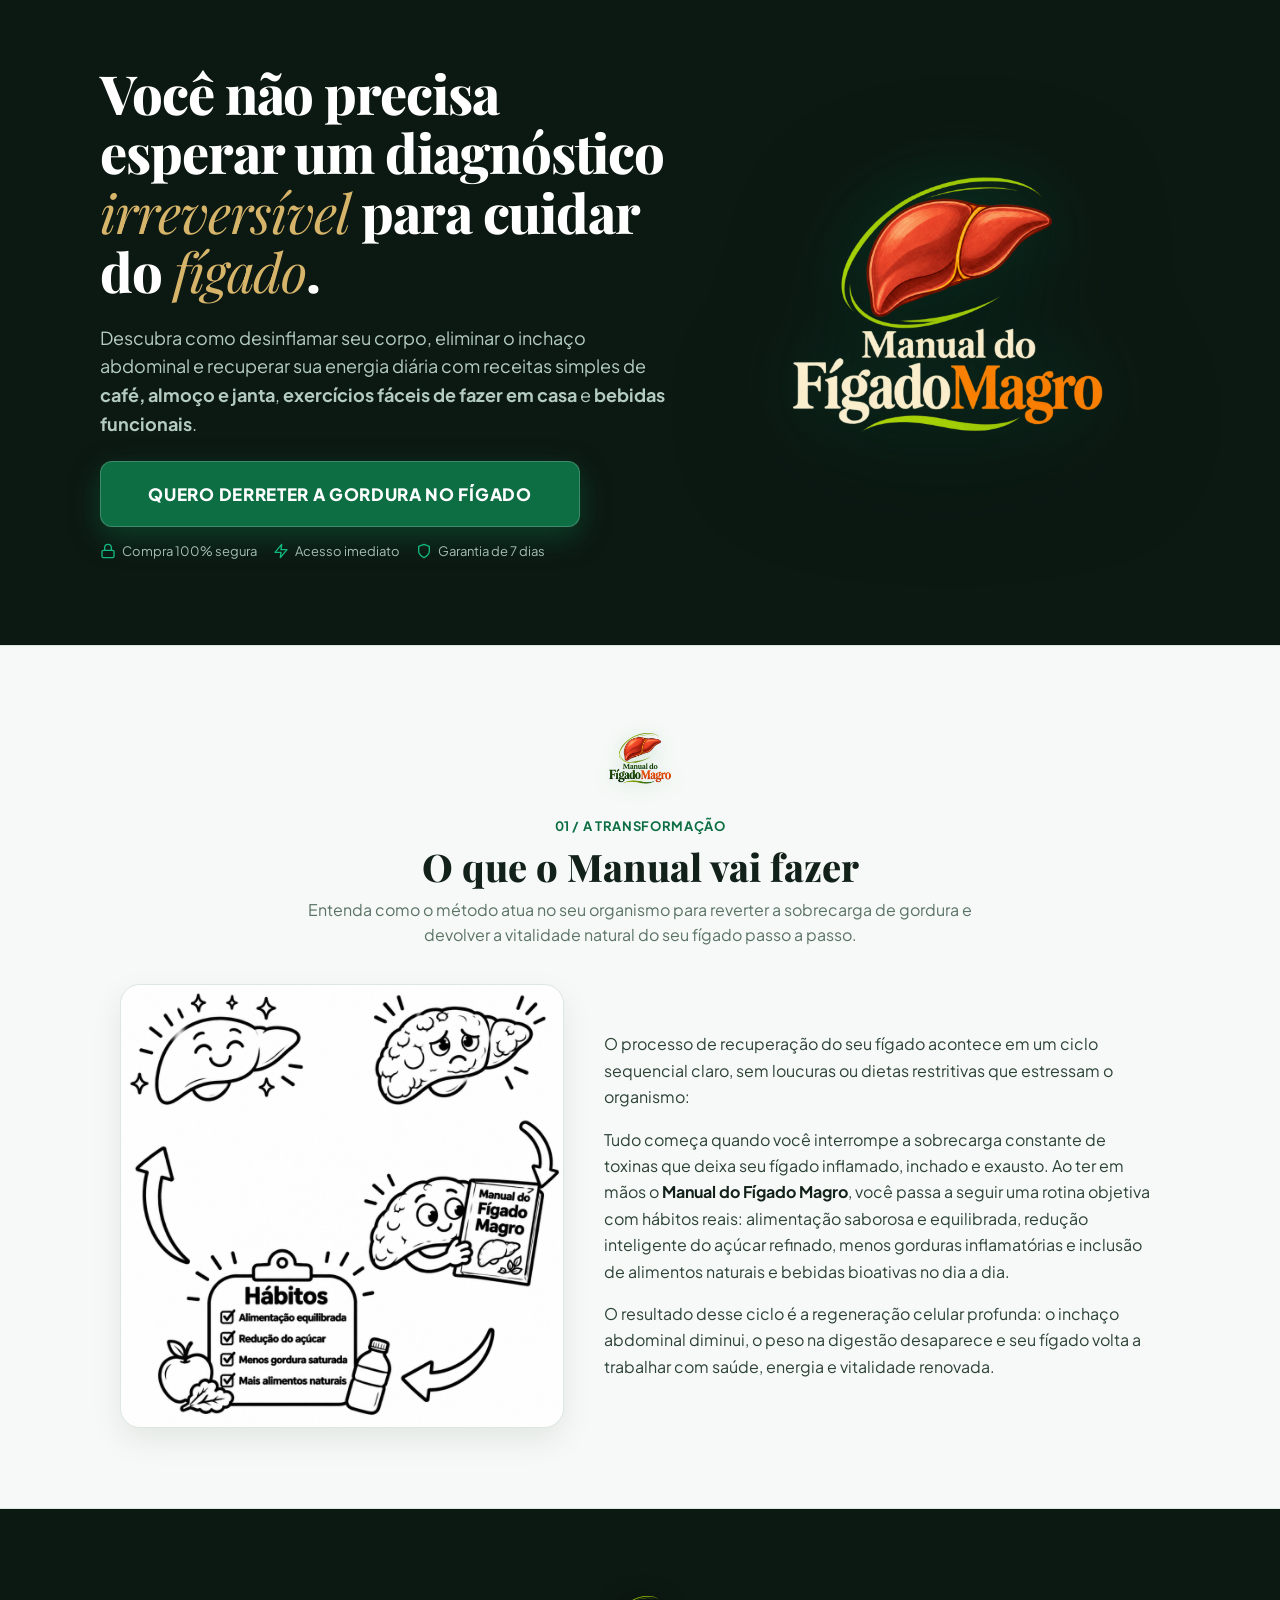
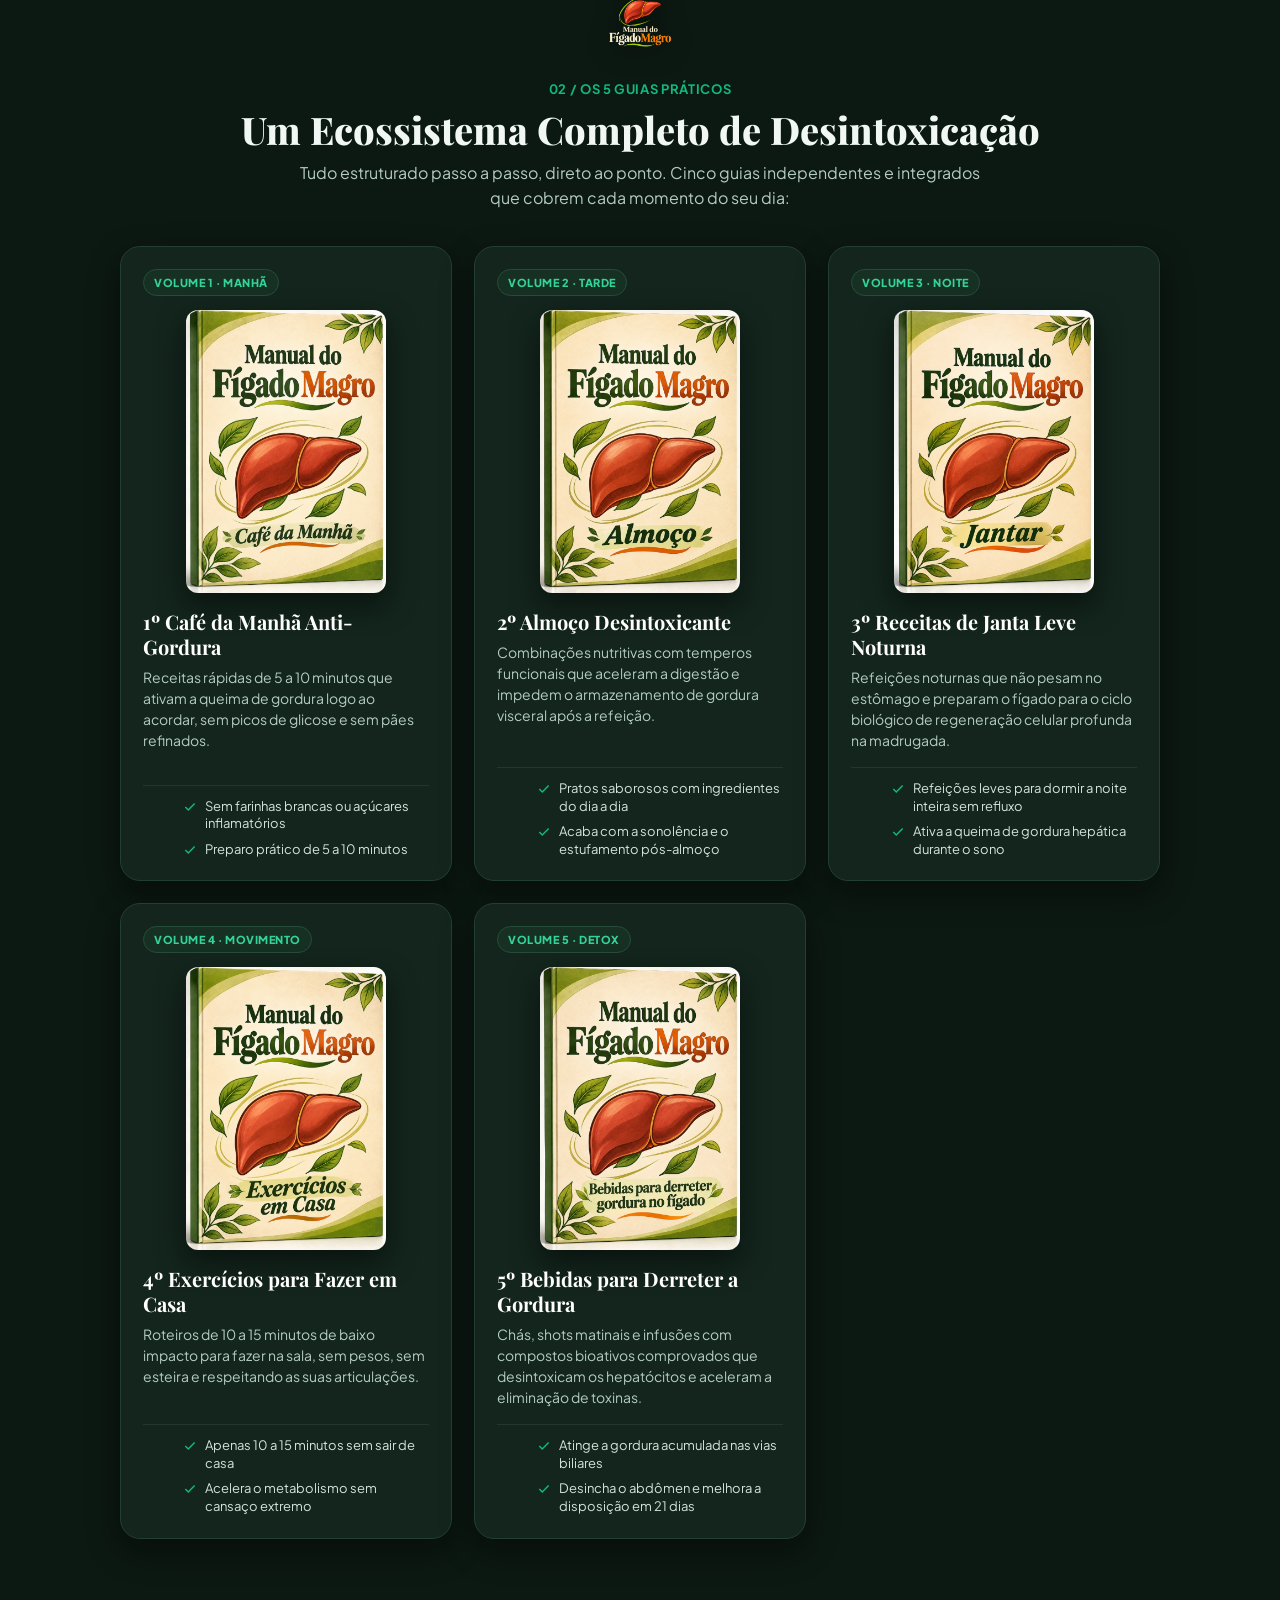
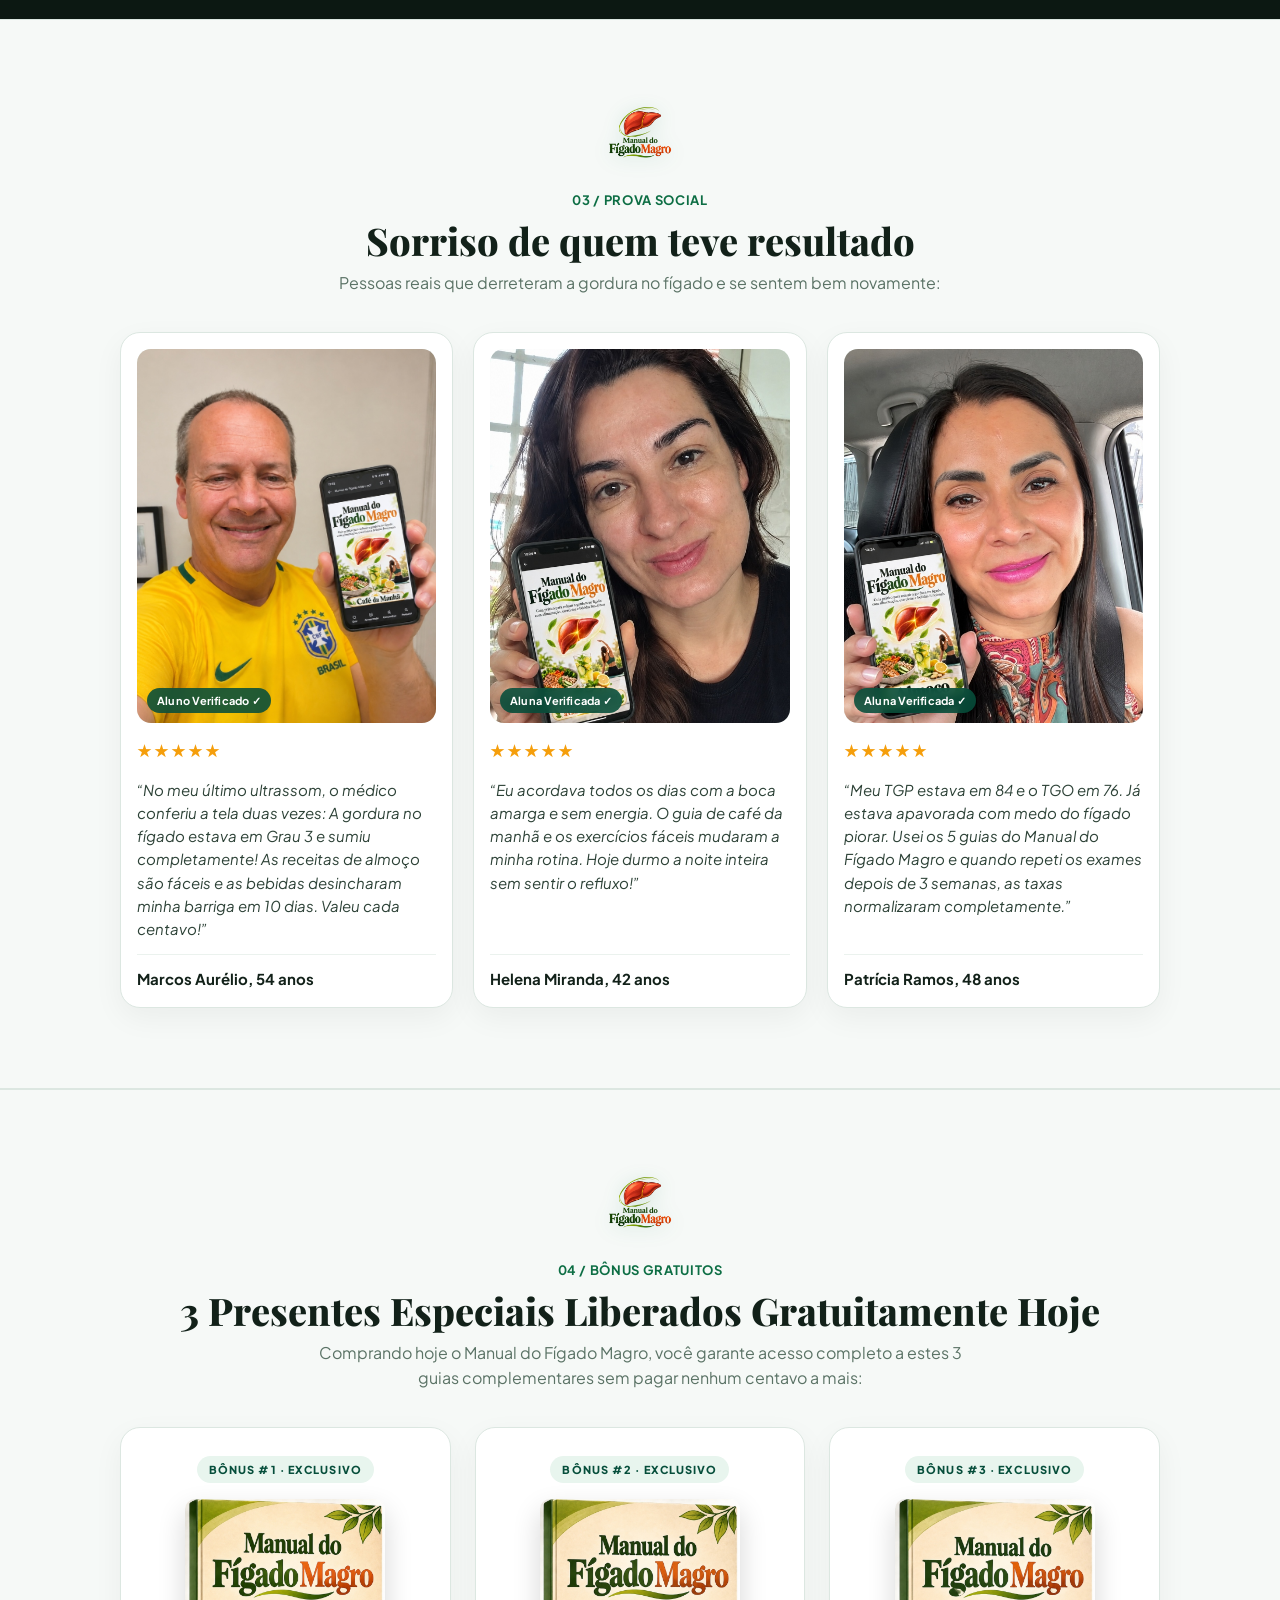
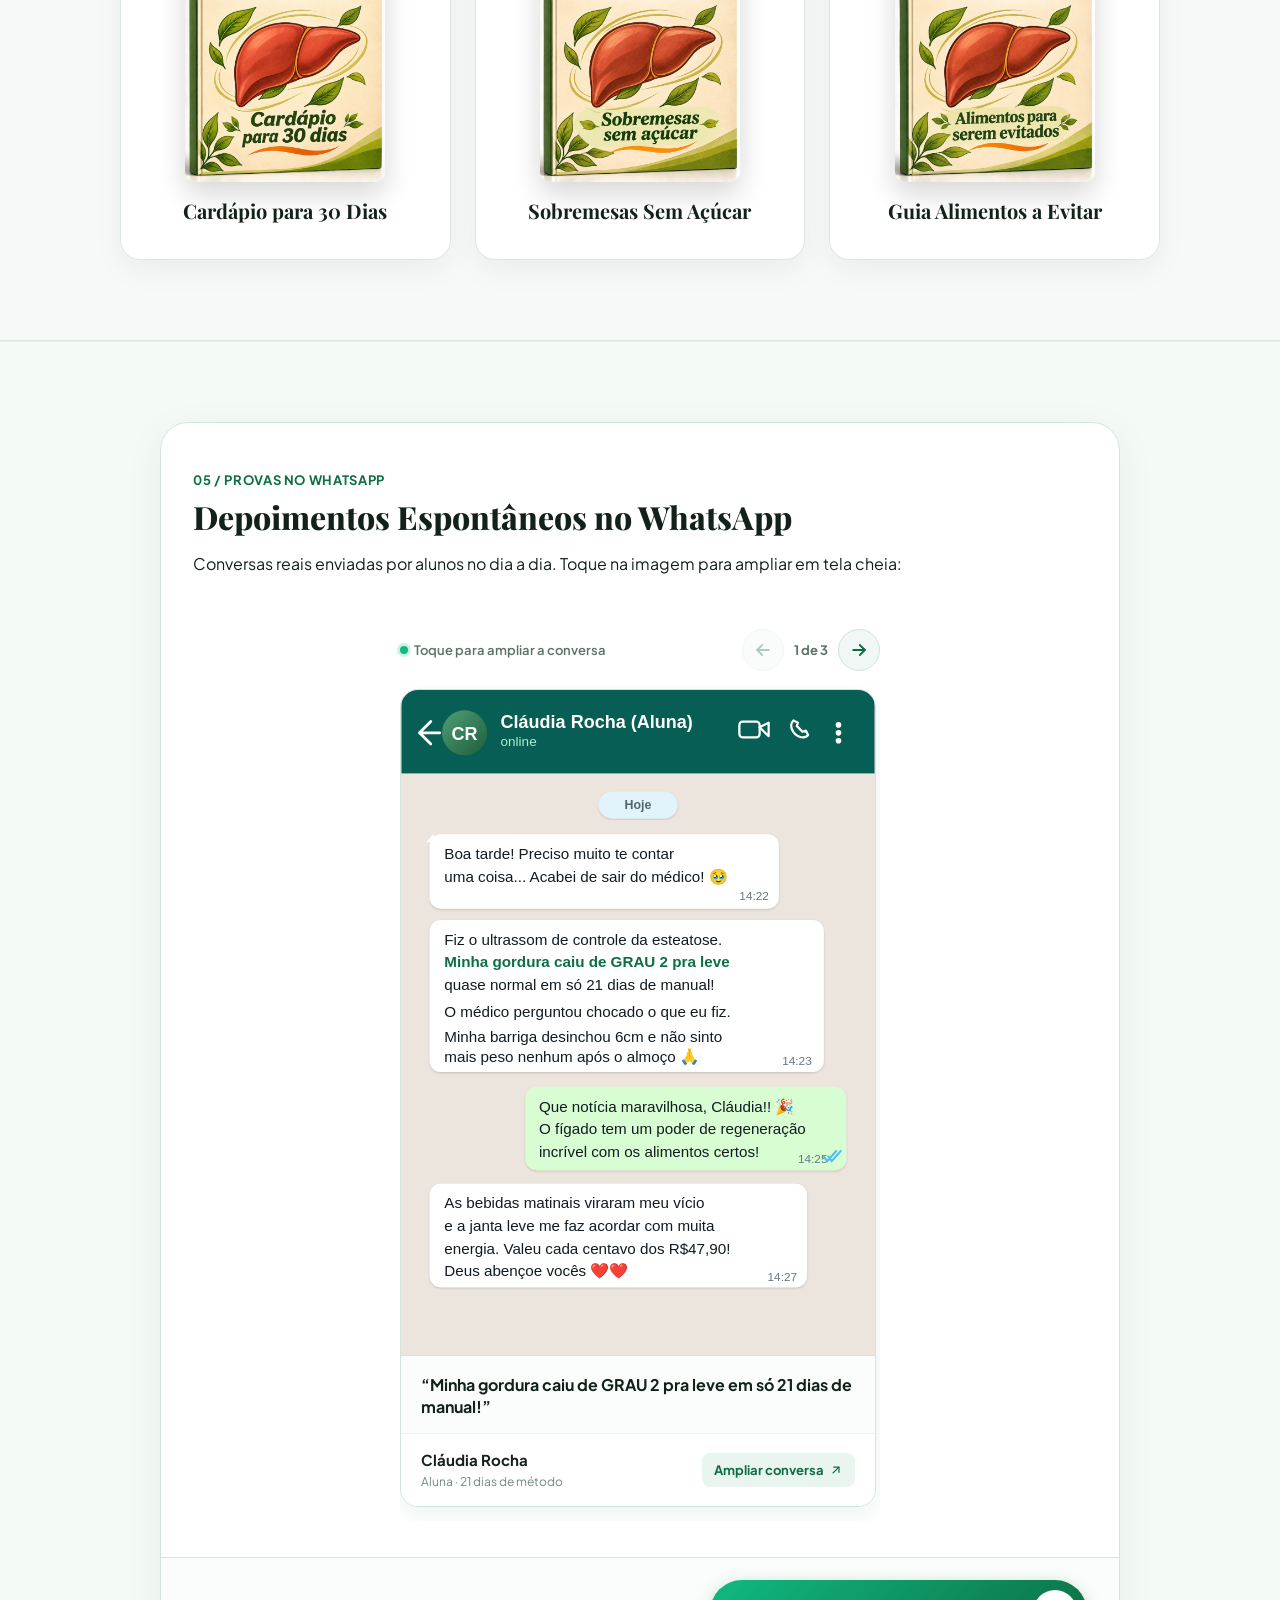
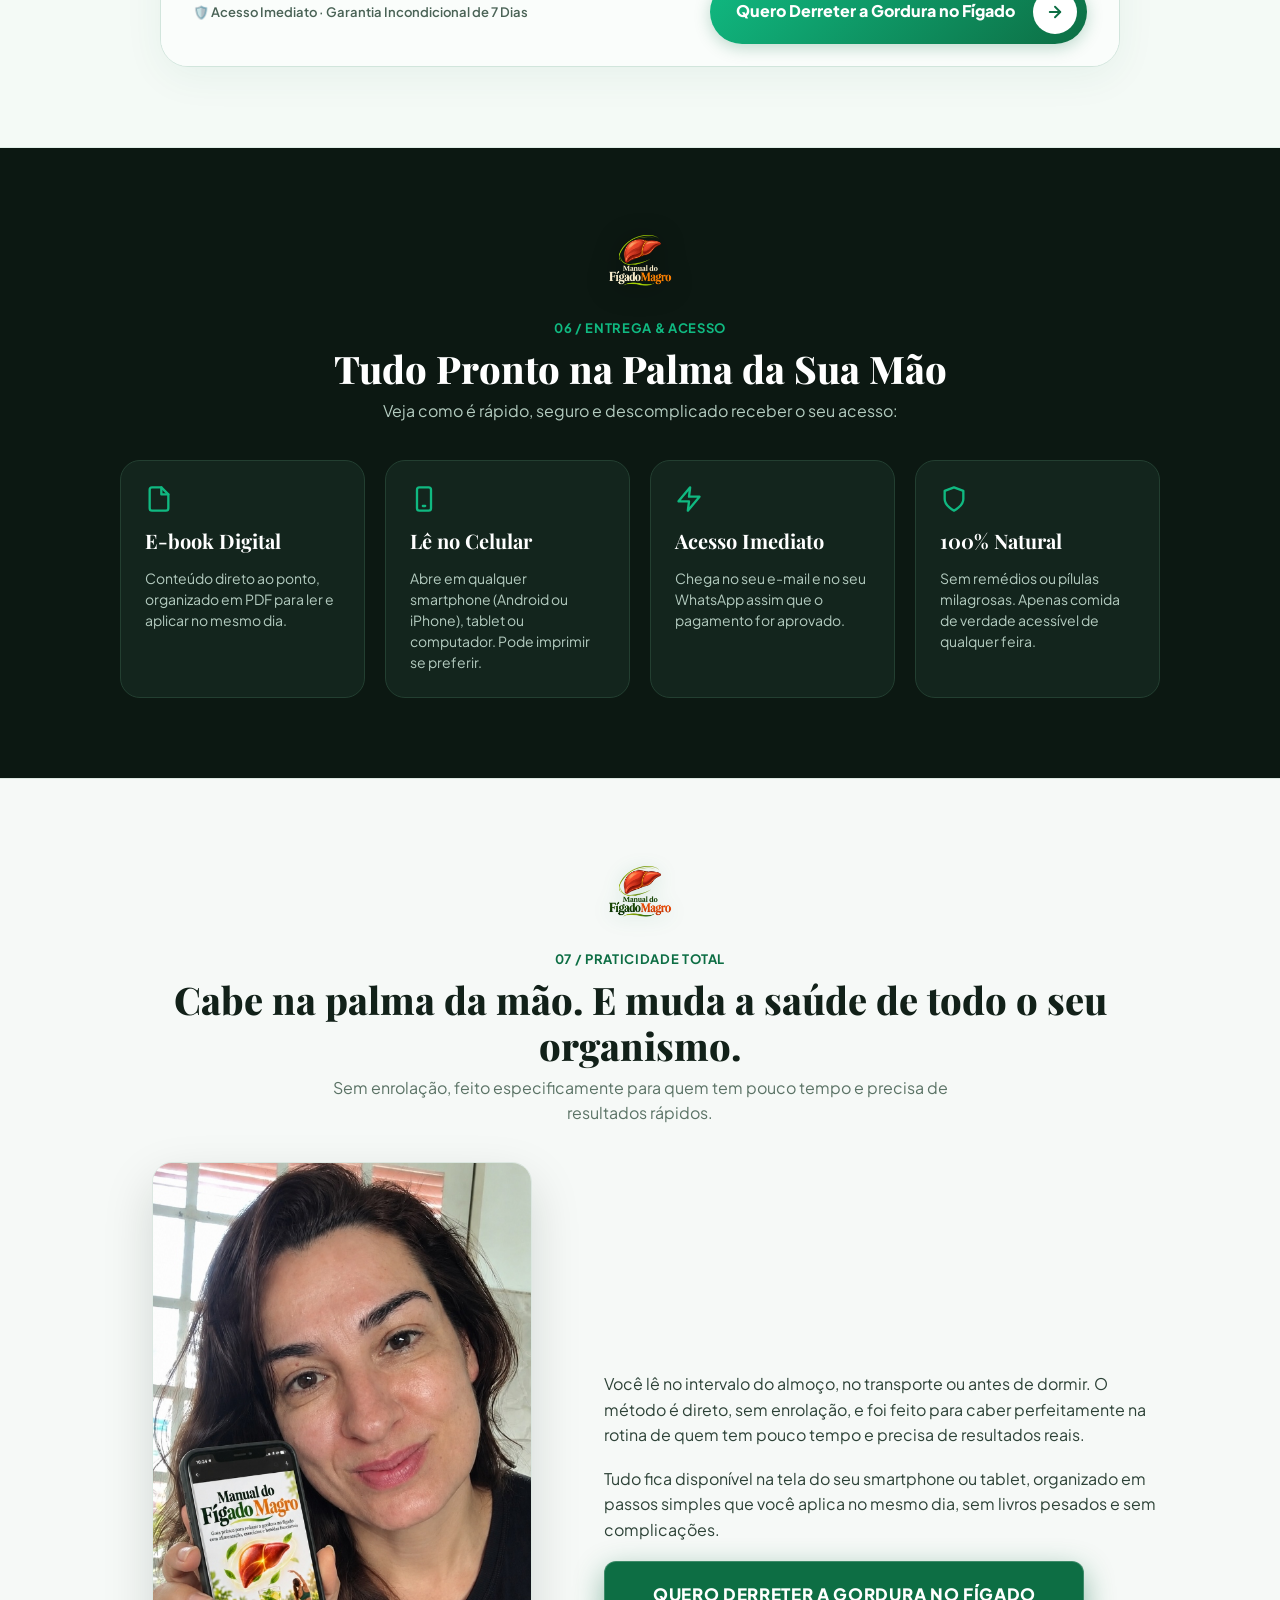
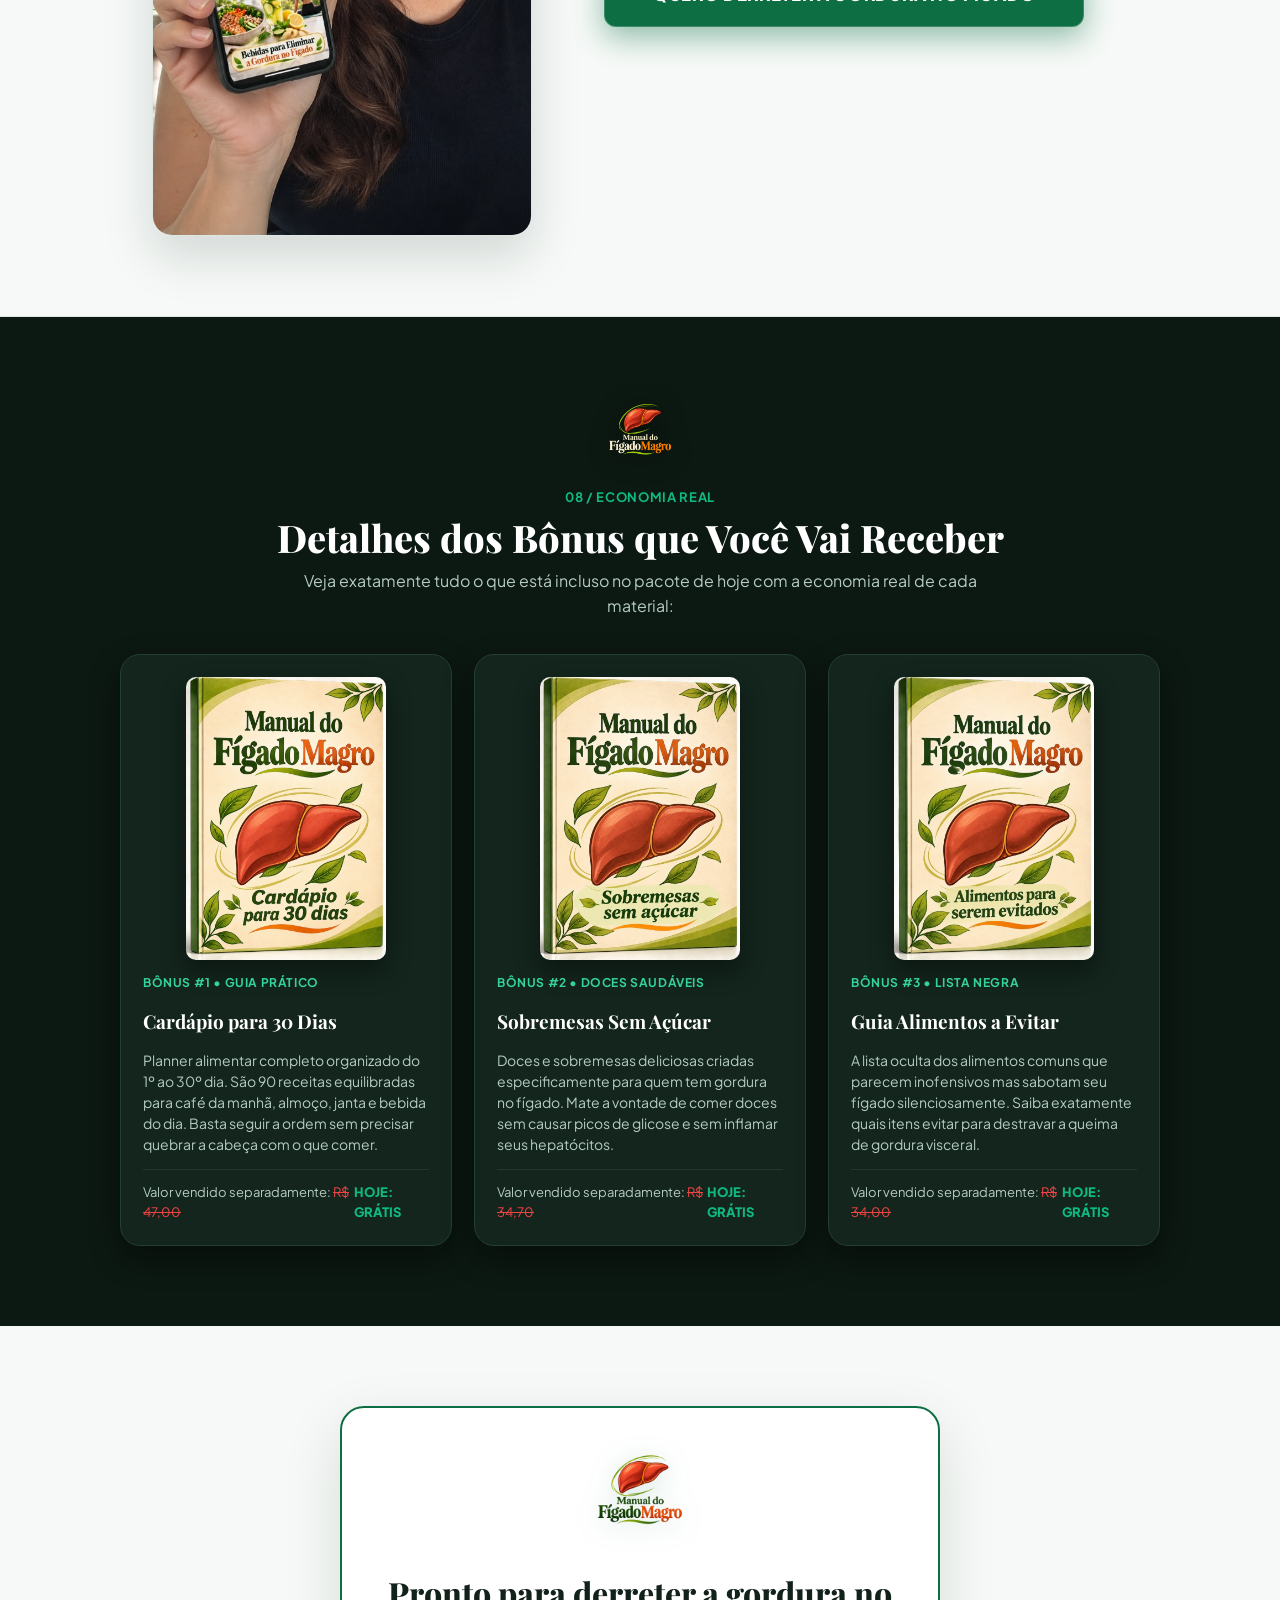
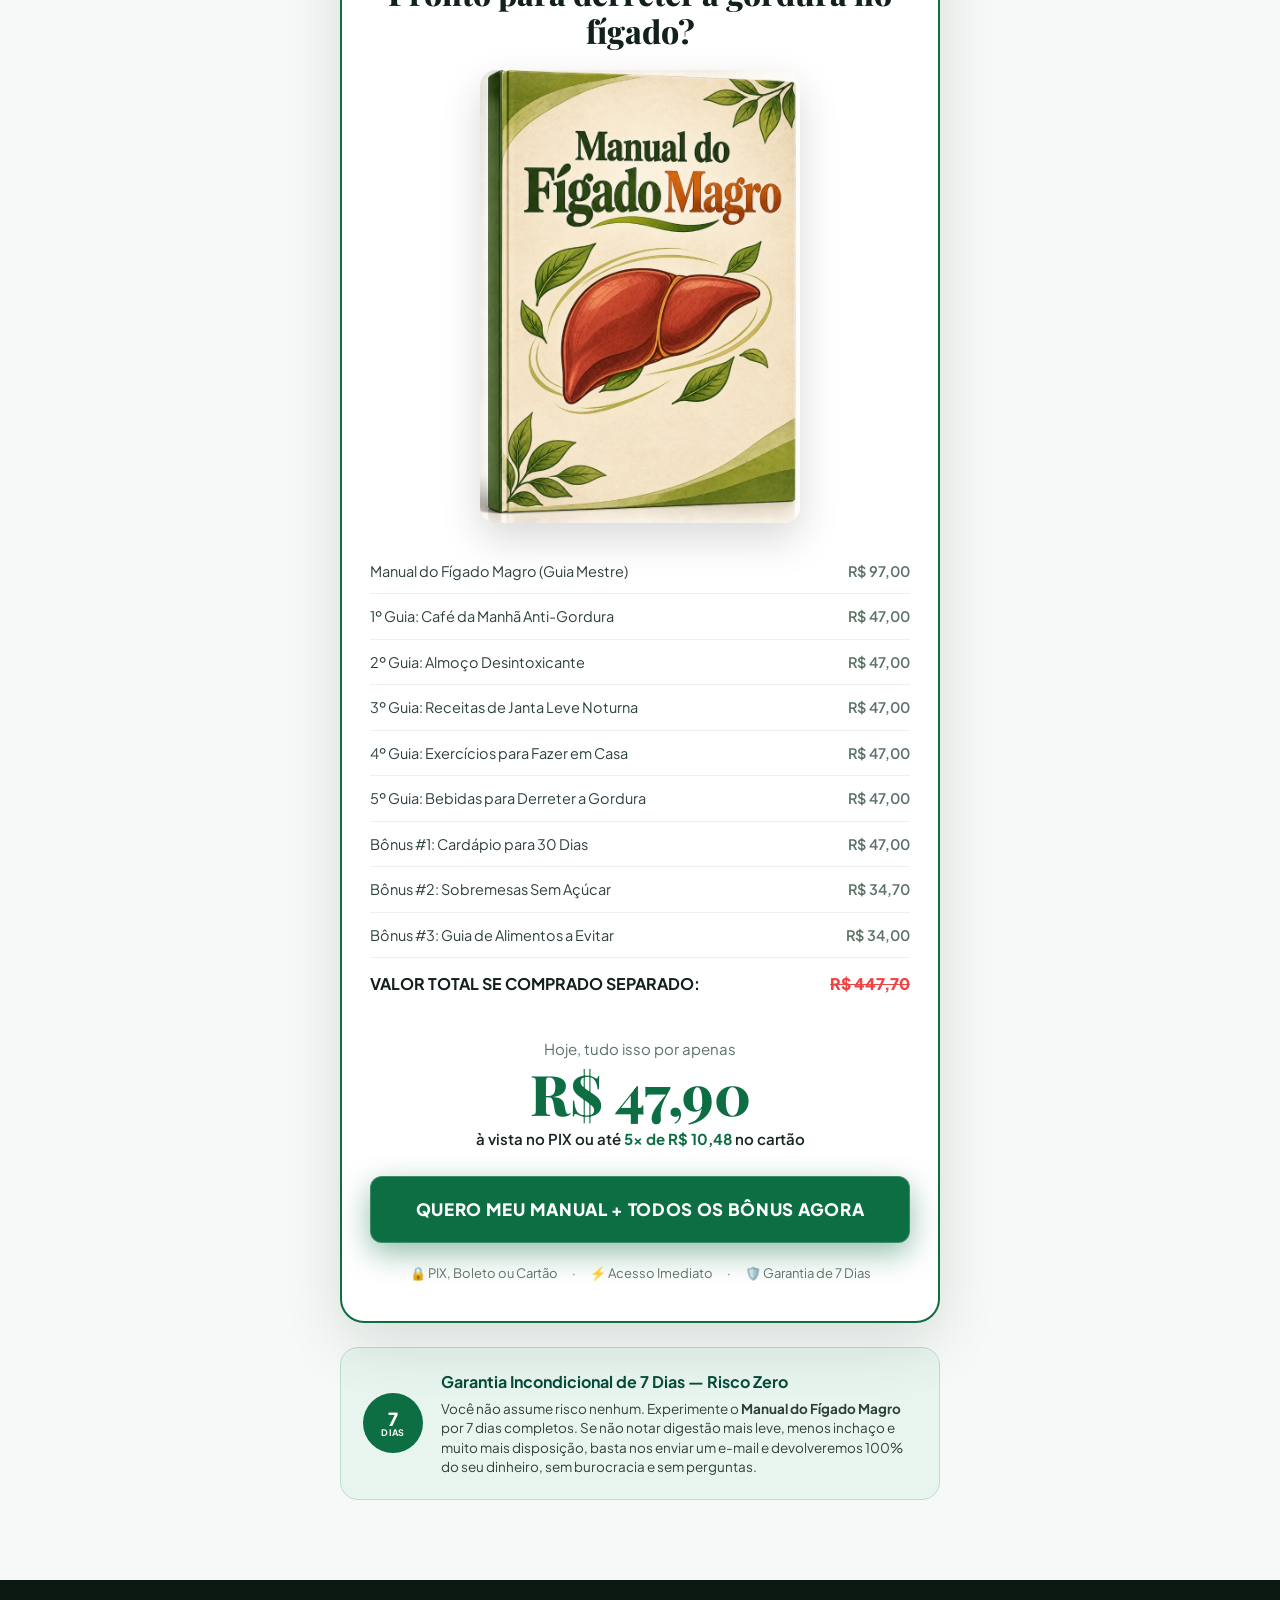
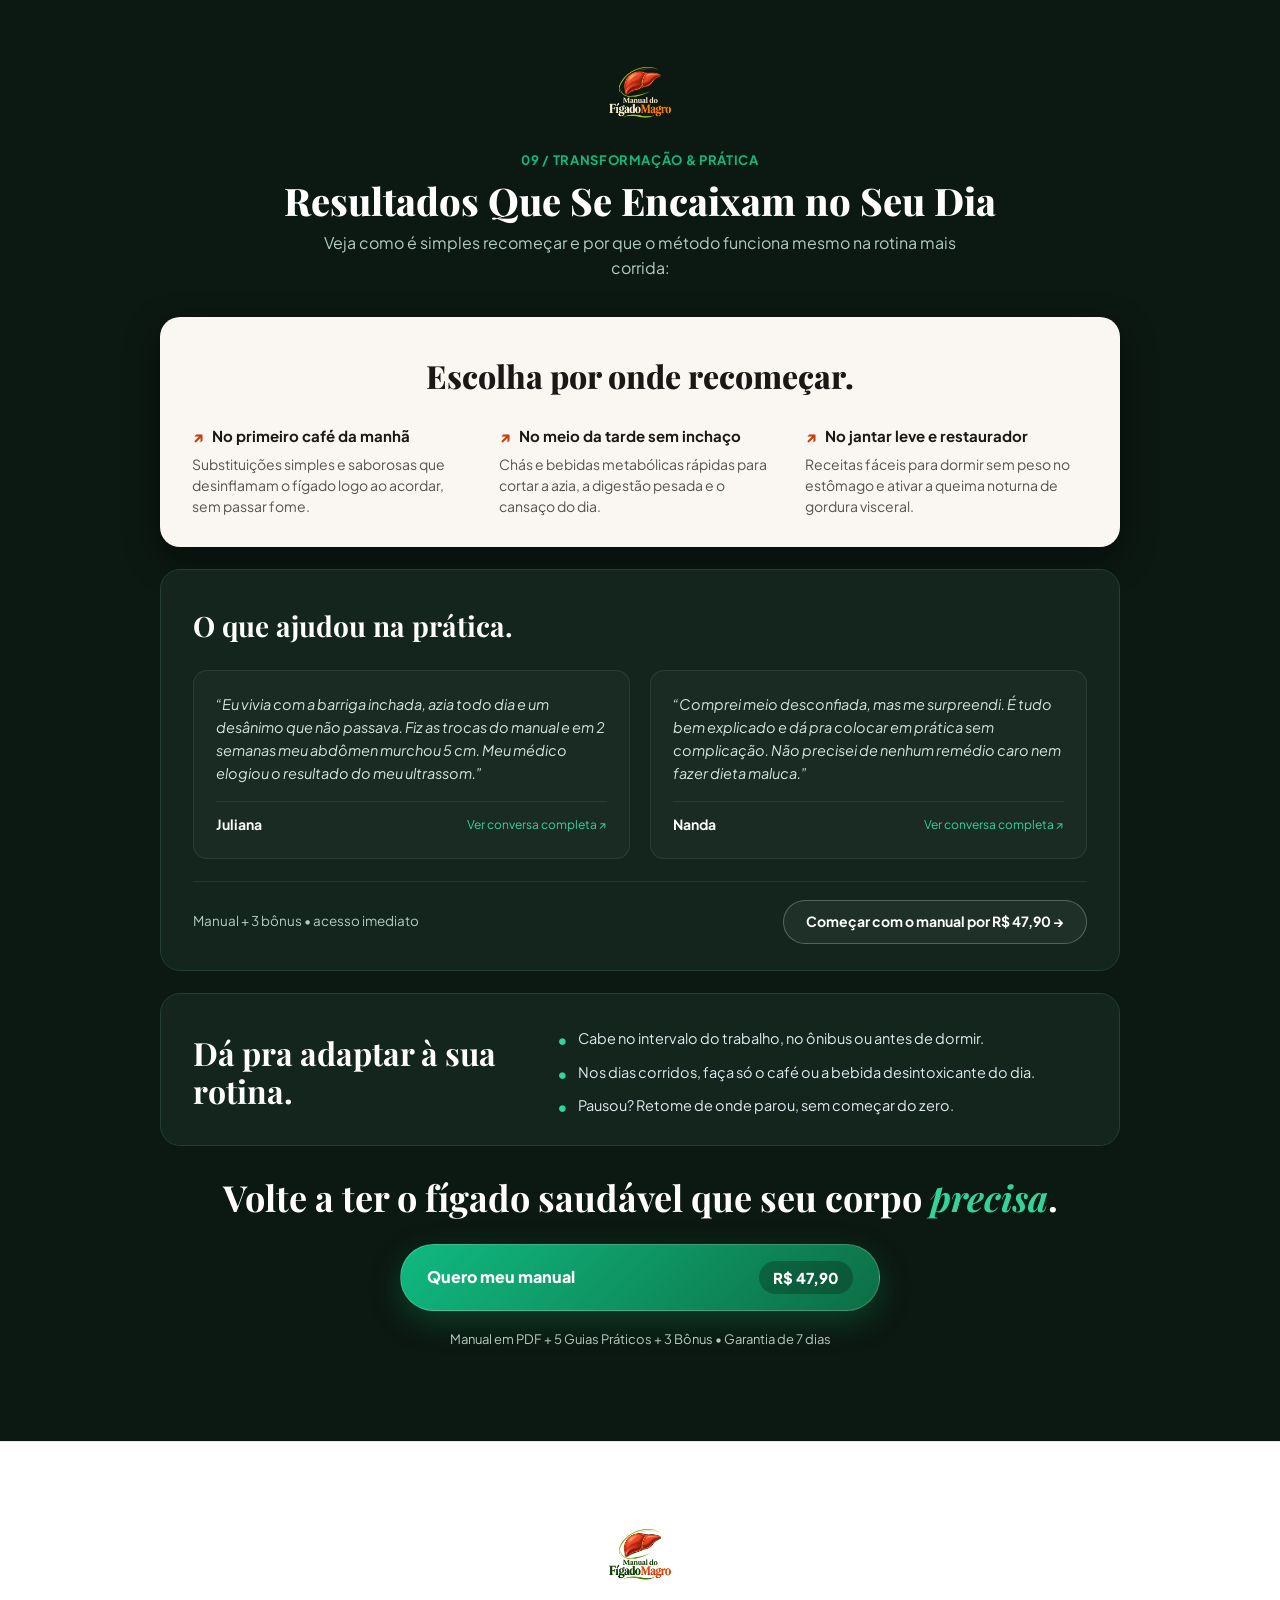
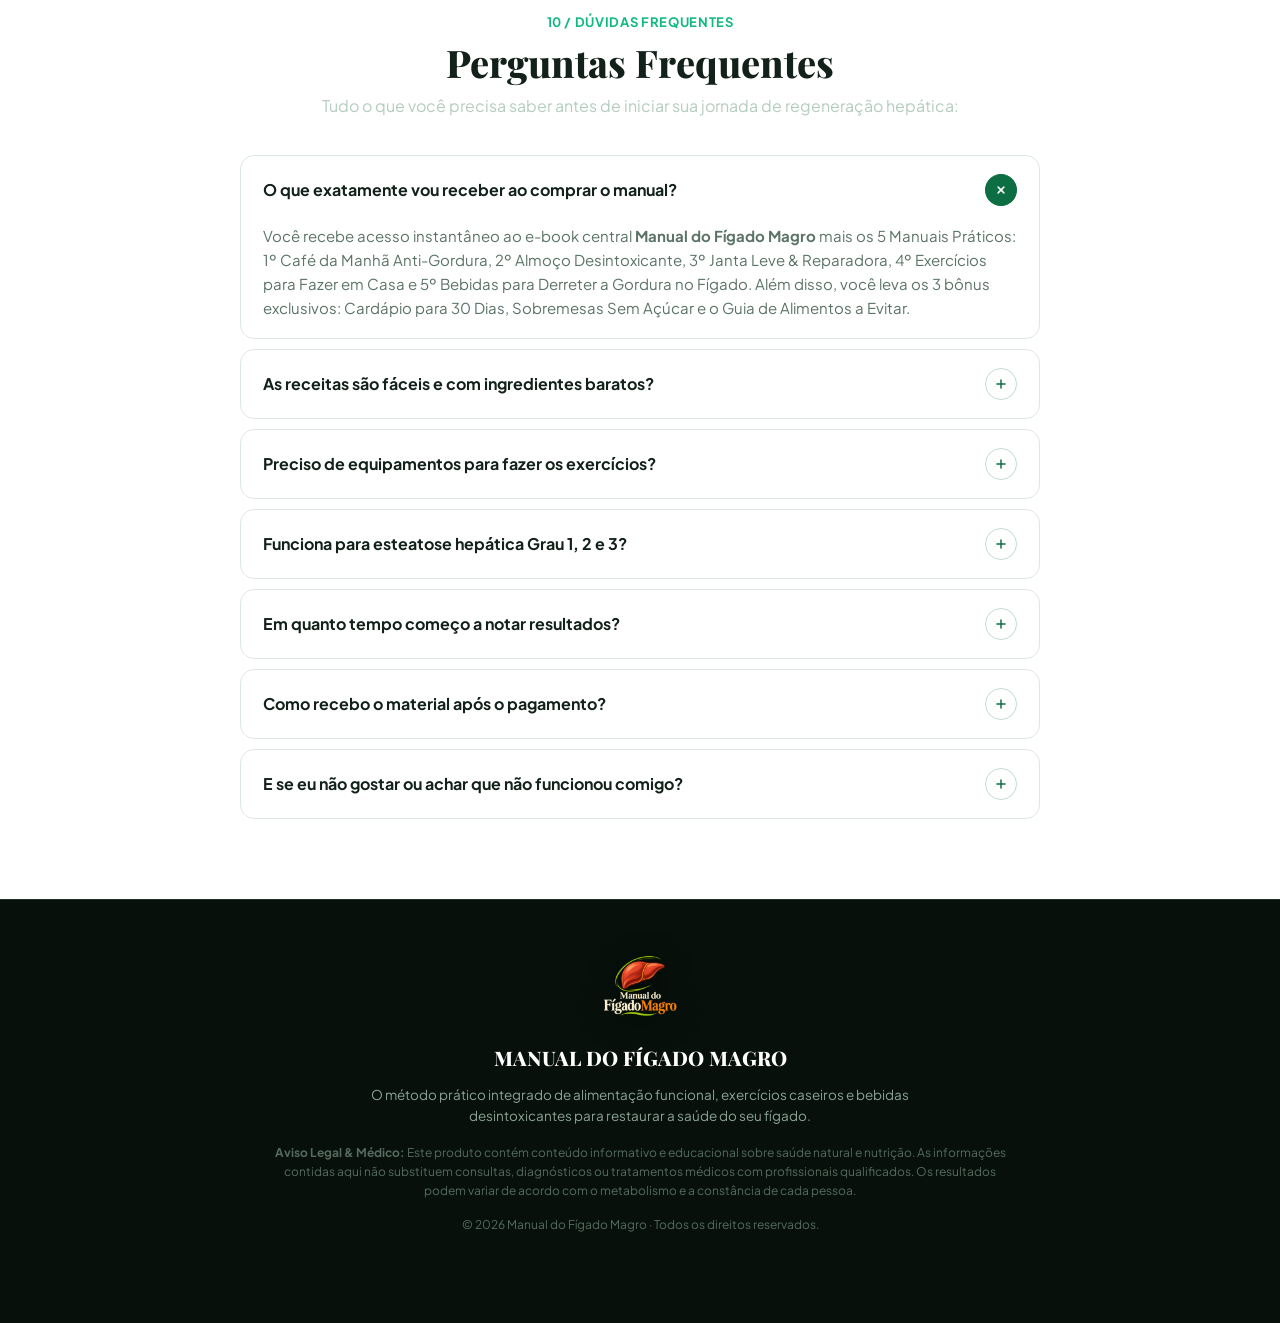
==== index.html @ 261cdf50 "Add files via upload" ====
<!DOCTYPE html>
<html lang="pt-BR">

<head>
  <meta charset="UTF-8">
  <meta name="viewport" content="width=device-width, initial-scale=1.0, maximum-scale=5.0, viewport-fit=cover">
  <meta name="theme-color" content="#0C1812">
  <meta name="apple-mobile-web-app-capable" content="yes">
  <meta name="apple-mobile-web-app-status-bar-style" content="black-translucent">
  <meta name="description"
    content="Manual do Fígado Magro: O guia prático para reduzir a gordura no fígado com alimentação saudável (café da manhã, almoço, janta), exercícios fáceis para fazer em casa e bebidas funcionais.">
  <title>Manual do Fígado Magro — O Guia Oficial para Reduzir a Gordura no Fígado</title>

  <!-- Google Fonts: Playfair Display (Títulos Suaves & Elegantes) + Plus Jakarta Sans & Nunito (Textos Arredondados & Suaves) -->
  <link rel="preconnect" href="https://fonts.googleapis.com">
  <link rel="preconnect" href="https://fonts.gstatic.com" crossorigin>
  <link
    href="https://fonts.googleapis.com/css2?family=Playfair+Display:ital,wght@0,500;0,600;0,700;0,800;1,500;1,600;1,700&family=Plus+Jakarta+Sans:ital,wght@0,400;0,500;0,600;0,700;0,800;1,400;1,600&family=Nunito:ital,wght@0,400;0,600;0,700;1,400&display=swap"
    rel="stylesheet">

  <link rel="stylesheet" href="style.css">
</head>

<body>

  <!-- ==========================================================================
       MÓDULO 1: HERO SECTION (DARK FOREST)
       ========================================================================== -->
  <header class="hero-section" id="inicio">
    <div class="hero-grid">
      <div class="hero-content">
        <h1 class="hero-title">
          Você não precisa esperar um diagnóstico <em>irreversível</em> para cuidar do <em>fígado</em>.
        </h1>

        <p class="hero-sub">
          Descubra como desinflamar seu corpo, eliminar o inchaço abdominal e recuperar sua energia diária com receitas
          simples de <strong>café, almoço e janta</strong>, <strong>exercícios fáceis de fazer em casa</strong> e
          <strong>bebidas funcionais</strong>.
        </p>

        <div class="hero-actions">
          <a href="#oferta" class="btn-cta">Quero derreter a gordura no fígado</a>
          <div class="hero-security">
            <span class="hero-sec-item">
              <svg width="16" height="16" viewBox="0 0 24 24" fill="none" stroke="#10B981" stroke-width="2"
                stroke-linecap="round" stroke-linejoin="round" aria-hidden="true">
                <rect x="3" y="11" width="18" height="11" rx="2" ry="2"></rect>
                <path d="M7 11V7a5 5 0 0 1 10 0v4"></path>
              </svg>
              Compra 100% segura
            </span>
            <span class="hero-sec-item">
              <svg width="16" height="16" viewBox="0 0 24 24" fill="none" stroke="#10B981" stroke-width="2"
                stroke-linecap="round" stroke-linejoin="round" aria-hidden="true">
                <path d="M13 2 3 14h9l-1 8 10-12h-9l1-8z"></path>
              </svg>
              Acesso imediato
            </span>
            <span class="hero-sec-item">
              <svg width="16" height="16" viewBox="0 0 24 24" fill="none" stroke="#10B981" stroke-width="2"
                stroke-linecap="round" stroke-linejoin="round" aria-hidden="true">
                <path d="M12 22s8-4 8-10V5l-8-3-8 3v7c0 6 8 10 8 10z"></path>
              </svg>
              Garantia de 7 dias
            </span>
          </div>
        </div>
      </div>

      <div class="hero-mockup-wrap">
        <img src="images/hero-topo.png" alt="Manual do Fígado Magro - Guia Completo" class="hero-mockup" fetchpriority="high">
      </div>
    </div>
  </header>

  <main>
    <!-- ========================================================================
         MÓDULO 2: O QUE O MANUAL VAI FAZER (LIGHT CREAM)
         ======================================================================== -->
    <section class="sec-light" id="protocolo" aria-labelledby="h-protocolo">
      <div class="container">
        <div class="sec-head">
          <img src="images/mockup-verde-escuro.png" alt="Selo Oficial Manual do Fígado Magro" class="sec-brand-seal" loading="lazy">
          <span class="eyebrow">01 / A Transformação</span>
          <h2 class="sec-title" id="h-protocolo">O que o Manual vai fazer</h2>
          <p class="sec-sub">Entenda como o método atua no seu organismo para reverter a sobrecarga de gordura e devolver a vitalidade natural do seu fígado passo a passo.</p>
        </div>

        <div class="protocol-grid">
          <div class="protocol-img-card">
            <img src="images/ciclo-transformacao.jpg" alt="Ciclo de transformação: do fígado inflamado à restauração completa com o Manual" class="protocol-img" loading="lazy">
          </div>

          <div class="protocol-body">
            <p>
              O processo de recuperação do seu fígado acontece em um ciclo sequencial claro, sem loucuras ou dietas restritivas que estressam o organismo:
            </p>
            <p>
              Tudo começa quando você interrompe a sobrecarga constante de toxinas que deixa seu fígado inflamado, inchado e exausto. Ao ter em mãos o <strong>Manual do Fígado Magro</strong>, você passa a seguir uma rotina objetiva com hábitos reais: alimentação saborosa e equilibrada, redução inteligente do açúcar refinado, menos gorduras inflamatórias e inclusão de alimentos naturais e bebidas bioativas no dia a dia.
            </p>
            <p>
              O resultado desse ciclo é a regeneração celular profunda: o inchaço abdominal diminui, o peso na digestão desaparece e seu fígado volta a trabalhar com saúde, energia e vitalidade renovada.
            </p>
          </div>
        </div>
      </div>
    </section>

    <!-- ========================================================================
         MÓDULO 3: OS 5 GUIAS PRÁTICOS (DARK FOREST)
         ======================================================================== -->
    <section class="sec-dark" id="volumes" aria-labelledby="h-volumes">
      <div class="container">
        <div class="sec-head">
          <img src="images/mockup-letras-claras.png" alt="Manual do Fígado Magro" class="sec-brand-seal" loading="lazy">
          <span class="eyebrow">02 / Os 5 Guias Práticos</span>
          <h2 class="sec-title" id="h-volumes">Um Ecossistema Completo de Desintoxicação</h2>
          <p class="sec-sub">Tudo estruturado passo a passo, direto ao ponto. Cinco guias independentes e integrados que cobrem cada momento do seu dia:</p>
        </div>

        <div class="guides-grid">
          <!-- 1: Café da Manhã -->
          <div class="guide-card">
            <span class="guide-badge">Volume 1 · Manhã</span>
            <div class="guide-img-wrap">
              <img src="images/cafe-da-manha.jpg" alt="1º Café da Manhã" class="guide-cover" loading="lazy">
            </div>
            <h3 class="guide-card-title">1º Café da Manhã Anti-Gordura</h3>
            <p class="guide-card-desc">Receitas rápidas de 5 a 10 minutos que ativam a queima de gordura logo ao acordar, sem picos de glicose e sem pães refinados.</p>
            <ul class="guide-highlights">
              <li>
                <svg width="14" height="14" viewBox="0 0 24 24" fill="none" stroke="currentColor" stroke-width="2.5" aria-hidden="true"><polyline points="20 6 9 17 4 12" /></svg>
                Sem farinhas brancas ou açúcares inflamatórios
              </li>
              <li>
                <svg width="14" height="14" viewBox="0 0 24 24" fill="none" stroke="currentColor" stroke-width="2.5" aria-hidden="true"><polyline points="20 6 9 17 4 12" /></svg>
                Preparo prático de 5 a 10 minutos
              </li>
            </ul>
          </div>

          <!-- 2: Almoço -->
          <div class="guide-card">
            <span class="guide-badge">Volume 2 · Tarde</span>
            <div class="guide-img-wrap">
              <img src="images/almoco.jpg" alt="2º Almoço" class="guide-cover" loading="lazy">
            </div>
            <h3 class="guide-card-title">2º Almoço Desintoxicante</h3>
            <p class="guide-card-desc">Combinações nutritivas com temperos funcionais que aceleram a digestão e impedem o armazenamento de gordura visceral após a refeição.</p>
            <ul class="guide-highlights">
              <li>
                <svg width="14" height="14" viewBox="0 0 24 24" fill="none" stroke="currentColor" stroke-width="2.5" aria-hidden="true"><polyline points="20 6 9 17 4 12" /></svg>
                Pratos saborosos com ingredientes do dia a dia
              </li>
              <li>
                <svg width="14" height="14" viewBox="0 0 24 24" fill="none" stroke="currentColor" stroke-width="2.5" aria-hidden="true"><polyline points="20 6 9 17 4 12" /></svg>
                Acaba com a sonolência e o estufamento pós-almoço
              </li>
            </ul>
          </div>

          <!-- 3: Janta -->
          <div class="guide-card">
            <span class="guide-badge">Volume 3 · Noite</span>
            <div class="guide-img-wrap">
              <img src="images/janta.jpg" alt="3º Receitas de Janta" class="guide-cover" loading="lazy">
            </div>
            <h3 class="guide-card-title">3º Receitas de Janta Leve Noturna</h3>
            <p class="guide-card-desc">Refeições noturnas que não pesam no estômago e preparam o fígado para o ciclo biológico de regeneração celular profunda na madrugada.</p>
            <ul class="guide-highlights">
              <li>
                <svg width="14" height="14" viewBox="0 0 24 24" fill="none" stroke="currentColor" stroke-width="2.5" aria-hidden="true"><polyline points="20 6 9 17 4 12" /></svg>
                Refeições leves para dormir a noite inteira sem refluxo
              </li>
              <li>
                <svg width="14" height="14" viewBox="0 0 24 24" fill="none" stroke="currentColor" stroke-width="2.5" aria-hidden="true"><polyline points="20 6 9 17 4 12" /></svg>
                Ativa a queima de gordura hepática durante o sono
              </li>
            </ul>
          </div>

          <!-- 4: Exercícios -->
          <div class="guide-card">
            <span class="guide-badge">Volume 4 · Movimento</span>
            <div class="guide-img-wrap">
              <img src="images/exercicios.jpg" alt="4º Exercícios para Fazer em Casa" class="guide-cover" loading="lazy">
            </div>
            <h3 class="guide-card-title">4º Exercícios para Fazer em Casa</h3>
            <p class="guide-card-desc">Roteiros de 10 a 15 minutos de baixo impacto para fazer na sala, sem pesos, sem esteira e respeitando as suas articulações.</p>
            <ul class="guide-highlights">
              <li>
                <svg width="14" height="14" viewBox="0 0 24 24" fill="none" stroke="currentColor" stroke-width="2.5" aria-hidden="true"><polyline points="20 6 9 17 4 12" /></svg>
                Apenas 10 a 15 minutos sem sair de casa
              </li>
              <li>
                <svg width="14" height="14" viewBox="0 0 24 24" fill="none" stroke="currentColor" stroke-width="2.5" aria-hidden="true"><polyline points="20 6 9 17 4 12" /></svg>
                Acelera o metabolismo sem cansaço extremo
              </li>
            </ul>
          </div>

          <!-- 5: Bebidas -->
          <div class="guide-card">
            <span class="guide-badge">Volume 5 · Detox</span>
            <div class="guide-img-wrap">
              <img src="images/bebidas.jpg" alt="5º Bebidas para Derreter a Gordura no Fígado" class="guide-cover" loading="lazy">
            </div>
            <h3 class="guide-card-title">5º Bebidas para Derreter a Gordura</h3>
            <p class="guide-card-desc">Chás, shots matinais e infusões com compostos bioativos comprovados que desintoxicam os hepatócitos e aceleram a eliminação de toxinas.</p>
            <ul class="guide-highlights">
              <li>
                <svg width="14" height="14" viewBox="0 0 24 24" fill="none" stroke="currentColor" stroke-width="2.5" aria-hidden="true"><polyline points="20 6 9 17 4 12" /></svg>
                Atinge a gordura acumulada nas vias biliares
              </li>
              <li>
                <svg width="14" height="14" viewBox="0 0 24 24" fill="none" stroke="currentColor" stroke-width="2.5" aria-hidden="true"><polyline points="20 6 9 17 4 12" /></svg>
                Desincha o abdômen e melhora a disposição em 21 dias
              </li>
            </ul>
          </div>
          </div>
        </div>
      </div>
    </section>

    <!-- ========================================================================
         MÓDULO 4: RESULTADOS REAIS & PROVA SOCIAL (LIGHT CREAM)
         ======================================================================== -->
    <section class="sec-light" id="depoimentos" aria-labelledby="h-depoimentos">
      <div class="container">
        <div class="sec-head">
          <img src="images/mockup-verde-escuro.png" alt="Selo Oficial Manual do Fígado Magro" class="sec-brand-seal" loading="lazy">
          <span class="eyebrow">03 / Prova Social</span>
          <h2 class="sec-title" id="h-depoimentos">Sorriso de quem teve resultado</h2>
          <p class="sec-sub">Pessoas reais que derreteram a gordura no fígado e se sentem bem novamente:</p>
        </div>

        <div class="results-grid">
          <!-- Depoimento 1: Marcos -->
          <div class="result-card">
            <div class="result-photo-wrap">
              <img src="images/depoimento-foto-1.jpg" alt="Marcos Aurélio com o Manual do Fígado Magro" class="result-photo" loading="lazy">
              <span class="result-photo-badge">Aluno Verificado ✓</span>
            </div>
            <div class="result-stars">★★★★★</div>
            <p class="result-text">
              “No meu último ultrassom, o médico conferiu a tela duas vezes: A gordura no fígado estava em Grau 3 e
              sumiu completamente! As receitas de almoço são fáceis e as bebidas desincharam minha barriga em 10 dias.
              Valeu cada centavo!”
            </p>
            <div class="result-author">
              <div class="result-info">
                <h5>Marcos Aurélio, 54 anos</h5>
              </div>
            </div>
          </div>

          <!-- Depoimento 2: Helena -->
          <div class="result-card">
            <div class="result-photo-wrap">
              <img src="images/depoimento-foto-2.jpg" alt="Helena Miranda com o Manual do Fígado Magro" class="result-photo" loading="lazy">
              <span class="result-photo-badge">Aluna Verificada ✓</span>
            </div>
            <div class="result-stars">★★★★★</div>
            <p class="result-text">
              “Eu acordava todos os dias com a boca amarga e sem energia. O guia de café da manhã e os exercícios fáceis
              mudaram a minha rotina. Hoje durmo a noite inteira sem sentir o refluxo!”
            </p>
            <div class="result-author">
              <div class="result-info">
                <h5>Helena Miranda, 42 anos</h5>
              </div>
            </div>
          </div>

          <!-- Depoimento 3: Patrícia -->
          <div class="result-card">
            <div class="result-photo-wrap">
              <img src="images/depoimento-foto-3.jpg" alt="Patrícia Ramos com o Manual do Fígado Magro" class="result-photo" loading="lazy">
              <span class="result-photo-badge">Aluna Verificada ✓</span>
            </div>
            <div class="result-stars">★★★★★</div>
            <p class="result-text">
              “Meu TGP estava em 84 e o TGO em 76. Já estava apavorada com medo do fígado piorar. Usei os 5 guias do Manual
              do Fígado Magro e quando repeti os exames depois de 3 semanas, as taxas normalizaram completamente.”
            </p>
            <div class="result-author">
              <div class="result-info">
                <h5>Patrícia Ramos, 48 anos</h5>
              </div>
            </div>
          </div>
        </div>
      </div>
    </section>

    <!-- ========================================================================
         MÓDULO 5: BÔNUS EXCLUSIVOS (LIGHT CREAM)
         ======================================================================== -->
    <section class="sec-light" id="bonus" aria-labelledby="h-bonus">
      <div class="container">
        <div class="sec-head">
          <img src="images/mockup-verde-escuro.png" alt="Selo Oficial Manual do Fígado Magro" class="sec-brand-seal" loading="lazy">
          <span class="eyebrow">04 / Bônus Gratuitos</span>
          <h2 class="sec-title" id="h-bonus">3 Presentes Especiais Liberados Gratuitamente Hoje</h2>
          <p class="sec-sub">Comprando hoje o Manual do Fígado Magro, você garante acesso completo a estes 3 guias complementares sem pagar nenhum centavo a mais:</p>
        </div>

        <div class="bonuses-grid">
          <!-- Bônus 1 -->
          <div class="bonus-card">
            <span class="bonus-badge">Bônus #1 · Exclusivo</span>
            <div class="bonus-img-wrap">
              <img src="images/bonus-cardapio-30dias.jpg" alt="1º Bônus: Cardápio para 30 Dias" class="bonus-img" loading="lazy">
            </div>
            <h4>Cardápio para 30 Dias</h4>
          </div>

          <!-- Bônus 2 -->
          <div class="bonus-card">
            <span class="bonus-badge">Bônus #2 · Exclusivo</span>
            <div class="bonus-img-wrap">
              <img src="images/bonus-sobremesas.jpg" alt="2º Bônus: Sobremesas Sem Açúcar" class="bonus-img" loading="lazy">
            </div>
            <h4>Sobremesas Sem Açúcar</h4>
          </div>

          <!-- Bônus 3 -->
          <div class="bonus-card">
            <span class="bonus-badge">Bônus #3 · Exclusivo</span>
            <div class="bonus-img-wrap">
              <img src="images/bonus-alimentos-evitar.jpg" alt="3º Bônus: Guia Alimentos a Evitar" class="bonus-img" loading="lazy">
            </div>
            <h4>Guia Alimentos a Evitar</h4>
          </div>
        </div>
      </div>
    </section>

    <!-- ========================================================================
         MÓDULO 6: PROVAS SOCIAIS NO WHATSAPP (LIGHT CREAM / CARROSSEL)
         ======================================================================== -->
    <section class="prints-section" id="whatsapp" aria-labelledby="h-whatsapp">
      <div class="s170">
        <div class="s171">
          <div>
            <span class="eyebrow" style="color:var(--primary); margin-bottom:8px; display:inline-block;">05 / Provas no WhatsApp</span>
            <h2 class="sec-title" id="h-whatsapp" style="color:var(--ink-dark); font-size: clamp(24px, 3.2vw, 32px);">Depoimentos Espontâneos no WhatsApp</h2>
            <p class="prints-sub">Conversas reais enviadas por alunos no dia a dia. Toque na imagem para ampliar em tela cheia:</p>
          </div>

          <div class="carousel car2" data-autoplay="4500" aria-roledescription="carrossel" aria-label="Depoimentos no WhatsApp">
            <div class="car-head">
              <span class="car-hint">Toque para ampliar a conversa</span>
              <div class="car-nav">
                <button type="button" class="car-btn car-prev" aria-label="Anterior">
                  <svg width="20" height="20" viewBox="0 0 24 24" fill="none" stroke="currentColor" stroke-width="2.2" stroke-linecap="round" stroke-linejoin="round" aria-hidden="true">
                    <path d="M19 12H5"></path><path d="m11 6-6 6 6 6"></path>
                  </svg>
                </button>
                <span class="car-count" aria-live="polite">1 de 3</span>
                <button type="button" class="car-btn car-next" aria-label="Próximo">
                  <svg width="20" height="20" viewBox="0 0 24 24" fill="none" stroke="currentColor" stroke-width="2.2" stroke-linecap="round" stroke-linejoin="round" aria-hidden="true">
                    <path d="M5 12h14"></path><path d="m13 6 6 6-6 6"></path>
                  </svg>
                </button>
              </div>
            </div>

            <div class="car-track">
              <!-- Print 1: Cláudia Rocha -->
              <div class="s174">
                <img loading="lazy" src="images/print-whatsapp-1.svg" alt="Conversa com Cláudia Rocha relatando regressão de esteatose grau 2" class="s175 lightbox-trigger">
                <p class="s176">“Minha gordura caiu de GRAU 2 pra leve em só 21 dias de manual!”</p>
                <div class="s177">
                  <div class="s178">
                    <strong class="s179">Cláudia Rocha</strong>
                    <span class="s180">Aluna · 21 dias de método</span>
                  </div>
                  <a href="images/print-whatsapp-1.svg" class="s181" aria-label="Ampliar conversa de Cláudia Rocha">
                    Ampliar conversa
                    <svg width="14" height="14" viewBox="0 0 24 24" fill="none" stroke="currentColor" stroke-width="2.2" stroke-linecap="round" stroke-linejoin="round" aria-hidden="true">
                      <path d="M7 17 17 7"></path><path d="M8 7h9v9"></path>
                    </svg>
                  </a>
                </div>
              </div>

              <!-- Print 2: Marcos Vinícius -->
              <div class="s174">
                <img loading="lazy" src="images/print-whatsapp-2.svg" alt="Conversa com Marcos Vinícius mostrando exames TGO e TGP normalizados" class="s175 lightbox-trigger">
                <p class="s176">“TGO caiu de 84 pra 26 e TGP de 92 pra 29... Tudo dentro do normal!”</p>
                <div class="s177">
                  <div class="s178">
                    <strong class="s179">Marcos Vinícius</strong>
                    <span class="s180">Aluno · Exames normalizados</span>
                  </div>
                  <a href="images/print-whatsapp-2.svg" class="s181" aria-label="Ampliar conversa de Marcos Vinícius">
                    Ampliar conversa
                    <svg width="14" height="14" viewBox="0 0 24 24" fill="none" stroke="currentColor" stroke-width="2.2" stroke-linecap="round" stroke-linejoin="round" aria-hidden="true">
                      <path d="M7 17 17 7"></path><path d="M8 7h9v9"></path>
                    </svg>
                  </a>
                </div>
              </div>

              <!-- Print 3: Dona Neide -->
              <div class="s174">
                <img loading="lazy" src="images/print-whatsapp-3.svg" alt="Conversa com Dona Neide relatando digestão leve e 5kg a menos" class="s175 lightbox-trigger">
                <p class="s176">“Com 3 semanas minha digestão mudou 100% e desinchei 5kg!”</p>
                <div class="s177">
                  <div class="s178">
                    <strong class="s179">Dona Neide Silveira</strong>
                    <span class="s180">58 anos · Adeus estufamento</span>
                  </div>
                  <a href="images/print-whatsapp-3.svg" class="s181" aria-label="Ampliar conversa de Dona Neide">
                    Ampliar conversa
                    <svg width="14" height="14" viewBox="0 0 24 24" fill="none" stroke="currentColor" stroke-width="2.2" stroke-linecap="round" stroke-linejoin="round" aria-hidden="true">
                      <path d="M7 17 17 7"></path><path d="M8 7h9v9"></path>
                    </svg>
                  </a>
                </div>
              </div>
            </div>
          </div>
        </div>

        <!-- Barra de Ação inferior -->
        <div class="s182">
          <span class="s183">🛡️ Acesso Imediato · Garantia Incondicional de 7 Dias</span>
          <a href="#oferta" class="s184">
            <span>Quero Derreter a Gordura no Fígado</span>
            <span class="s185">
              <svg width="18" height="18" viewBox="0 0 24 24" fill="none" stroke="currentColor" stroke-width="2.5" stroke-linecap="round" stroke-linejoin="round" aria-hidden="true">
                <line x1="5" y1="12" x2="19" y2="12"></line>
                <polyline points="12 5 19 12 12 19"></polyline>
              </svg>
            </span>
          </a>
        </div>
      </div>
    </section>

    <!-- ========================================================================
         MÓDULO 7: COMO VOCÊ RECEBE / ENTREGA DIGITAL (DARK FOREST)
         ======================================================================== -->
    <section class="sec-dark" id="entrega" aria-labelledby="h-entrega">
      <div class="container">
        <div class="sec-head">
          <img src="images/mockup-letras-claras.png" alt="Selo Oficial Manual do Fígado Magro" class="sec-brand-seal" loading="lazy">
          <span class="eyebrow">06 / Entrega & Acesso</span>
          <h2 class="sec-title" id="h-entrega" style="color:#FFFFFF;">Tudo Pronto na Palma da Sua Mão</h2>
          <p class="sec-sub">Veja como é rápido, seguro e descomplicado receber o seu acesso:</p>
        </div>

        <div class="delivery-grid">
          <div class="delivery-card">
            <svg width="28" height="28" viewBox="0 0 24 24" fill="none" stroke="currentColor" stroke-width="2" stroke-linecap="round" stroke-linejoin="round" aria-hidden="true">
              <path d="M14 2H6a2 2 0 0 0-2 2v16a2 2 0 0 0 2 2h12a2 2 0 0 0 2-2V8z"></path>
              <path d="M14 2v6h6"></path>
            </svg>
            <h3>E-book Digital</h3>
            <p>Conteúdo direto ao ponto, organizado em PDF para ler e aplicar no mesmo dia.</p>
          </div>

          <div class="delivery-card">
            <svg width="28" height="28" viewBox="0 0 24 24" fill="none" stroke="currentColor" stroke-width="2" stroke-linecap="round" stroke-linejoin="round" aria-hidden="true">
              <rect x="6" y="2" width="12" height="20" rx="2"></rect>
              <path d="M11 18h2"></path>
            </svg>
            <h3>Lê no Celular</h3>
            <p>Abre em qualquer smartphone (Android ou iPhone), tablet ou computador. Pode imprimir se preferir.</p>
          </div>

          <div class="delivery-card">
            <svg width="28" height="28" viewBox="0 0 24 24" fill="none" stroke="currentColor" stroke-width="2" stroke-linecap="round" stroke-linejoin="round" aria-hidden="true">
              <path d="M13 2 3 14h9l-1 8 10-12h-9l1-8z"></path>
            </svg>
            <h3>Acesso Imediato</h3>
            <p>Chega no seu e-mail e no seu WhatsApp assim que o pagamento for aprovado.</p>
          </div>

          <div class="delivery-card">
            <svg width="28" height="28" viewBox="0 0 24 24" fill="none" stroke="currentColor" stroke-width="2" stroke-linecap="round" stroke-linejoin="round" aria-hidden="true">
              <path d="M12 22s8-4 8-10V5l-8-3-8 3v7c0 6 8 10 8 10z"></path>
            </svg>
            <h3>100% Natural</h3>
            <p>Sem remédios ou pílulas milagrosas. Apenas comida de verdade acessível de qualquer feira.</p>
          </div>
        </div>
      </div>
    </section>

    <!-- ========================================================================
         MÓDULO 8: CABE NA PALMA DA MÃO (LIGHT CREAM)
         ======================================================================== -->
    <section class="sec-light" id="praticidade" aria-labelledby="h-praticidade">
      <div class="container">
        <div class="sec-head">
          <img src="images/mockup-verde-escuro.png" alt="Selo Oficial Manual do Fígado Magro" class="sec-brand-seal" loading="lazy">
          <span class="eyebrow">07 / Praticidade Total</span>
          <h2 class="sec-title" id="h-praticidade">Cabe na palma da mão. E muda a saúde de todo o seu organismo.</h2>
          <p class="sec-sub">Sem enrolação, feito especificamente para quem tem pouco tempo e precisa de resultados rápidos.</p>
        </div>

        <div class="palma-grid">
          <div class="palma-photo-wrap">
            <img src="images/mulher-celular.jpg" alt="Aluna segurando o celular com o Manual do Fígado Magro" class="palma-photo" loading="lazy">
          </div>

          <div class="palma-content">
            <p>
              Você lê no intervalo do almoço, no transporte ou antes de dormir. O método é direto, sem enrolação, e foi feito para caber perfeitamente na rotina de quem tem pouco tempo e precisa de resultados reais.
            </p>
            <p>
              Tudo fica disponível na tela do seu smartphone ou tablet, organizado em passos simples que você aplica no mesmo dia, sem livros pesados e sem complicações.
            </p>

            <a href="#oferta" class="btn-cta">Quero derreter a gordura no fígado</a>
          </div>
        </div>
      </div>
    </section>

    <!-- ========================================================================
         MÓDULO 9: DETALHES DOS BÔNUS & ANCORAGEM DE PREÇO (DARK FOREST)
         ======================================================================== -->
    <section class="sec-dark" id="detalhes-bonus" aria-labelledby="h-detalhes-bonus">
      <div class="container">
        <div class="sec-head">
          <img src="images/mockup-letras-claras.png" alt="Selo Oficial Manual do Fígado Magro" class="sec-brand-seal" loading="lazy">
          <span class="eyebrow">08 / Economia Real</span>
          <h2 class="sec-title" id="h-detalhes-bonus" style="color:#FFFFFF;">Detalhes dos Bônus que Você Vai Receber</h2>
          <p class="sec-sub">Veja exatamente tudo o que está incluso no pacote de hoje com a economia real de cada material:</p>
        </div>

        <div class="bonus-detail-grid">
          <!-- Bônus 1 -->
          <div class="bd-card">
            <img src="images/bonus-cardapio-30dias.jpg" class="bd-cover" alt="Bônus 1: Cardápio para 30 Dias" loading="lazy">
            <span class="bd-tag">Bônus #1 • Guia Prático</span>
            <h4>Cardápio para 30 Dias</h4>
            <p>Planner alimentar completo organizado do 1º ao 30º dia. São 90 receitas equilibradas para café da manhã, almoço, janta e bebida do dia. Basta seguir a ordem sem precisar quebrar a cabeça com o que comer.</p>
            <div class="bd-anchor">
              <span>Valor vendido separadamente: <del>R$ 47,00</del></span>
              <strong>HOJE: GRÁTIS</strong>
            </div>
          </div>

          <!-- Bônus 2 -->
          <div class="bd-card">
            <img src="images/bonus-sobremesas.jpg" class="bd-cover" alt="Bônus 2: Sobremesas Sem Açúcar" loading="lazy">
            <span class="bd-tag">Bônus #2 • Doces Saudáveis</span>
            <h4>Sobremesas Sem Açúcar</h4>
            <p>Doces e sobremesas deliciosas criadas especificamente para quem tem gordura no fígado. Mate a vontade de comer doces sem causar picos de glicose e sem inflamar seus hepatócitos.</p>
            <div class="bd-anchor">
              <span>Valor vendido separadamente: <del>R$ 34,70</del></span>
              <strong>HOJE: GRÁTIS</strong>
            </div>
          </div>

          <!-- Bônus 3 -->
          <div class="bd-card">
            <img src="images/bonus-alimentos-evitar.jpg" class="bd-cover" alt="Bônus 3: Guia Alimentos a Evitar" loading="lazy">
            <span class="bd-tag">Bônus #3 • Lista Negra</span>
            <h4>Guia Alimentos a Evitar</h4>
            <p>A lista oculta dos alimentos comuns que parecem inofensivos mas sabotam seu fígado silenciosamente. Saiba exatamente quais itens evitar para destravar a queima de gordura visceral.</p>
            <div class="bd-anchor">
              <span>Valor vendido separadamente: <del>R$ 34,00</del></span>
              <strong>HOJE: GRÁTIS</strong>
            </div>
          </div>
        </div>
      </div>
    </section>

    <!-- ========================================================================
         MÓDULO 10: OFERTA PRINCIPAL (CARD BRANCO DE ALTA CONVERSÃO)
         ======================================================================== -->
    <section class="offer-section" id="oferta" aria-labelledby="h-oferta">
      <div class="offer-master-card">
        <img src="images/mockup-verde-escuro.png" alt="Manual do Fígado Magro" class="offer-mockup-seal" loading="lazy">
        <h2 class="offer-title" id="h-oferta">Pronto para derreter a gordura no fígado?</h2>

        <img loading="lazy" src="images/capa-oferta.jpg" alt="Manual do Fígado Magro - Livro Oficial" class="offer-cover">

        <div class="offer-table" aria-label="Discriminação de valores inclusos">
          <div class="offer-row"><span>Manual do Fígado Magro (Guia Mestre)</span><span class="offer-val">R$ 97,00</span></div>
          <div class="offer-row"><span>1º Guia: Café da Manhã Anti-Gordura</span><span class="offer-val">R$ 47,00</span></div>
          <div class="offer-row"><span>2º Guia: Almoço Desintoxicante</span><span class="offer-val">R$ 47,00</span></div>
          <div class="offer-row"><span>3º Guia: Receitas de Janta Leve Noturna</span><span class="offer-val">R$ 47,00</span></div>
          <div class="offer-row"><span>4º Guia: Exercícios para Fazer em Casa</span><span class="offer-val">R$ 47,00</span></div>
          <div class="offer-row"><span>5º Guia: Bebidas para Derreter a Gordura</span><span class="offer-val">R$ 47,00</span></div>
          <div class="offer-row"><span>Bônus #1: Cardápio para 30 Dias</span><span class="offer-val">R$ 47,00</span></div>
          <div class="offer-row"><span>Bônus #2: Sobremesas Sem Açúcar</span><span class="offer-val">R$ 34,70</span></div>
          <div class="offer-row"><span>Bônus #3: Guia de Alimentos a Evitar</span><span class="offer-val">R$ 34,00</span></div>
          <div class="offer-row-total"><span>VALOR TOTAL SE COMPRADO SEPARADO:</span><span class="offer-total-strike">R$ 447,70</span></div>
        </div>

        <div class="offer-price-box">
          <span class="offer-price-label">Hoje, tudo isso por apenas</span>
          <span class="offer-price-main">R$ 47,90</span>
          <span class="offer-price-inst">à vista no PIX ou até <b>5x de R$ 10,48</b> no cartão</span>
        </div>

        <a href="#checkout" class="btn-cta" style="width:100%; max-width:100%;">QUERO MEU MANUAL + TODOS OS BÔNUS AGORA</a>

        <div class="offer-security-strip">
          <span>🔒 PIX, Boleto ou Cartão</span>
          <span>·</span>
          <span>⚡ Acesso Imediato</span>
          <span>·</span>
          <span>🛡️ Garantia de 7 Dias</span>
        </div>
      </div>

      <!-- Garantia Blindada -->
      <div class="guarantee-wrap">
        <div class="guarantee-badge">
          7
          <small>DIAS</small>
        </div>
        <div class="guarantee-text">
          <h4>Garantia Incondicional de 7 Dias — Risco Zero</h4>
          <p>
            Você não assume risco nenhum. Experimente o <strong>Manual do Fígado Magro</strong> por 7 dias completos. Se não notar digestão mais leve, menos inchaço e muito mais disposição, basta nos enviar um e-mail e devolveremos 100% do seu dinheiro, sem burocracia e sem perguntas.
          </p>
        </div>
      </div>
    </section>

    <!-- ========================================================================
         MÓDULO 11: RESULTADOS, DEPOIMENTOS & ROTINA REAL (PÓS-OFERTA) (DARK FOREST)
         ======================================================================== -->
    <section class="po-section" id="rotina-resultados" aria-labelledby="h-rotina-resultados">
      <div class="container">
        <div class="sec-head">
          <img src="images/mockup-letras-claras.png" alt="Selo Oficial Manual do Fígado Magro" class="sec-brand-seal" loading="lazy">
          <span class="eyebrow">09 / Transformação & Prática</span>
          <h2 class="sec-title" id="h-rotina-resultados" style="color:#FFFFFF;">Resultados Que Se Encaixam no Seu Dia</h2>
          <p class="sec-sub">Veja como é simples recomeçar e por que o método funciona mesmo na rotina mais corrida:</p>
        </div>

        <div class="po-stack">
          <!-- 7.1 RESULTADOS: Escolha por onde recomeçar -->
          <div class="po-recomecar">
            <h3 class="po-title-serif">Escolha por onde recomeçar.</h3>
            <div class="po-tri-grid">
              <div class="po-tri-item">
                <div class="po-tri-head"><span class="po-arrow">↗</span> No primeiro café da manhã</div>
                <p class="po-tri-desc">Substituições simples e saborosas que desinflamam o fígado logo ao acordar, sem passar fome.</p>
              </div>
              <div class="po-tri-item">
                <div class="po-tri-head"><span class="po-arrow">↗</span> No meio da tarde sem inchaço</div>
                <p class="po-tri-desc">Chás e bebidas metabólicas rápidas para cortar a azia, a digestão pesada e o cansaço do dia.</p>
              </div>
              <div class="po-tri-item">
                <div class="po-tri-head"><span class="po-arrow">↗</span> No jantar leve e restaurador</div>
                <p class="po-tri-desc">Receitas fáceis para dormir sem peso no estômago e ativar a queima noturna de gordura visceral.</p>
              </div>
            </div>
          </div>

          <!-- 7.2 DEPOIMENTOS + 7.3 BOTAO DE COMPRA: O que ajudou na prática -->
          <div class="po-depoimentos">
            <h3 class="po-box-title">O que ajudou na prática.</h3>
            <div class="po-dep-grid">
              <div class="po-dep-card">
                <p class="po-dep-text">“Eu vivia com a barriga inchada, azia todo dia e um desânimo que não passava. Fiz as trocas do manual e em 2 semanas meu abdômen murchou 5 cm. Meu médico elogiou o resultado do meu ultrassom.”</p>
                <div class="po-dep-foot">
                  <span class="po-dep-author">Juliana</span>
                  <a href="#whatsapp" class="po-dep-link">Ver conversa completa ↗</a>
                </div>
              </div>
              <div class="po-dep-card">
                <p class="po-dep-text">“Comprei meio desconfiada, mas me surpreendi. É tudo bem explicado e dá pra colocar em prática sem complicação. Não precisei de nenhum remédio caro nem fazer dieta maluca.”</p>
                <div class="po-dep-foot">
                  <span class="po-dep-author">Nanda</span>
                  <a href="#whatsapp" class="po-dep-link">Ver conversa completa ↗</a>
                </div>
              </div>
            </div>

            <!-- 7.3 BOTAO DE COMPRA -->
            <div class="po-dep-bar">
              <span class="po-dep-summary">Manual + 3 bônus • acesso imediato</span>
              <a href="#checkout" class="po-btn-outline">Começar com o manual por R$ 47,90 →</a>
            </div>
          </div>

          <!-- 7.4 COISAS BOAS DE TER COMPRADO O PRODUTO: Dá pra adaptar à sua rotina -->
          <div class="po-rotina">
            <div class="po-rotina-flex">
              <div class="po-rotina-col-left">
                <h3 class="po-rotina-title">Dá pra adaptar à sua rotina.</h3>
              </div>
              <div class="po-rotina-col-right">
                <ul class="po-bullets">
                  <li><span class="po-bullet-dot">•</span> <span>Cabe no intervalo do trabalho, no ônibus ou antes de dormir.</span></li>
                  <li><span class="po-bullet-dot">•</span> <span>Nos dias corridos, faça só o café ou a bebida desintoxicante do dia.</span></li>
                  <li><span class="po-bullet-dot">•</span> <span>Pausou? Retome de onde parou, sem começar do zero.</span></li>
                </ul>
              </div>
            </div>
          </div>
          </div>

          <!-- 7.5 BOTAO DE COMPRA: Volte a ter o fígado saudável que seu corpo precisa -->
          <div class="po-final-block">
            <h3 class="po-final-heading">Volte a ter o fígado saudável que seu corpo <em>precisa</em>.</h3>
            <a href="#checkout" class="po-final-btn">
              <span class="po-final-text">Quero meu manual</span>
              <span class="po-final-price">R$ 47,90</span>
            </a>
            <p class="po-final-micro">Manual em PDF + 5 Guias Práticos + 3 Bônus • Garantia de 7 dias</p>
          </div>
        </div>
      </div>
    </section>

    <!-- ========================================================================
         MÓDULO 12: PERGUNTAS FREQUENTES (FAQ COM ÍCONE ROTATIVO) (WHITE)
         ======================================================================== -->
    <section class="faq-section" id="faq" aria-labelledby="h-faq">
      <div class="container-narrow">
        <div class="sec-head">
          <img src="images/mockup-verde-escuro.png" alt="Selo Oficial Manual do Fígado Magro" class="sec-brand-seal" loading="lazy">
          <span class="eyebrow">10 / Dúvidas Frequentes</span>
          <h2 class="sec-title" id="h-faq">Perguntas Frequentes</h2>
          <p class="sec-sub">Tudo o que você precisa saber antes de iniciar sua jornada de regeneração hepática:</p>
        </div>

        <div class="faq-list">
          <!-- FAQ 1 -->
          <div class="faq-item">
            <button type="button" class="faq-q" aria-expanded="true">
              <span>O que exatamente vou receber ao comprar o manual?</span>
              <span class="faq-icon" aria-hidden="true">
                <svg width="14" height="14" viewBox="0 0 24 24" fill="none" stroke="currentColor" stroke-width="2.5" stroke-linecap="round">
                  <path d="M12 5v14"></path>
                  <path d="M5 12h14"></path>
                </svg>
              </span>
            </button>
            <div class="faq-a">
              <p>Você recebe acesso instantâneo ao e-book central <strong>Manual do Fígado Magro</strong> mais os 5 Manuais Práticos: 1º Café da Manhã Anti-Gordura, 2º Almoço Desintoxicante, 3º Janta Leve & Reparadora, 4º Exercícios para Fazer em Casa e 5º Bebidas para Derreter a Gordura no Fígado. Além disso, você leva os 3 bônus exclusivos: Cardápio para 30 Dias, Sobremesas Sem Açúcar e o Guia de Alimentos a Evitar.</p>
            </div>
          </div>

          <!-- FAQ 2 -->
          <div class="faq-item">
            <button type="button" class="faq-q" aria-expanded="false">
              <span>As receitas são fáceis e com ingredientes baratos?</span>
              <span class="faq-icon" aria-hidden="true">
                <svg width="14" height="14" viewBox="0 0 24 24" fill="none" stroke="currentColor" stroke-width="2.5" stroke-linecap="round">
                  <path d="M12 5v14"></path>
                  <path d="M5 12h14"></path>
                </svg>
              </span>
            </button>
            <div class="faq-a" hidden>
              <p>Sim! Não usamos nenhum ingrediente caro, importado ou difícil de achar. São receitas pensadas para o bolso comum, com alimentos simples encontrados em qualquer feira livre ou supermercado de bairro.</p>
            </div>
          </div>

          <!-- FAQ 3 -->
          <div class="faq-item">
            <button type="button" class="faq-q" aria-expanded="false">
              <span>Preciso de equipamentos para fazer os exercícios?</span>
              <span class="faq-icon" aria-hidden="true">
                <svg width="14" height="14" viewBox="0 0 24 24" fill="none" stroke="currentColor" stroke-width="2.5" stroke-linecap="round">
                  <path d="M12 5v14"></path>
                  <path d="M5 12h14"></path>
                </svg>
              </span>
            </button>
            <div class="faq-a" hidden>
              <p>Não! Os exercícios foram elaborados especificamente para serem feitos no chão da sala, sem pesos, sem esteira e sem mensalidade de academia. São sequências fáceis de 10 a 15 minutos que respeitam as suas articulações.</p>
            </div>
          </div>

          <!-- FAQ 4 -->
          <div class="faq-item">
            <button type="button" class="faq-q" aria-expanded="false">
              <span>Funciona para esteatose hepática Grau 1, 2 e 3?</span>
              <span class="faq-icon" aria-hidden="true">
                <svg width="14" height="14" viewBox="0 0 24 24" fill="none" stroke="currentColor" stroke-width="2.5" stroke-linecap="round">
                  <path d="M12 5v14"></path>
                  <path d="M5 12h14"></path>
                </svg>
              </span>
            </button>
            <div class="faq-a" hidden>
              <p>Sim! O método atua diretamente na raiz do acúmulo de gordura nos hepatócitos. Nos graus 1 e 2, os resultados costumam ser muito rápidos. No grau 3, o protocolo atua freando o avanço inflamatório e auxiliando na regeneração celular profunda.</p>
            </div>
          </div>

          <!-- FAQ 5 -->
          <div class="faq-item">
            <button type="button" class="faq-q" aria-expanded="false">
              <span>Em quanto tempo começo a notar resultados?</span>
              <span class="faq-icon" aria-hidden="true">
                <svg width="14" height="14" viewBox="0 0 24 24" fill="none" stroke="currentColor" stroke-width="2.5" stroke-linecap="round">
                  <path d="M12 5v14"></path>
                  <path d="M5 12h14"></path>
                </svg>
              </span>
            </button>
            <div class="faq-a" hidden>
              <p>A maioria dos alunos relata alívio imediato no inchaço da barriga, na azia e no cansaço logo na primeira semana de aplicação. Entre 21 e 30 dias, as taxas de exames como TGO e TGP e a redução de medidas na cintura costumam ser expressivas.</p>
            </div>
          </div>

          <!-- FAQ 6 -->
          <div class="faq-item">
            <button type="button" class="faq-q" aria-expanded="false">
              <span>Como recebo o material após o pagamento?</span>
              <span class="faq-icon" aria-hidden="true">
                <svg width="14" height="14" viewBox="0 0 24 24" fill="none" stroke="currentColor" stroke-width="2.5" stroke-linecap="round">
                  <path d="M12 5v14"></path>
                  <path d="M5 12h14"></path>
                </svg>
              </span>
            </button>
            <div class="faq-a" hidden>
              <p>O acesso é imediato! Assim que o seu pagamento for confirmado (no PIX ou Cartão em menos de 1 minuto), você receberá um e-mail e uma mensagem no WhatsApp com o link para baixar todos os materiais em formato digital (PDF).</p>
            </div>
          </div>

          <!-- FAQ 7 -->
          <div class="faq-item">
            <button type="button" class="faq-q" aria-expanded="false">
              <span>E se eu não gostar ou achar que não funcionou comigo?</span>
              <span class="faq-icon" aria-hidden="true">
                <svg width="14" height="14" viewBox="0 0 24 24" fill="none" stroke="currentColor" stroke-width="2.5" stroke-linecap="round">
                  <path d="M12 5v14"></path>
                  <path d="M5 12h14"></path>
                </svg>
              </span>
            </button>
            <div class="faq-a" hidden>
              <p>Você tem 7 dias completos de garantia incondicional de risco zero. Se dentro de 7 dias você achar que o conteúdo não é para você, basta nos enviar um e-mail e devolveremos 100% do seu dinheiro, sem questionamentos.</p>
            </div>
          </div>
        </div>
      </div>
    </section>
  </main>

  <!-- ========================================================================
       MÓDULO 13: RODAPÉ INSTITUCIONAL (DARK FOREST)
       ======================================================================== -->
  <footer class="footer">
    <img src="images/mockup-letras-claras.png" alt="Manual do Fígado Magro" class="footer-mockup-logo" loading="lazy">
    <div class="footer-brand">MANUAL DO FÍGADO MAGRO</div>
    <p class="footer-desc">
      O método prático integrado de alimentação funcional, exercícios caseiros e bebidas desintoxicantes para restaurar
      a saúde do seu fígado.
    </p>

    <div class="footer-disclaimer">
      <strong>Aviso Legal & Médico:</strong> Este produto contém conteúdo informativo e educacional sobre saúde natural
      e nutrição. As informações contidas aqui não substituem consultas, diagnósticos ou tratamentos médicos com
      profissionais qualificados. Os resultados podem variar de acordo com o metabolismo e a constância de cada pessoa.
    </div>

    <div class="footer-copy">
      © 2026 Manual do Fígado Magro · Todos os direitos reservados.
    </div>
  </footer>

  <script src="script.js"></script>
</body>

</html>
---- style.css ----
/* ==========================================================================
   MANUAL DO FÍGADO MAGRO — DESIGN SYSTEM EDITORIAL OFICIAL
   Tipografia: Libre Caslon Text + Source Sans 3 | Paleta: Deep Forest + Gold
   Inspirado no design editorial de alta conversão
   ========================================================================== */

*, *::before, *::after {
  box-sizing: border-box;
}

:root {
  --bg-dark: #0C1812;
  --bg-dark-card: #13251D;
  --bg-dark-border: #233F31;
  --bg-light: #F6F9F7;
  --bg-light-card: #FFFFFF;
  --bg-light-border: #DCE7E1;
  --primary: #0D6E44;
  --primary-hover: #0F7F4F;
  --emerald-bright: #10B981;
  --mint-light: #34D399;
  --gold: #D6B46A;
  --gold-hi: #F0DCA6;
  --amber: #F59E0B;
  --ink-dark: #122119;
  --ink-light: #F0F7F4;
  --muted-dark: #5B7366;
  --muted-light: #B4CCC0;
  --font-serif: "Playfair Display", "Lora", Georgia, serif;
  --font-sans: "Plus Jakarta Sans", "Nunito", -apple-system, BlinkMacSystemFont, "Segoe UI", Roboto, sans-serif;
}

html {
  scroll-behavior: smooth;
  font-size: 16px;
  -webkit-text-size-adjust: 100%;
  text-size-adjust: 100%;
}

body {
  margin: 0;
  background: var(--bg-dark);
  color: var(--ink-dark);
  font-family: var(--font-sans);
  line-height: 1.55;
  -webkit-font-smoothing: antialiased;
  -moz-osx-font-smoothing: grayscale;
  overflow-x: hidden;
  padding-bottom: 0;
}

img {
  max-width: 100%;
  height: auto;
  display: block;
}

a {
  color: var(--emerald-bright);
  text-decoration: none;
  transition: color 0.2s ease;
}

a:hover {
  color: var(--mint-light);
}

button {
  font-family: inherit;
  cursor: pointer;
}

/* --------------------------------------------------------------------------
   UTILITÁRIOS & SEÇÕES DE FUNDO
   -------------------------------------------------------------------------- */
.sec-dark {
  background: var(--bg-dark);
  color: var(--ink-light);
  padding: 80px 20px;
  position: relative;
}

.sec-light {
  background: var(--bg-light);
  color: var(--ink-dark);
  padding: 80px 20px;
  border-top: 1px solid var(--bg-light-border);
  border-bottom: 1px solid var(--bg-light-border);
  position: relative;
}

.container {
  max-width: 1040px;
  margin: 0 auto;
}

.container-narrow {
  max-width: 800px;
  margin: 0 auto;
}

.sec-head {
  text-align: center;
  margin-bottom: 36px;
  display: flex;
  flex-direction: column;
  gap: 8px;
}

.eyebrow {
  font-size: 13px;
  font-weight: 700;
  letter-spacing: 0.05em;
  text-transform: uppercase;
  color: var(--emerald-bright);
}

.sec-light .eyebrow {
  color: var(--primary);
}

.sec-title {
  margin: 0;
  font-family: var(--font-serif);
  font-size: clamp(26px, 3.8vw, 38px);
  line-height: 1.2;
  font-weight: 800;
  color: inherit;
}

.sec-sub {
  margin: 0 auto;
  max-width: 680px;
  font-size: 16px;
  line-height: 1.55;
  color: var(--muted-light);
}

.sec-light .sec-sub {
  color: var(--muted-dark);
}

/* ==========================================================================
   SELOS & MOCKUPS OFICIAIS DE MARCA (CONVENCIONAIS, NÍTIDOS & SEM SOBREPOSIÇÃO)
   ========================================================================== */
.card-watermark {
  display: none !important; /* Desativa marcas d'água absolutas para nunca sobrepor textos dos cards */
}

/* Selo de Cabeçalho de Seção (Centralizado, Nítido e Convencional) */
.sec-brand-seal {
  width: 68px;
  height: 68px;
  object-fit: contain;
  display: block;
  margin: 0 auto 14px;
}

.sec-dark .sec-brand-seal {
  filter: drop-shadow(0 4px 14px rgba(0, 0, 0, 0.45));
}

.sec-light .sec-brand-seal {
  filter: drop-shadow(0 3px 10px rgba(13, 110, 68, 0.16));
}

/* Header & Hero Brand Logo */
.site-brand-header {
  background: var(--bg-dark);
  padding: 24px 20px 0;
  text-align: center;
  position: relative;
  z-index: 10;
}

.brand-header-logo,
.hero-mockup-logo {
  width: 82px;
  height: 82px;
  object-fit: contain;
  display: inline-block;
  flex-shrink: 0;
  filter: drop-shadow(0 4px 16px rgba(0, 0, 0, 0.45));
}

.hero-brand {
  display: flex;
  align-items: center;
  gap: 16px;
  margin-bottom: 8px;
}

.hero-brand-badge {
  display: inline-flex;
  flex-direction: column;
  gap: 4px;
}

.hero-badge-tag {
  align-self: flex-start;
  background: rgba(16, 185, 129, 0.15);
  border: 1px solid var(--emerald-bright);
  color: var(--mint-light);
  font-size: 11px;
  font-weight: 800;
  text-transform: uppercase;
  letter-spacing: 0.06em;
  padding: 4px 10px;
  border-radius: 9999px;
}

.hero-badge-sub {
  font-size: 13px;
  color: #B4CCC0;
  font-weight: 500;
}

/* Offer Master Card Mockup Seal */
.offer-mockup-seal {
  width: 92px;
  height: 92px;
  object-fit: contain;
  margin: 0 auto 16px;
  display: block;
  filter: drop-shadow(0 4px 14px rgba(13, 110, 68, 0.18));
}

/* Footer Mockup */
.footer-mockup-logo {
  width: 80px;
  height: 80px;
  object-fit: contain;
  margin: 0 auto 14px;
  display: block;
  filter: drop-shadow(0 4px 14px rgba(0, 0, 0, 0.55));
}

@media (max-width: 600px) {
  .site-brand-header {
    padding-top: 18px;
  }

  .brand-header-logo,
  .hero-mockup-logo {
    width: 68px;
    height: 68px;
  }

  .sec-brand-seal {
    width: 56px;
    height: 56px;
    margin-bottom: 12px;
  }

  .offer-mockup-seal {
    width: 76px;
    height: 76px;
  }

  .footer-mockup-logo {
    width: 68px;
    height: 68px;
  }
}

/* Botões Universais */
.btn-cta {
  display: inline-flex;
  align-items: center;
  justify-content: center;
  gap: 10px;
  background: var(--primary);
  color: #FFFFFF !important;
  text-decoration: none;
  font-weight: 800;
  font-size: 17px;
  letter-spacing: 0.04em;
  text-transform: uppercase;
  padding: 19px 34px;
  border-radius: 12px;
  box-shadow: 0 10px 30px rgba(13, 110, 68, 0.45);
  transition: all 0.25s ease;
  width: 100%;
  max-width: 480px;
  text-align: center;
  border: 1px solid rgba(255, 255, 255, 0.2);
}

.btn-cta:hover {
  background: var(--primary-hover);
  transform: translateY(-2px);
  box-shadow: 0 14px 38px rgba(13, 110, 68, 0.6);
}

/* --------------------------------------------------------------------------
   BARRA SUPERIOR DE URGÊNCIA
   -------------------------------------------------------------------------- */
.top-bar {
  display: none !important;
}

/* --------------------------------------------------------------------------
   MÓDULO 1: HERO SECTION (DARK FOREST)
   -------------------------------------------------------------------------- */
.hero-section {
  background: var(--bg-dark);
  color: var(--ink-light);
  padding: 64px 20px 84px;
  position: relative;
  overflow: hidden;
}

.hero-grid {
  max-width: 1080px;
  margin: 0 auto;
  display: flex;
  flex-wrap: wrap;
  gap: 48px;
  align-items: center;
}

.hero-content {
  flex: 1 1 440px;
  min-width: 0;
  display: flex;
  flex-direction: column;
  gap: 22px;
  max-width: 720px;
}

.hero-title {
  margin: 0;
  font-family: var(--font-serif);
  font-size: clamp(32px, 4.8vw, 54px);
  line-height: 1.1;
  font-weight: 800;
  letter-spacing: -0.02em;
  color: #FFFFFF;
}

.hero-title em {
  color: var(--gold);
  font-style: italic;
  font-family: var(--font-serif);
  font-weight: 400;
}

.hero-sub {
  margin: 0;
  font-size: 18px;
  line-height: 1.6;
  color: var(--muted-light);
  max-width: 580px;
}

.hero-actions {
  display: flex;
  flex-direction: column;
  gap: 14px;
  align-items: flex-start;
}

.hero-security {
  display: flex;
  flex-wrap: wrap;
  gap: 16px;
  font-size: 13px;
  color: #A3BFB2;
}

.hero-sec-item {
  display: inline-flex;
  align-items: center;
  gap: 6px;
}

.hero-mockup-wrap {
  flex: 1 1 340px;
  min-width: 0;
  display: flex;
  justify-content: center;
  align-items: center;
  position: relative;
}

.hero-mockup {
  display: block;
  width: min(340px, 100%);
  height: auto;
  border-radius: 16px;
  filter: drop-shadow(0 24px 60px rgba(0, 0, 0, 0.7)) drop-shadow(0 0 35px rgba(16, 185, 129, 0.25));
  transition: transform 0.3s ease;
}

.hero-mockup:hover {
  transform: translateY(-4px) scale(1.02);
}

/* --------------------------------------------------------------------------
   MÓDULO 2: O QUE O MANUAL VAI FAZER (LIGHT CREAM)
   -------------------------------------------------------------------------- */
.protocol-grid {
  display: grid;
  grid-template-columns: minmax(0, 1fr) minmax(0, 1.25fr);
  gap: 40px;
  align-items: center;
  margin-top: 20px;
}

.protocol-img-card {
  background: #FFFFFF;
  border: 1px solid #DCE7E1;
  border-radius: 20px;
  padding: 0;
  overflow: hidden;
  display: flex;
  justify-content: center;
  align-items: center;
  box-shadow: 0 12px 32px rgba(12, 24, 18, 0.08);
  position: relative;
}

.protocol-img {
  width: 100%;
  max-width: 100%;
  height: auto;
  aspect-ratio: 1;
  object-fit: cover;
  display: block;
  border-radius: 20px;
  background: #FFFFFF;
}

.protocol-body {
  display: flex;
  flex-direction: column;
  gap: 16px;
}

.protocol-body p {
  margin: 0;
  font-size: 16px;
  line-height: 1.65;
  color: #2D4237;
}

.protocol-body strong {
  color: #122119;
}

.specs-list {
  display: none !important;
}

/* --------------------------------------------------------------------------
   MÓDULO 3: OS 5 GUIAS PRÁTICOS (DARK FOREST)
   -------------------------------------------------------------------------- */
.guides-grid {
  display: grid;
  grid-template-columns: repeat(auto-fit, minmax(280px, 1fr));
  gap: 22px;
  margin-top: 28px;
}

.guide-card {
  background: var(--bg-dark-card);
  border: 1px solid var(--bg-dark-border);
  border-radius: 20px;
  padding: 22px;
  display: flex;
  flex-direction: column;
  box-shadow: 0 12px 32px rgba(0, 0, 0, 0.4);
  transition: transform 0.25s ease, border-color 0.25s ease, box-shadow 0.25s ease;
  position: relative;
}

.guide-card:hover {
  transform: translateY(-4px);
  border-color: var(--emerald-bright);
  box-shadow: 0 16px 40px rgba(16, 185, 129, 0.15);
}

.guide-badge {
  display: inline-block;
  align-self: flex-start;
  background: #173024;
  color: var(--mint-light);
  border: 1px solid #284C3A;
  font-size: 11px;
  font-weight: 800;
  text-transform: uppercase;
  padding: 4px 10px;
  border-radius: 9999px;
  margin-bottom: 14px;
  letter-spacing: 0.05em;
}

.guide-img-wrap {
  display: flex;
  justify-content: center;
  align-items: center;
  margin-bottom: 16px;
}

.guide-cover {
  width: 100%;
  max-width: 200px;
  aspect-ratio: 724 / 1024;
  object-fit: cover;
  border-radius: 12px;
  box-shadow: 0 12px 28px rgba(0, 0, 0, 0.5);
  transition: transform 0.3s ease;
}

.guide-card:hover .guide-cover {
  transform: scale(1.03);
}

.guide-card-title {
  margin: 0 0 8px;
  font-family: var(--font-serif);
  font-size: 20px;
  font-weight: 700;
  color: #FFFFFF;
  line-height: 1.25;
}

.guide-card-desc {
  margin: 0 0 16px;
  font-size: 14px;
  color: var(--muted-light);
  line-height: 1.5;
  flex-grow: 1;
}

.guide-highlights {
  list-style: none;
  border-top: 1px solid rgba(255, 255, 255, 0.08);
  padding-top: 12px;
  margin: auto 0 0;
  display: flex;
  flex-direction: column;
  gap: 8px;
}

.guide-highlights li {
  font-size: 13px;
  color: #D1E5DC;
  display: flex;
  align-items: flex-start;
  gap: 8px;
  line-height: 1.35;
}

.guide-highlights li svg {
  color: var(--emerald-bright);
  flex-shrink: 0;
  margin-top: 2px;
}

/* --------------------------------------------------------------------------
   MÓDULO 4: RESULTADOS REAIS & PROVA SOCIAL (LIGHT CREAM)
   -------------------------------------------------------------------------- */
.results-grid {
  display: grid;
  grid-template-columns: repeat(auto-fit, minmax(290px, 1fr));
  gap: 20px;
}

.result-card {
  background: #FFFFFF;
  border: 1px solid var(--bg-light-border);
  border-radius: 20px;
  padding: 16px;
  box-shadow: 0 10px 30px rgba(12, 24, 18, 0.05);
  display: flex;
  flex-direction: column;
  justify-content: space-between;
  gap: 14px;
  transition: transform 0.2s ease, box-shadow 0.2s ease;
  position: relative;
}

.result-card:hover {
  transform: translateY(-3px);
  box-shadow: 0 16px 36px rgba(12, 24, 18, 0.09);
}

.result-photo-wrap {
  position: relative;
  width: 100%;
  aspect-ratio: 4 / 5;
  border-radius: 14px;
  overflow: hidden;
  background: #E8F5EE;
}

.result-photo {
  width: 100%;
  height: 100%;
  object-fit: cover;
  object-position: center 20%;
  display: block;
}

.result-photo-badge {
  position: absolute;
  bottom: 10px;
  left: 10px;
  background: rgba(6, 78, 59, 0.88);
  backdrop-filter: blur(4px);
  color: #FFFFFF;
  font-size: 11px;
  font-weight: 700;
  padding: 4px 10px;
  border-radius: 999px;
  letter-spacing: 0.02em;
}

.result-stars {
  color: var(--amber);
  font-size: 17px;
  letter-spacing: 2px;
}

.result-text {
  margin: 0;
  font-size: 15px;
  line-height: 1.55;
  color: #2D4237;
  font-style: italic;
  flex: 1;
}

.result-author {
  display: flex;
  align-items: center;
  gap: 12px;
  border-top: 1px solid #EBF2EE;
  padding-top: 12px;
}

.result-info h5 {
  margin: 0;
  font-size: 15px;
  font-weight: 700;
  color: #122119;
}

/* --------------------------------------------------------------------------
   MÓDULO 5: SLIDER INTERATIVO ANTES & DEPOIS (DARK FOREST)
   -------------------------------------------------------------------------- */
.compare-section {
  padding: 80px 20px;
  background: var(--bg-dark);
  color: var(--ink-light);
}

.slider-container {
  width: 100%;
  max-width: 620px;
  margin: 0 auto 20px;
  position: relative;
  user-select: none;
  -webkit-user-select: none;
  border-radius: 20px;
  overflow: hidden;
  border: 2px solid var(--bg-dark-border);
  box-shadow: 0 20px 60px rgba(0, 0, 0, 0.7);
  background: #000;
  height: clamp(280px, 48vw, 360px);
  touch-action: none;
}

.slider-img {
  position: absolute;
  top: 0;
  left: 0;
  width: 100%;
  height: 100%;
  display: flex;
  flex-direction: column;
  justify-content: center;
  align-items: center;
  padding: 18px;
  text-align: center;
}

.slider-img.before {
  background: linear-gradient(135deg, #2A1510 0%, #150906 100%);
  color: #FFB4A2;
}

.slider-img.after {
  background: linear-gradient(135deg, #093822 0%, #03170E 100%);
  color: #A7F3D0;
  clip-path: polygon(50% 0, 100% 0, 100% 100%, 50% 100%);
}

.slider-svg {
  width: clamp(120px, 24vw, 170px);
  height: auto;
  max-height: clamp(80px, 16vw, 115px);
  display: block;
}

.slider-img h3 {
  font-family: var(--font-serif);
  font-size: clamp(17px, 2.8vw, 21px);
  font-weight: 700;
  margin: 10px 0 4px;
}

.slider-img p {
  font-size: clamp(12px, 2vw, 14px);
  max-width: 320px;
  margin: 0;
  line-height: 1.35;
}

.slider-tag {
  position: absolute;
  top: 12px;
  padding: 4px 10px;
  border-radius: 9999px;
  font-size: 11px;
  font-weight: 800;
  text-transform: uppercase;
  letter-spacing: 0.5px;
  z-index: 5;
}

.slider-tag.before-tag {
  left: 12px;
  background: rgba(220, 38, 38, 0.9);
  color: #FFFFFF;
}

.slider-tag.after-tag {
  right: 12px;
  background: rgba(16, 185, 129, 0.92);
  color: #FFFFFF;
}

.slider-handle {
  position: absolute;
  top: 0;
  bottom: 0;
  left: 50%;
  width: 4px;
  background: var(--gold);
  cursor: ew-resize;
  z-index: 20;
  box-shadow: 0 0 12px var(--gold);
}

.slider-handle-btn {
  position: absolute;
  top: 50%;
  left: 50%;
  transform: translate(-50%, -50%);
  width: 40px;
  height: 40px;
  background: var(--gold);
  border-radius: 50%;
  display: flex;
  align-items: center;
  justify-content: center;
  color: #07100B;
  box-shadow: 0 0 15px rgba(212, 175, 55, 0.8);
  font-weight: bold;
}

/* --------------------------------------------------------------------------
   MÓDULO 6: BÔNUS EXCLUSIVOS (LIGHT CREAM)
   -------------------------------------------------------------------------- */
.bonuses-grid {
  display: grid;
  grid-template-columns: repeat(auto-fit, minmax(280px, 1fr));
  gap: 24px;
  margin-top: 36px;
}

.bonus-card {
  background: #FFFFFF;
  border: 1px solid var(--bg-light-border);
  border-radius: 20px;
  padding: 28px 22px;
  display: flex;
  flex-direction: column;
  align-items: center;
  text-align: center;
  box-shadow: 0 10px 30px rgba(12, 24, 18, 0.05);
  position: relative;
  transition: transform 0.25s ease, box-shadow 0.25s ease;
}

.bonus-card:hover {
  transform: translateY(-4px);
  box-shadow: 0 16px 40px rgba(13, 110, 68, 0.1);
}

.bonus-badge {
  font-size: 11px;
  font-weight: 800;
  letter-spacing: 0.1em;
  text-transform: uppercase;
  color: #064E3B;
  background: #E8F5EE;
  padding: 5px 12px;
  border-radius: 9999px;
  margin-bottom: 12px;
}

.bonus-img-wrap {
  display: flex;
  justify-content: center;
  align-items: center;
  margin: 4px 0 16px;
  width: 100%;
}

.bonus-img {
  width: 100%;
  max-width: 200px;
  aspect-ratio: 724 / 1024;
  object-fit: cover;
  border-radius: 10px;
  box-shadow: 0 12px 28px rgba(0, 0, 0, 0.16);
  transition: transform 0.3s ease;
}

.bonus-card:hover .bonus-img {
  transform: translateY(-4px) scale(1.02);
}

.bonus-card h4 {
  margin: 0 0 8px;
  font-family: var(--font-serif);
  font-size: 20px;
  font-weight: 700;
  color: #122119;
  line-height: 1.25;
}

.bonus-card p {
  margin: 0 0 16px;
  font-size: 14px;
  color: var(--muted-dark);
  line-height: 1.5;
  flex-grow: 1;
}

.bonus-price {
  font-size: 14px;
  color: #71887C;
  font-weight: 600;
}

.bonus-price .strike {
  text-decoration: line-through;
  margin-right: 6px;
  color: #DC2626;
}

.bonus-price .free {
  color: var(--primary);
  font-weight: 800;
  font-size: 15px;
}

/* --------------------------------------------------------------------------
   MÓDULO 7: PROVAS SOCIAIS NO WHATSAPP (LIGHT CREAM / CARROSSEL)
   -------------------------------------------------------------------------- */
.prints-section {
  padding: 80px 20px;
  background: #F4FAF6;
  border-top: 1px solid #E1EFE8;
  border-bottom: 1px solid #E1EFE8;
}

.s170 {
  max-width: 960px;
  margin: 0 auto;
  background: #FFFFFF;
  border: 1px solid #D1E5DC;
  border-radius: 28px;
  overflow: hidden;
  box-shadow: 0 10px 40px rgba(13, 110, 68, 0.06);
  position: relative;
}

.s171 {
  padding: 44px 32px 36px;
  display: flex;
  flex-direction: column;
  gap: 24px;
}

.car2 {
  max-width: 480px;
  width: 100%;
  margin: 12px auto 0;
  position: relative;
}

.car2 .car-head {
  display: flex;
  justify-content: space-between;
  align-items: center;
  gap: 12px;
  margin-bottom: 14px;
}

.car2 .car-hint {
  font-size: 13px;
  color: var(--muted-dark);
  font-weight: 600;
  display: inline-flex;
  align-items: center;
  gap: 6px;
}

.car2 .car-hint::before {
  content: '';
  display: inline-block;
  width: 8px;
  height: 8px;
  border-radius: 50%;
  background: var(--emerald-bright);
  box-shadow: 0 0 0 3px rgba(16, 185, 129, 0.2);
}

.car2 .car-nav {
  display: flex;
  align-items: center;
  gap: 10px;
  font-size: 13px;
  font-weight: 700;
  color: var(--muted-dark);
  white-space: nowrap;
}

.car2 .car-btn {
  width: 42px;
  height: 42px;
  border-radius: 50%;
  background: #F0F7F4;
  border: 1px solid #D1E5DC;
  color: var(--primary);
  display: flex;
  align-items: center;
  justify-content: center;
  cursor: pointer;
  transition: all 0.2s ease;
}

.car2 .car-btn:hover:not(:disabled) {
  background: var(--primary);
  color: #FFFFFF;
  border-color: var(--primary);
}

.car2 .car-btn:disabled {
  opacity: 0.35;
  cursor: default;
}

.car2 .car-track {
  overflow-x: auto;
  scroll-snap-type: x mandatory;
  scroll-behavior: smooth;
  scrollbar-width: none;
  -webkit-overflow-scrolling: touch;
  display: flex;
  gap: 20px;
  padding: 4px 2px 14px;
}

.car2 .car-track::-webkit-scrollbar {
  display: none;
}

.car2 .s174 {
  flex: 0 0 100%;
  scroll-snap-align: start;
  scroll-snap-stop: always;
  background: #FFFFFF;
  border: 1px solid #D1E5DC;
  border-radius: 18px;
  overflow: hidden;
  display: flex;
  flex-direction: column;
  box-shadow: 0 8px 24px rgba(13, 110, 68, 0.08);
  transition: transform 0.2s ease, box-shadow 0.2s ease;
}

.car2 .s175 {
  width: 100%;
  height: auto;
  aspect-ratio: 420 / 590;
  object-fit: cover;
  background: #ECE5DD;
  display: block;
  border-bottom: 1px solid #D1E5DC;
  cursor: pointer;
}

.car2 .s176 {
  margin: 0;
  padding: 18px 20px 14px;
  font-size: 16px;
  font-weight: 700;
  line-height: 1.4;
  color: #122119;
  background: #FAFDFB;
  flex: 1;
}

.s177 {
  border-top: 1px solid #EBF5F0;
  padding: 14px 20px;
  display: flex;
  justify-content: space-between;
  align-items: center;
  gap: 12px;
  background: #FFFFFF;
}

.s178 {
  display: flex;
  flex-direction: column;
  gap: 2px;
}

.s179 {
  font-size: 15px;
  font-weight: 700;
  color: #122119;
}

.s180 {
  font-size: 12px;
  color: #71887C;
}

.s181 {
  display: inline-flex;
  align-items: center;
  gap: 5px;
  font-size: 13px;
  font-weight: 700;
  color: var(--primary);
  text-decoration: none;
  padding: 7px 12px;
  border-radius: 8px;
  background: #EBF5F0;
  transition: all 0.2s ease;
}

.s181:hover {
  background: var(--primary);
  color: #FFFFFF;
}

.s182 {
  background: #FAFDFB;
  border-top: 1px solid #D1E5DC;
  padding: 22px 32px;
  display: flex;
  flex-wrap: wrap;
  justify-content: space-between;
  align-items: center;
  gap: 16px;
}

.s183 {
  font-size: 13px;
  font-weight: 600;
  color: #4A6356;
  background: transparent;
  padding: 0;
  border: none;
}

.s184 {
  display: inline-flex;
  align-items: center;
  justify-content: space-between;
  gap: 18px;
  background: linear-gradient(135deg, #10B981, #0D6E44);
  color: #FFFFFF !important;
  text-decoration: none;
  font-size: 16px;
  font-weight: 800;
  padding: 10px 10px 10px 26px;
  border-radius: 999px;
  min-width: 290px;
  box-shadow: 0 4px 16px rgba(13, 110, 68, 0.25);
  transition: transform 0.2s ease, box-shadow 0.2s ease;
}

.s184:hover {
  transform: translateY(-2px);
  box-shadow: 0 8px 24px rgba(13, 110, 68, 0.35);
}

.s185 {
  width: 44px;
  height: 44px;
  border-radius: 50%;
  background: #FFFFFF;
  color: #0D6E44;
  display: flex;
  align-items: center;
  justify-content: center;
  flex: none;
}

/* --------------------------------------------------------------------------
   MÓDULO 8: COMO VOCÊ RECEBE / ENTREGA DIGITAL (DARK FOREST)
   -------------------------------------------------------------------------- */
.delivery-grid {
  display: grid;
  grid-template-columns: repeat(auto-fit, minmax(220px, 1fr));
  gap: 20px;
  margin-top: 36px;
}

.delivery-card {
  background: var(--bg-dark-card);
  border: 1px solid var(--bg-dark-border);
  border-radius: 20px;
  padding: 24px;
  display: flex;
  flex-direction: column;
  gap: 12px;
  position: relative;
}

.delivery-card svg {
  color: var(--emerald-bright);
}

.delivery-card h3 {
  margin: 0;
  font-family: var(--font-serif);
  font-size: 20px;
  font-weight: 700;
  color: #FFFFFF;
}

.delivery-card p {
  margin: 0;
  font-size: 14px;
  line-height: 1.5;
  color: var(--muted-light);
}

/* --------------------------------------------------------------------------
   MÓDULO 9: CABE NA PALMA DA MÃO (LIGHT CREAM)
   -------------------------------------------------------------------------- */
.palma-grid {
  display: grid;
  grid-template-columns: minmax(0, 1fr) minmax(0, 1.25fr);
  gap: 40px;
  align-items: center;
  margin-top: 24px;
}

.palma-photo-wrap {
  display: flex;
  justify-content: center;
  align-items: center;
}

.palma-photo {
  width: 100%;
  max-width: 380px;
  height: auto;
  border-radius: 20px;
  box-shadow: 0 20px 50px rgba(12, 24, 18, 0.15);
  border: 1px solid var(--bg-light-border);
}

.palma-content {
  display: flex;
  flex-direction: column;
  gap: 18px;
}

.palma-content p {
  margin: 0;
  font-size: 16px;
  line-height: 1.6;
  color: #2D4237;
}

/* --------------------------------------------------------------------------
   MÓDULO 10: DETALHES DOS BÔNUS & ANCORAGEM DE PREÇO (DARK FOREST)
   -------------------------------------------------------------------------- */
.bonus-detail-grid {
  display: grid;
  grid-template-columns: repeat(auto-fit, minmax(280px, 1fr));
  gap: 22px;
  margin-top: 36px;
}

.bd-card {
  background: var(--bg-dark-card);
  border: 1px solid var(--bg-dark-border);
  border-radius: 20px;
  padding: 22px;
  display: flex;
  flex-direction: column;
  gap: 14px;
  box-shadow: 0 12px 30px rgba(0, 0, 0, 0.4);
  position: relative;
  transition: transform 0.25s ease, border-color 0.25s ease;
}

.bd-card:hover {
  transform: translateY(-4px);
  border-color: var(--emerald-bright);
}

.bd-cover {
  width: 100%;
  max-width: 200px;
  margin: 0 auto;
  aspect-ratio: 724 / 1024;
  object-fit: cover;
  border-radius: 10px;
  box-shadow: 0 10px 25px rgba(0, 0, 0, 0.4);
}

.bd-tag {
  font-size: 12px;
  font-weight: 700;
  letter-spacing: .05em;
  text-transform: uppercase;
  color: var(--mint-light);
}

.bd-card h4 {
  margin: 0;
  font-family: var(--font-serif);
  font-size: 19px;
  font-weight: 700;
  color: #FFFFFF;
}

.bd-card p {
  margin: 0;
  font-size: 14px;
  color: var(--muted-light);
  line-height: 1.5;
  flex-grow: 1;
}

.bd-anchor {
  padding-top: 12px;
  border-top: 1px solid rgba(255, 255, 255, 0.08);
  font-size: 13px;
  color: var(--muted-light);
  display: flex;
  align-items: center;
  justify-content: space-between;
}

.bd-anchor del {
  color: #EF4444;
}

.bd-anchor strong {
  color: var(--emerald-bright);
  font-weight: 800;
}

/* --------------------------------------------------------------------------
   MÓDULO 11: OFERTA PRINCIPAL (CARD BRANCO DE ALTA CONVERSÃO)
   -------------------------------------------------------------------------- */
.offer-section {
  padding: 80px 20px;
  background: var(--bg-light);
}

.offer-master-card {
  max-width: 600px;
  margin: 0 auto;
  background: #FFFFFF;
  border-radius: 24px;
  padding: 38px 28px;
  box-shadow: 0 20px 60px rgba(12, 24, 18, 0.12);
  border: 2px solid var(--primary);
  display: flex;
  flex-direction: column;
  gap: 20px;
  color: #16261E;
  position: relative;
}

.offer-title {
  margin: 0;
  text-align: center;
  font-family: var(--font-serif);
  font-size: clamp(24px, 3.4vw, 32px);
  line-height: 1.2;
  color: #122119;
  font-weight: 800;
}

.offer-cover {
  display: block;
  width: 100%;
  max-width: 320px;
  height: auto;
  margin: 0 auto;
  border-radius: 16px;
  box-shadow: 0 16px 40px rgba(0, 0, 0, 0.15);
}

.offer-table {
  display: flex;
  flex-direction: column;
  gap: 0;
  margin-top: 6px;
}

.offer-row {
  display: flex;
  justify-content: space-between;
  gap: 12px;
  padding: 11px 0;
  border-bottom: 1px solid #EBF2EE;
  font-size: 14.5px;
  color: #2D4237;
}

.offer-val {
  color: var(--muted-dark);
  white-space: nowrap;
  font-weight: 600;
}

.offer-row-total {
  display: flex;
  justify-content: space-between;
  gap: 12px;
  padding: 14px 0;
  font-size: 16px;
  font-weight: 700;
  color: #122119;
  border-bottom: none;
}

.offer-total-strike {
  text-decoration: line-through;
  color: #EF4444;
  white-space: nowrap;
  font-weight: 800;
}

.offer-price-box {
  text-align: center;
  display: flex;
  flex-direction: column;
  gap: 4px;
  margin: 6px 0;
}

.offer-price-label {
  font-size: 15px;
  color: var(--muted-dark);
}

.offer-price-main {
  font-family: var(--font-serif);
  font-size: clamp(44px, 8vw, 56px);
  font-weight: 800;
  color: var(--primary);
  line-height: 1.05;
}

.offer-price-inst {
  font-size: 15px;
  font-weight: 600;
  color: #16261E;
}

.offer-price-inst b {
  color: var(--primary);
}

.offer-security-strip {
  display: flex;
  flex-wrap: wrap;
  justify-content: center;
  gap: 14px;
  font-size: 13px;
  color: var(--muted-dark);
}

/* Box de Garantia Blindada */
.guarantee-wrap {
  max-width: 600px;
  margin: 24px auto 0;
  background: #E8F5EE;
  border: 1px solid #B8E0CC;
  border-radius: 18px;
  padding: 22px;
  display: flex;
  align-items: center;
  gap: 18px;
}

.guarantee-badge {
  width: 60px;
  height: 60px;
  border-radius: 50%;
  background: var(--primary);
  color: #FFFFFF;
  display: flex;
  flex-direction: column;
  align-items: center;
  justify-content: center;
  font-weight: 900;
  flex-shrink: 0;
  font-size: 18px;
  line-height: 1;
}

.guarantee-badge small {
  font-size: 9px;
  font-weight: 700;
  letter-spacing: 0.05em;
}

.guarantee-text h4 {
  margin: 0 0 4px;
  font-size: 16px;
  font-weight: 700;
  color: #064E3B;
}

.guarantee-text p {
  margin: 0;
  font-size: 13.5px;
  color: #2D4237;
  line-height: 1.45;
}

/* --------------------------------------------------------------------------
   MÓDULO 12: RESULTADOS, DEPOIMENTOS & ROTINA REAL (PÓS-OFERTA) (DARK FOREST)
   -------------------------------------------------------------------------- */
.po-section {
  padding: 80px 20px;
  background: var(--bg-dark);
  color: var(--ink-light);
}

.po-stack {
  max-width: 960px;
  margin: 0 auto;
  display: flex;
  flex-direction: column;
  gap: 22px;
}

/* 7.1 RESULTADOS: Escolha por onde recomeçar */
.po-recomecar {
  background: #FAF7F2;
  color: #1A1816;
  padding: 34px 32px 30px;
  border-radius: 20px;
  box-shadow: 0 12px 35px rgba(0, 0, 0, 0.4);
  position: relative;
}

.po-title-serif {
  font-family: var(--font-serif);
  font-size: clamp(24px, 3.5vw, 32px);
  font-weight: 800;
  color: #1A1816;
  text-align: center;
  margin: 0 0 24px 0;
}

.po-tri-grid {
  display: grid;
  grid-template-columns: repeat(3, 1fr);
  gap: 24px;
}

.po-tri-item {
  display: flex;
  flex-direction: column;
  gap: 8px;
}

.po-tri-head {
  font-size: 15px;
  font-weight: 700;
  color: #1A1816;
  display: flex;
  align-items: baseline;
  gap: 8px;
  line-height: 1.35;
}

.po-arrow {
  color: #C2410C;
  font-weight: 800;
  font-size: 16px;
}

.po-tri-desc {
  font-size: 14px;
  color: #57534E;
  line-height: 1.5;
  margin: 0;
}

/* 7.2 DEPOIMENTOS: O que ajudou na prática */
.po-depoimentos {
  background: var(--bg-dark-card);
  border: 1px solid var(--bg-dark-border);
  border-radius: 20px;
  padding: 34px 32px 26px;
  position: relative;
}

.po-box-title {
  font-family: var(--font-serif);
  font-size: clamp(22px, 3vw, 28px);
  font-weight: 700;
  color: #FFFFFF;
  margin: 0 0 22px 0;
}

.po-dep-grid {
  display: grid;
  grid-template-columns: repeat(2, 1fr);
  gap: 20px;
  margin-bottom: 22px;
}

.po-dep-card {
  background: rgba(255, 255, 255, 0.03);
  border: 1px solid rgba(255, 255, 255, 0.08);
  border-radius: 14px;
  padding: 22px;
  display: flex;
  flex-direction: column;
  justify-content: space-between;
  gap: 16px;
}

.po-dep-text {
  font-size: 14.5px;
  color: #D1E5DC;
  line-height: 1.6;
  margin: 0;
  font-style: italic;
}

.po-dep-foot {
  display: flex;
  align-items: center;
  justify-content: space-between;
  border-top: 1px solid rgba(255, 255, 255, 0.06);
  padding-top: 12px;
}

.po-dep-author {
  font-size: 14px;
  font-weight: 700;
  color: #FFFFFF;
}

.po-dep-link {
  font-size: 12px;
  color: var(--mint-light);
  text-decoration: none;
}

.po-dep-link:hover {
  text-decoration: underline;
}

/* 7.3 BOTÃO DE COMPRA */
.po-dep-bar {
  display: flex;
  align-items: center;
  justify-content: space-between;
  flex-wrap: wrap;
  gap: 16px;
  padding-top: 18px;
  border-top: 1px solid rgba(255, 255, 255, 0.08);
}

.po-dep-summary {
  font-size: 13.5px;
  color: var(--muted-light);
}

.po-btn-outline {
  display: inline-flex;
  align-items: center;
  justify-content: center;
  gap: 8px;
  font-size: 14px;
  font-weight: 700;
  color: #FFFFFF;
  background: rgba(255, 255, 255, 0.05);
  border: 1.5px solid rgba(255, 255, 255, 0.25);
  border-radius: 9999px;
  padding: 10px 22px;
  text-decoration: none;
  transition: all 0.2s ease;
}

.po-btn-outline:hover {
  background: rgba(255, 255, 255, 0.15);
  border-color: #FFFFFF;
}

/* 7.4 COISAS BOAS: Dá pra adaptar à sua rotina */
.po-rotina {
  background: var(--bg-dark-card);
  border: 1px solid var(--bg-dark-border);
  border-radius: 20px;
  padding: 34px 32px 28px;
  position: relative;
}

.po-rotina-flex {
  display: grid;
  grid-template-columns: 1fr 1.6fr;
  gap: 32px;
  align-items: center;
}

.po-rotina-title {
  font-family: var(--font-serif);
  font-size: clamp(24px, 3.2vw, 32px);
  font-weight: 700;
  color: #FFFFFF;
  margin: 0;
  line-height: 1.2;
}

.po-bullets {
  list-style: none;
  padding: 0;
  margin: 0;
  display: flex;
  flex-direction: column;
  gap: 12px;
}

.po-bullets li {
  display: flex;
  align-items: flex-start;
  gap: 10px;
  font-size: 14.5px;
  color: #E2E8F0;
  line-height: 1.5;
}

.po-bullet-dot {
  color: var(--mint-light);
  font-size: 20px;
  line-height: 1;
  flex-shrink: 0;
  margin-top: 1px;
}

/* 7.5 BOTÃO DE COMPRA: Bloco Final Centrado */
.po-final-block {
  text-align: center;
  padding: 24px 16px 12px;
  display: flex;
  flex-direction: column;
  align-items: center;
  gap: 18px;
}

.po-final-heading {
  font-family: var(--font-serif);
  font-size: clamp(26px, 4vw, 36px);
  font-weight: 700;
  color: #FFFFFF;
  margin: 0;
}

.po-final-heading em {
  font-style: italic;
  color: var(--mint-light);
}

.po-final-btn {
  display: inline-flex;
  align-items: center;
  justify-content: space-between;
  gap: 36px;
  width: 100%;
  max-width: 480px;
  background: var(--primary);
  background: linear-gradient(135deg, #10B981 0%, #0D6E44 100%);
  color: #FFFFFF !important;
  text-decoration: none;
  padding: 16px 26px;
  border-radius: 9999px;
  font-weight: 800;
  box-shadow: 0 10px 30px rgba(13, 110, 68, 0.45);
  transition: all 0.25s ease;
  border: 1px solid rgba(255, 255, 255, 0.2);
}

.po-final-btn:hover {
  transform: translateY(-2px);
  box-shadow: 0 14px 38px rgba(13, 110, 68, 0.6);
}

.po-final-text {
  font-size: 16px;
}

.po-final-price {
  font-size: 15px;
  background: rgba(0, 0, 0, 0.25);
  padding: 5px 14px;
  border-radius: 9999px;
}

.po-final-micro {
  font-size: 13px;
  color: var(--muted-light);
  margin: 0;
}

/* --------------------------------------------------------------------------
   MÓDULO 13: PERGUNTAS FREQUENTES (FAQ COM ÍCONE ROTATIVO)
   -------------------------------------------------------------------------- */
.faq-section {
  padding: 80px 20px;
  background: #FFFFFF;
  border-top: 1px solid var(--bg-light-border);
}

.faq-list {
  display: flex;
  flex-direction: column;
  gap: 10px;
}

.faq-item {
  background: #FFFFFF;
  border: 1px solid var(--bg-light-border);
  border-radius: 14px;
  overflow: hidden;
  transition: border-color 0.2s ease;
}

.faq-item:hover {
  border-color: var(--emerald-bright);
}

.faq-q {
  width: 100%;
  padding: 18px 22px;
  text-align: left;
  background: transparent;
  border: none;
  font-size: 16px;
  font-weight: 700;
  color: #122119;
  display: flex;
  justify-content: space-between;
  align-items: center;
  gap: 14px;
}

.faq-icon {
  width: 32px;
  height: 32px;
  border-radius: 50%;
  border: 1.5px solid #C4DAD0;
  color: var(--primary);
  display: flex;
  align-items: center;
  justify-content: center;
  flex: none;
  transition: transform 0.25s, background 0.25s, color 0.25s, border-color 0.25s;
}

.faq-q[aria-expanded="true"] .faq-icon {
  transform: rotate(45deg);
  background: var(--primary);
  color: #FFFFFF;
  border-color: var(--primary);
}

.faq-a {
  padding: 0 22px 18px;
}

.faq-a p {
  margin: 0;
  font-size: 15px;
  line-height: 1.6;
  color: var(--muted-dark);
}

/* --------------------------------------------------------------------------
   MÓDULO 14: RODAPÉ (DARK FOREST)
   -------------------------------------------------------------------------- */
.footer {
  background: #07100B;
  color: #71887C;
  padding: 48px 20px 88px;
  text-align: center;
  border-top: 1px solid #1C3328;
}

.footer-brand {
  font-family: var(--font-serif);
  font-size: 20px;
  font-weight: 800;
  color: #FFFFFF;
  margin-bottom: 12px;
}

.footer-desc {
  max-width: 600px;
  margin: 0 auto 16px;
  font-size: 13.5px;
  color: #8CA397;
  line-height: 1.55;
}

.footer-disclaimer {
  max-width: 740px;
  margin: 16px auto;
  font-size: 12px;
  color: #556B60;
  line-height: 1.6;
}

.footer-copy {
  margin-top: 16px;
  font-size: 12px;
  color: #556B60;
}

/* --------------------------------------------------------------------------
   BARRA FIXA MOBILE FLUTUANTE (STICKY BAR) - REMOVIDO
   -------------------------------------------------------------------------- */
.sticky-bar {
  display: none !important;
}

.sticky-info {
  display: flex;
  flex-direction: column;
  min-width: 0;
}

.sticky-title {
  font-size: 13px;
  font-weight: 700;
  color: #FFFFFF;
  white-space: nowrap;
  overflow: hidden;
  text-overflow: ellipsis;
}

.sticky-price {
  font-size: 17px;
  font-weight: 900;
  color: var(--emerald-bright);
}

.sticky-btn {
  background: var(--primary);
  color: #FFFFFF !important;
  font-size: 13.5px;
  font-weight: 800;
  padding: 11px 20px;
  border-radius: 10px;
  text-decoration: none;
  text-transform: uppercase;
  letter-spacing: 0.03em;
  box-shadow: 0 4px 15px rgba(13, 110, 68, 0.4);
  white-space: nowrap;
  flex-shrink: 0;
}

.sticky-btn:hover {
  background: var(--primary-hover);
}

/* --------------------------------------------------------------------------
   LIGHTBOX DIALOG
   -------------------------------------------------------------------------- */
.lightbox {
  border: 0;
  padding: 0;
  background: transparent;
  max-width: 100vw;
  max-height: 100vh;
  width: 100%;
  height: 100%;
  margin: 0;
  overflow: auto;
}

.lightbox::backdrop {
  background: rgba(7, 24, 18, 0.88);
  backdrop-filter: blur(4px);
}

.lb-card {
  position: relative;
  min-height: 100%;
  display: flex;
  align-items: center;
  justify-content: center;
  padding: 60px 16px 30px;
  box-sizing: border-box;
}

.lb-img {
  display: block;
  width: auto;
  max-width: min(480px, 94vw);
  max-height: calc(100vh - 100px);
  border-radius: 18px;
  background: #ECE5DD;
  box-shadow: 0 20px 60px rgba(0, 0, 0, 0.6);
}

.lb-close {
  position: fixed;
  top: 14px;
  right: 16px;
  width: 46px;
  height: 46px;
  border-radius: 50%;
  border: 0;
  background: #FFFFFF;
  color: #122119;
  font-size: 30px;
  line-height: 1;
  display: flex;
  align-items: center;
  justify-content: center;
  cursor: pointer;
  z-index: 10;
  box-shadow: 0 4px 16px rgba(0, 0, 0, 0.35);
  transition: transform 0.2s ease, background 0.2s ease;
}

.lb-close:hover {
  transform: scale(1.08);
  background: #F4FAF6;
}

/* --------------------------------------------------------------------------
   RESPONSIVIDADE (MEDIA QUERIES)
   -------------------------------------------------------------------------- */
@media (max-width: 860px) {
  .protocol-grid, .palma-grid {
    grid-template-columns: 1fr;
    gap: 28px;
  }
  .protocol-img, .palma-photo {
    max-width: 320px;
  }
}

@media (max-width: 768px) {
  .hero-section {
    padding: 48px 16px 64px;
  }
  .hero-grid {
    gap: 36px;
  }
  .po-tri-grid, .po-dep-grid, .po-rotina-flex {
    grid-template-columns: 1fr;
    gap: 18px;
  }
  .po-dep-bar {
    flex-direction: column;
    align-items: stretch;
    text-align: center;
  }
  .po-btn-outline {
    width: 100%;
  }
  .po-recomecar, .po-depoimentos, .po-rotina {
    padding: 24px 20px;
  }
  .po-final-btn {
    padding: 14px 20px;
    gap: 18px;
  }
  .guarantee-wrap {
    flex-direction: column;
    text-align: center;
  }
  .prints-section {
    padding: 56px 16px;
  }
  .s171 {
    padding: 32px 18px 24px;
  }
  .s182 {
    padding: 18px;
    flex-direction: column;
    align-items: stretch;
    text-align: center;
  }
  .s184 {
    min-width: unset;
    width: 100%;
  }
}
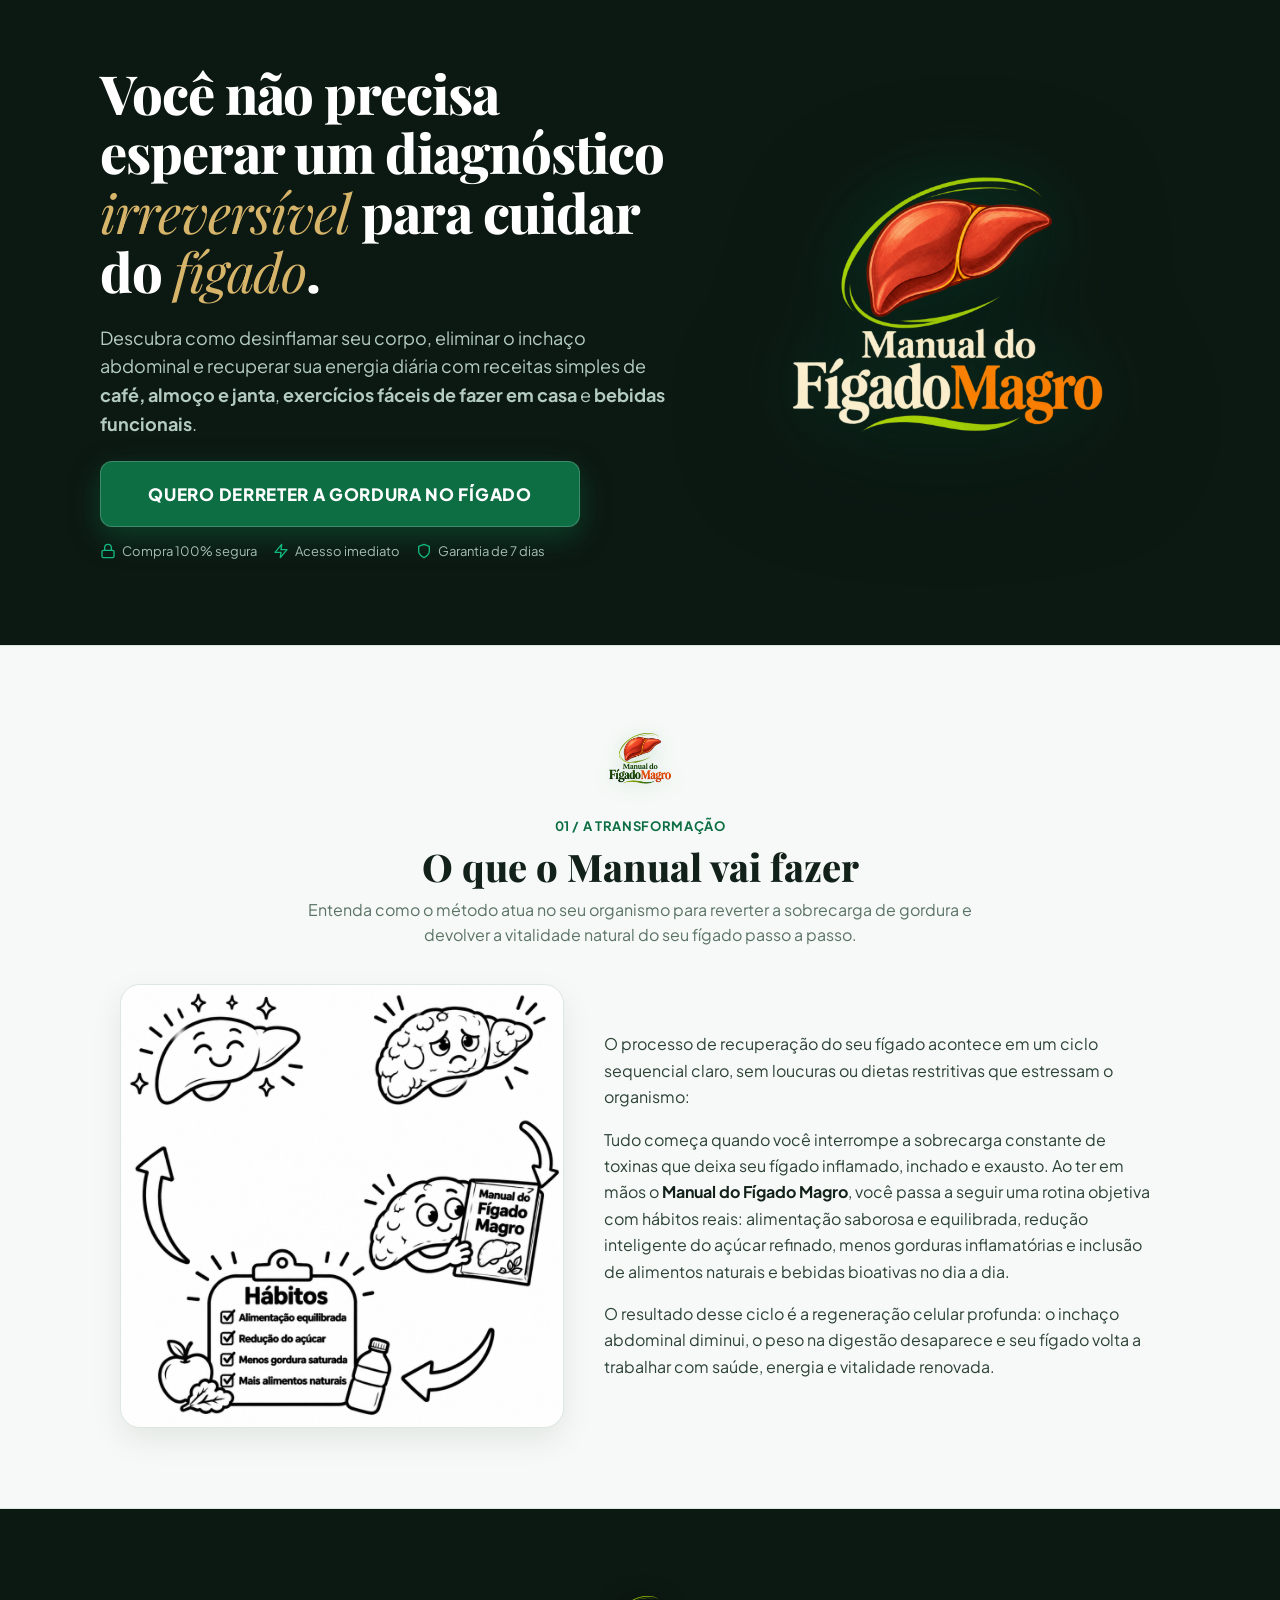
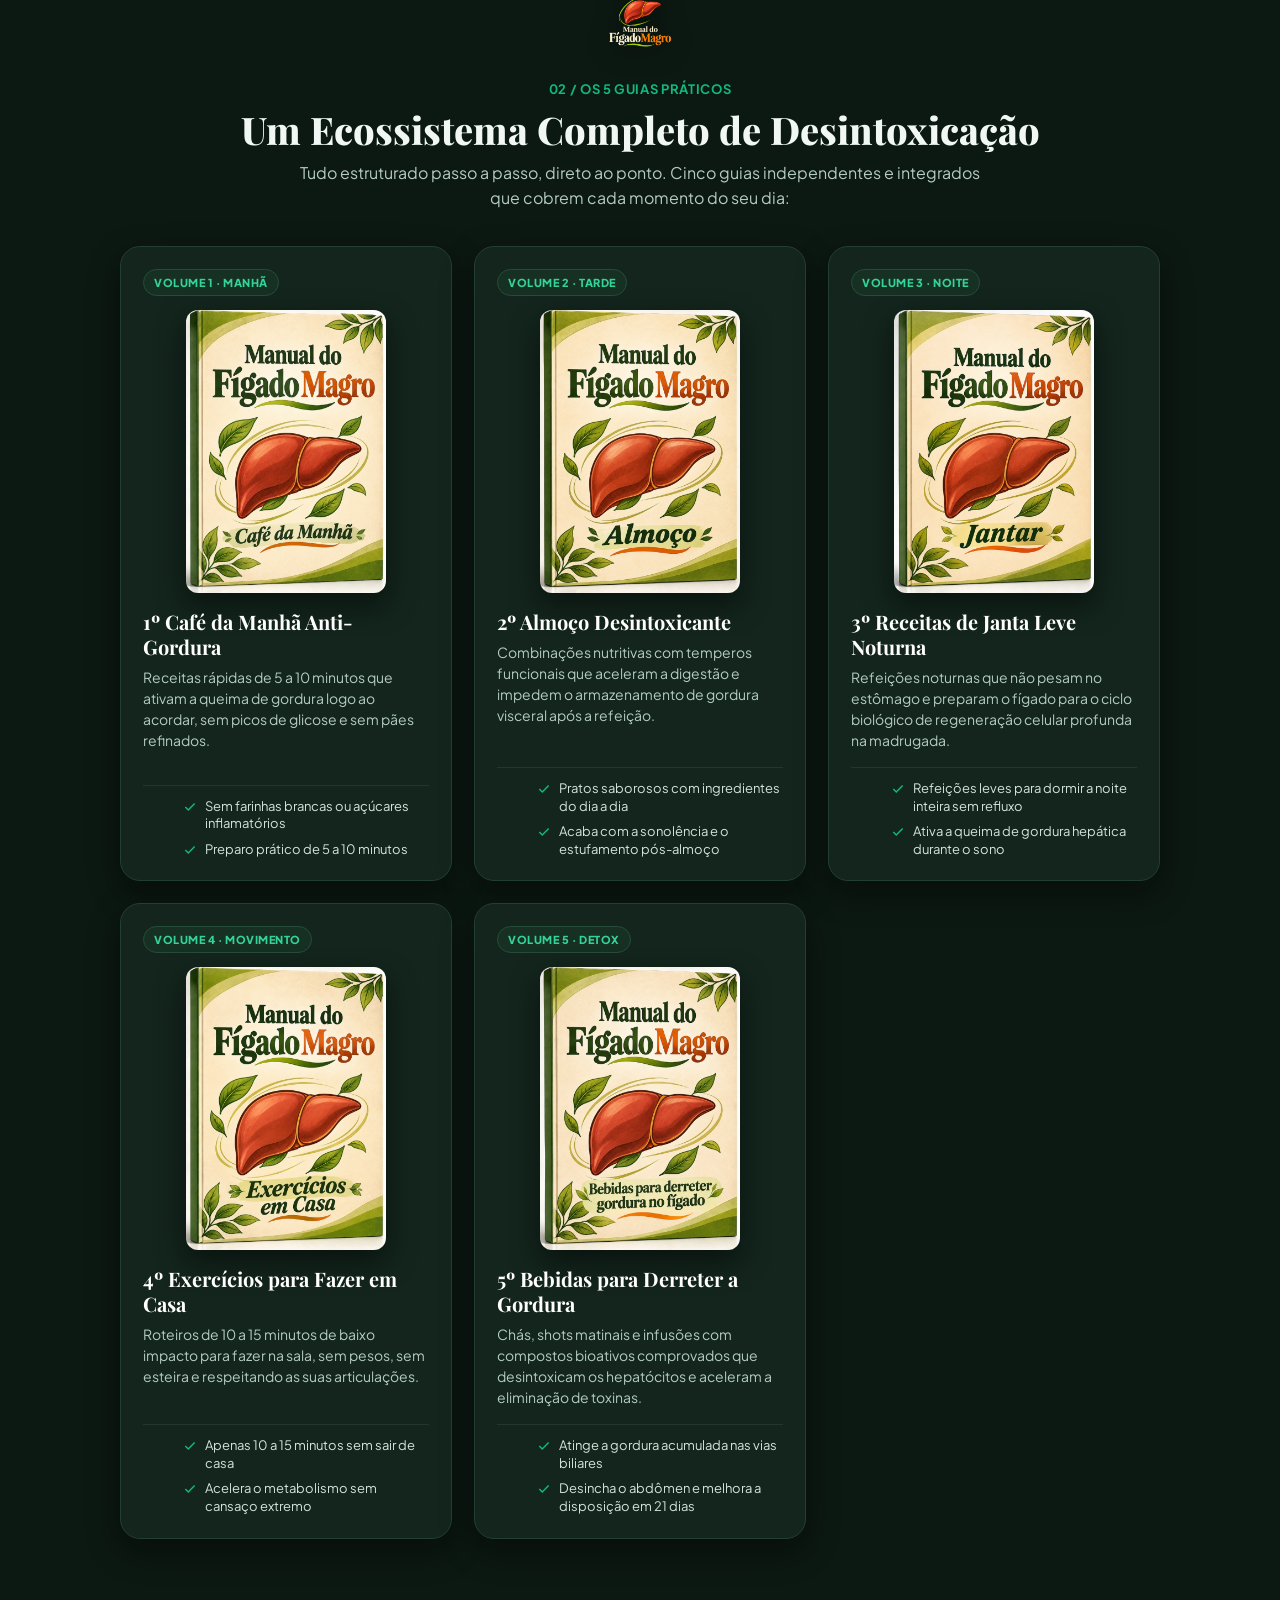
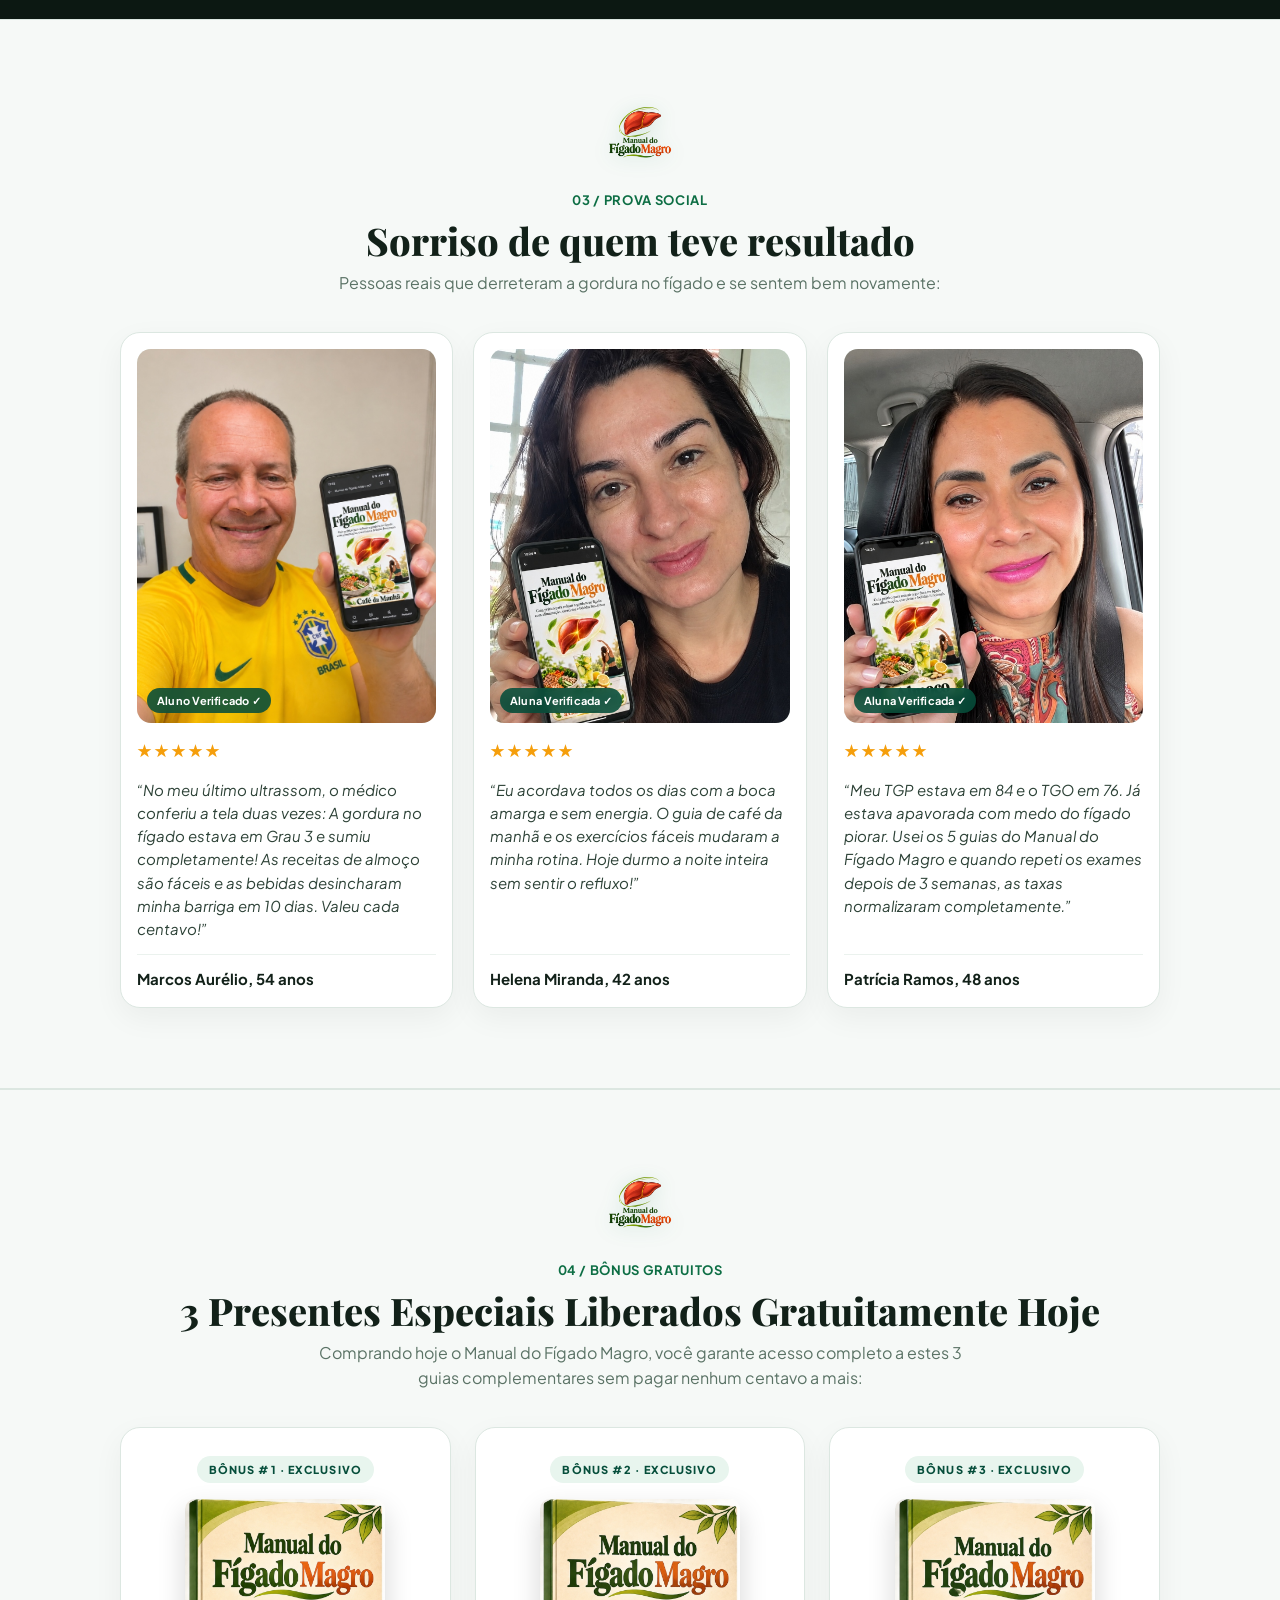
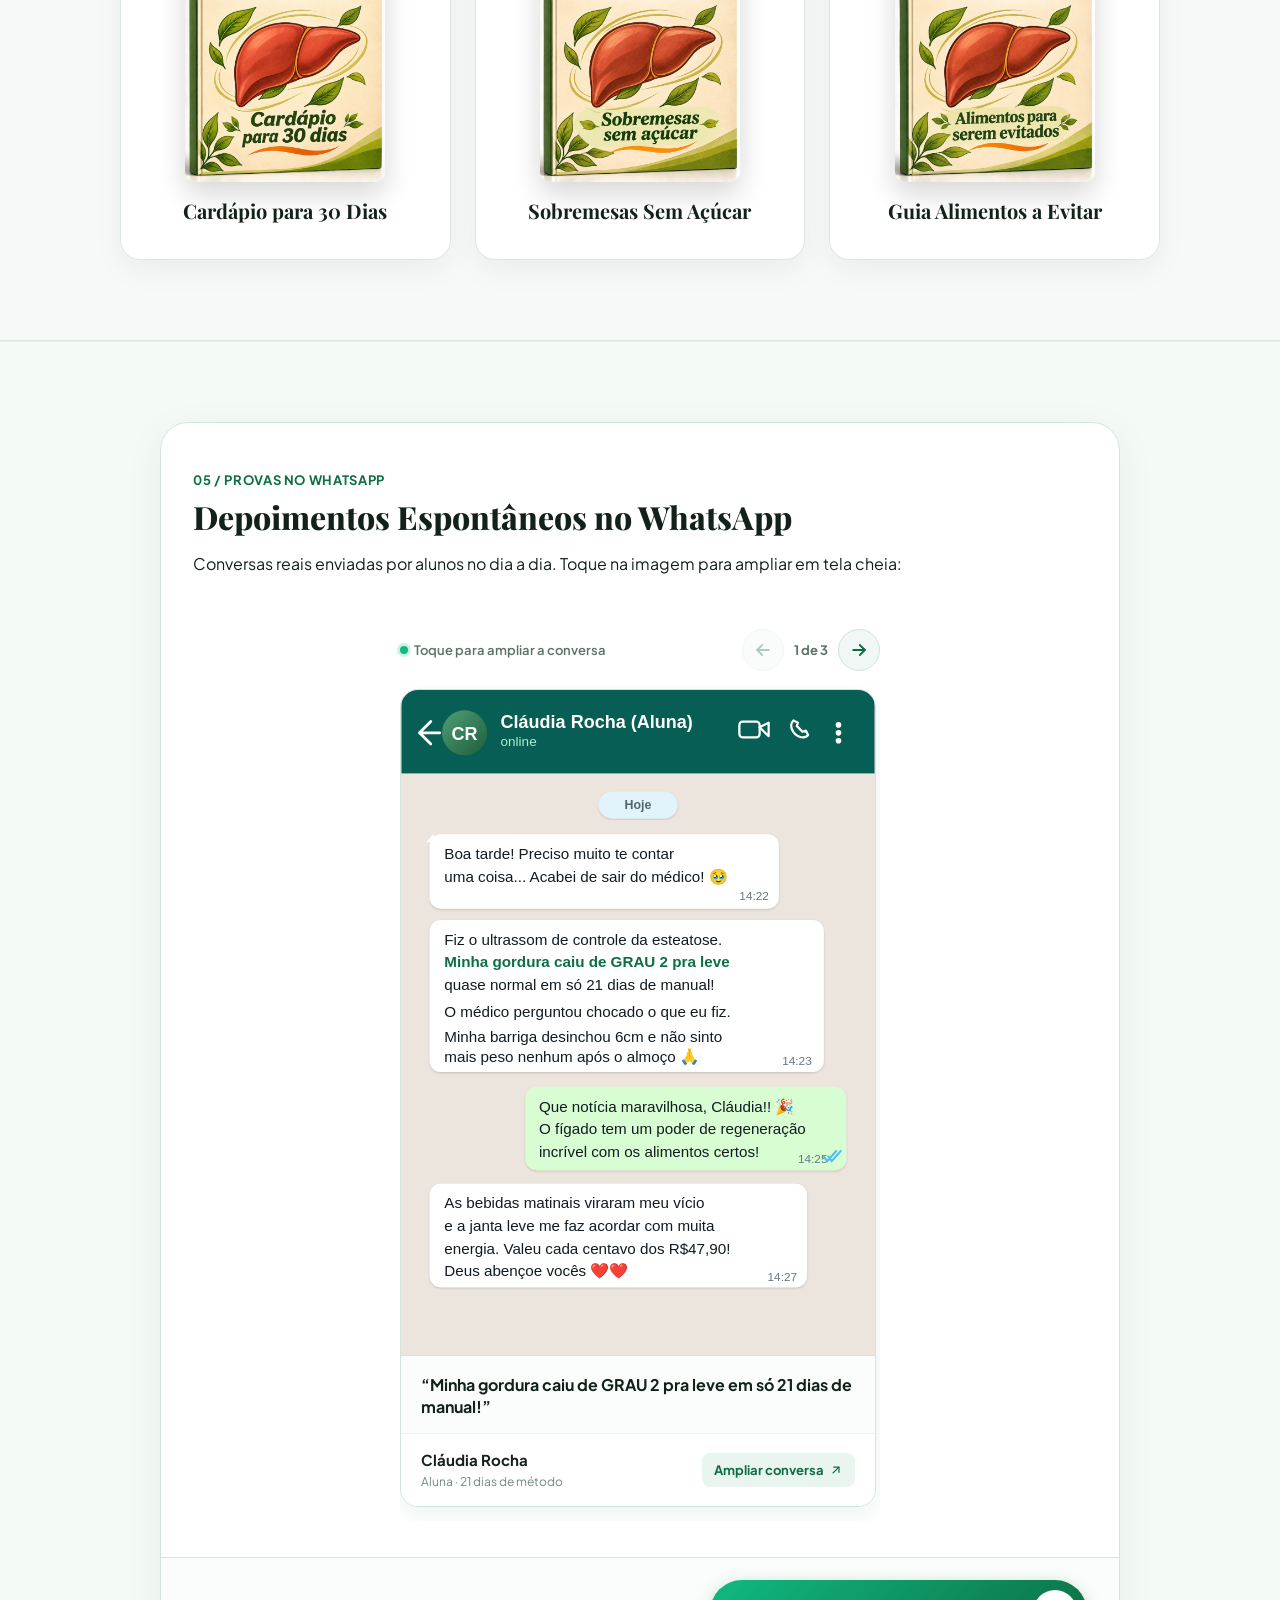
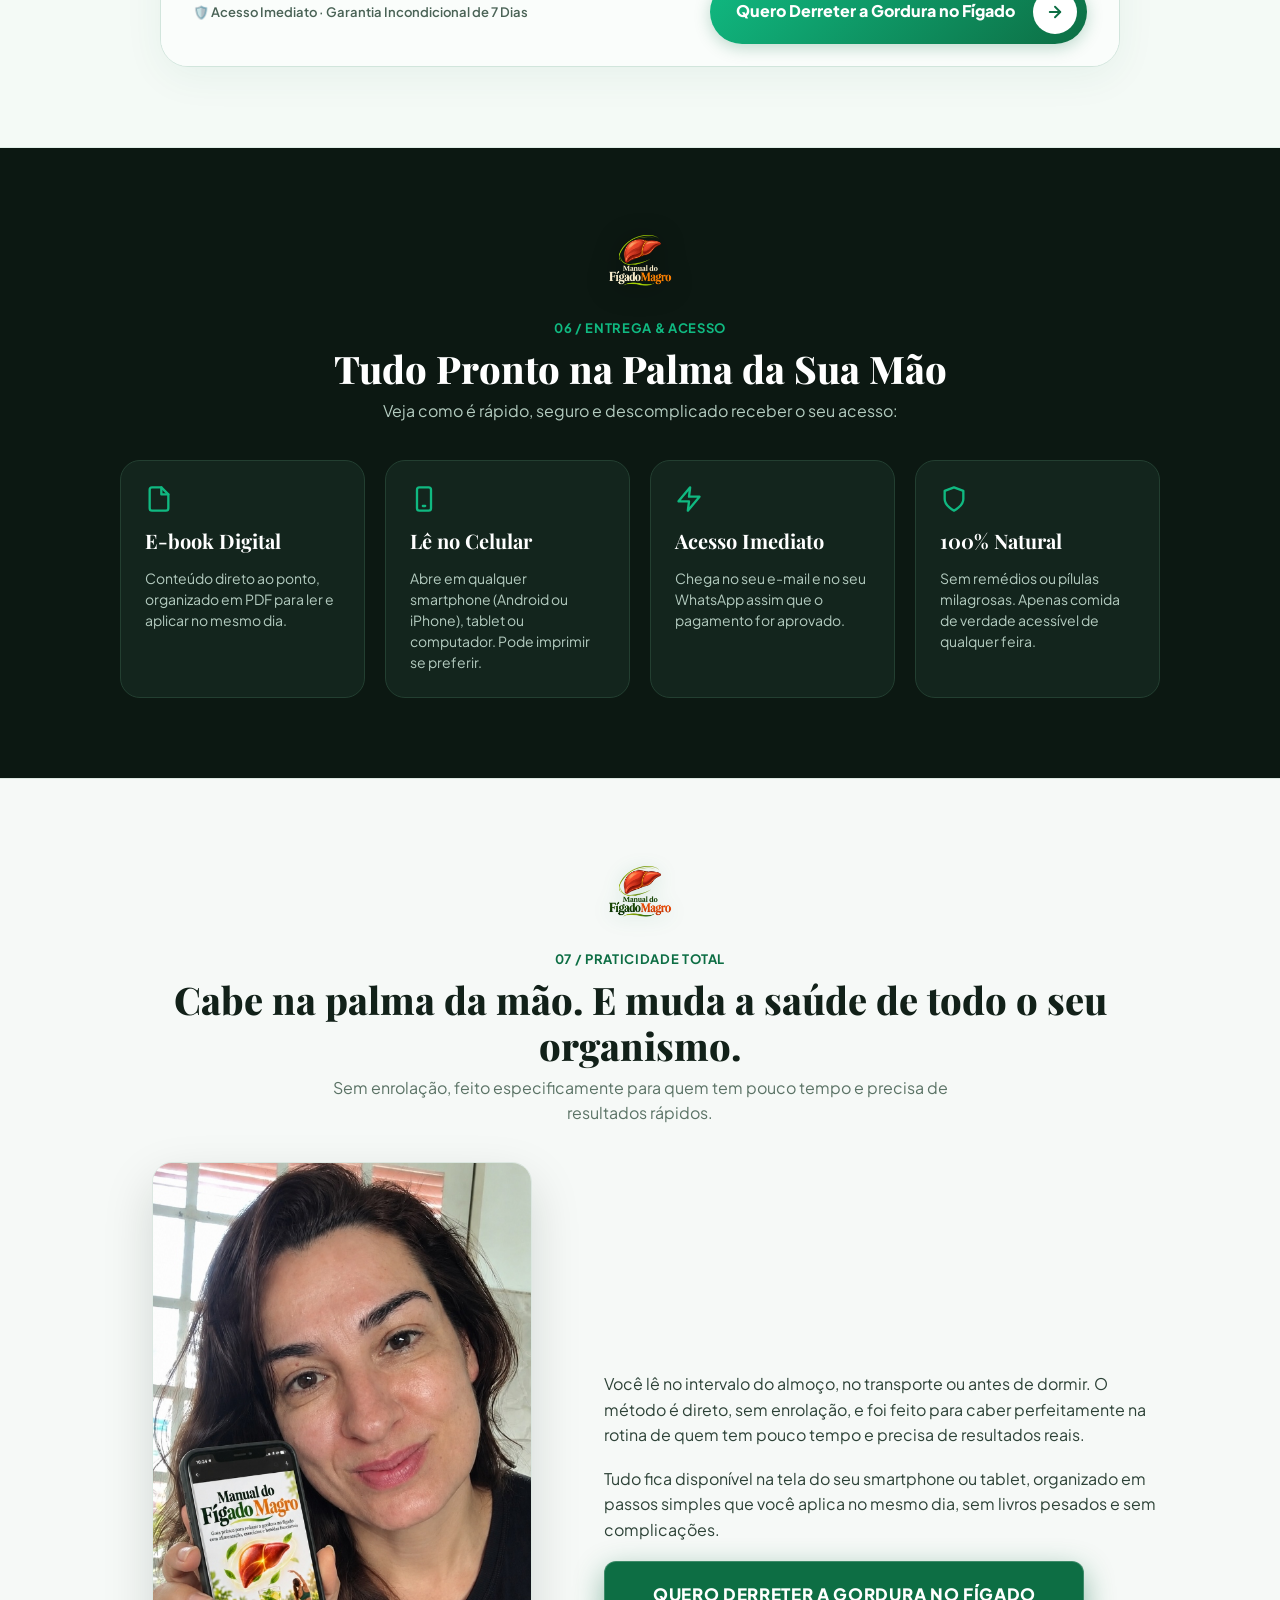
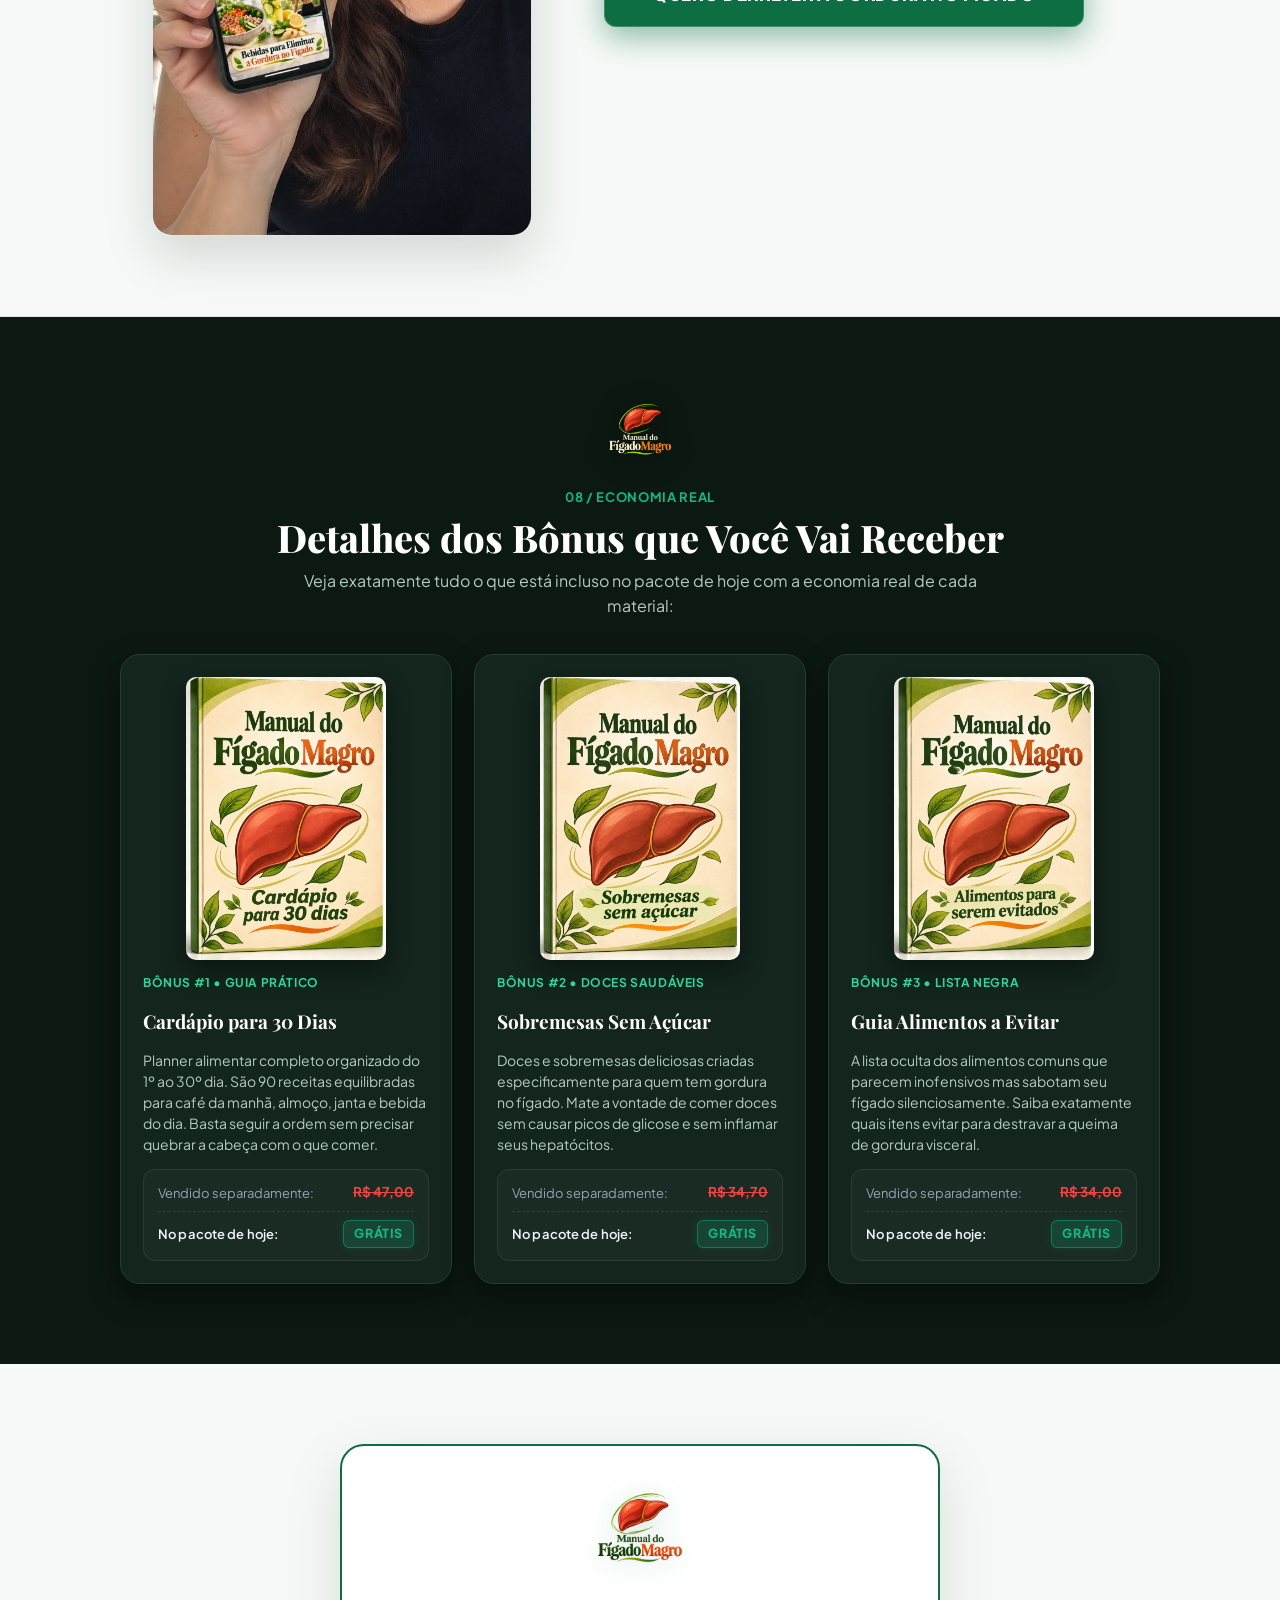
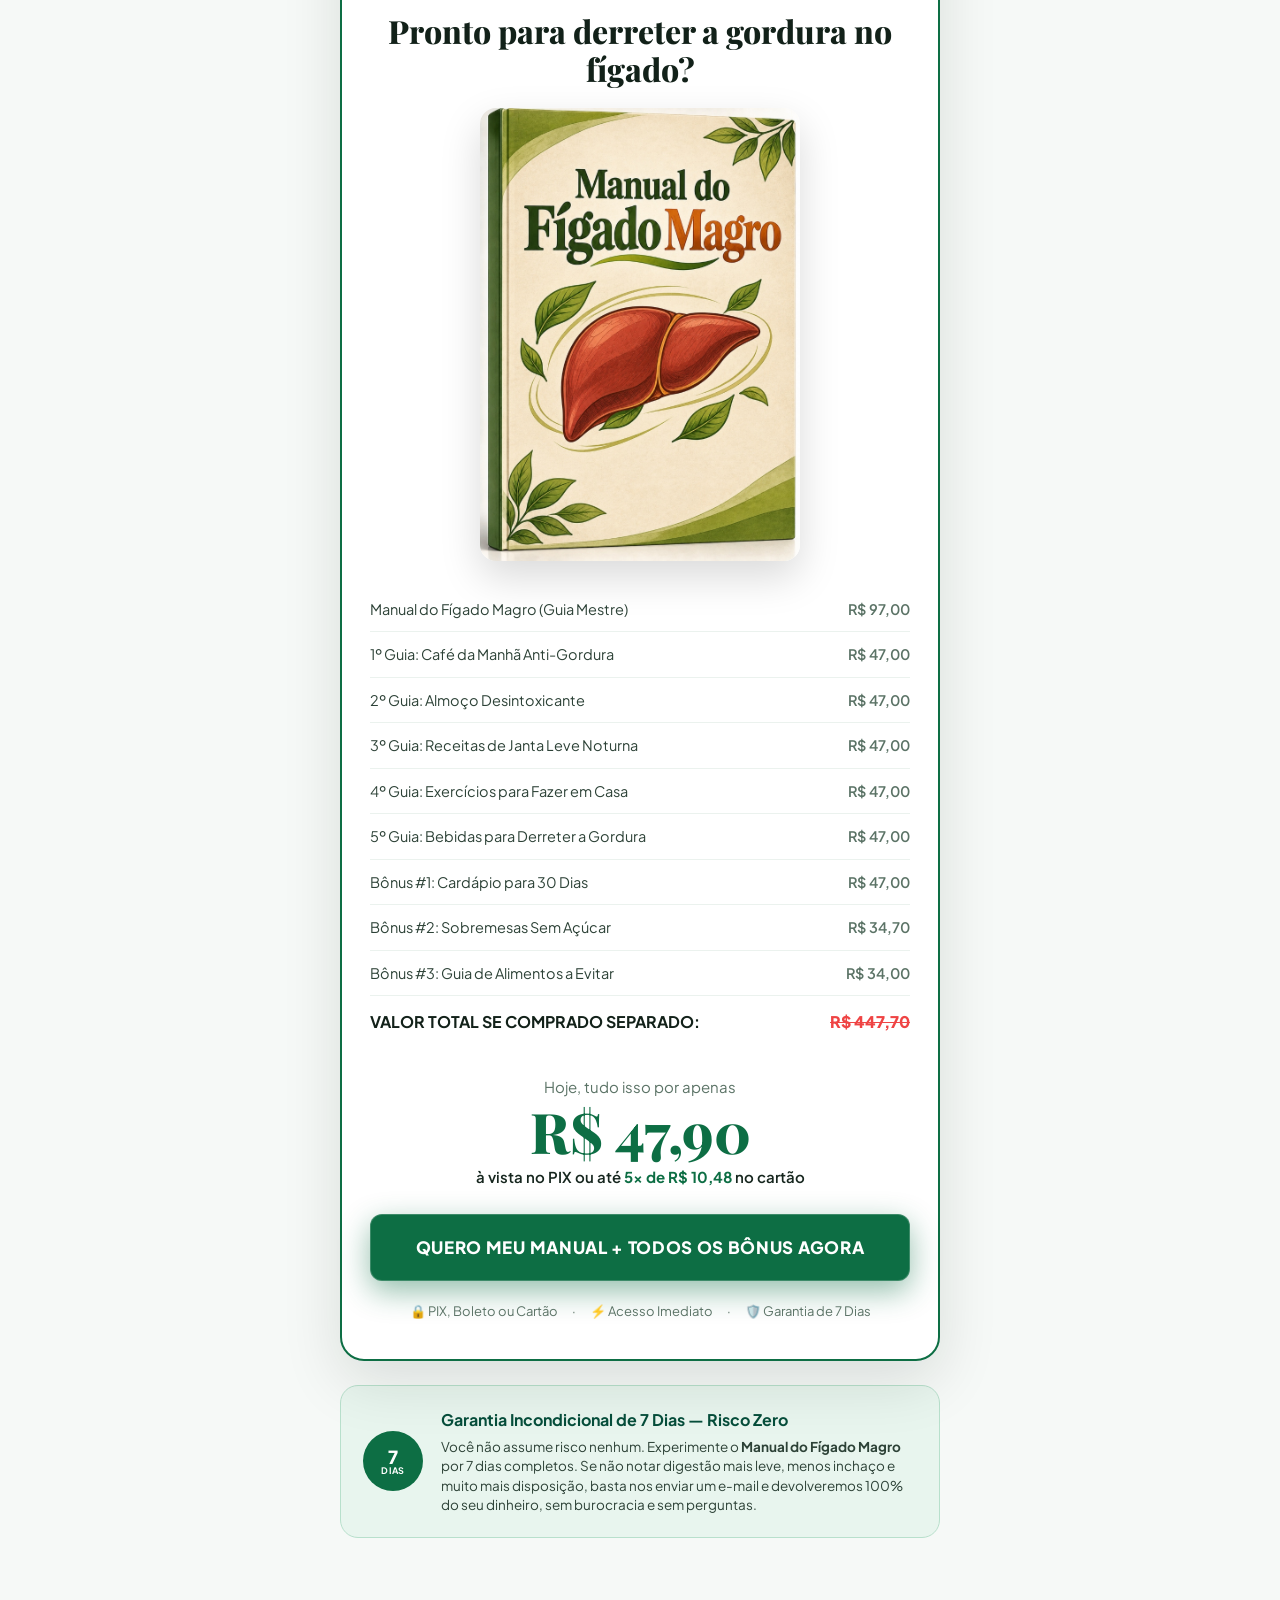
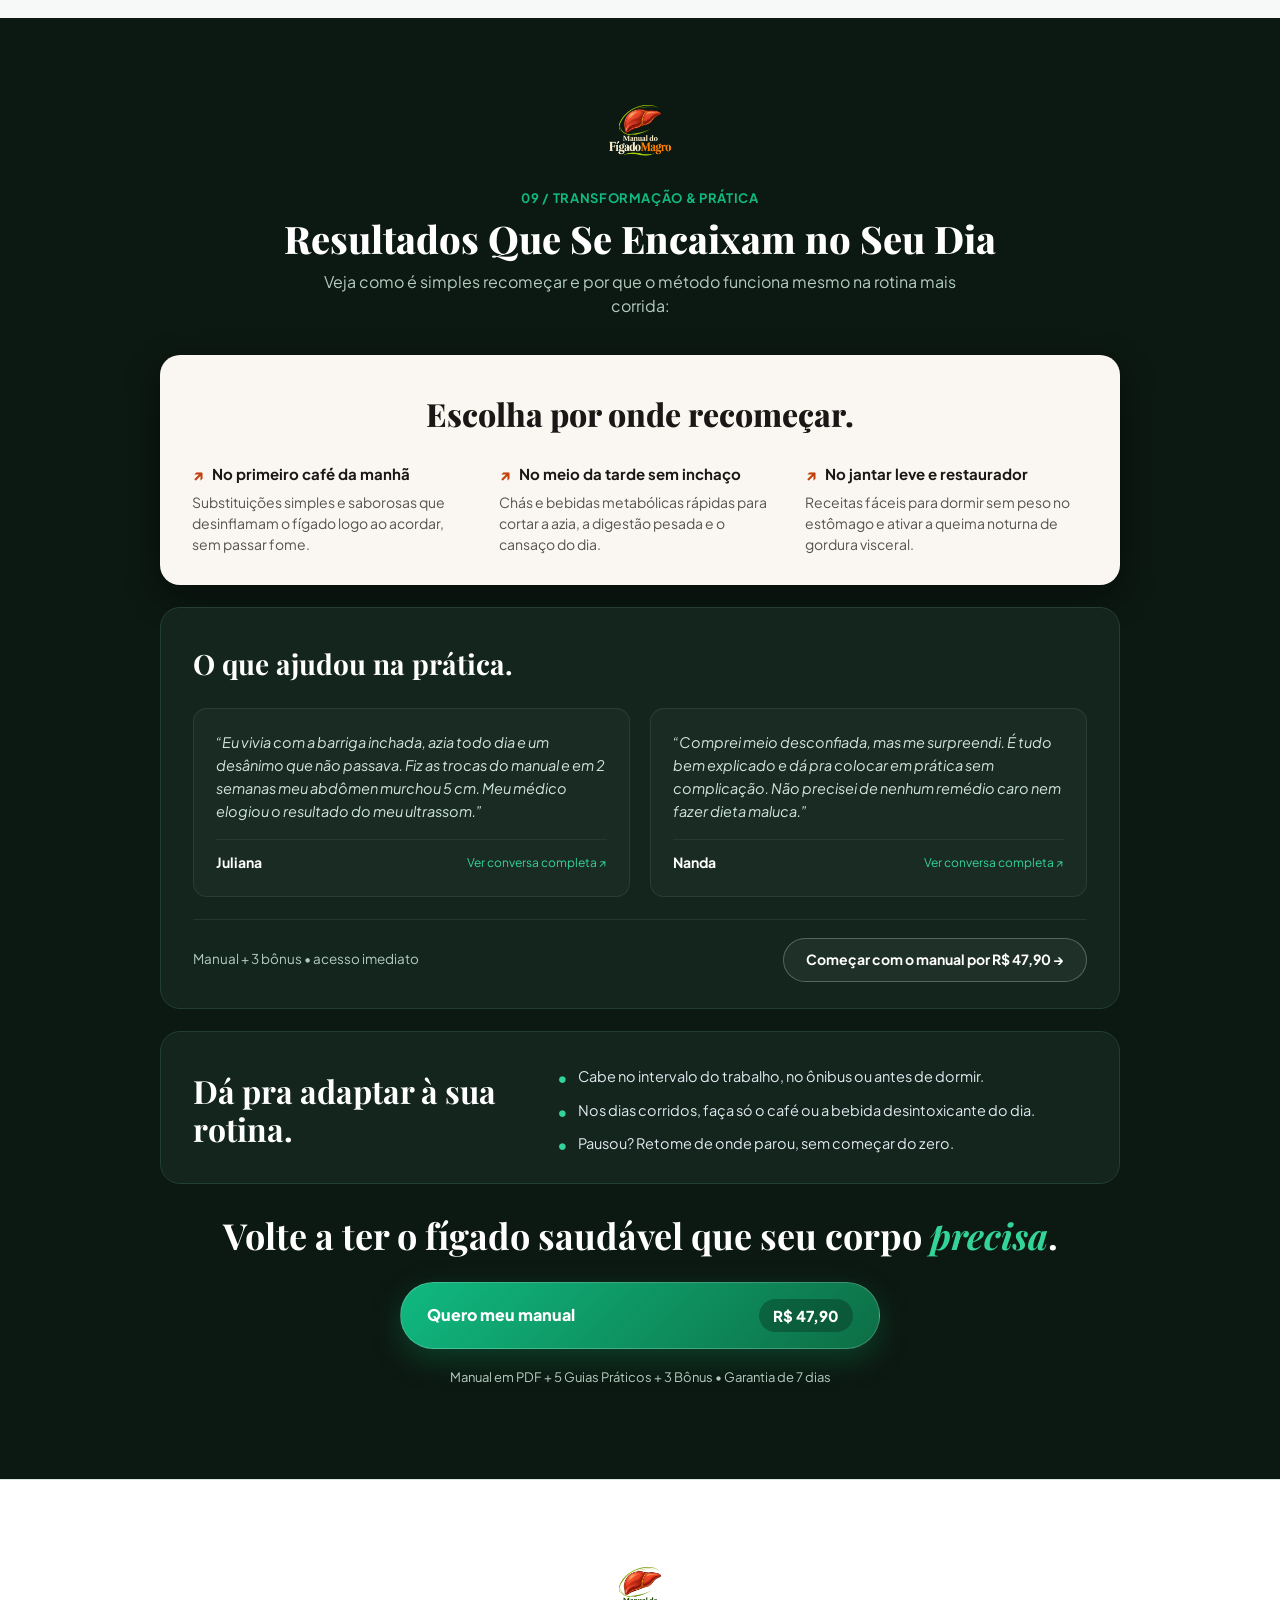
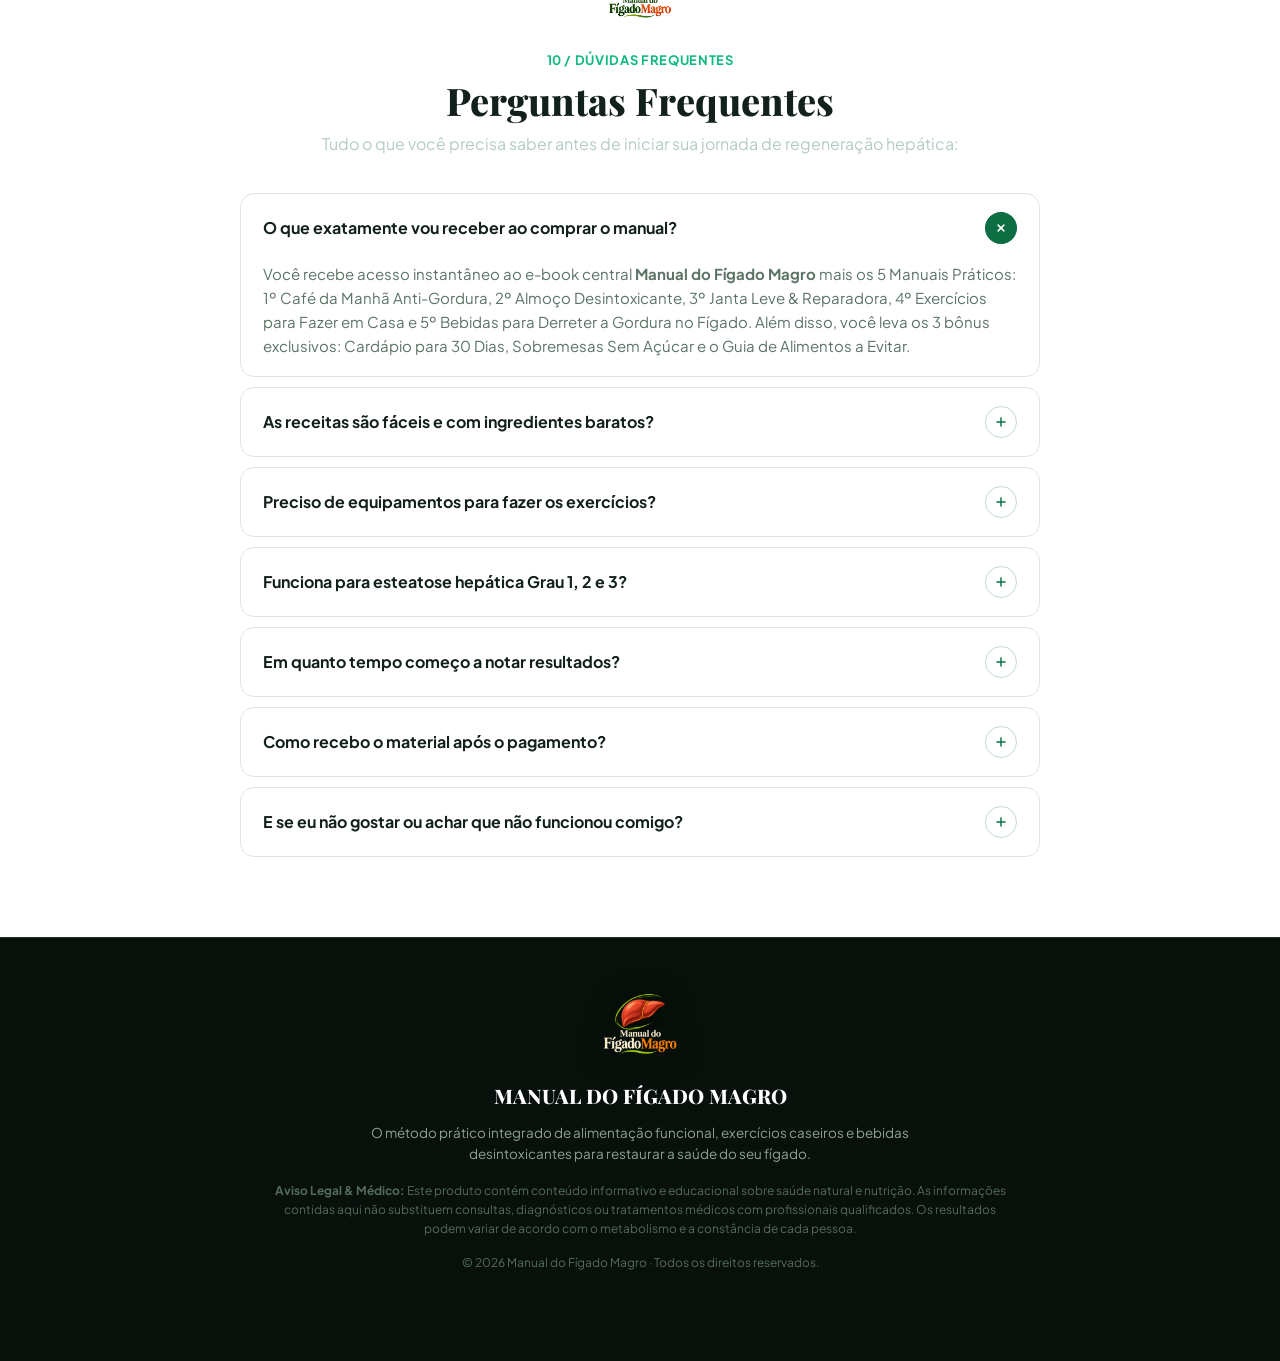
==== commit 61cd8941: "Add files via upload" ====
--- a/index.html
+++ b/index.html
@@ -543,8 +543,14 @@
             <h4>Cardápio para 30 Dias</h4>
             <p>Planner alimentar completo organizado do 1º ao 30º dia. São 90 receitas equilibradas para café da manhã, almoço, janta e bebida do dia. Basta seguir a ordem sem precisar quebrar a cabeça com o que comer.</p>
             <div class="bd-anchor">
-              <span>Valor vendido separadamente: <del>R$ 47,00</del></span>
-              <strong>HOJE: GRÁTIS</strong>
+              <div class="bd-anchor-line bd-anchor-original">
+                <span class="bd-anchor-text">Vendido separadamente:</span>
+                <del class="bd-anchor-price">R$ 47,00</del>
+              </div>
+              <div class="bd-anchor-line bd-anchor-promo">
+                <span class="bd-anchor-today">No pacote de hoje:</span>
+                <strong class="bd-anchor-badge">GRÁTIS</strong>
+              </div>
             </div>
           </div>
 
@@ -555,8 +561,14 @@
             <h4>Sobremesas Sem Açúcar</h4>
             <p>Doces e sobremesas deliciosas criadas especificamente para quem tem gordura no fígado. Mate a vontade de comer doces sem causar picos de glicose e sem inflamar seus hepatócitos.</p>
             <div class="bd-anchor">
-              <span>Valor vendido separadamente: <del>R$ 34,70</del></span>
-              <strong>HOJE: GRÁTIS</strong>
+              <div class="bd-anchor-line bd-anchor-original">
+                <span class="bd-anchor-text">Vendido separadamente:</span>
+                <del class="bd-anchor-price">R$ 34,70</del>
+              </div>
+              <div class="bd-anchor-line bd-anchor-promo">
+                <span class="bd-anchor-today">No pacote de hoje:</span>
+                <strong class="bd-anchor-badge">GRÁTIS</strong>
+              </div>
             </div>
           </div>
 
@@ -567,8 +579,14 @@
             <h4>Guia Alimentos a Evitar</h4>
             <p>A lista oculta dos alimentos comuns que parecem inofensivos mas sabotam seu fígado silenciosamente. Saiba exatamente quais itens evitar para destravar a queima de gordura visceral.</p>
             <div class="bd-anchor">
-              <span>Valor vendido separadamente: <del>R$ 34,00</del></span>
-              <strong>HOJE: GRÁTIS</strong>
+              <div class="bd-anchor-line bd-anchor-original">
+                <span class="bd-anchor-text">Vendido separadamente:</span>
+                <del class="bd-anchor-price">R$ 34,00</del>
+              </div>
+              <div class="bd-anchor-line bd-anchor-promo">
+                <span class="bd-anchor-today">No pacote de hoje:</span>
+                <strong class="bd-anchor-badge">GRÁTIS</strong>
+              </div>
             </div>
           </div>
         </div>
--- a/style.css
+++ b/style.css
@@ -1259,22 +1259,71 @@
 }
 
 .bd-anchor {
-  padding-top: 12px;
-  border-top: 1px solid rgba(255, 255, 255, 0.08);
+  margin-top: auto;
+  padding: 12px 14px;
+  background: rgba(255, 255, 255, 0.03);
+  border: 1px solid rgba(255, 255, 255, 0.08);
+  border-radius: 12px;
+  display: flex;
+  flex-direction: column;
+  gap: 8px;
+}
+
+.bd-anchor-line {
+  display: flex;
+  align-items: center;
+  justify-content: space-between;
+  gap: 10px;
+}
+
+.bd-anchor-original {
   font-size: 13px;
-  color: var(--muted-light);
-  display: flex;
-  align-items: center;
-  justify-content: space-between;
-}
-
+  color: #94A3B8;
+}
+
+.bd-anchor-text {
+  font-size: 13px;
+  color: #94A3B8;
+  white-space: nowrap;
+}
+
+.bd-anchor-price,
 .bd-anchor del {
   color: #EF4444;
-}
-
+  font-weight: 700;
+  font-size: 13.5px;
+  white-space: nowrap;
+  text-decoration: line-through;
+}
+
+.bd-anchor-promo {
+  padding-top: 8px;
+  border-top: 1px dashed rgba(255, 255, 255, 0.1);
+}
+
+.bd-anchor-today {
+  font-size: 13px;
+  font-weight: 600;
+  color: #F1F5F9;
+  letter-spacing: 0.01em;
+}
+
+.bd-anchor-badge,
 .bd-anchor strong {
+  display: inline-flex;
+  align-items: center;
+  justify-content: center;
+  padding: 3px 10px;
+  background: rgba(16, 185, 129, 0.18);
+  border: 1px solid rgba(16, 185, 129, 0.45);
+  border-radius: 6px;
   color: var(--emerald-bright);
+  font-size: 12.5px;
   font-weight: 800;
+  letter-spacing: 0.05em;
+  text-transform: uppercase;
+  white-space: nowrap;
+  box-shadow: 0 0 10px rgba(16, 185, 129, 0.15);
 }
 
 /* --------------------------------------------------------------------------
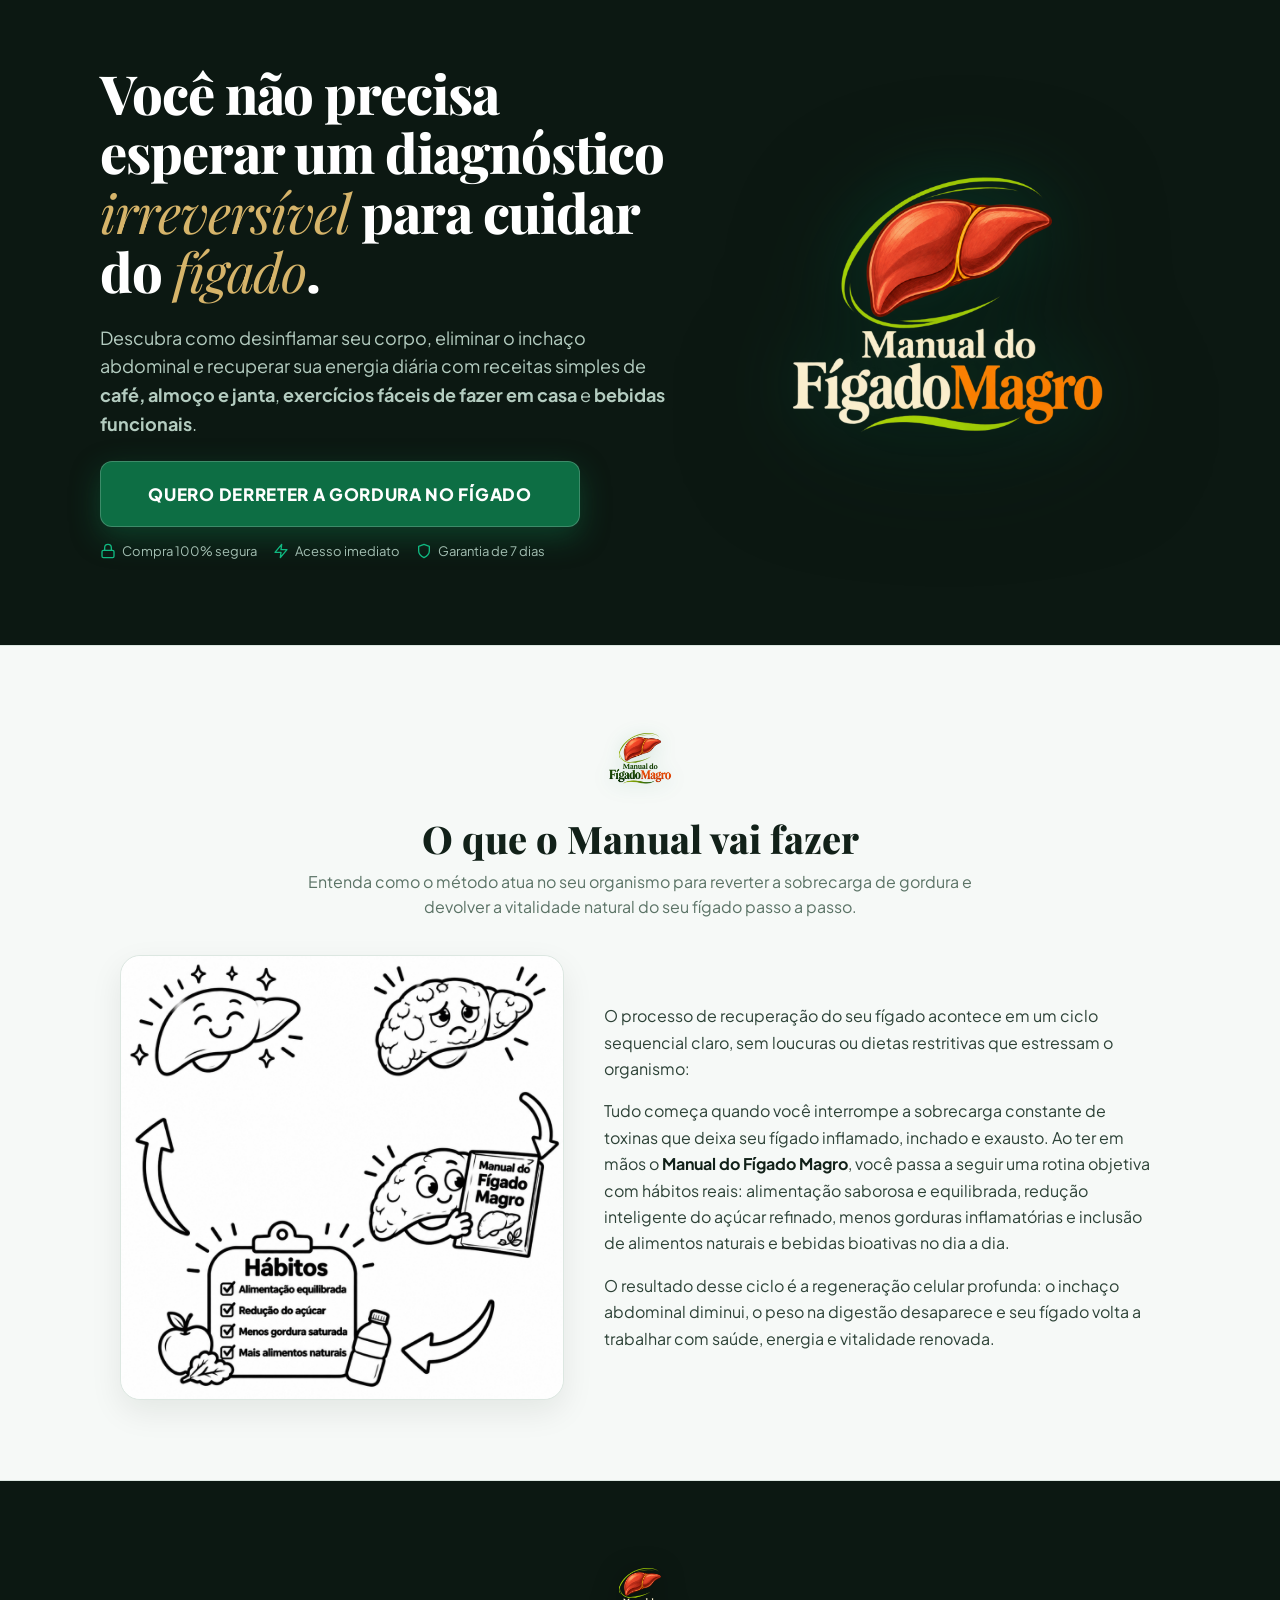
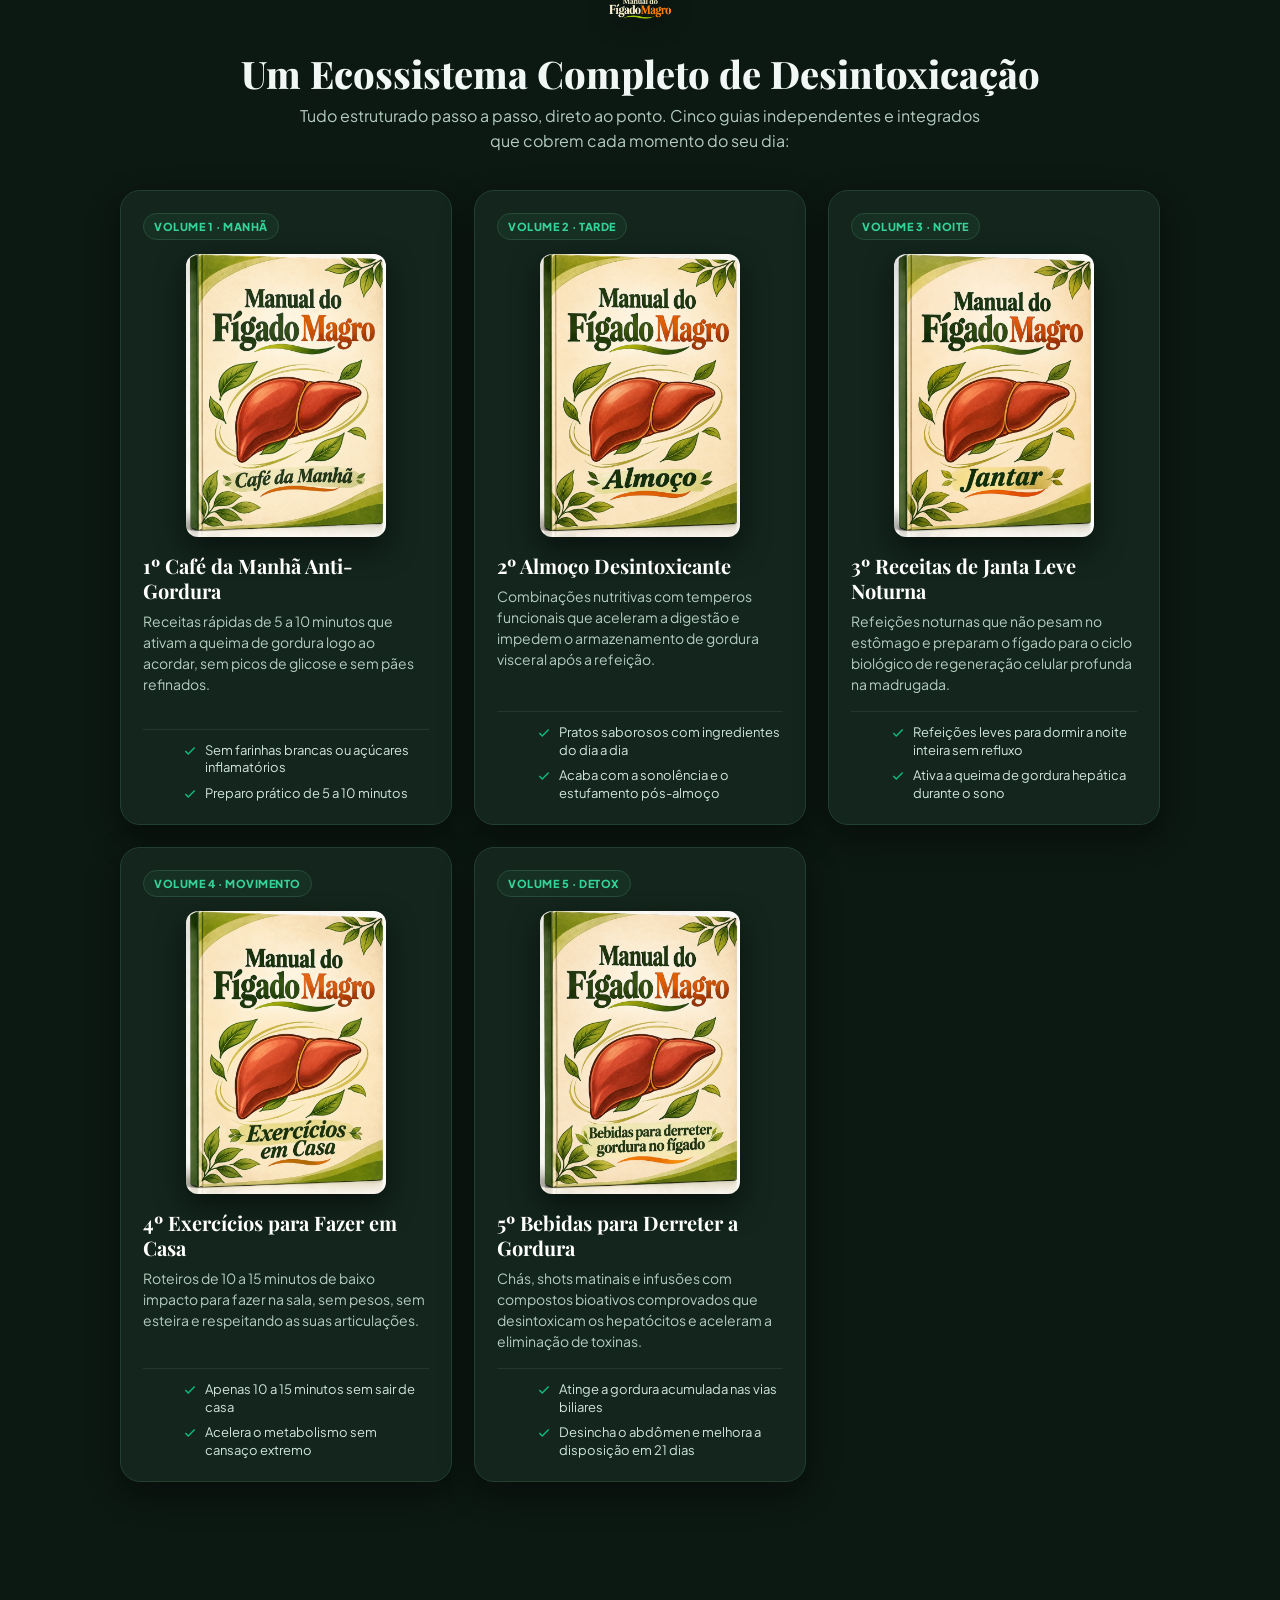
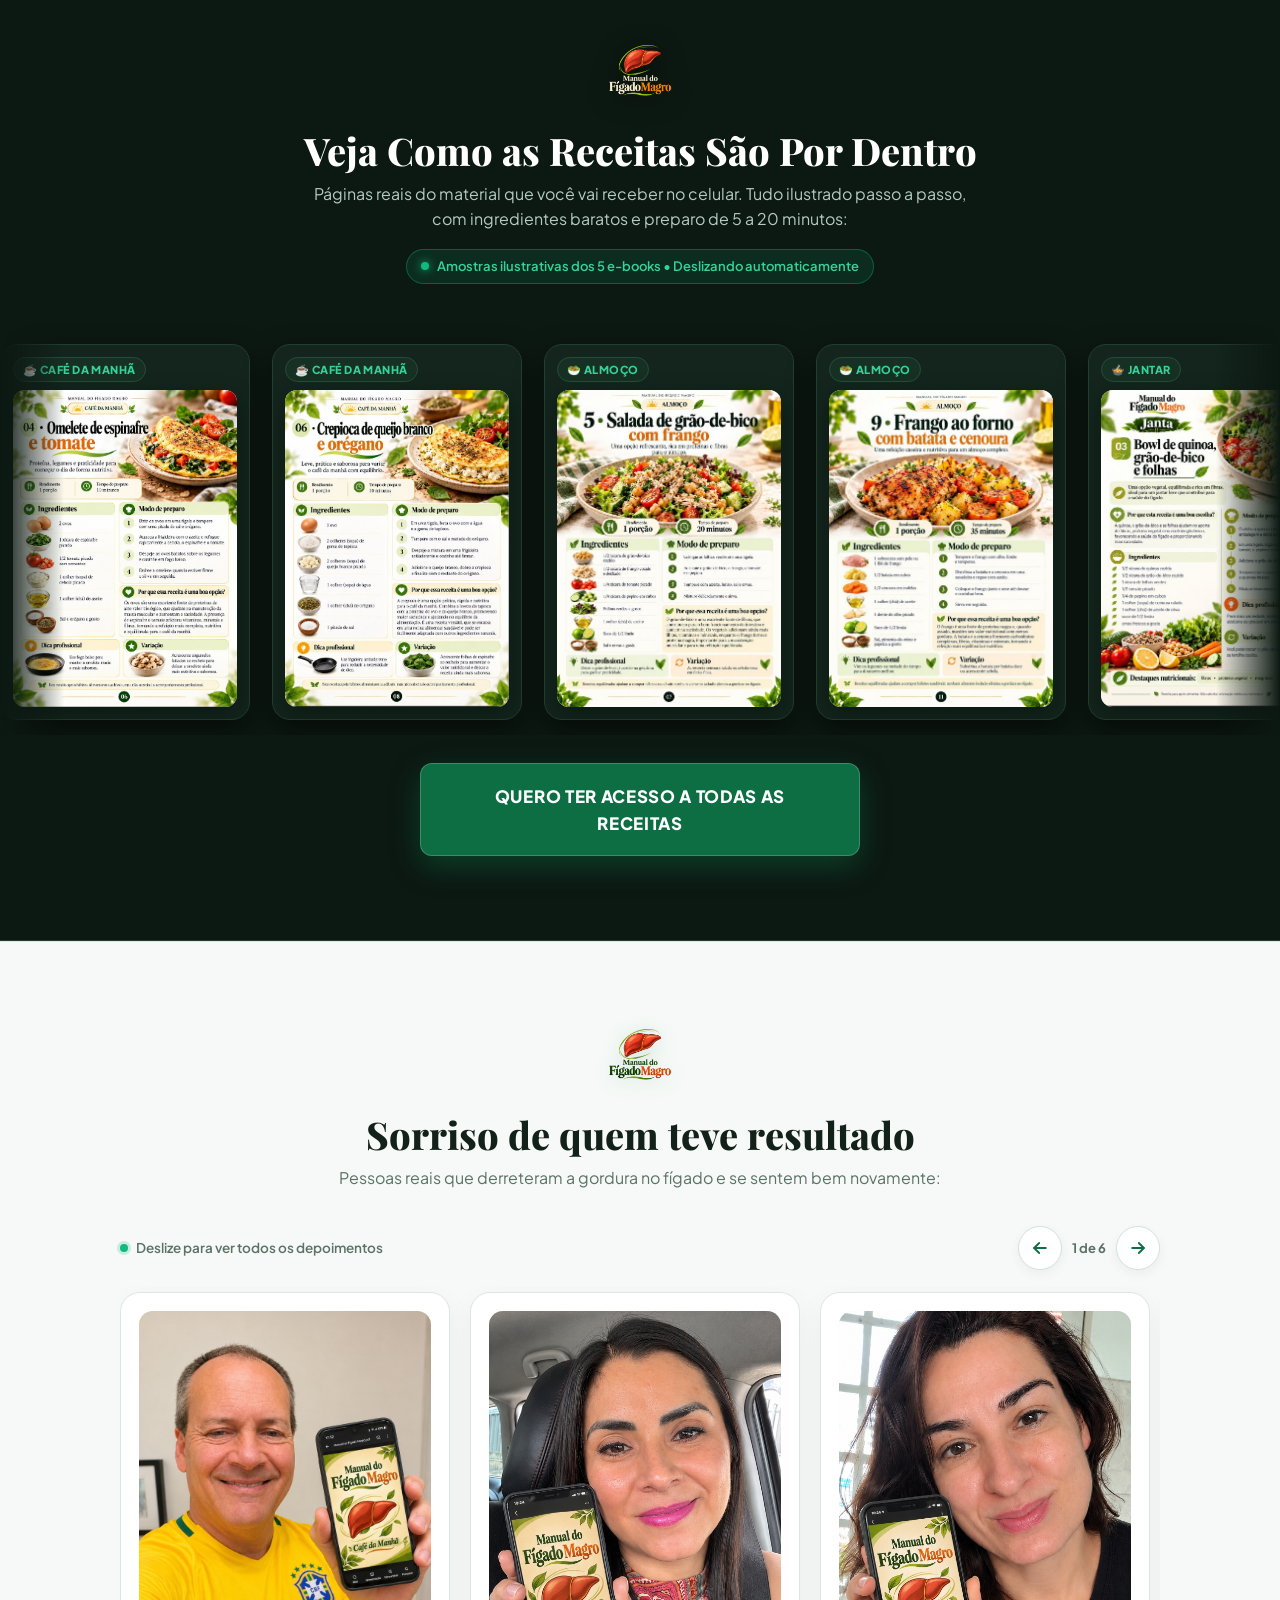
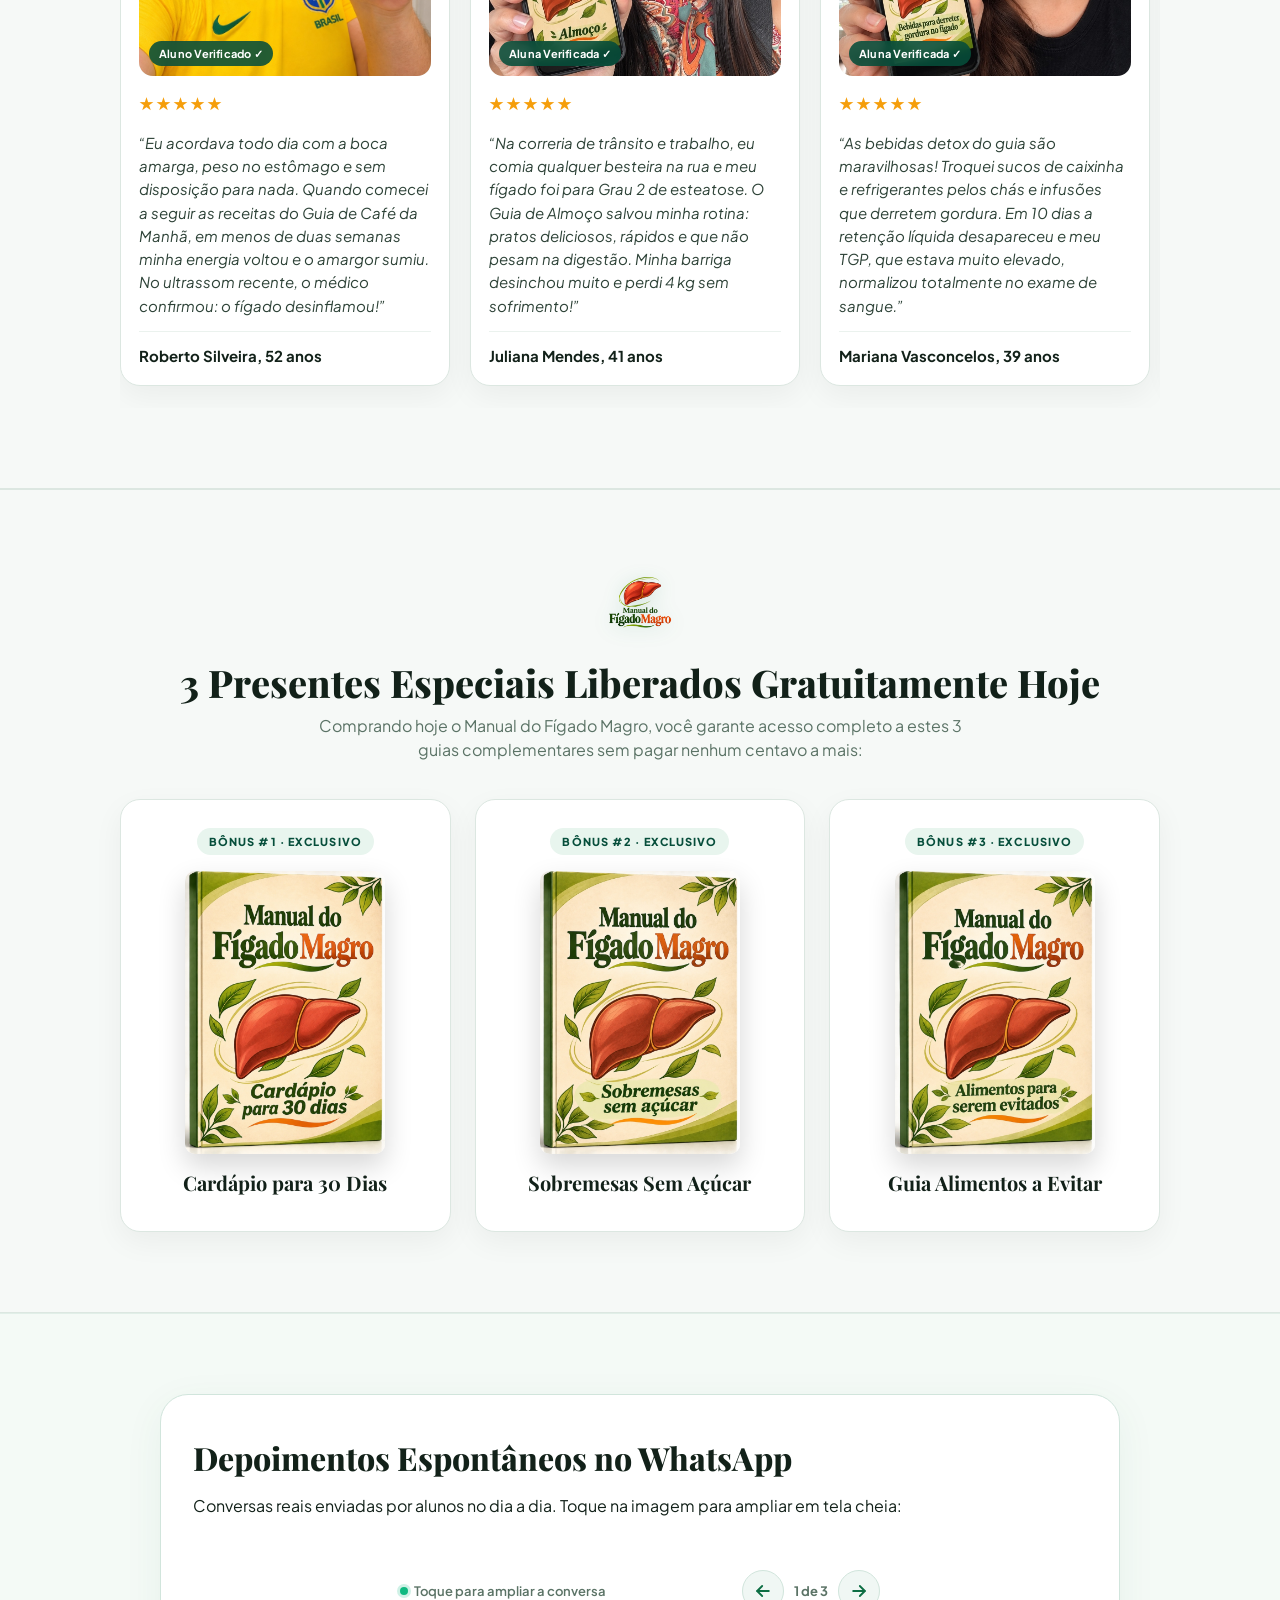
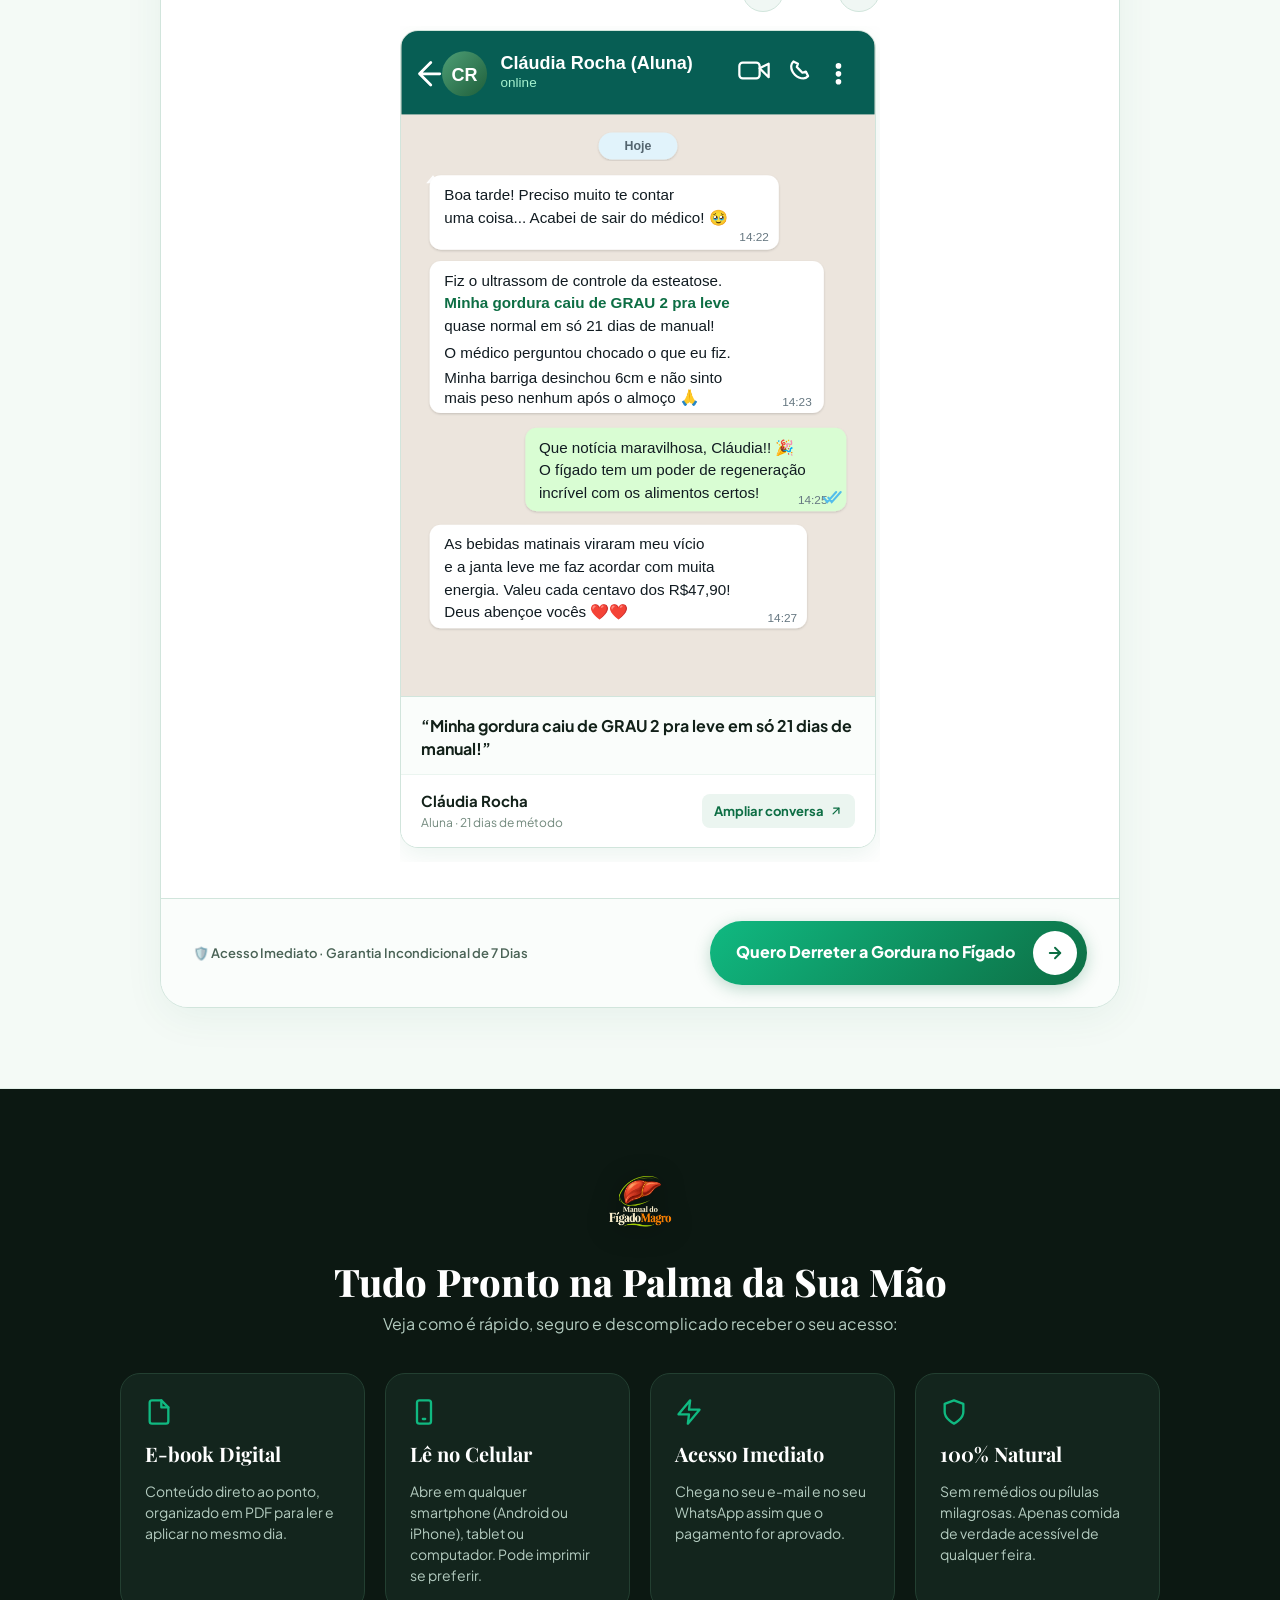
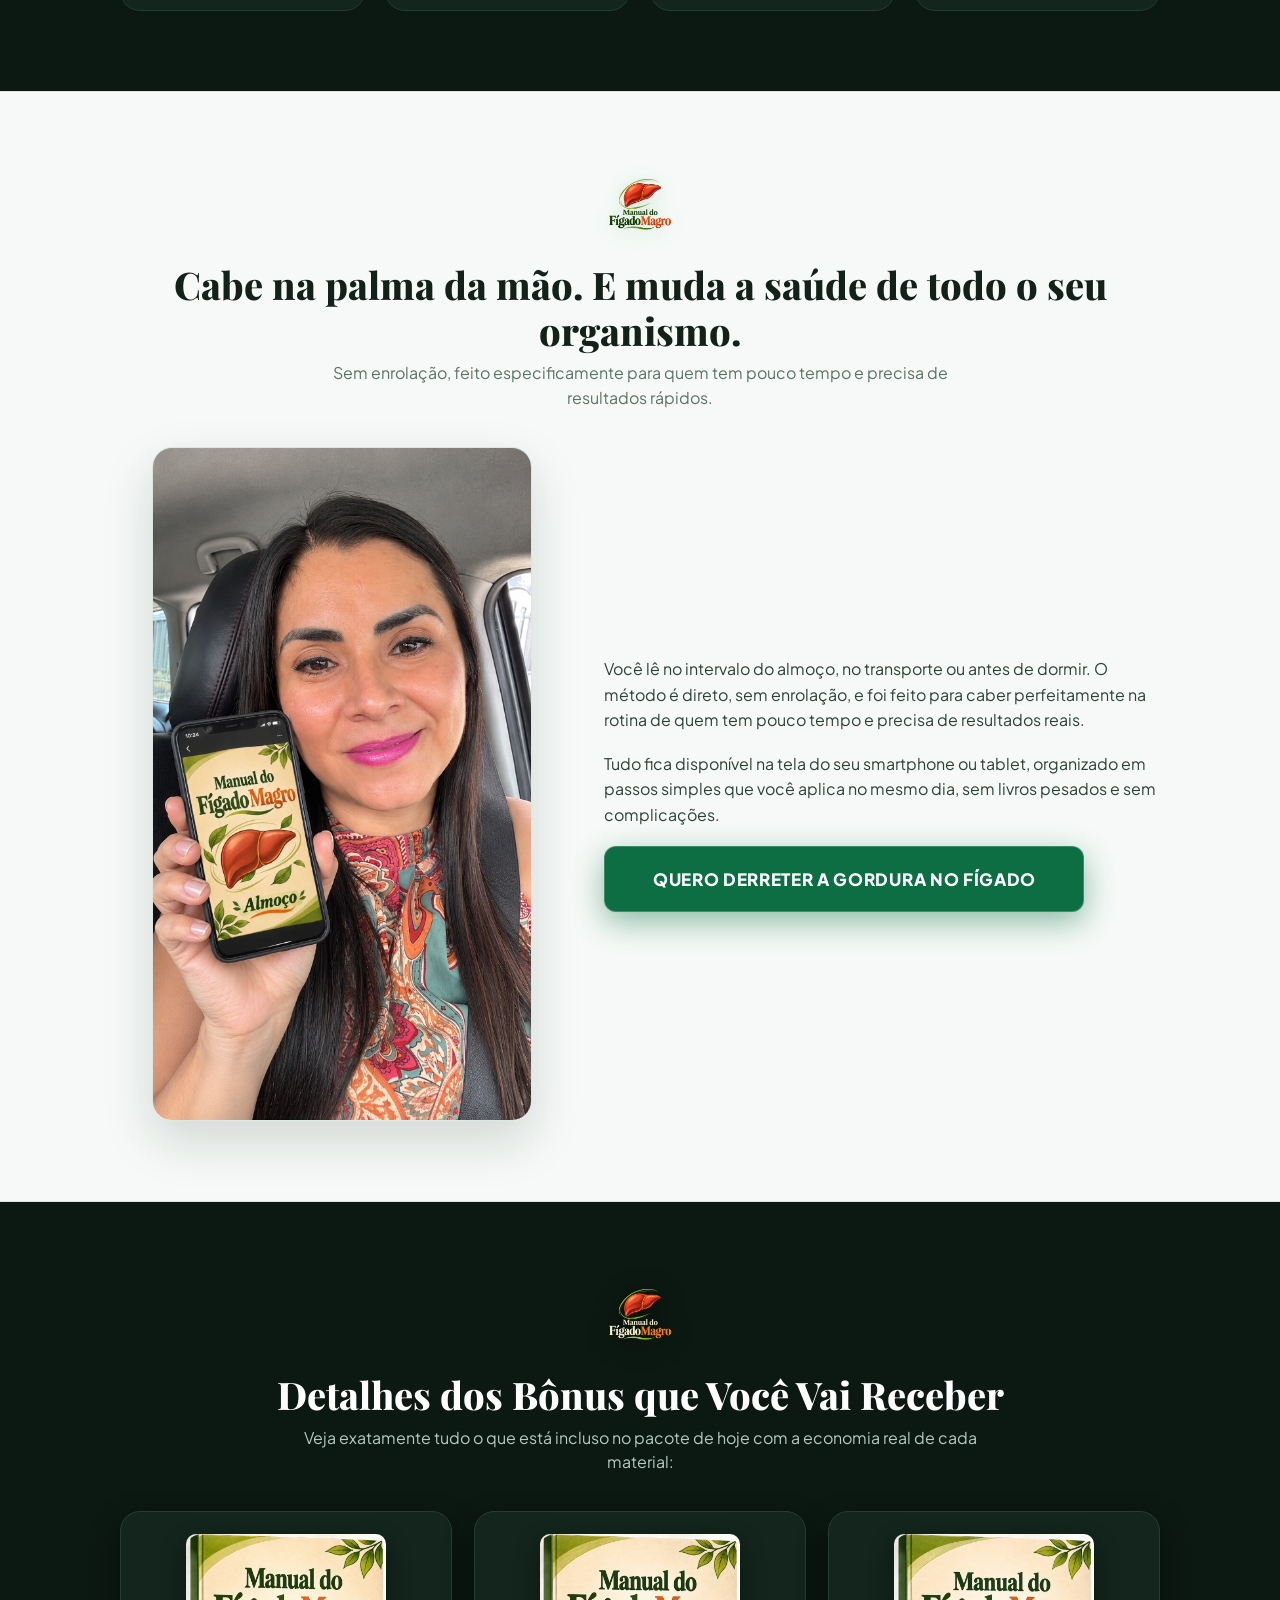
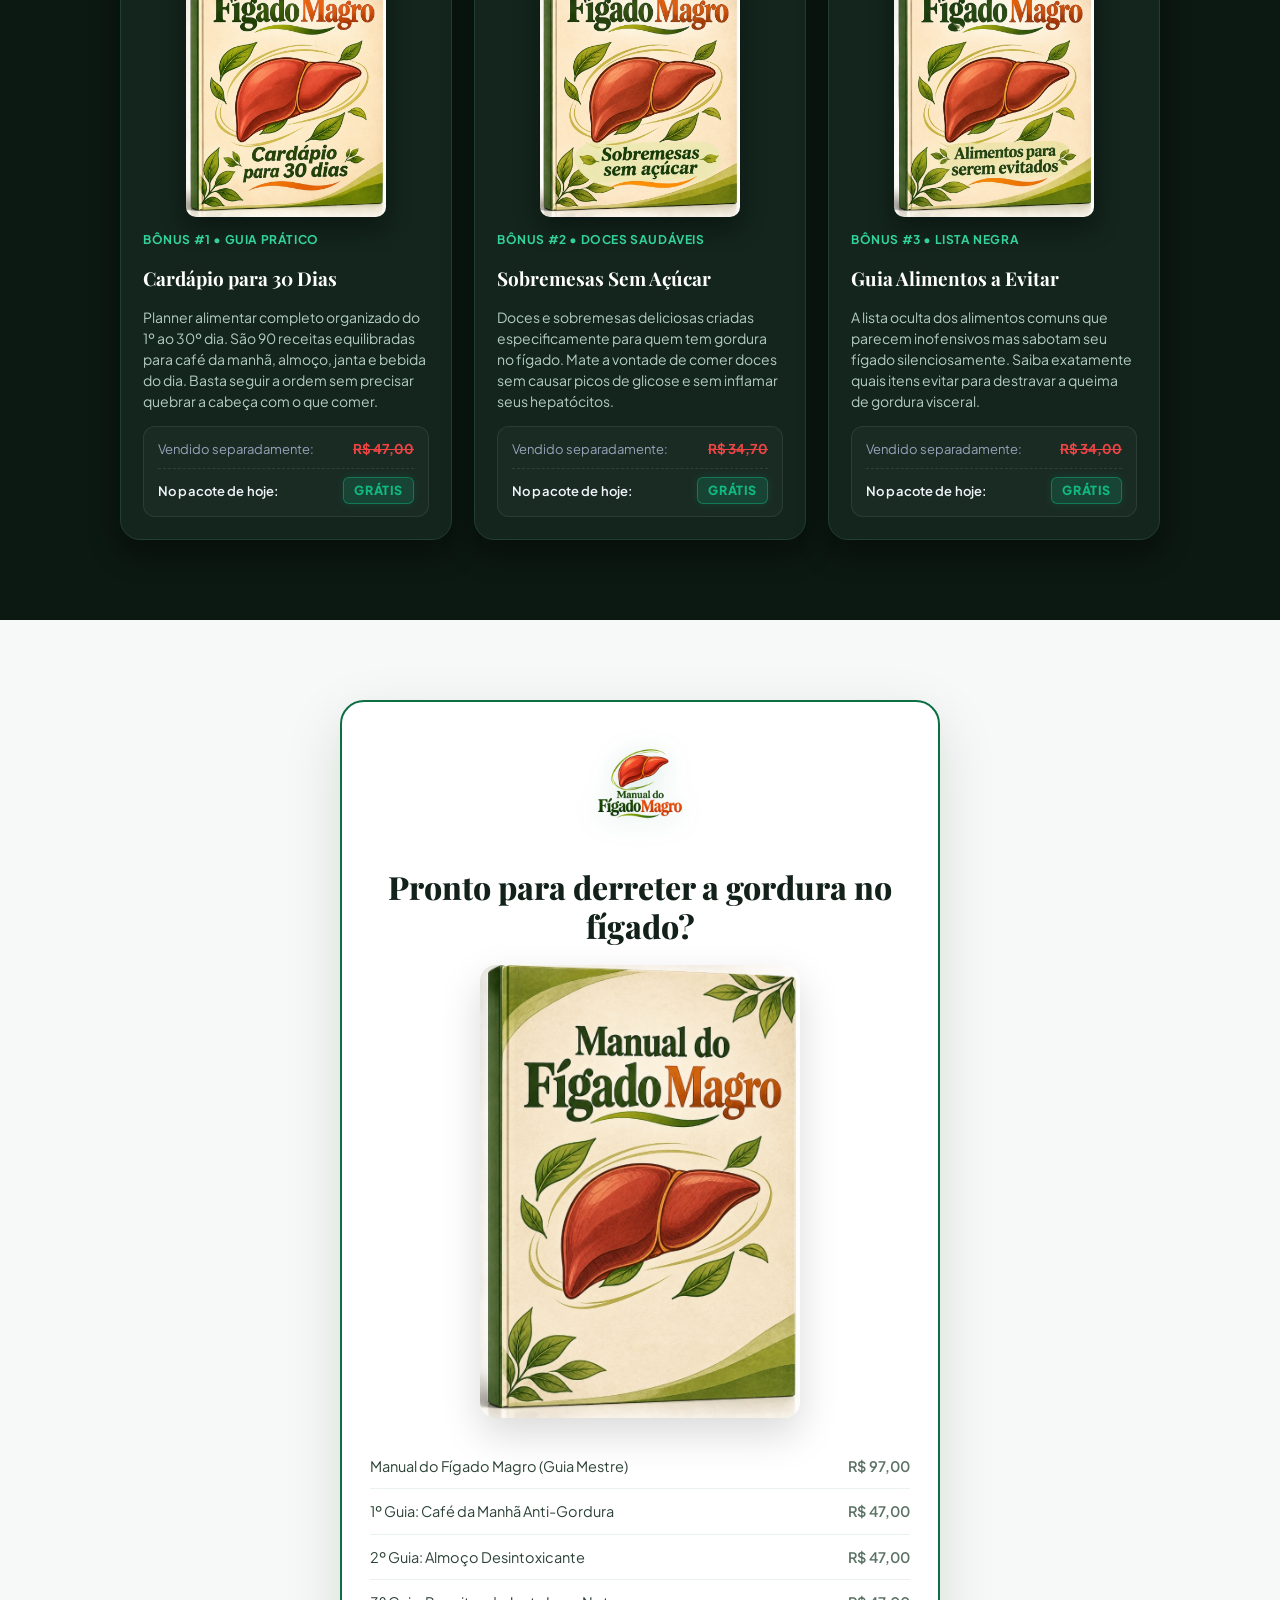
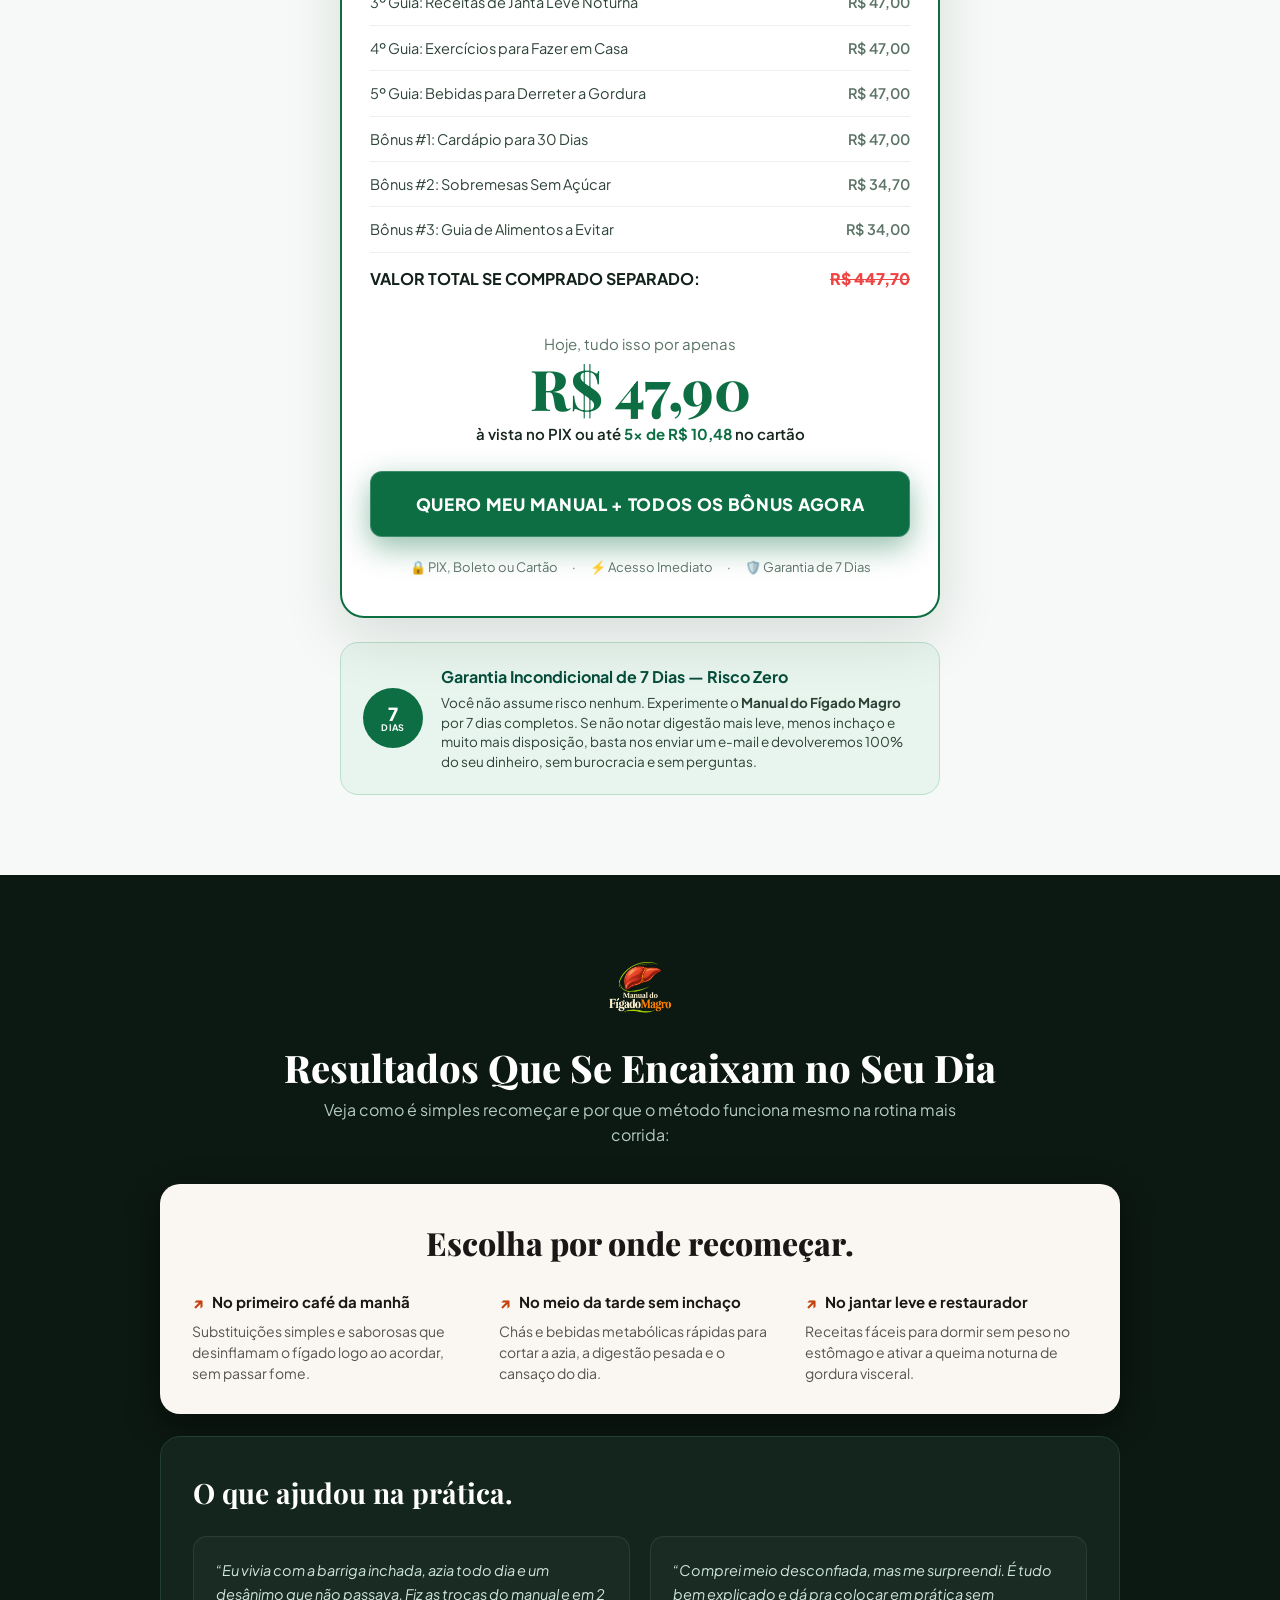
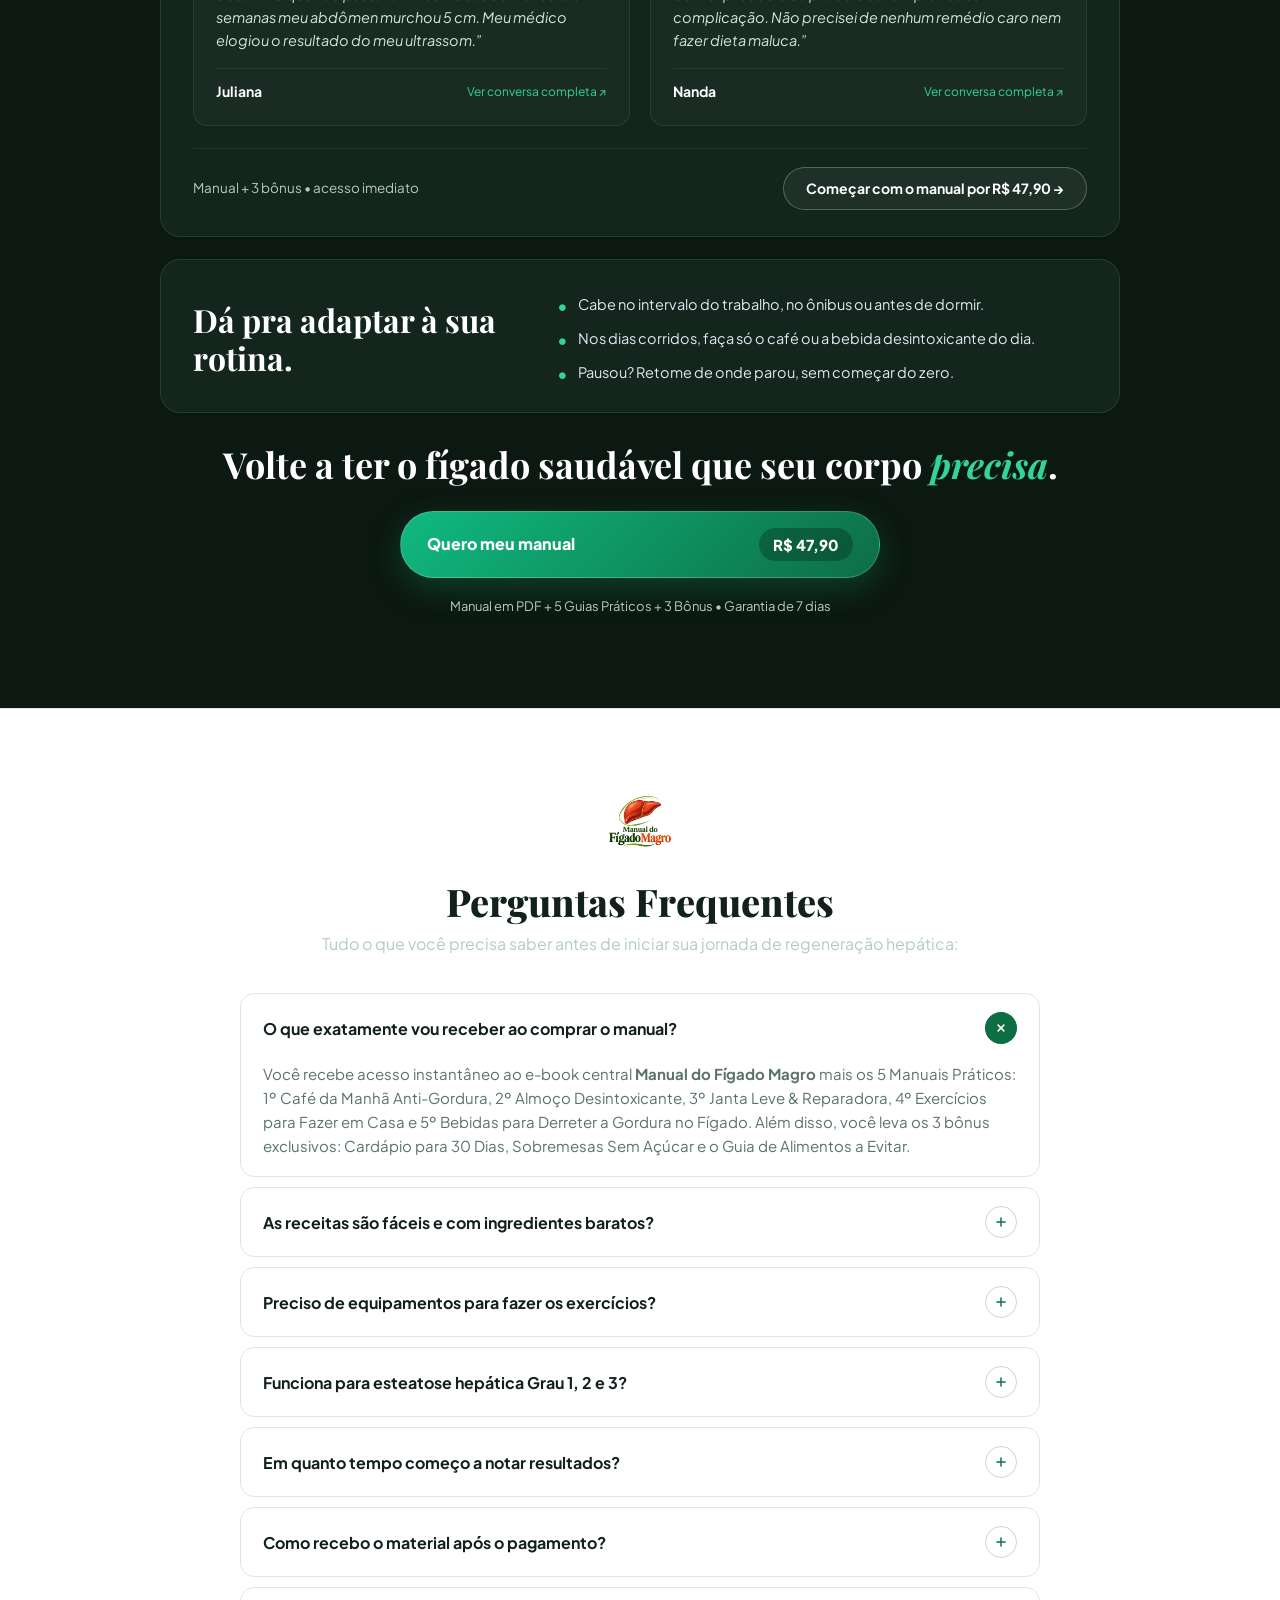
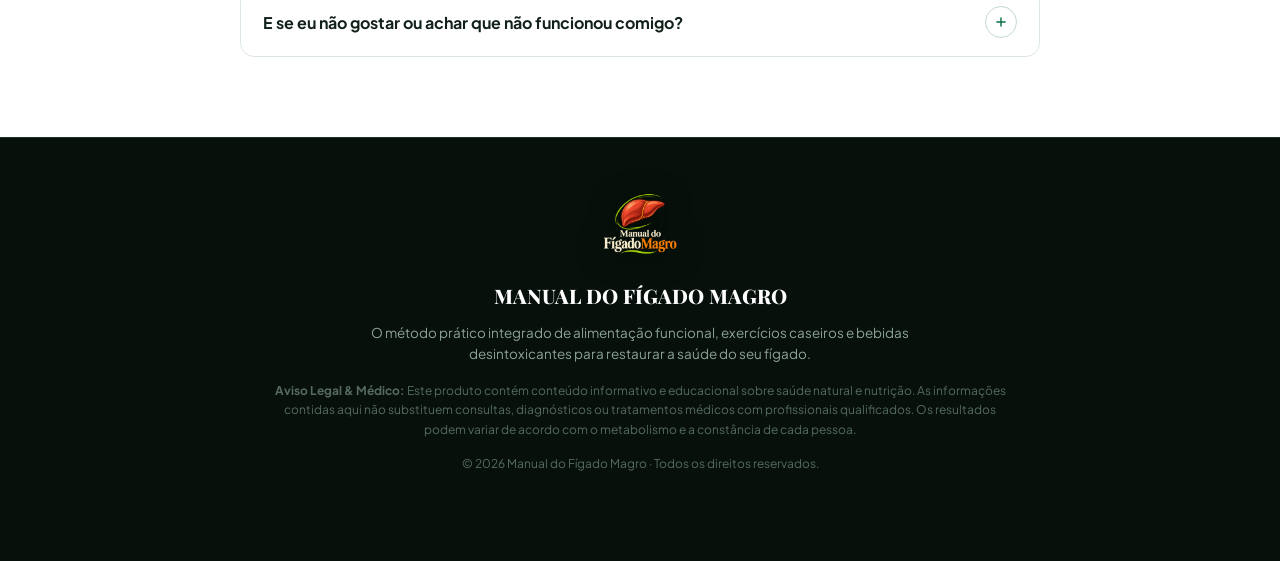
==== commit d79b68b8: "Add files via upload" ====
--- a/index.html
+++ b/index.html
@@ -1,4 +1,4 @@
-<!DOCTYPE html>
+﻿<!DOCTYPE html>
 <html lang="pt-BR">
 
 <head>
@@ -82,7 +82,6 @@
       <div class="container">
         <div class="sec-head">
           <img src="images/mockup-verde-escuro.png" alt="Selo Oficial Manual do Fígado Magro" class="sec-brand-seal" loading="lazy">
-          <span class="eyebrow">01 / A Transformação</span>
           <h2 class="sec-title" id="h-protocolo">O que o Manual vai fazer</h2>
           <p class="sec-sub">Entenda como o método atua no seu organismo para reverter a sobrecarga de gordura e devolver a vitalidade natural do seu fígado passo a passo.</p>
         </div>
@@ -114,7 +113,6 @@
       <div class="container">
         <div class="sec-head">
           <img src="images/mockup-letras-claras.png" alt="Manual do Fígado Magro" class="sec-brand-seal" loading="lazy">
-          <span class="eyebrow">02 / Os 5 Guias Práticos</span>
           <h2 class="sec-title" id="h-volumes">Um Ecossistema Completo de Desintoxicação</h2>
           <p class="sec-sub">Tudo estruturado passo a passo, direto ao ponto. Cinco guias independentes e integrados que cobrem cada momento do seu dia:</p>
         </div>
@@ -225,69 +223,309 @@
     </section>
 
     <!-- ========================================================================
+         NOVO MÓDULO: AMOSTRA DAS RECEITAS / CARROSSEL CONTÍNUO IMPARÁVEL (DARK FOREST)
+         ======================================================================== -->
+    <section class="sec-dark recipes-preview-section" id="amostra-receitas" aria-labelledby="h-amostra-receitas">
+      <div class="container">
+        <div class="sec-head">
+          <img src="images/mockup-letras-claras.png" alt="Selo Oficial Manual do Fígado Magro" class="sec-brand-seal" loading="lazy">
+          <h2 class="sec-title" id="h-amostra-receitas" style="color:#FFFFFF;">Veja Como as Receitas São Por Dentro</h2>
+          <p class="sec-sub">Páginas reais do material que você vai receber no celular. Tudo ilustrado passo a passo, com ingredientes baratos e preparo de 5 a 20 minutos:</p>
+          <div class="marquee-hint-badge">
+            <span class="pulse-dot"></span>
+            <span>Amostras ilustrativas dos 5 e-books • Deslizando automaticamente</span>
+          </div>
+        </div>
+      </div>
+
+      <!-- Marquee Infinito Imparável (Passa automaticamente da direita para a esquerda) -->
+      <div class="recipes-marquee-wrap" aria-roledescription="carrossel contínuo de receitas" aria-label="Amostra de páginas das receitas do Manual">
+        <!-- Grupo 1 -->
+        <div class="recipes-marquee-group">
+          <!-- 1: Café - Omelete -->
+          <div class="recipe-card">
+            <span class="recipe-card-badge">☕ Café da Manhã</span>
+            <div class="recipe-card-img-wrap">
+              <img src="images/receita-cafe-omelete.jpg" alt="Receita de Café da Manhã: Omelete de espinafre e tomate" class="recipe-page-img" loading="lazy">
+            </div>
+          </div>
+
+          <!-- 2: Café - Crepioca -->
+          <div class="recipe-card">
+            <span class="recipe-card-badge">☕ Café da Manhã</span>
+            <div class="recipe-card-img-wrap">
+              <img src="images/receita-cafe-crepioca.jpg" alt="Receita de Café da Manhã: Crepioca de queijo branco e orégano" class="recipe-page-img" loading="lazy">
+            </div>
+          </div>
+
+          <!-- 3: Almoço - Salada -->
+          <div class="recipe-card">
+            <span class="recipe-card-badge">🥗 Almoço</span>
+            <div class="recipe-card-img-wrap">
+              <img src="images/receita-almoco-salada.jpg" alt="Receita de Almoço: Salada de grão-de-bico com frango" class="recipe-page-img" loading="lazy">
+            </div>
+          </div>
+
+          <!-- 4: Almoço - Frango ao Forno -->
+          <div class="recipe-card">
+            <span class="recipe-card-badge">🥗 Almoço</span>
+            <div class="recipe-card-img-wrap">
+              <img src="images/receita-almoco-frango.jpg" alt="Receita de Almoço: Frango ao forno com batata e cenoura" class="recipe-page-img" loading="lazy">
+            </div>
+          </div>
+
+          <!-- 5: Jantar - Bowl de Quinoa -->
+          <div class="recipe-card">
+            <span class="recipe-card-badge">🍲 Jantar</span>
+            <div class="recipe-card-img-wrap">
+              <img src="images/receita-janta-quinoa.jpg" alt="Receita de Jantar: Bowl de quinoa, grão-de-bico e folhas" class="recipe-page-img" loading="lazy">
+            </div>
+          </div>
+
+          <!-- 6: Jantar - Abobrinha Recheada -->
+          <div class="recipe-card">
+            <span class="recipe-card-badge">🍲 Jantar</span>
+            <div class="recipe-card-img-wrap">
+              <img src="images/receita-janta-abobrinha.jpg" alt="Receita de Jantar: Abobrinha recheada com frango" class="recipe-page-img" loading="lazy">
+            </div>
+          </div>
+
+          <!-- 7: Jantar - Peixe Ensopado -->
+          <div class="recipe-card">
+            <span class="recipe-card-badge">🍲 Jantar</span>
+            <div class="recipe-card-img-wrap">
+              <img src="images/receita-janta-peixe.jpg" alt="Receita de Jantar: Peixe ensopado com legumes" class="recipe-page-img" loading="lazy">
+            </div>
+          </div>
+
+          <!-- 8: Bebidas - Suco Cenoura Laranja -->
+          <div class="recipe-card">
+            <span class="recipe-card-badge">🍹 Bebidas</span>
+            <div class="recipe-card-img-wrap">
+              <img src="images/receita-bebida-cenoura.jpg" alt="Receita de Bebidas: Bebida de Cenoura com Laranja" class="recipe-page-img" loading="lazy">
+            </div>
+          </div>
+
+          <!-- 9: Bebidas - Chá Gelado de Limão -->
+          <div class="recipe-card">
+            <span class="recipe-card-badge">🍹 Bebidas</span>
+            <div class="recipe-card-img-wrap">
+              <img src="images/receita-bebida-cha.jpg" alt="Receita de Bebidas: Chá Gelado de Limão sem Açúcar" class="recipe-page-img" loading="lazy">
+            </div>
+          </div>
+        </div>
+
+        <!-- Grupo 2 (Duplicado para loop infinito sem interrupções) -->
+        <div class="recipes-marquee-group" aria-hidden="true">
+          <!-- 1: Café - Omelete -->
+          <div class="recipe-card">
+            <span class="recipe-card-badge">☕ Café da Manhã</span>
+            <div class="recipe-card-img-wrap">
+              <img src="images/receita-cafe-omelete.jpg" alt="Receita de Café da Manhã: Omelete de espinafre e tomate" class="recipe-page-img" loading="lazy">
+            </div>
+          </div>
+
+          <!-- 2: Café - Crepioca -->
+          <div class="recipe-card">
+            <span class="recipe-card-badge">☕ Café da Manhã</span>
+            <div class="recipe-card-img-wrap">
+              <img src="images/receita-cafe-crepioca.jpg" alt="Receita de Café da Manhã: Crepioca de queijo branco e orégano" class="recipe-page-img" loading="lazy">
+            </div>
+          </div>
+
+          <!-- 3: Almoço - Salada -->
+          <div class="recipe-card">
+            <span class="recipe-card-badge">🥗 Almoço</span>
+            <div class="recipe-card-img-wrap">
+              <img src="images/receita-almoco-salada.jpg" alt="Receita de Almoço: Salada de grão-de-bico com frango" class="recipe-page-img" loading="lazy">
+            </div>
+          </div>
+
+          <!-- 4: Almoço - Frango ao Forno -->
+          <div class="recipe-card">
+            <span class="recipe-card-badge">🥗 Almoço</span>
+            <div class="recipe-card-img-wrap">
+              <img src="images/receita-almoco-frango.jpg" alt="Receita de Almoço: Frango ao forno com batata e cenoura" class="recipe-page-img" loading="lazy">
+            </div>
+          </div>
+
+          <!-- 5: Jantar - Bowl de Quinoa -->
+          <div class="recipe-card">
+            <span class="recipe-card-badge">🍲 Jantar</span>
+            <div class="recipe-card-img-wrap">
+              <img src="images/receita-janta-quinoa.jpg" alt="Receita de Jantar: Bowl de quinoa, grão-de-bico e folhas" class="recipe-page-img" loading="lazy">
+            </div>
+          </div>
+
+          <!-- 6: Jantar - Abobrinha Recheada -->
+          <div class="recipe-card">
+            <span class="recipe-card-badge">🍲 Jantar</span>
+            <div class="recipe-card-img-wrap">
+              <img src="images/receita-janta-abobrinha.jpg" alt="Receita de Jantar: Abobrinha recheada com frango" class="recipe-page-img" loading="lazy">
+            </div>
+          </div>
+
+          <!-- 7: Jantar - Peixe Ensopado -->
+          <div class="recipe-card">
+            <span class="recipe-card-badge">🍲 Jantar</span>
+            <div class="recipe-card-img-wrap">
+              <img src="images/receita-janta-peixe.jpg" alt="Receita de Jantar: Peixe ensopado com legumes" class="recipe-page-img" loading="lazy">
+            </div>
+          </div>
+
+          <!-- 8: Bebidas - Suco Cenoura Laranja -->
+          <div class="recipe-card">
+            <span class="recipe-card-badge">🍹 Bebidas</span>
+            <div class="recipe-card-img-wrap">
+              <img src="images/receita-bebida-cenoura.jpg" alt="Receita de Bebidas: Bebida de Cenoura com Laranja" class="recipe-page-img" loading="lazy">
+            </div>
+          </div>
+
+          <!-- 9: Bebidas - Chá Gelado de Limão -->
+          <div class="recipe-card">
+            <span class="recipe-card-badge">🍹 Bebidas</span>
+            <div class="recipe-card-img-wrap">
+              <img src="images/receita-bebida-cha.jpg" alt="Receita de Bebidas: Chá Gelado de Limão sem Açúcar" class="recipe-page-img" loading="lazy">
+            </div>
+          </div>
+        </div>
+      </div>
+
+      <!-- Botão de Ação -->
+      <div class="container" style="margin-top: 28px; text-align: center; padding: 0 16px;">
+        <a href="#oferta" class="btn-cta" style="max-width: 440px; margin: 0 auto;">Quero ter acesso a todas as receitas</a>
+      </div>
+    </section>
+
+    <!-- ========================================================================
          MÓDULO 4: RESULTADOS REAIS & PROVA SOCIAL (LIGHT CREAM)
          ======================================================================== -->
     <section class="sec-light" id="depoimentos" aria-labelledby="h-depoimentos">
       <div class="container">
         <div class="sec-head">
           <img src="images/mockup-verde-escuro.png" alt="Selo Oficial Manual do Fígado Magro" class="sec-brand-seal" loading="lazy">
-          <span class="eyebrow">03 / Prova Social</span>
           <h2 class="sec-title" id="h-depoimentos">Sorriso de quem teve resultado</h2>
           <p class="sec-sub">Pessoas reais que derreteram a gordura no fígado e se sentem bem novamente:</p>
         </div>
 
-        <div class="results-grid">
-          <!-- Depoimento 1: Marcos -->
-          <div class="result-card">
-            <div class="result-photo-wrap">
-              <img src="images/depoimento-foto-1.jpg" alt="Marcos Aurélio com o Manual do Fígado Magro" class="result-photo" loading="lazy">
-              <span class="result-photo-badge">Aluno Verificado ✓</span>
-            </div>
-            <div class="result-stars">★★★★★</div>
-            <p class="result-text">
-              “No meu último ultrassom, o médico conferiu a tela duas vezes: A gordura no fígado estava em Grau 3 e
-              sumiu completamente! As receitas de almoço são fáceis e as bebidas desincharam minha barriga em 10 dias.
-              Valeu cada centavo!”
-            </p>
-            <div class="result-author">
-              <div class="result-info">
-                <h5>Marcos Aurélio, 54 anos</h5>
-              </div>
-            </div>
-          </div>
-
-          <!-- Depoimento 2: Helena -->
-          <div class="result-card">
-            <div class="result-photo-wrap">
-              <img src="images/depoimento-foto-2.jpg" alt="Helena Miranda com o Manual do Fígado Magro" class="result-photo" loading="lazy">
-              <span class="result-photo-badge">Aluna Verificada ✓</span>
-            </div>
-            <div class="result-stars">★★★★★</div>
-            <p class="result-text">
-              “Eu acordava todos os dias com a boca amarga e sem energia. O guia de café da manhã e os exercícios fáceis
-              mudaram a minha rotina. Hoje durmo a noite inteira sem sentir o refluxo!”
-            </p>
-            <div class="result-author">
-              <div class="result-info">
-                <h5>Helena Miranda, 42 anos</h5>
-              </div>
-            </div>
-          </div>
-
-          <!-- Depoimento 3: Patrícia -->
-          <div class="result-card">
-            <div class="result-photo-wrap">
-              <img src="images/depoimento-foto-3.jpg" alt="Patrícia Ramos com o Manual do Fígado Magro" class="result-photo" loading="lazy">
-              <span class="result-photo-badge">Aluna Verificada ✓</span>
-            </div>
-            <div class="result-stars">★★★★★</div>
-            <p class="result-text">
-              “Meu TGP estava em 84 e o TGO em 76. Já estava apavorada com medo do fígado piorar. Usei os 5 guias do Manual
-              do Fígado Magro e quando repeti os exames depois de 3 semanas, as taxas normalizaram completamente.”
-            </p>
-            <div class="result-author">
-              <div class="result-info">
-                <h5>Patrícia Ramos, 48 anos</h5>
+        <div class="carousel testimonials-carousel" aria-roledescription="carrossel" aria-label="Depoimentos de Alunos com Foto">
+          <div class="car-head">
+            <span class="car-hint">Deslize para ver todos os depoimentos</span>
+            <div class="car-nav">
+              <button type="button" class="car-btn car-prev" aria-label="Depoimento anterior">
+                <svg width="20" height="20" viewBox="0 0 24 24" fill="none" stroke="currentColor" stroke-width="2.2" stroke-linecap="round" stroke-linejoin="round" aria-hidden="true">
+                  <path d="M19 12H5"></path><path d="m11 6-6 6 6 6"></path>
+                </svg>
+              </button>
+              <span class="car-count" aria-live="polite">1 de 6</span>
+              <button type="button" class="car-btn car-next" aria-label="Próximo depoimento">
+                <svg width="20" height="20" viewBox="0 0 24 24" fill="none" stroke="currentColor" stroke-width="2.2" stroke-linecap="round" stroke-linejoin="round" aria-hidden="true">
+                  <path d="M5 12h14"></path><path d="m13 6 6 6-6 6"></path>
+                </svg>
+              </button>
+            </div>
+          </div>
+
+          <div class="car-track results-track">
+            <!-- Depoimento 1: Roberto -->
+            <div class="result-card" id="depoimento-1">
+              <div class="result-photo-wrap">
+                <img src="images/depoimento-foto-1.jpg" alt="Roberto Silveira com o Guia Café da Manhã do Manual do Fígado Magro" class="result-photo" loading="lazy">
+                <span class="result-photo-badge">Aluno Verificado ✓</span>
+              </div>
+              <div class="result-stars">★★★★★</div>
+              <p class="result-text">
+                “Eu acordava todo dia com a boca amarga, peso no estômago e sem disposição para nada. Quando comecei a seguir as receitas do Guia de Café da Manhã, em menos de duas semanas minha energia voltou e o amargor sumiu. No ultrassom recente, o médico confirmou: o fígado desinflamou!”
+              </p>
+              <div class="result-author">
+                <div class="result-info">
+                  <h5>Roberto Silveira, 52 anos</h5>
+                </div>
+              </div>
+            </div>
+
+            <!-- Depoimento 2: Juliana -->
+            <div class="result-card" id="depoimento-2">
+              <div class="result-photo-wrap">
+                <img src="images/depoimento-foto-2.jpg" alt="Juliana Mendes com o Guia de Almoço do Manual do Fígado Magro" class="result-photo" loading="lazy">
+                <span class="result-photo-badge">Aluna Verificada ✓</span>
+              </div>
+              <div class="result-stars">★★★★★</div>
+              <p class="result-text">
+                “Na correria de trânsito e trabalho, eu comia qualquer besteira na rua e meu fígado foi para Grau 2 de esteatose. O Guia de Almoço salvou minha rotina: pratos deliciosos, rápidos e que não pesam na digestão. Minha barriga desinchou muito e perdi 4 kg sem sofrimento!”
+              </p>
+              <div class="result-author">
+                <div class="result-info">
+                  <h5>Juliana Mendes, 41 anos</h5>
+                </div>
+              </div>
+            </div>
+
+            <!-- Depoimento 3: Mariana -->
+            <div class="result-card" id="depoimento-3">
+              <div class="result-photo-wrap">
+                <img src="images/depoimento-foto-3.jpg" alt="Mariana Vasconcelos com o Guia de Bebidas do Manual do Fígado Magro" class="result-photo" loading="lazy">
+                <span class="result-photo-badge">Aluna Verificada ✓</span>
+              </div>
+              <div class="result-stars">★★★★★</div>
+              <p class="result-text">
+                “As bebidas detox do guia são maravilhosas! Troquei sucos de caixinha e refrigerantes pelos chás e infusões que derretem gordura. Em 10 dias a retenção líquida desapareceu e meu TGP, que estava muito elevado, normalizou totalmente no exame de sangue.”
+              </p>
+              <div class="result-author">
+                <div class="result-info">
+                  <h5>Mariana Vasconcelos, 39 anos</h5>
+                </div>
+              </div>
+            </div>
+
+            <!-- Depoimento 4: Patrícia -->
+            <div class="result-card" id="depoimento-4">
+              <div class="result-photo-wrap">
+                <img src="images/depoimento-foto-4.jpg" alt="Patrícia Ramos com o Guia de Almoço do Manual do Fígado Magro" class="result-photo" loading="lazy">
+                <span class="result-photo-badge">Aluna Verificada ✓</span>
+              </div>
+              <div class="result-stars">★★★★★</div>
+              <p class="result-text">
+                “Meu TGP estava em 84 e o TGO em 76. Já estava apavorada com medo do fígado piorar. Usei os 5 guias do Manual do Fígado Magro e quando repeti os exames depois de 3 semanas, as taxas normalizaram completamente. Valeu cada centavo investido!”
+              </p>
+              <div class="result-author">
+                <div class="result-info">
+                  <h5>Patrícia Ramos, 47 anos</h5>
+                </div>
+              </div>
+            </div>
+
+            <!-- Depoimento 5: Carlos Eduardo -->
+            <div class="result-card" id="depoimento-5">
+              <div class="result-photo-wrap">
+                <img src="images/depoimento-foto-5.jpg" alt="Carlos Eduardo com o Guia de Jantar do Manual do Fígado Magro" class="result-photo" loading="lazy">
+                <span class="result-photo-badge">Aluno Verificado ✓</span>
+              </div>
+              <div class="result-stars">★★★★★</div>
+              <p class="result-text">
+                “Eu não conseguia dormir direito por causa do refluxo e daquela queimação após o jantar. As receitas do Guia de Jantar foram perfeitas: pratos leves, saborosos e que desinflamam o organismo à noite. Hoje durmo a noite toda com tranquilidade e sem azia!”
+              </p>
+              <div class="result-author">
+                <div class="result-info">
+                  <h5>Carlos Eduardo, 56 anos</h5>
+                </div>
+              </div>
+            </div>
+
+            <!-- Depoimento 6: Sandra -->
+            <div class="result-card" id="depoimento-6">
+              <div class="result-photo-wrap">
+                <img src="images/depoimento-foto-6.jpg" alt="Sandra Albuquerque com o Guia de Exercícios em Casa do Manual do Fígado Magro" class="result-photo" loading="lazy">
+                <span class="result-photo-badge">Aluna Verificada ✓</span>
+              </div>
+              <div class="result-stars">★★★★★</div>
+              <p class="result-text">
+                “Sempre tive pavor de academia, mas os exercícios de 15 minutos em casa são extremamente práticos. Fazendo na sala e comendo as receitas do manual, a gordura visceral reduziu rápido e me sinto outra pessoa, com muito mais vitalidade e ânimo!”
+              </p>
+              <div class="result-author">
+                <div class="result-info">
+                  <h5>Sandra Albuquerque, 49 anos</h5>
+                </div>
               </div>
             </div>
           </div>
@@ -302,7 +540,6 @@
       <div class="container">
         <div class="sec-head">
           <img src="images/mockup-verde-escuro.png" alt="Selo Oficial Manual do Fígado Magro" class="sec-brand-seal" loading="lazy">
-          <span class="eyebrow">04 / Bônus Gratuitos</span>
           <h2 class="sec-title" id="h-bonus">3 Presentes Especiais Liberados Gratuitamente Hoje</h2>
           <p class="sec-sub">Comprando hoje o Manual do Fígado Magro, você garante acesso completo a estes 3 guias complementares sem pagar nenhum centavo a mais:</p>
         </div>
@@ -345,7 +582,6 @@
       <div class="s170">
         <div class="s171">
           <div>
-            <span class="eyebrow" style="color:var(--primary); margin-bottom:8px; display:inline-block;">05 / Provas no WhatsApp</span>
             <h2 class="sec-title" id="h-whatsapp" style="color:var(--ink-dark); font-size: clamp(24px, 3.2vw, 32px);">Depoimentos Espontâneos no WhatsApp</h2>
             <p class="prints-sub">Conversas reais enviadas por alunos no dia a dia. Toque na imagem para ampliar em tela cheia:</p>
           </div>
@@ -449,7 +685,6 @@
       <div class="container">
         <div class="sec-head">
           <img src="images/mockup-letras-claras.png" alt="Selo Oficial Manual do Fígado Magro" class="sec-brand-seal" loading="lazy">
-          <span class="eyebrow">06 / Entrega & Acesso</span>
           <h2 class="sec-title" id="h-entrega" style="color:#FFFFFF;">Tudo Pronto na Palma da Sua Mão</h2>
           <p class="sec-sub">Veja como é rápido, seguro e descomplicado receber o seu acesso:</p>
         </div>
@@ -499,7 +734,6 @@
       <div class="container">
         <div class="sec-head">
           <img src="images/mockup-verde-escuro.png" alt="Selo Oficial Manual do Fígado Magro" class="sec-brand-seal" loading="lazy">
-          <span class="eyebrow">07 / Praticidade Total</span>
           <h2 class="sec-title" id="h-praticidade">Cabe na palma da mão. E muda a saúde de todo o seu organismo.</h2>
           <p class="sec-sub">Sem enrolação, feito especificamente para quem tem pouco tempo e precisa de resultados rápidos.</p>
         </div>
@@ -530,7 +764,6 @@
       <div class="container">
         <div class="sec-head">
           <img src="images/mockup-letras-claras.png" alt="Selo Oficial Manual do Fígado Magro" class="sec-brand-seal" loading="lazy">
-          <span class="eyebrow">08 / Economia Real</span>
           <h2 class="sec-title" id="h-detalhes-bonus" style="color:#FFFFFF;">Detalhes dos Bônus que Você Vai Receber</h2>
           <p class="sec-sub">Veja exatamente tudo o que está incluso no pacote de hoje com a economia real de cada material:</p>
         </div>
@@ -655,7 +888,6 @@
       <div class="container">
         <div class="sec-head">
           <img src="images/mockup-letras-claras.png" alt="Selo Oficial Manual do Fígado Magro" class="sec-brand-seal" loading="lazy">
-          <span class="eyebrow">09 / Transformação & Prática</span>
           <h2 class="sec-title" id="h-rotina-resultados" style="color:#FFFFFF;">Resultados Que Se Encaixam no Seu Dia</h2>
           <p class="sec-sub">Veja como é simples recomeçar e por que o método funciona mesmo na rotina mais corrida:</p>
         </div>
@@ -744,7 +976,6 @@
       <div class="container-narrow">
         <div class="sec-head">
           <img src="images/mockup-verde-escuro.png" alt="Selo Oficial Manual do Fígado Magro" class="sec-brand-seal" loading="lazy">
-          <span class="eyebrow">10 / Dúvidas Frequentes</span>
           <h2 class="sec-title" id="h-faq">Perguntas Frequentes</h2>
           <p class="sec-sub">Tudo o que você precisa saber antes de iniciar sua jornada de regeneração hepática:</p>
         </div>
--- a/style.css
+++ b/style.css
@@ -35,6 +35,8 @@
   font-size: 16px;
   -webkit-text-size-adjust: 100%;
   text-size-adjust: 100%;
+  overflow-x: hidden;
+  width: 100%;
 }
 
 body {
@@ -46,7 +48,13 @@
   -webkit-font-smoothing: antialiased;
   -moz-osx-font-smoothing: grayscale;
   overflow-x: hidden;
+  width: 100%;
   padding-bottom: 0;
+}
+
+button, a, input, select, summary {
+  touch-action: manipulation;
+  -webkit-tap-highlight-color: transparent;
 }
 
 img {
@@ -108,15 +116,7 @@
 }
 
 .eyebrow {
-  font-size: 13px;
-  font-weight: 700;
-  letter-spacing: 0.05em;
-  text-transform: uppercase;
-  color: var(--emerald-bright);
-}
-
-.sec-light .eyebrow {
-  color: var(--primary);
+  display: none !important;
 }
 
 .sec-title {
@@ -559,8 +559,212 @@
 }
 
 /* --------------------------------------------------------------------------
-   MÓDULO 4: RESULTADOS REAIS & PROVA SOCIAL (LIGHT CREAM)
+   NOVO MÓDULO: AMOSTRA DAS RECEITAS (CARROSSEL MARQUEE IMPARÁVEL)
    -------------------------------------------------------------------------- */
+.recipes-preview-section {
+  padding: 76px 0 84px;
+  background: var(--bg-dark);
+  color: var(--ink-light);
+  overflow: hidden;
+  position: relative;
+  border-bottom: 1px solid var(--bg-dark-border);
+}
+
+.marquee-hint-badge {
+  display: inline-flex;
+  align-items: center;
+  gap: 8px;
+  background: rgba(16, 185, 129, 0.12);
+  border: 1px solid rgba(16, 185, 129, 0.35);
+  color: var(--mint-light);
+  font-size: 13px;
+  font-weight: 600;
+  padding: 6px 14px;
+  border-radius: 9999px;
+  margin: 10px auto 0;
+  max-width: 90%;
+}
+
+.pulse-dot {
+  width: 8px;
+  height: 8px;
+  border-radius: 50%;
+  background: var(--emerald-bright);
+  box-shadow: 0 0 10px var(--emerald-bright);
+  flex-shrink: 0;
+  animation: pulse-dot-anim 2s infinite;
+}
+
+@keyframes pulse-dot-anim {
+  0%, 100% { transform: scale(1); opacity: 1; }
+  50% { transform: scale(1.4); opacity: 0.6; }
+}
+
+.recipes-marquee-wrap {
+  width: 100%;
+  overflow: hidden;
+  display: flex;
+  gap: 22px;
+  padding: 24px 0 16px;
+  user-select: none;
+  pointer-events: none; /* Imagens ilustrativas não interativas */
+  mask-image: linear-gradient(to right, transparent 0%, black 5%, black 95%, transparent 100%);
+  -webkit-mask-image: linear-gradient(to right, transparent 0%, black 5%, black 95%, transparent 100%);
+}
+
+.recipes-marquee-group {
+  flex-shrink: 0;
+  display: flex;
+  align-items: stretch;
+  gap: 22px;
+  min-width: 100%;
+  animation: marquee-scroll-left 46s linear infinite;
+  will-change: transform;
+}
+
+@keyframes marquee-scroll-left {
+  from {
+    transform: translateX(0);
+  }
+  to {
+    transform: translateX(calc(-100% - 22px));
+  }
+}
+
+.recipe-card {
+  width: 250px;
+  flex-shrink: 0;
+  background: var(--bg-dark-card);
+  border: 1px solid var(--bg-dark-border);
+  border-radius: 18px;
+  padding: 12px;
+  display: flex;
+  flex-direction: column;
+  gap: 8px;
+  box-shadow: 0 12px 30px rgba(0, 0, 0, 0.45);
+}
+
+.recipe-card-badge {
+  display: inline-block;
+  align-self: flex-start;
+  background: #173024;
+  color: var(--mint-light);
+  border: 1px solid #284C3A;
+  font-size: 11px;
+  font-weight: 800;
+  text-transform: uppercase;
+  padding: 3px 9px;
+  border-radius: 9999px;
+  letter-spacing: 0.04em;
+}
+
+.recipe-card-img-wrap {
+  position: relative;
+  width: 100%;
+  aspect-ratio: 420 / 594;
+  border-radius: 12px;
+  overflow: hidden;
+  background: #FFFFFF;
+  box-shadow: 0 8px 22px rgba(0, 0, 0, 0.35);
+}
+
+.recipe-page-img {
+  width: 100%;
+  height: 100%;
+  object-fit: cover;
+  object-position: top center;
+  display: block;
+}
+
+/* --------------------------------------------------------------------------
+   MÓDULO 4: RESULTADOS REAIS & PROVA SOCIAL (CARROSSEL HORIZONTAL)
+   -------------------------------------------------------------------------- */
+.testimonials-carousel {
+  position: relative;
+  width: 100%;
+}
+
+.testimonials-carousel .car-head {
+  display: flex;
+  justify-content: space-between;
+  align-items: center;
+  gap: 12px;
+  margin-bottom: 16px;
+}
+
+.testimonials-carousel .car-hint {
+  font-size: 13.5px;
+  color: var(--muted-dark);
+  font-weight: 600;
+  display: inline-flex;
+  align-items: center;
+  gap: 8px;
+}
+
+.testimonials-carousel .car-hint::before {
+  content: '';
+  display: inline-block;
+  width: 8px;
+  height: 8px;
+  border-radius: 50%;
+  background: var(--emerald-bright);
+  box-shadow: 0 0 0 3px rgba(16, 185, 129, 0.2);
+}
+
+.testimonials-carousel .car-nav {
+  display: flex;
+  align-items: center;
+  gap: 10px;
+  font-size: 13px;
+  font-weight: 700;
+  color: var(--muted-dark);
+  white-space: nowrap;
+}
+
+.testimonials-carousel .car-btn {
+  width: 44px;
+  height: 44px;
+  border-radius: 50%;
+  background: #FFFFFF;
+  border: 1.5px solid #D1E5DC;
+  color: var(--primary);
+  display: flex;
+  align-items: center;
+  justify-content: center;
+  cursor: pointer;
+  transition: all 0.2s ease;
+  box-shadow: 0 4px 12px rgba(12, 24, 18, 0.05);
+}
+
+.testimonials-carousel .car-btn:hover:not(:disabled) {
+  background: var(--primary);
+  color: #FFFFFF;
+  border-color: var(--primary);
+  transform: translateY(-2px);
+  box-shadow: 0 8px 18px rgba(6, 78, 59, 0.2);
+}
+
+.testimonials-carousel .car-btn:disabled {
+  opacity: 0.35;
+  cursor: default;
+  transform: none;
+}
+
+.testimonials-carousel .results-track {
+  overflow-x: auto;
+  scroll-snap-type: x mandatory;
+  scroll-behavior: smooth;
+  scrollbar-width: none;
+  -webkit-overflow-scrolling: touch;
+  display: flex;
+  gap: 20px;
+  padding: 6px 4px 22px;
+}
+
+.testimonials-carousel .results-track::-webkit-scrollbar {
+  display: none;
+}
+
 .results-grid {
   display: grid;
   grid-template-columns: repeat(auto-fit, minmax(290px, 1fr));
@@ -571,7 +775,7 @@
   background: #FFFFFF;
   border: 1px solid var(--bg-light-border);
   border-radius: 20px;
-  padding: 16px;
+  padding: 18px;
   box-shadow: 0 10px 30px rgba(12, 24, 18, 0.05);
   display: flex;
   flex-direction: column;
@@ -579,6 +783,10 @@
   gap: 14px;
   transition: transform 0.2s ease, box-shadow 0.2s ease;
   position: relative;
+  flex: 0 0 calc(33.333% - 14px);
+  min-width: 310px;
+  max-width: 360px;
+  scroll-snap-align: start;
 }
 
 .result-card:hover {
@@ -2017,62 +2225,747 @@
 }
 
 /* --------------------------------------------------------------------------
-   RESPONSIVIDADE (MEDIA QUERIES)
+   RESPONSIVIDADE (MEDIA QUERIES - 100% MOBILE-FIRST UX)
    -------------------------------------------------------------------------- */
 @media (max-width: 860px) {
-  .protocol-grid, .palma-grid {
+  .protocol-grid, 
+  .palma-grid {
     grid-template-columns: 1fr;
     gap: 28px;
   }
-  .protocol-img, .palma-photo {
+  .protocol-img-card,
+  .protocol-img, 
+  .palma-photo {
     max-width: 320px;
+    margin: 0 auto;
+  }
+  .protocol-body,
+  .palma-content {
+    text-align: left;
+  }
+  .result-card {
+    flex: 0 0 calc(50% - 10px);
+    min-width: 280px;
   }
 }
 
 @media (max-width: 768px) {
+  /* Seções e Espaçamentos Verticais mais Confortáveis no Mobile */
+  .sec-dark,
+  .sec-light,
+  .compare-section,
+  .prints-section,
+  .offer-section,
+  .po-section,
+  .faq-section {
+    padding: 48px 16px;
+  }
+
+  .container,
+  .container-narrow {
+    padding-left: 0;
+    padding-right: 0;
+    width: 100%;
+  }
+
+  /* Cabeçalhos de Seção */
+  .sec-head {
+    margin-bottom: 24px;
+    gap: 6px;
+  }
+
+  .sec-brand-seal {
+    width: 52px;
+    height: 52px;
+    margin-bottom: 10px;
+  }
+
+  .eyebrow {
+    font-size: 11.5px;
+    letter-spacing: 0.04em;
+  }
+
+  .sec-title {
+    font-size: clamp(23px, 6vw, 29px);
+    line-height: 1.22;
+  }
+
+  .sec-sub {
+    font-size: 15px;
+    line-height: 1.5;
+  }
+
+  /* ---------------- Módulo 1: Hero Section ---------------- */
   .hero-section {
-    padding: 48px 16px 64px;
-  }
+    padding: 38px 16px 46px;
+  }
+
   .hero-grid {
-    gap: 36px;
-  }
-  .po-tri-grid, .po-dep-grid, .po-rotina-flex {
+    flex-direction: column;
+    gap: 26px;
+    align-items: center;
+  }
+
+  .hero-content {
+    flex: 1 1 100%;
+    width: 100%;
+    gap: 18px;
+    text-align: center;
+  }
+
+  .hero-title {
+    font-size: clamp(26px, 7.5vw, 36px);
+    line-height: 1.18;
+    text-align: center;
+  }
+
+  .hero-sub {
+    font-size: 15.5px;
+    line-height: 1.55;
+    text-align: center;
+    max-width: 100%;
+  }
+
+  .hero-actions {
+    width: 100%;
+    align-items: stretch;
+    gap: 14px;
+  }
+
+  .hero-actions .btn-cta {
+    width: 100%;
+    max-width: 100%;
+  }
+
+  .hero-security {
+    justify-content: center;
+    gap: 8px 14px;
+    font-size: 12px;
+  }
+
+  .hero-mockup-wrap {
+    flex: 1 1 100%;
+    width: 100%;
+    max-width: 300px;
+    margin: 4px auto 0;
+  }
+
+  .hero-mockup {
+    width: 100%;
+    max-width: 280px;
+    border-radius: 14px;
+  }
+
+  /* ---------------- Módulo 2: O que o Manual vai fazer ---------------- */
+  .protocol-img-card {
+    max-width: 300px;
+    border-radius: 16px;
+  }
+
+  .protocol-body p {
+    font-size: 15px;
+    line-height: 1.6;
+  }
+
+  /* ---------------- Módulo 3: Os 5 Guias Práticos ---------------- */
+  .guides-grid {
     grid-template-columns: 1fr;
     gap: 18px;
-  }
+    margin-top: 20px;
+  }
+
+  .guide-card {
+    padding: 22px 18px;
+    border-radius: 18px;
+    align-items: center;
+    text-align: center;
+  }
+
+  .guide-badge {
+    align-self: center;
+  }
+
+  .guide-cover {
+    max-width: 180px;
+  }
+
+  .guide-card-title {
+    font-size: 18px;
+  }
+
+  .guide-card-desc {
+    font-size: 14px;
+    line-height: 1.5;
+  }
+
+  /* ---------------- NOVO MÓDULO: Amostra das Receitas (Marquee Mobile) ---------------- */
+  .recipes-preview-section {
+    padding: 48px 0 52px;
+  }
+
+  .recipes-marquee-wrap {
+    gap: 16px;
+    padding: 18px 0 14px;
+    mask-image: linear-gradient(to right, transparent 0%, black 6%, black 94%, transparent 100%);
+    -webkit-mask-image: linear-gradient(to right, transparent 0%, black 6%, black 94%, transparent 100%);
+  }
+
+  .recipes-marquee-group {
+    gap: 16px;
+    animation: marquee-scroll-left-mobile 36s linear infinite;
+  }
+
+  @keyframes marquee-scroll-left-mobile {
+    from {
+      transform: translateX(0);
+    }
+    to {
+      transform: translateX(calc(-100% - 16px));
+    }
+  }
+
+  .recipe-card {
+    width: 210px;
+    padding: 12px;
+    border-radius: 16px;
+    gap: 8px;
+  }
+
+  .recipe-card-badge {
+    font-size: 10px;
+    padding: 2px 7px;
+  }
+
+  .marquee-hint-badge {
+    font-size: 11.5px;
+    padding: 5px 12px;
+  }
+
+  /* ---------------- Módulo 4: Resultados Reais (Carrossel Mobile) ---------------- */
+  .testimonials-carousel .car-head {
+    margin-bottom: 12px;
+  }
+
+  .testimonials-carousel .car-hint {
+    font-size: 12px;
+  }
+
+  .testimonials-carousel .car-btn {
+    width: 38px;
+    height: 38px;
+  }
+
+  .testimonials-carousel .results-track {
+    gap: 14px;
+    padding: 4px 2px 18px;
+  }
+
+  .result-card {
+    flex: 0 0 85%;
+    max-width: 310px;
+    scroll-snap-align: center;
+    padding: 16px;
+    border-radius: 18px;
+  }
+
+  .result-photo-wrap {
+    aspect-ratio: 4 / 5;
+    max-height: 380px;
+  }
+
+  .result-text {
+    font-size: 14px;
+    line-height: 1.55;
+  }
+
+  /* ---------------- Módulo 5: Bônus Exclusivos ---------------- */
+  .bonuses-grid {
+    grid-template-columns: 1fr;
+    gap: 18px;
+    margin-top: 22px;
+  }
+
+  .bonus-card {
+    padding: 22px 18px;
+    border-radius: 18px;
+    align-items: center;
+    text-align: center;
+  }
+
+  .bonus-badge {
+    align-self: center;
+  }
+
+  .bonus-img {
+    max-width: 180px;
+  }
+
+  .bonus-card h4 {
+    font-size: 18px;
+  }
+
+  /* ---------------- Módulo 6: Prints WhatsApp (Carrossel) ---------------- */
+  .prints-section {
+    padding: 44px 14px;
+  }
+
+  .s170 {
+    border-radius: 20px;
+  }
+
+  .s171 {
+    padding: 26px 16px 20px;
+    gap: 18px;
+  }
+
+  .car2 .car-head {
+    margin-bottom: 10px;
+  }
+
+  .car2 .s174 {
+    border-radius: 14px;
+  }
+
+  .car2 .s175 {
+    aspect-ratio: unset;
+    max-height: 460px;
+    object-fit: contain;
+    background: #EFEAE2;
+  }
+
+  .car2 .s176 {
+    font-size: 15px;
+    padding: 14px 16px 10px;
+  }
+
+  .s177 {
+    padding: 12px 16px;
+    flex-wrap: wrap;
+    gap: 10px;
+  }
+
+  .s181 {
+    width: 100%;
+    justify-content: center;
+    padding: 9px 14px;
+  }
+
+  .s182 {
+    padding: 16px 14px;
+    flex-direction: column;
+    align-items: stretch;
+    text-align: center;
+    gap: 12px;
+  }
+
+  .s183 {
+    font-size: 12.5px;
+  }
+
+  .s184 {
+    min-width: unset;
+    width: 100%;
+    padding: 14px 18px;
+    font-size: 15px;
+  }
+
+  /* ---------------- Módulo 7: Entrega Digital ---------------- */
+  .delivery-grid {
+    grid-template-columns: 1fr;
+    gap: 14px;
+    margin-top: 22px;
+  }
+
+  .delivery-card {
+    padding: 18px 16px;
+    border-radius: 16px;
+    gap: 8px;
+  }
+
+  .delivery-card h3 {
+    font-size: 18px;
+  }
+
+  .delivery-card p {
+    font-size: 13.5px;
+  }
+
+  /* ---------------- Módulo 8: Cabe na Palma da Mão ---------------- */
+  .palma-grid {
+    grid-template-columns: 1fr;
+    gap: 22px;
+  }
+
+  .palma-photo {
+    max-width: 280px;
+    margin: 0 auto;
+    border-radius: 16px;
+  }
+
+  .palma-content {
+    display: flex;
+    flex-direction: column;
+    gap: 14px;
+  }
+
+  .palma-content p {
+    font-size: 15px;
+    line-height: 1.6;
+    margin: 0;
+  }
+
+  .palma-content .btn-cta {
+    width: 100%;
+    max-width: 100%;
+    margin-top: 8px;
+  }
+
+  /* ---------------- Módulo 9: Detalhes dos Bônus ---------------- */
+  .bonus-detail-grid {
+    grid-template-columns: 1fr;
+    gap: 18px;
+    margin-top: 22px;
+  }
+
+  .bd-card {
+    padding: 22px 18px;
+    border-radius: 18px;
+  }
+
+  .bd-cover {
+    max-width: 180px;
+  }
+
+  .bd-card h4 {
+    font-size: 18px;
+  }
+
+  .bd-card p {
+    font-size: 14px;
+    line-height: 1.5;
+  }
+
+  /* ---------------- Módulo 10: Oferta Principal ---------------- */
+  .offer-section {
+    padding: 44px 14px;
+  }
+
+  .offer-master-card {
+    padding: 26px 16px;
+    border-radius: 20px;
+    gap: 16px;
+  }
+
+  .offer-title {
+    font-size: 22px;
+    line-height: 1.22;
+  }
+
+  .offer-cover {
+    max-width: 240px;
+    border-radius: 14px;
+  }
+
+  .offer-table {
+    margin-top: 4px;
+  }
+
+  .offer-row {
+    font-size: 13.5px;
+    padding: 8px 0;
+    gap: 10px;
+  }
+
+  .offer-row-total {
+    font-size: 14px;
+    padding: 12px 0;
+    flex-wrap: wrap;
+    gap: 4px 8px;
+  }
+
+  .offer-price-box {
+    margin: 2px 0;
+  }
+
+  .offer-price-label {
+    font-size: 14px;
+  }
+
+  .offer-price-main {
+    font-size: clamp(38px, 11vw, 50px);
+    line-height: 1.05;
+  }
+
+  .offer-price-inst {
+    font-size: 13.5px;
+  }
+
+  .offer-security-strip {
+    font-size: 12px;
+    gap: 6px 10px;
+  }
+
+  .guarantee-wrap {
+    flex-direction: column;
+    text-align: center;
+    padding: 20px 16px;
+    border-radius: 16px;
+    gap: 12px;
+  }
+
+  .guarantee-badge {
+    width: 56px;
+    height: 56px;
+    font-size: 17px;
+  }
+
+  .guarantee-text h4 {
+    font-size: 15px;
+  }
+
+  .guarantee-text p {
+    font-size: 13px;
+    line-height: 1.45;
+  }
+
+  /* ---------------- Módulo 11: Resultados / Pós-Oferta ---------------- */
+  .po-section {
+    padding: 44px 16px;
+  }
+
+  .po-recomecar,
+  .po-depoimentos,
+  .po-rotina {
+    padding: 22px 16px;
+    border-radius: 18px;
+  }
+
+  .po-title-serif {
+    font-size: 22px;
+    margin-bottom: 18px;
+  }
+
+  .po-tri-grid,
+  .po-dep-grid,
+  .po-rotina-flex {
+    grid-template-columns: 1fr;
+    gap: 16px;
+  }
+
+  .po-box-title {
+    font-size: 20px;
+    margin-bottom: 16px;
+  }
+
+  .po-dep-card {
+    padding: 16px 14px;
+    border-radius: 12px;
+  }
+
+  .po-dep-text {
+    font-size: 14px;
+  }
+
   .po-dep-bar {
     flex-direction: column;
     align-items: stretch;
     text-align: center;
-  }
+    gap: 10px;
+    padding-top: 14px;
+  }
+
+  .po-dep-summary {
+    font-size: 13px;
+  }
+
   .po-btn-outline {
     width: 100%;
-  }
-  .po-recomecar, .po-depoimentos, .po-rotina {
-    padding: 24px 20px;
-  }
+    text-align: center;
+    padding: 12px 16px;
+    font-size: 13.5px;
+  }
+
+  .po-rotina-title {
+    font-size: 20px;
+  }
+
+  .po-bullets li {
+    font-size: 14px;
+  }
+
+  .po-final-block {
+    padding: 18px 8px 8px;
+    gap: 14px;
+  }
+
+  .po-final-heading {
+    font-size: 22px;
+    line-height: 1.25;
+  }
+
   .po-final-btn {
-    padding: 14px 20px;
-    gap: 18px;
-  }
-  .guarantee-wrap {
-    flex-direction: column;
+    width: 100%;
+    max-width: 100%;
+    justify-content: center;
+    gap: 14px;
+    padding: 14px 16px;
+    font-size: 15px;
+  }
+
+  .po-final-text {
+    font-size: 15px;
+  }
+
+  .po-final-price {
+    font-size: 13.5px;
+    padding: 4px 10px;
+  }
+
+  .po-final-micro {
+    font-size: 12px;
+  }
+
+  /* ---------------- Módulo 12: FAQ ---------------- */
+  .faq-section {
+    padding: 44px 16px;
+  }
+
+  .faq-item {
+    border-radius: 12px;
+  }
+
+  .faq-q {
+    padding: 14px 16px;
+    font-size: 14.5px;
+    gap: 10px;
+  }
+
+  .faq-icon {
+    width: 28px;
+    height: 28px;
+  }
+
+  .faq-a {
+    padding: 0 16px 14px;
+  }
+
+  .faq-a p {
+    font-size: 13.5px;
+    line-height: 1.55;
+  }
+
+  /* ---------------- Módulo 13: Rodapé ---------------- */
+  .footer {
+    padding: 38px 16px 48px;
+  }
+
+  .footer-mockup-logo {
+    max-width: 56px;
+    margin-bottom: 10px;
+  }
+
+  .footer-brand {
+    font-size: 17px;
+  }
+
+  .footer-desc {
+    font-size: 13px;
+    line-height: 1.5;
+  }
+
+  .footer-disclaimer {
+    font-size: 11px;
+    line-height: 1.55;
+  }
+
+  .footer-copy {
+    font-size: 11px;
+  }
+
+  /* ---------------- Botões Gerais (Thumb-Friendly Full Width) ---------------- */
+  .btn-cta {
+    width: 100%;
+    max-width: 100%;
+    display: flex;
+    justify-content: center;
+    align-items: center;
     text-align: center;
-  }
-  .prints-section {
-    padding: 56px 16px;
-  }
-  .s171 {
-    padding: 32px 18px 24px;
-  }
-  .s182 {
-    padding: 18px;
-    flex-direction: column;
-    align-items: stretch;
-    text-align: center;
-  }
-  .s184 {
-    min-width: unset;
-    width: 100%;
-  }
-}
+    padding: 16px 18px;
+    font-size: 15.5px;
+    min-height: 52px;
+    border-radius: 14px;
+    box-sizing: border-box;
+  }
+
+  .btn-cta:active,
+  .po-final-btn:active,
+  .s184:active,
+  .po-btn-outline:active {
+    transform: scale(0.98);
+  }
+}
+
+/* ==========================================================================
+   BREAKPOINT: SMARTPHONES COMPACTOS (<= 420px)
+   ========================================================================== */
+@media (max-width: 420px) {
+  .hero-title {
+    font-size: 25px;
+  }
+
+  .hero-sub {
+    font-size: 14.5px;
+  }
+
+  .btn-cta {
+    font-size: 14.5px;
+    padding: 15px 14px;
+  }
+
+  .offer-title {
+    font-size: 20px;
+  }
+
+  .offer-price-main {
+    font-size: 38px;
+  }
+
+  .offer-row {
+    font-size: 12.5px;
+  }
+
+  .offer-row-total {
+    font-size: 13px;
+  }
+
+  .bd-anchor-original {
+    font-size: 12px;
+  }
+
+  .bd-anchor-price {
+    font-size: 13px;
+  }
+
+  .bd-anchor-today {
+    font-size: 12px;
+  }
+
+  .bd-anchor-badge {
+    font-size: 11.5px;
+    padding: 2px 7px;
+  }
+
+  .po-final-btn {
+    font-size: 14px;
+    padding: 12px 14px;
+  }
+
+  .result-card {
+    flex: 0 0 88%;
+    max-width: 290px;
+  }
+
+  .po-final-price {
+    font-size: 12.5px;
+  }
+}
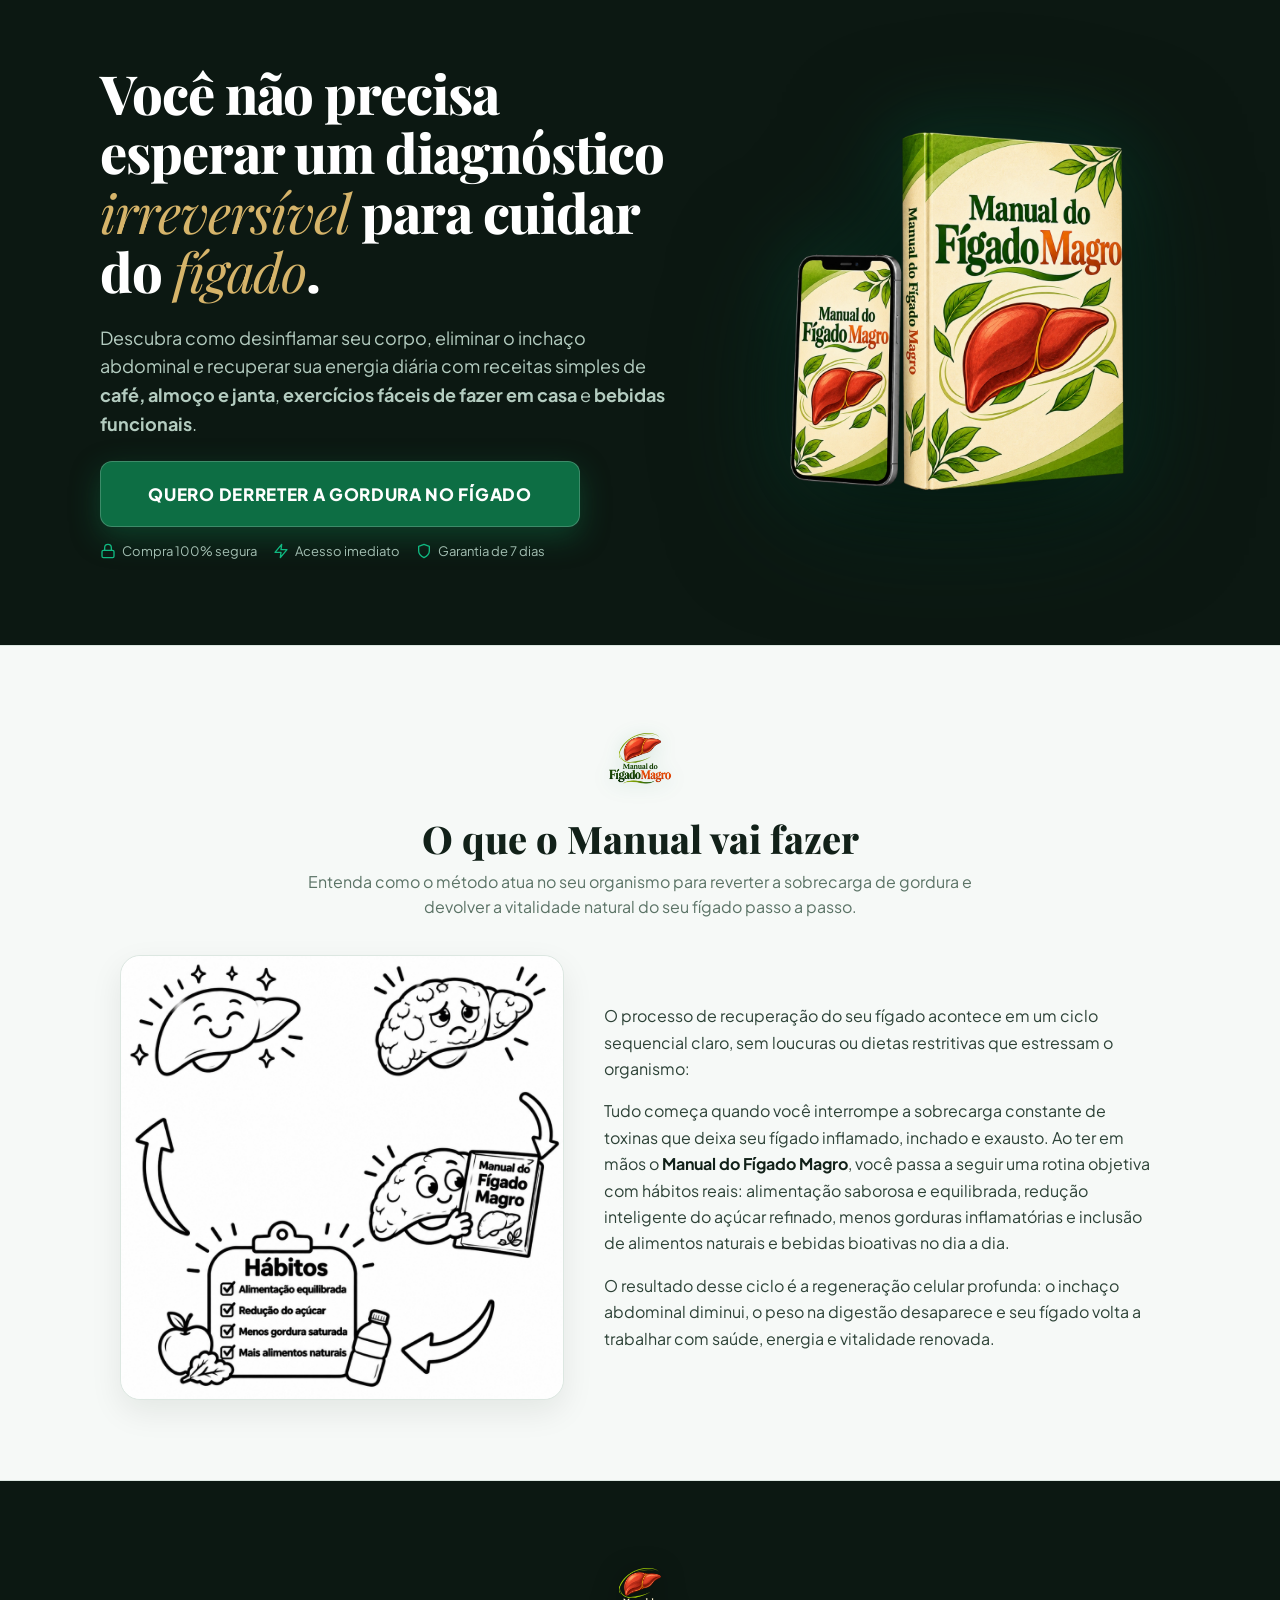
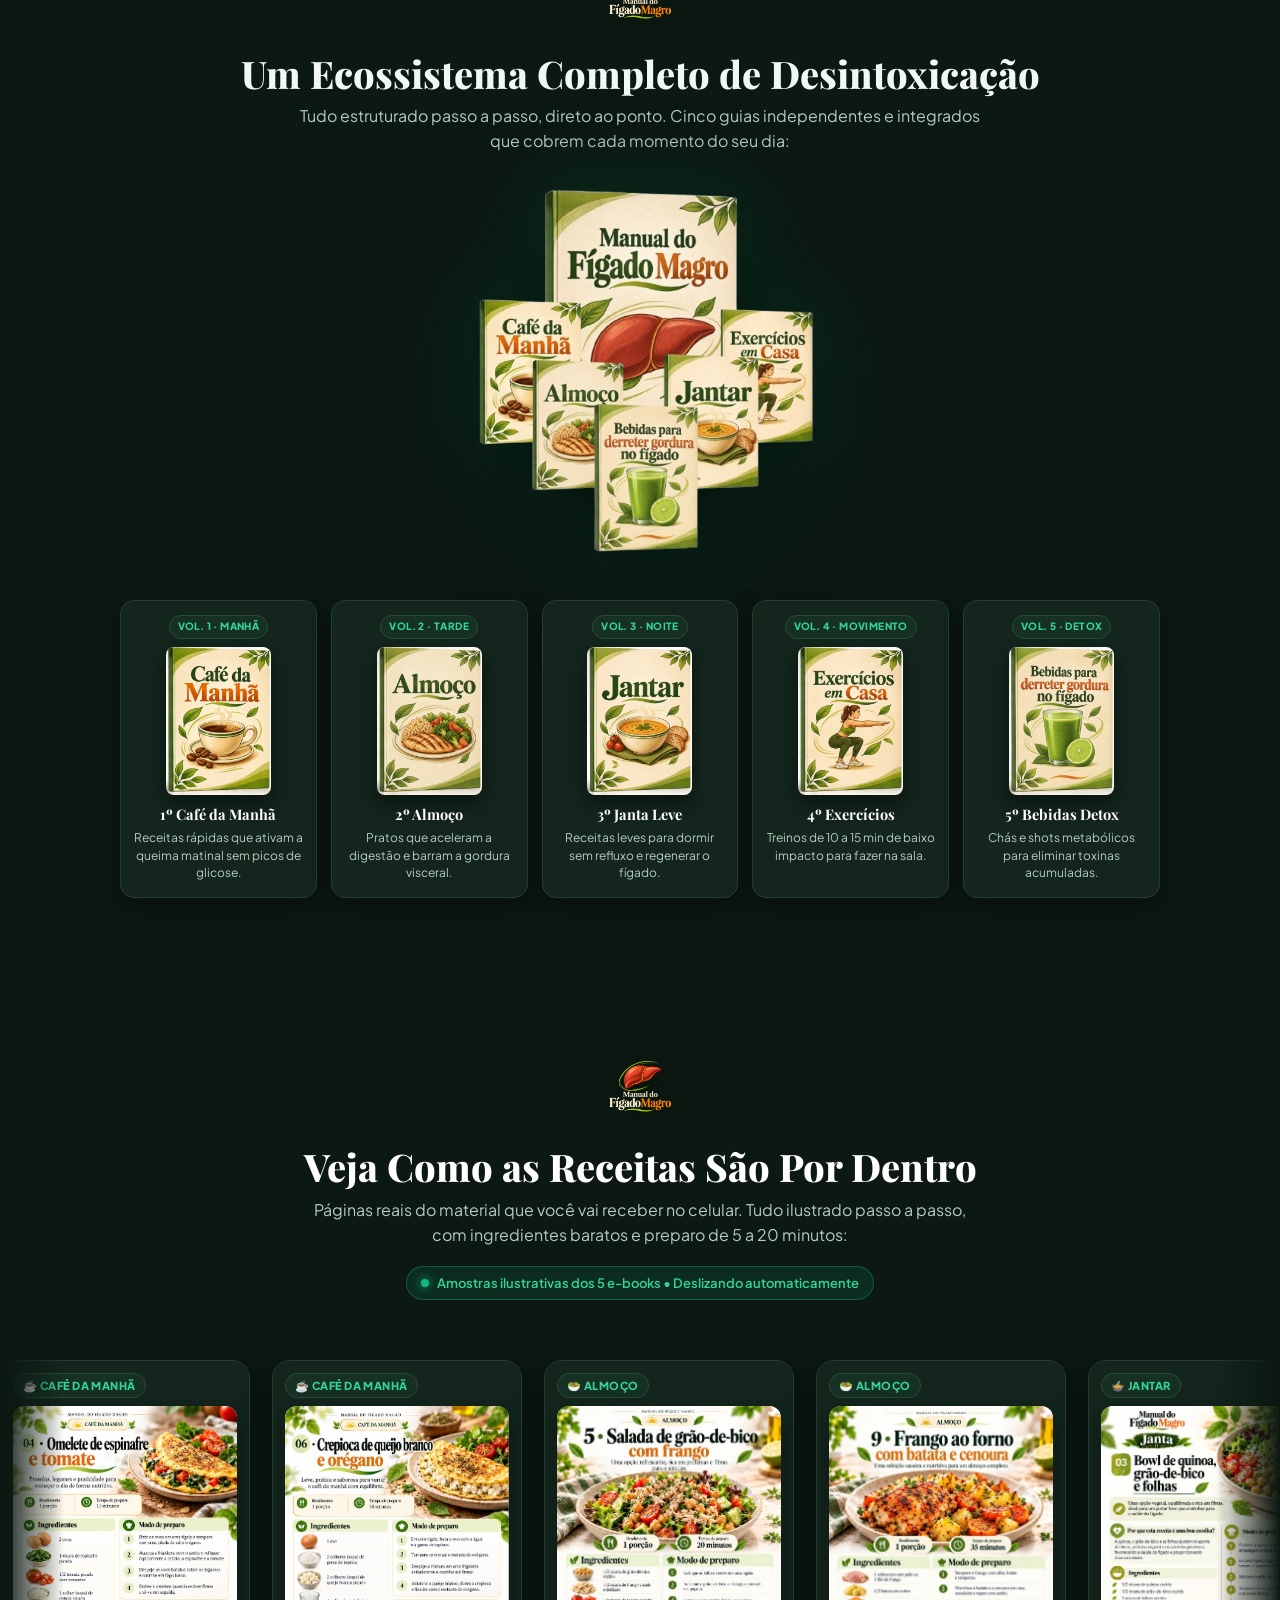
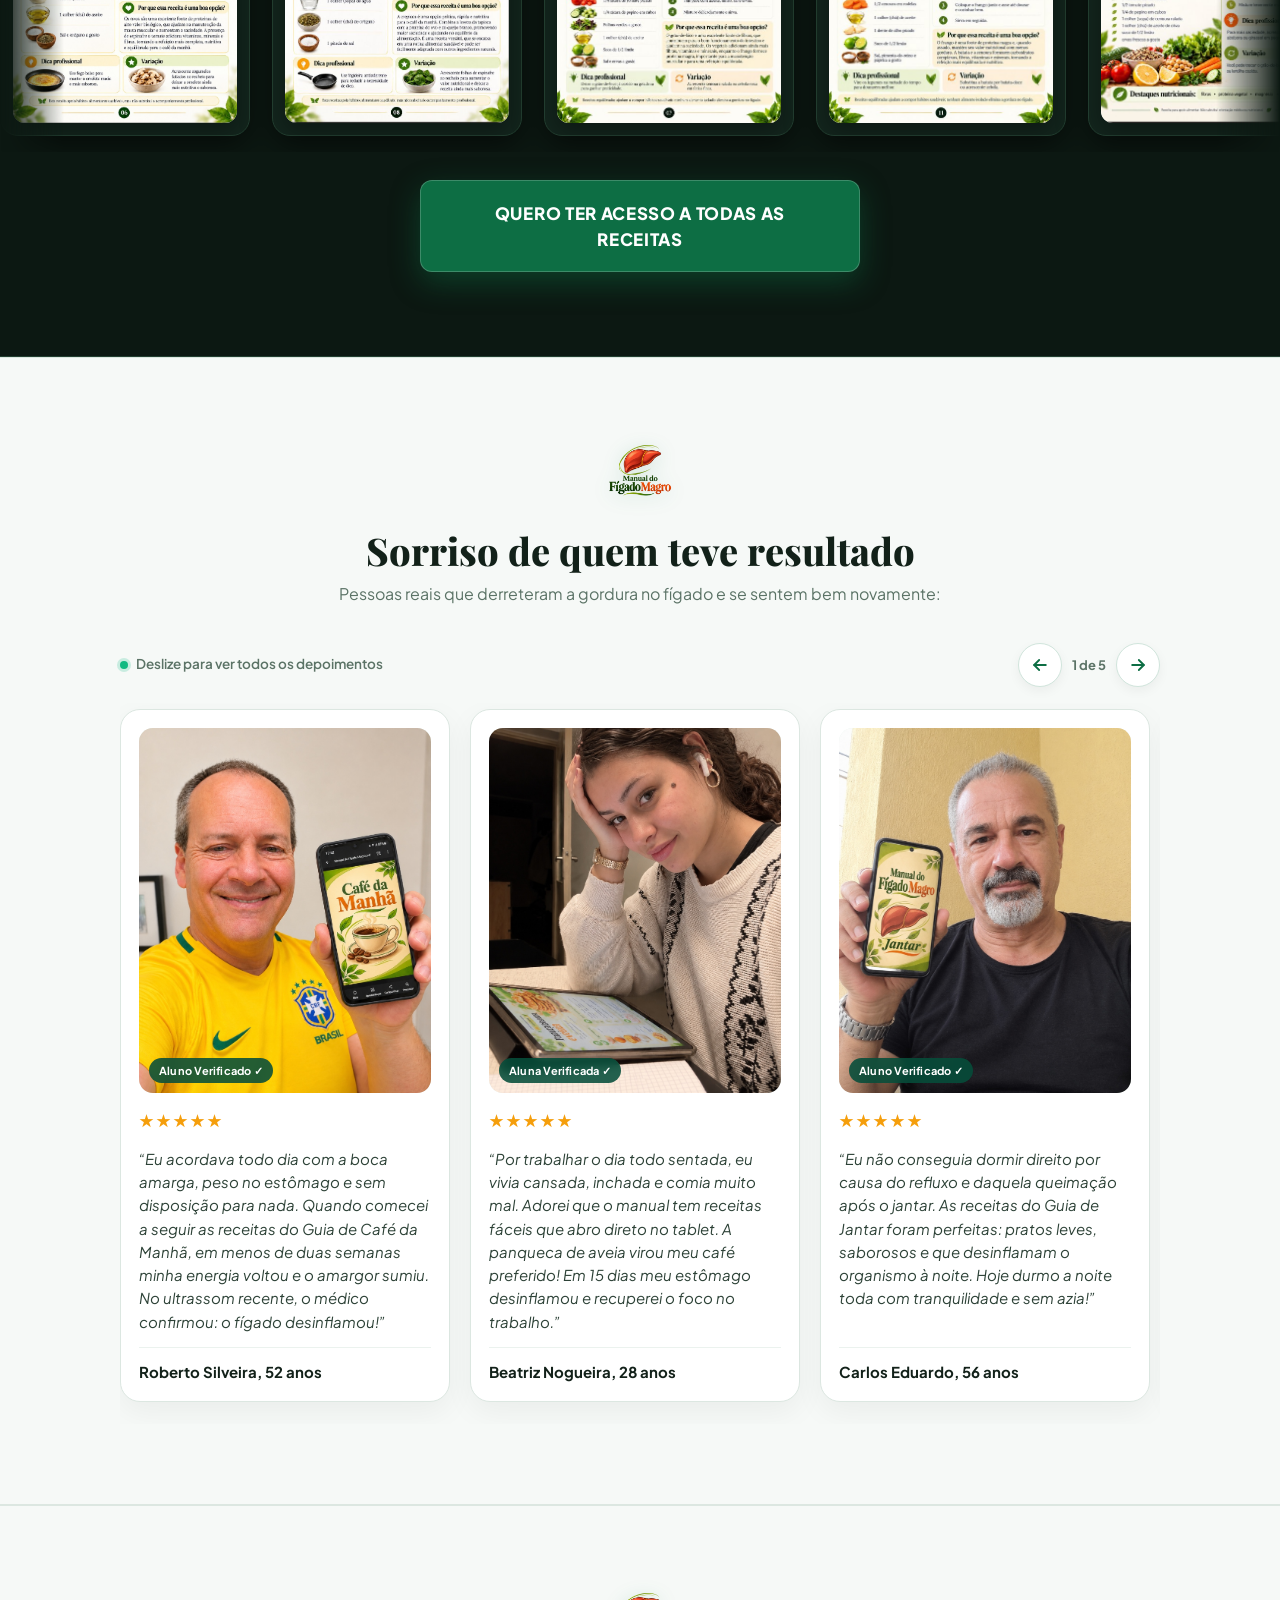
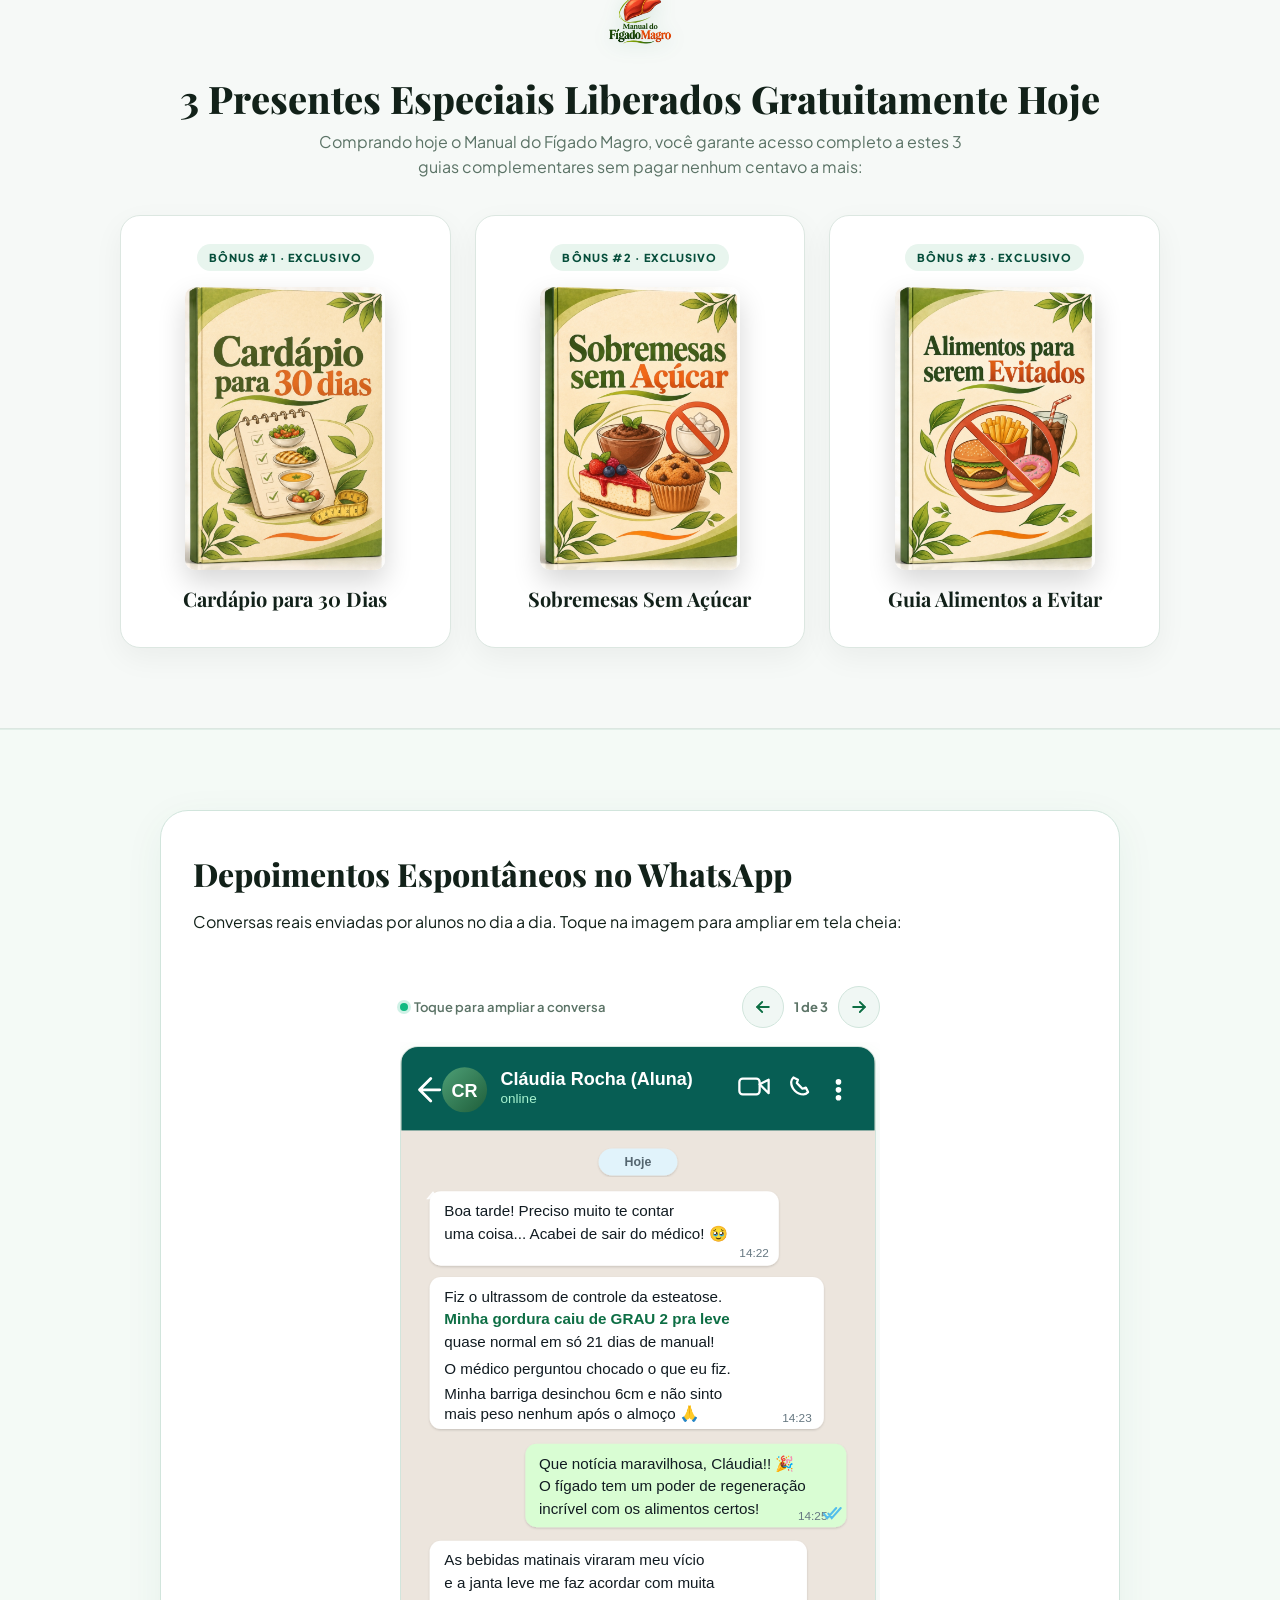
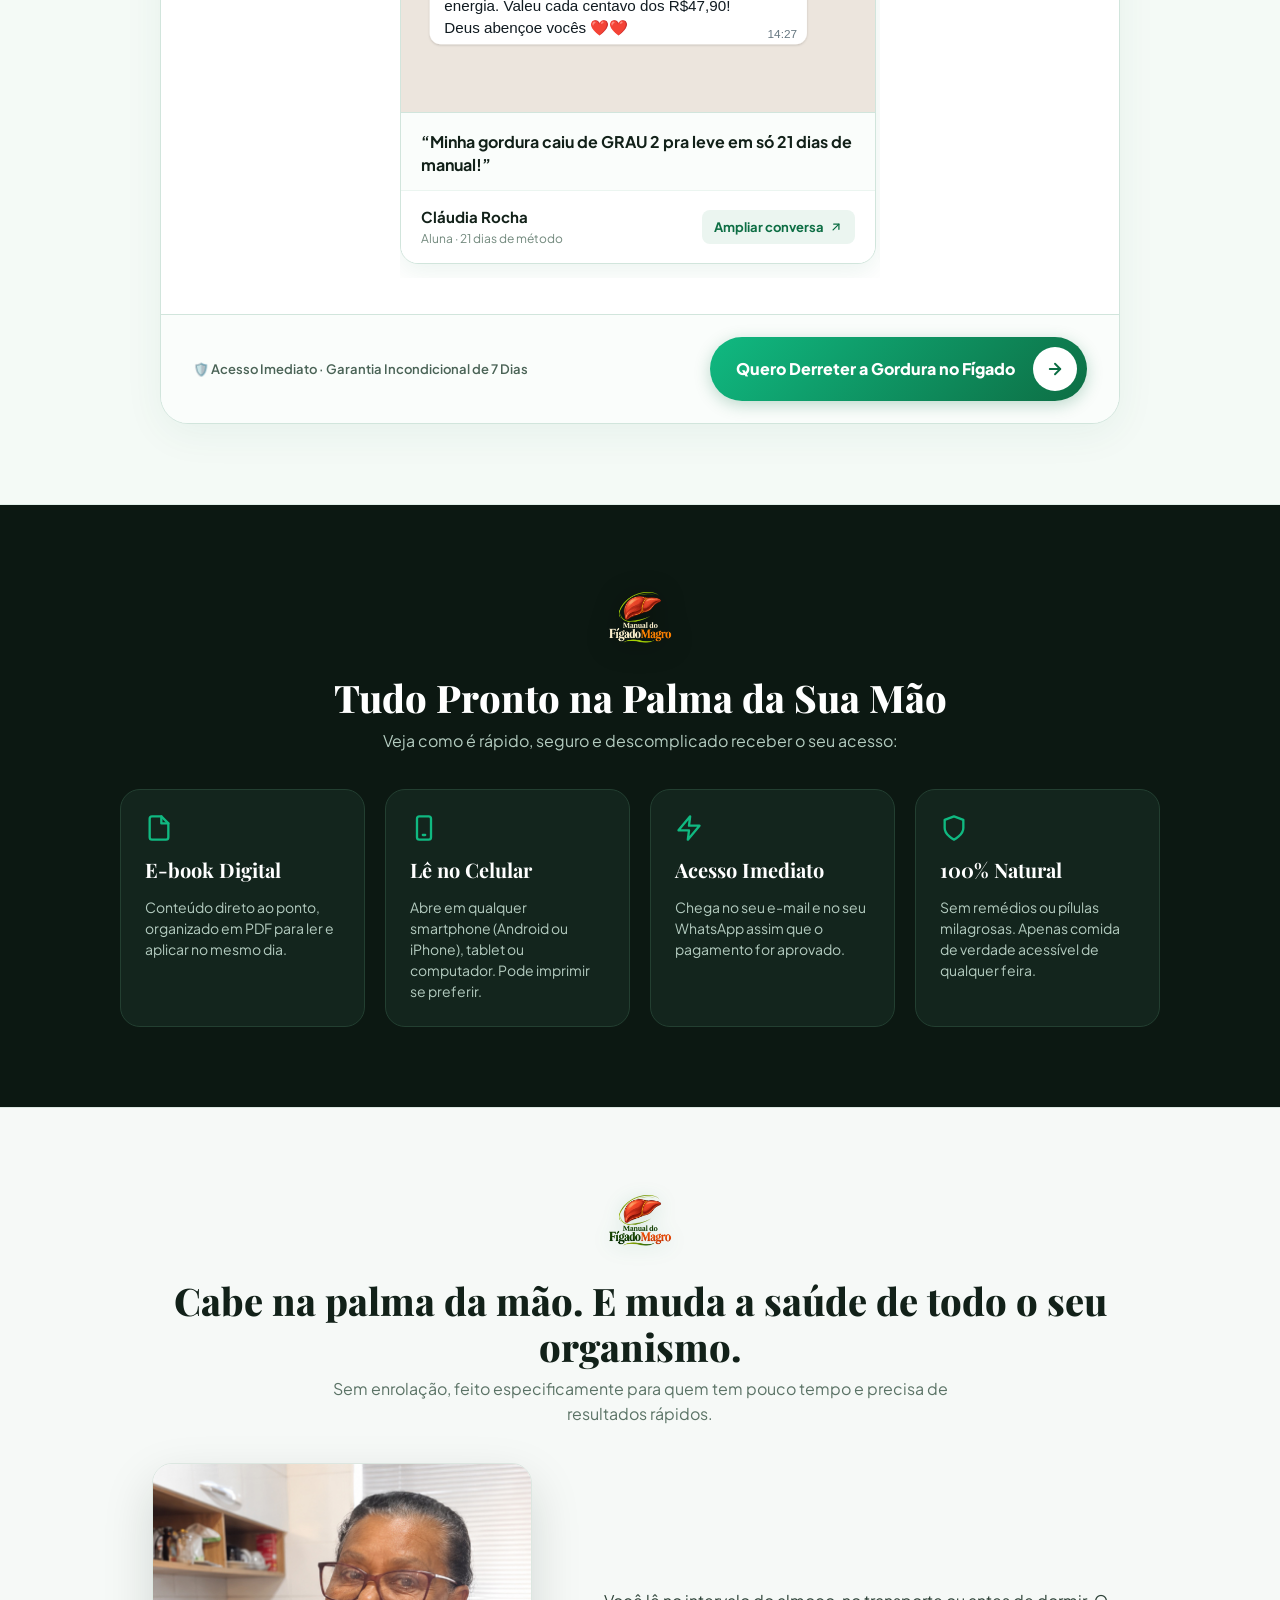
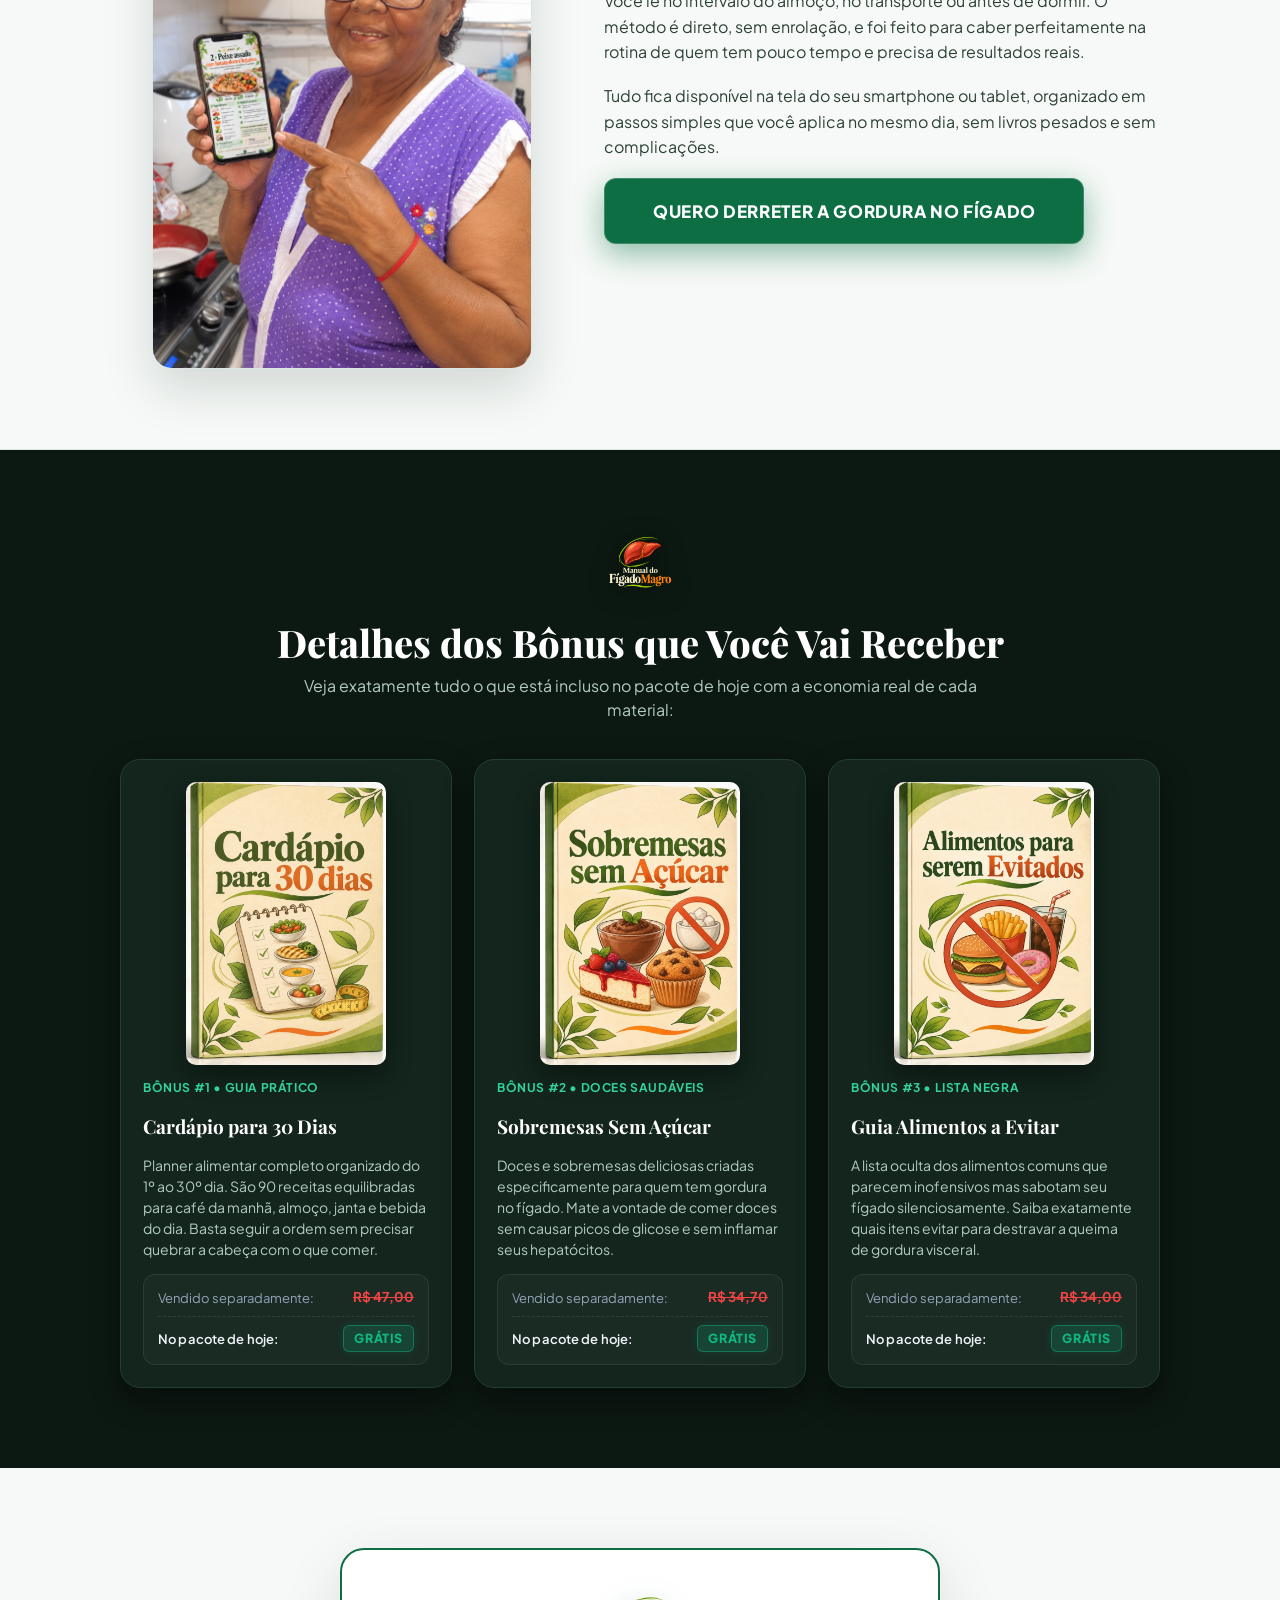
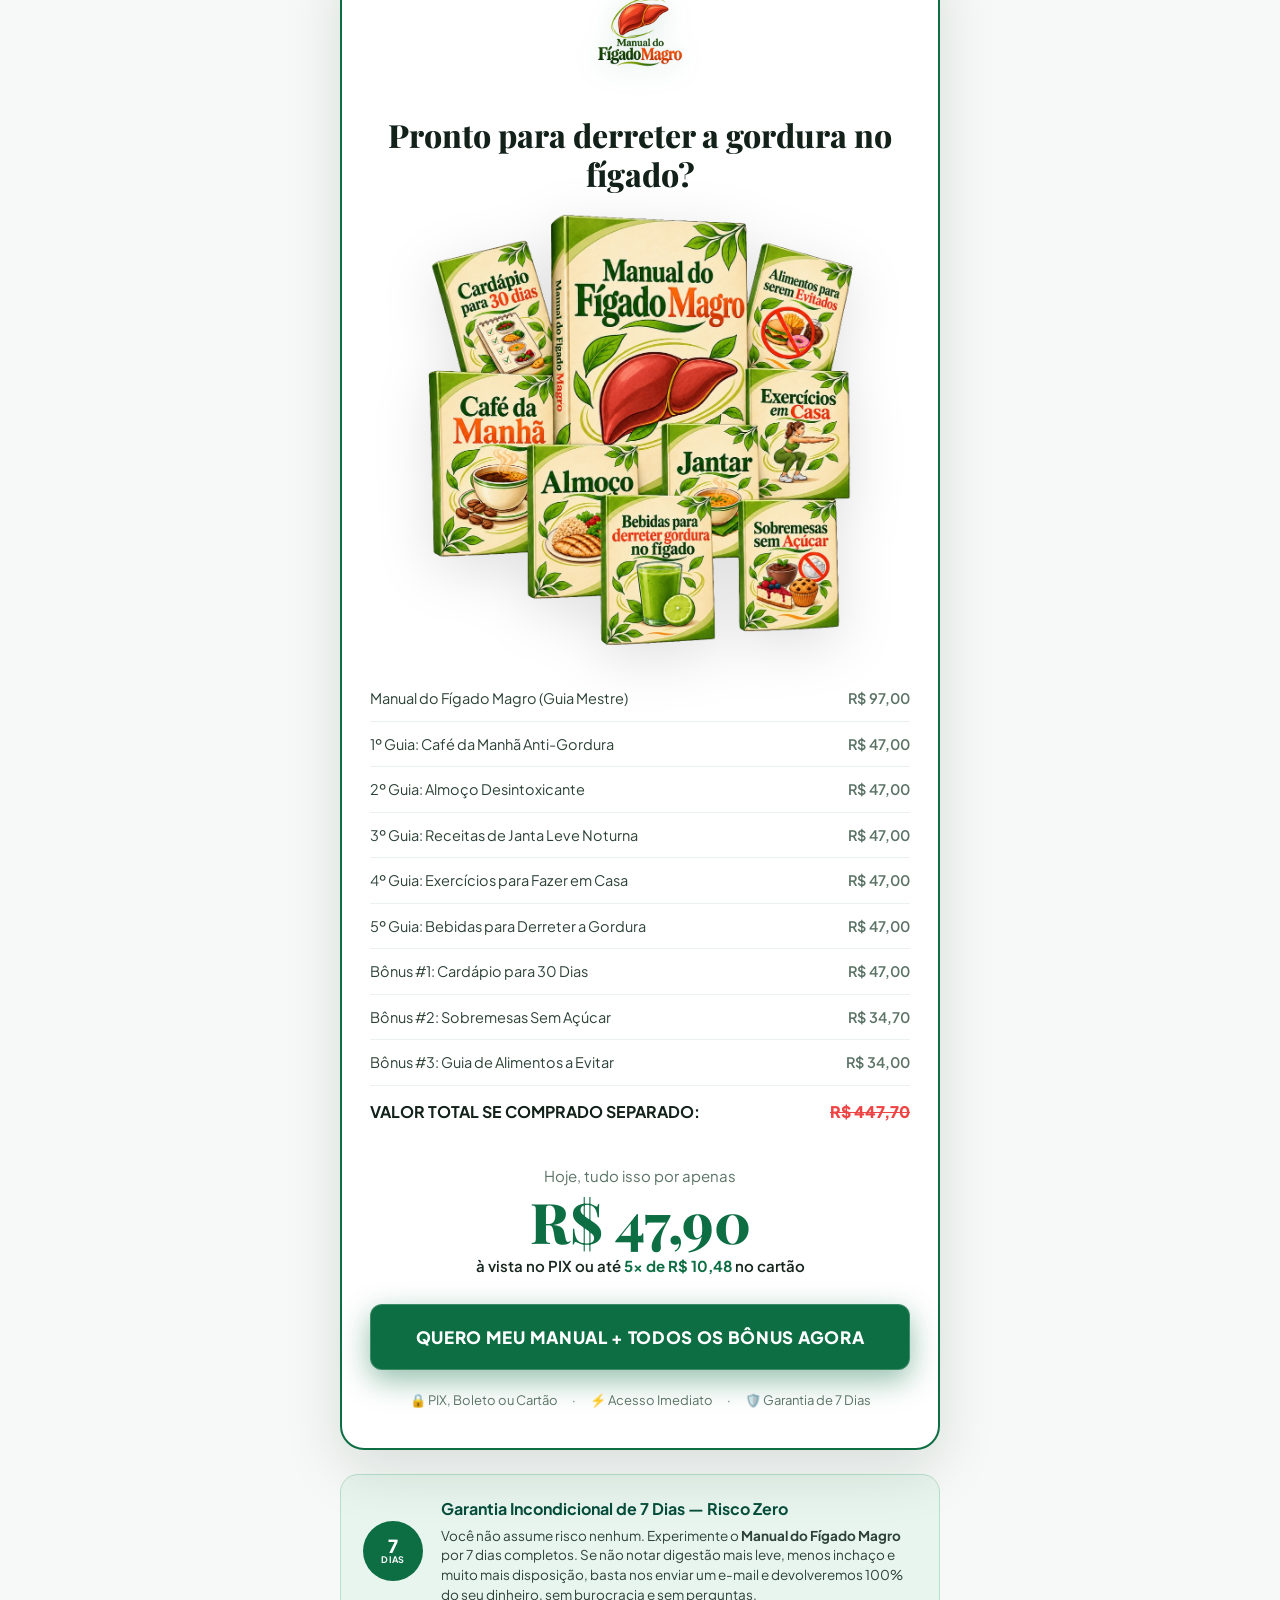
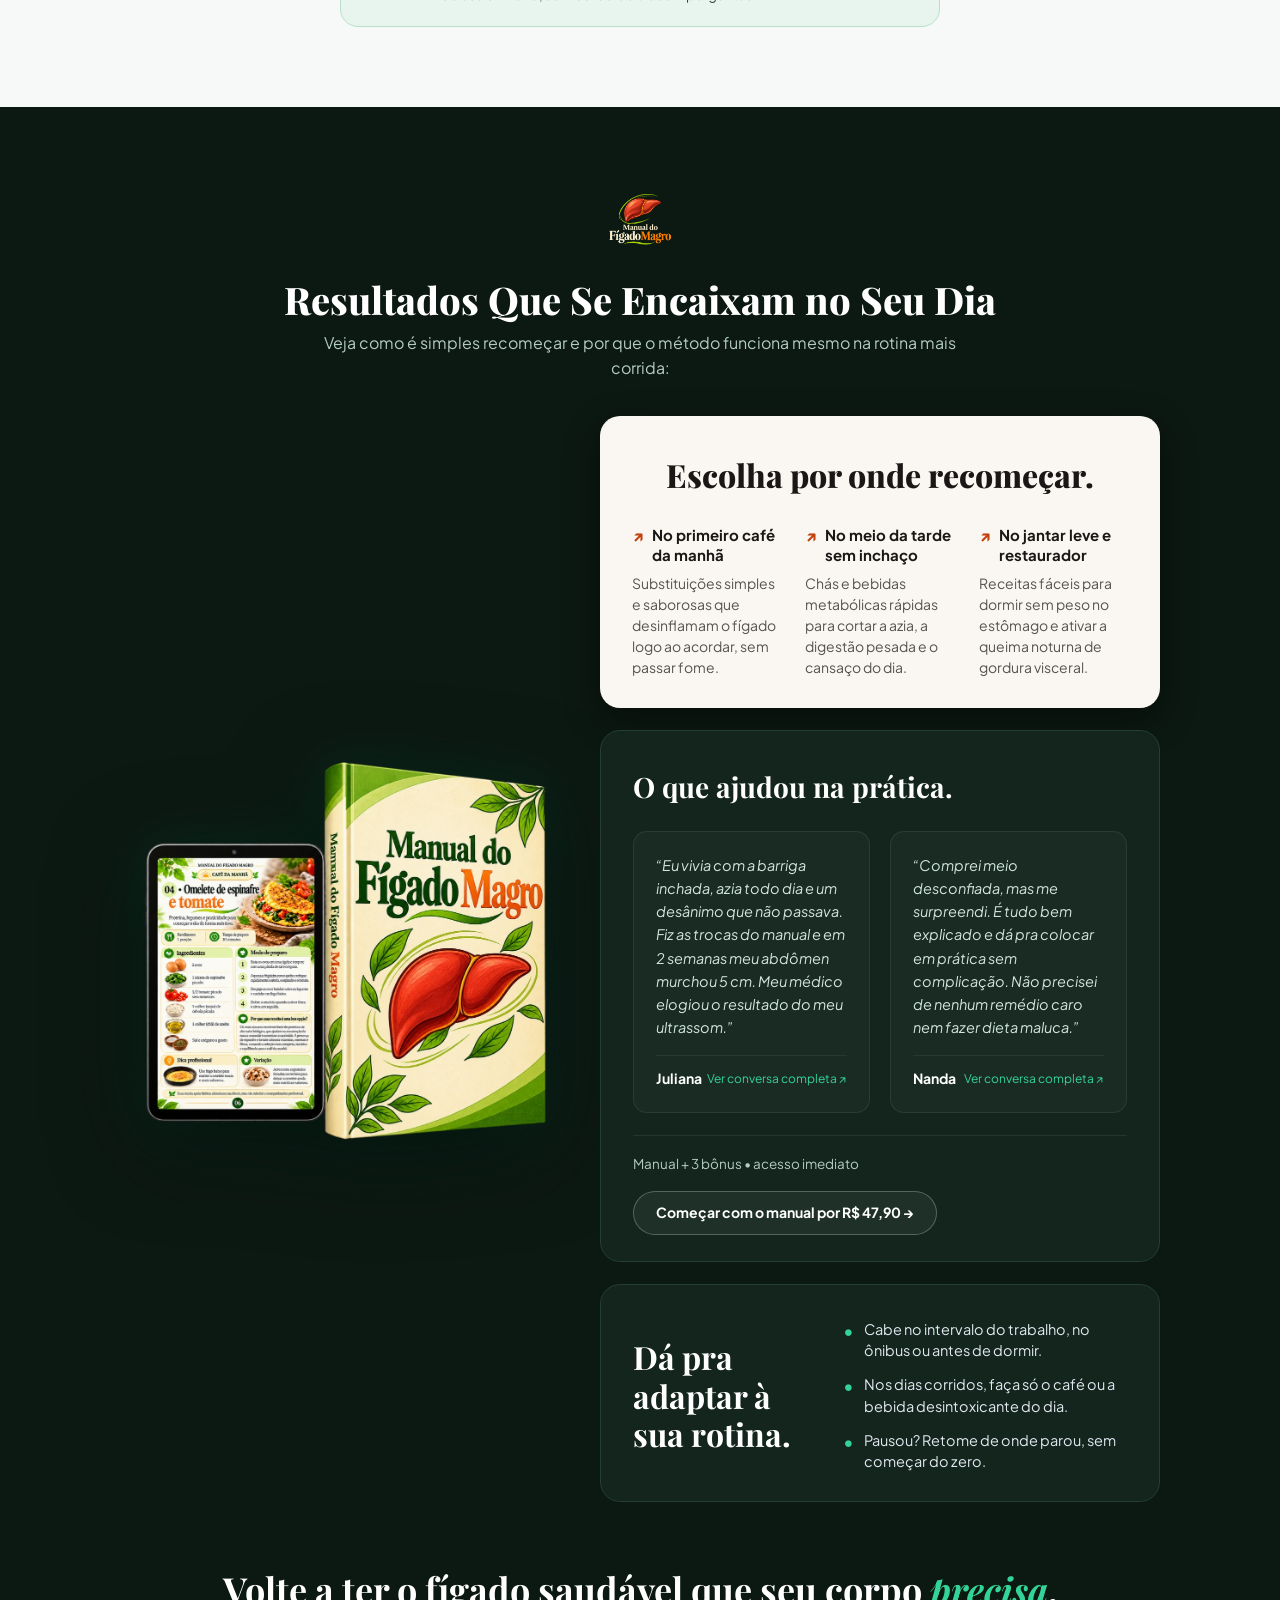
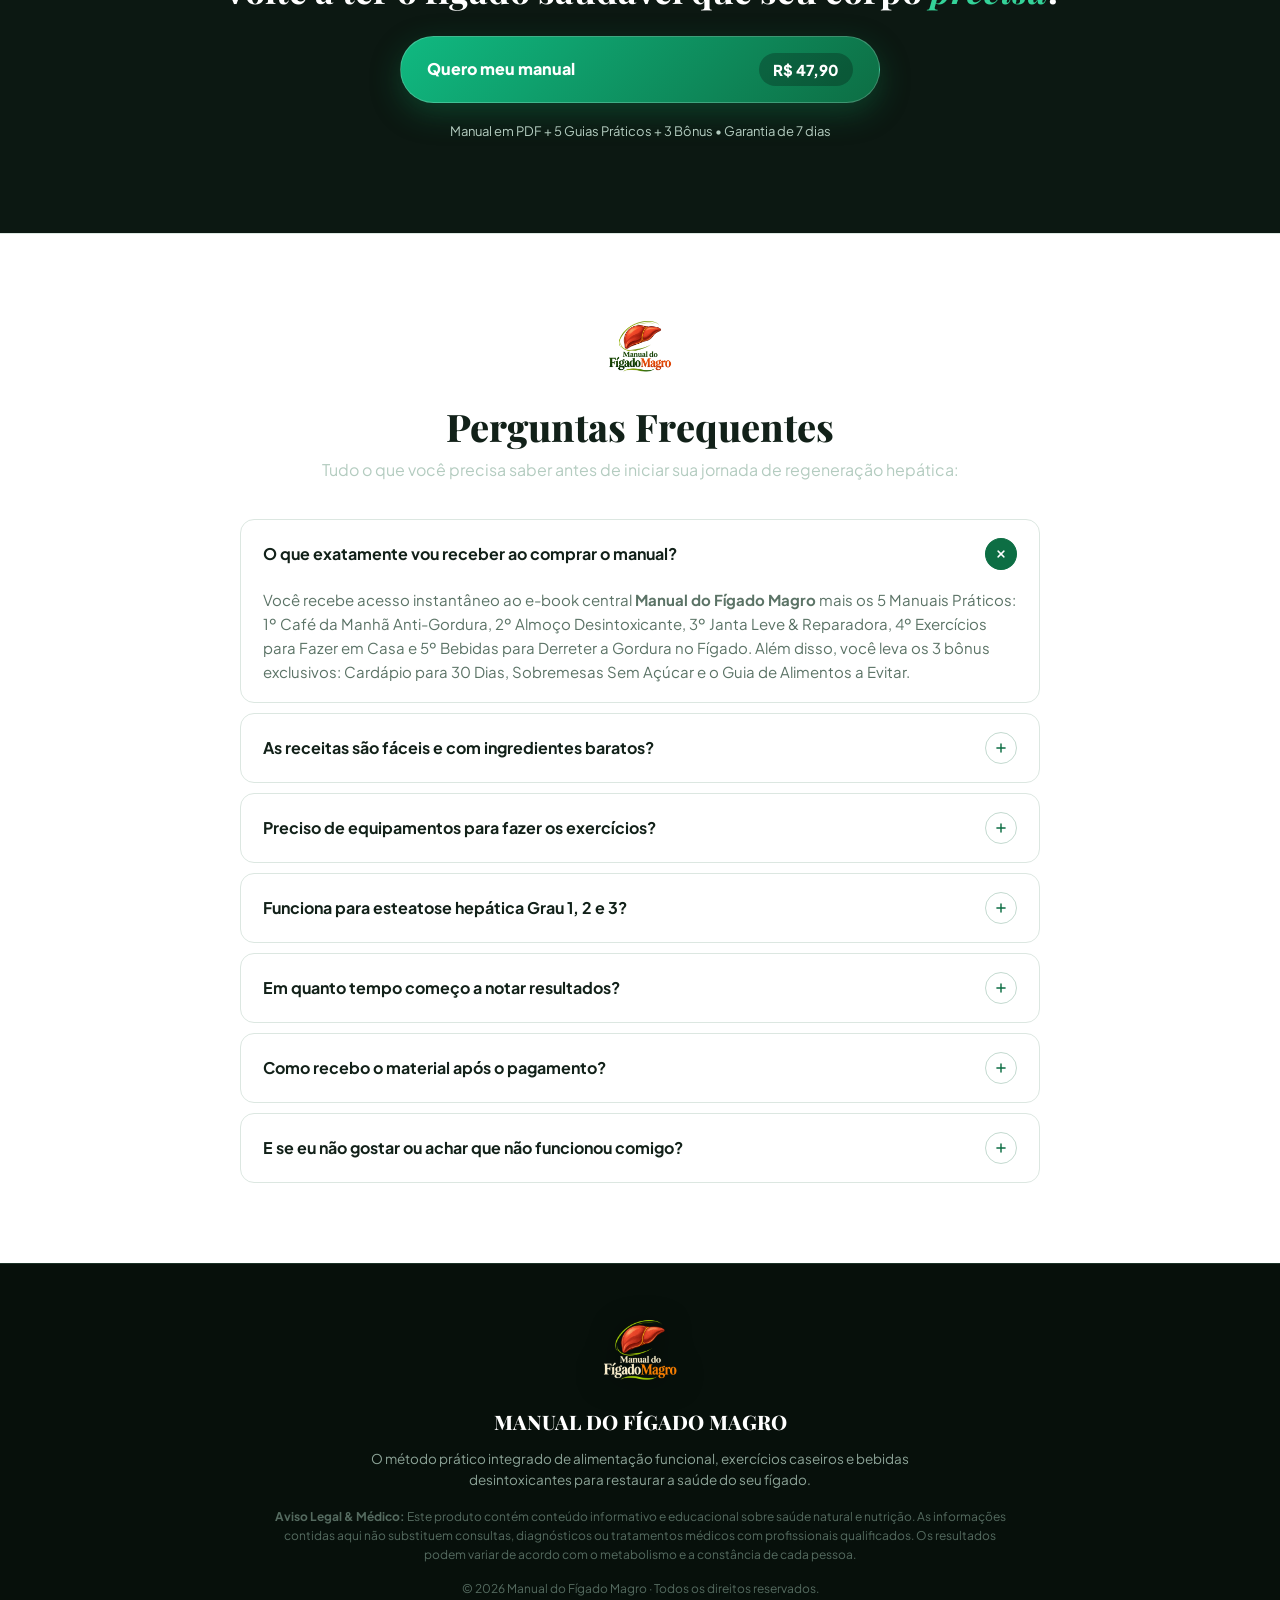
==== commit c3cb55f2: "Add files via upload" ====
--- a/index.html
+++ b/index.html
@@ -1,4 +1,4 @@
-﻿<!DOCTYPE html>
+<!DOCTYPE html>
 <html lang="pt-BR">
 
 <head>
@@ -117,106 +117,60 @@
           <p class="sec-sub">Tudo estruturado passo a passo, direto ao ponto. Cinco guias independentes e integrados que cobrem cada momento do seu dia:</p>
         </div>
 
+        <!-- Mockup Central em Destaque -->
+        <div class="guides-hero-wrap">
+          <img src="images/mockup-5guias.png" alt="Coleção Completa dos 5 Guias Práticos e Manual do Fígado Magro" class="guides-hero-mockup" loading="lazy">
+        </div>
+
         <div class="guides-grid">
           <!-- 1: Café da Manhã -->
           <div class="guide-card">
-            <span class="guide-badge">Volume 1 · Manhã</span>
+            <span class="guide-badge">Vol. 1 · Manhã</span>
             <div class="guide-img-wrap">
-              <img src="images/cafe-da-manha.jpg" alt="1º Café da Manhã" class="guide-cover" loading="lazy">
-            </div>
-            <h3 class="guide-card-title">1º Café da Manhã Anti-Gordura</h3>
-            <p class="guide-card-desc">Receitas rápidas de 5 a 10 minutos que ativam a queima de gordura logo ao acordar, sem picos de glicose e sem pães refinados.</p>
-            <ul class="guide-highlights">
-              <li>
-                <svg width="14" height="14" viewBox="0 0 24 24" fill="none" stroke="currentColor" stroke-width="2.5" aria-hidden="true"><polyline points="20 6 9 17 4 12" /></svg>
-                Sem farinhas brancas ou açúcares inflamatórios
-              </li>
-              <li>
-                <svg width="14" height="14" viewBox="0 0 24 24" fill="none" stroke="currentColor" stroke-width="2.5" aria-hidden="true"><polyline points="20 6 9 17 4 12" /></svg>
-                Preparo prático de 5 a 10 minutos
-              </li>
-            </ul>
+              <img src="images/cafe-da-manha.webp" alt="1º Café da Manhã" class="guide-cover" loading="lazy">
+            </div>
+            <h3 class="guide-card-title">1º Café da Manhã</h3>
+            <p class="guide-card-desc">Receitas rápidas que ativam a queima matinal sem picos de glicose.</p>
           </div>
 
           <!-- 2: Almoço -->
           <div class="guide-card">
-            <span class="guide-badge">Volume 2 · Tarde</span>
+            <span class="guide-badge">Vol. 2 · Tarde</span>
             <div class="guide-img-wrap">
-              <img src="images/almoco.jpg" alt="2º Almoço" class="guide-cover" loading="lazy">
-            </div>
-            <h3 class="guide-card-title">2º Almoço Desintoxicante</h3>
-            <p class="guide-card-desc">Combinações nutritivas com temperos funcionais que aceleram a digestão e impedem o armazenamento de gordura visceral após a refeição.</p>
-            <ul class="guide-highlights">
-              <li>
-                <svg width="14" height="14" viewBox="0 0 24 24" fill="none" stroke="currentColor" stroke-width="2.5" aria-hidden="true"><polyline points="20 6 9 17 4 12" /></svg>
-                Pratos saborosos com ingredientes do dia a dia
-              </li>
-              <li>
-                <svg width="14" height="14" viewBox="0 0 24 24" fill="none" stroke="currentColor" stroke-width="2.5" aria-hidden="true"><polyline points="20 6 9 17 4 12" /></svg>
-                Acaba com a sonolência e o estufamento pós-almoço
-              </li>
-            </ul>
+              <img src="images/almoco.webp" alt="2º Almoço" class="guide-cover" loading="lazy">
+            </div>
+            <h3 class="guide-card-title">2º Almoço</h3>
+            <p class="guide-card-desc">Pratos que aceleram a digestão e barram a gordura visceral.</p>
           </div>
 
           <!-- 3: Janta -->
           <div class="guide-card">
-            <span class="guide-badge">Volume 3 · Noite</span>
+            <span class="guide-badge">Vol. 3 · Noite</span>
             <div class="guide-img-wrap">
-              <img src="images/janta.jpg" alt="3º Receitas de Janta" class="guide-cover" loading="lazy">
-            </div>
-            <h3 class="guide-card-title">3º Receitas de Janta Leve Noturna</h3>
-            <p class="guide-card-desc">Refeições noturnas que não pesam no estômago e preparam o fígado para o ciclo biológico de regeneração celular profunda na madrugada.</p>
-            <ul class="guide-highlights">
-              <li>
-                <svg width="14" height="14" viewBox="0 0 24 24" fill="none" stroke="currentColor" stroke-width="2.5" aria-hidden="true"><polyline points="20 6 9 17 4 12" /></svg>
-                Refeições leves para dormir a noite inteira sem refluxo
-              </li>
-              <li>
-                <svg width="14" height="14" viewBox="0 0 24 24" fill="none" stroke="currentColor" stroke-width="2.5" aria-hidden="true"><polyline points="20 6 9 17 4 12" /></svg>
-                Ativa a queima de gordura hepática durante o sono
-              </li>
-            </ul>
+              <img src="images/janta.webp" alt="3º Receitas de Janta" class="guide-cover" loading="lazy">
+            </div>
+            <h3 class="guide-card-title">3º Janta Leve</h3>
+            <p class="guide-card-desc">Receitas leves para dormir sem refluxo e regenerar o fígado.</p>
           </div>
 
           <!-- 4: Exercícios -->
           <div class="guide-card">
-            <span class="guide-badge">Volume 4 · Movimento</span>
+            <span class="guide-badge">Vol. 4 · Movimento</span>
             <div class="guide-img-wrap">
-              <img src="images/exercicios.jpg" alt="4º Exercícios para Fazer em Casa" class="guide-cover" loading="lazy">
-            </div>
-            <h3 class="guide-card-title">4º Exercícios para Fazer em Casa</h3>
-            <p class="guide-card-desc">Roteiros de 10 a 15 minutos de baixo impacto para fazer na sala, sem pesos, sem esteira e respeitando as suas articulações.</p>
-            <ul class="guide-highlights">
-              <li>
-                <svg width="14" height="14" viewBox="0 0 24 24" fill="none" stroke="currentColor" stroke-width="2.5" aria-hidden="true"><polyline points="20 6 9 17 4 12" /></svg>
-                Apenas 10 a 15 minutos sem sair de casa
-              </li>
-              <li>
-                <svg width="14" height="14" viewBox="0 0 24 24" fill="none" stroke="currentColor" stroke-width="2.5" aria-hidden="true"><polyline points="20 6 9 17 4 12" /></svg>
-                Acelera o metabolismo sem cansaço extremo
-              </li>
-            </ul>
+              <img src="images/exercicios.webp" alt="4º Exercícios para Fazer em Casa" class="guide-cover" loading="lazy">
+            </div>
+            <h3 class="guide-card-title">4º Exercícios</h3>
+            <p class="guide-card-desc">Treinos de 10 a 15 min de baixo impacto para fazer na sala.</p>
           </div>
 
           <!-- 5: Bebidas -->
           <div class="guide-card">
-            <span class="guide-badge">Volume 5 · Detox</span>
+            <span class="guide-badge">Vol. 5 · Detox</span>
             <div class="guide-img-wrap">
               <img src="images/bebidas.jpg" alt="5º Bebidas para Derreter a Gordura no Fígado" class="guide-cover" loading="lazy">
             </div>
-            <h3 class="guide-card-title">5º Bebidas para Derreter a Gordura</h3>
-            <p class="guide-card-desc">Chás, shots matinais e infusões com compostos bioativos comprovados que desintoxicam os hepatócitos e aceleram a eliminação de toxinas.</p>
-            <ul class="guide-highlights">
-              <li>
-                <svg width="14" height="14" viewBox="0 0 24 24" fill="none" stroke="currentColor" stroke-width="2.5" aria-hidden="true"><polyline points="20 6 9 17 4 12" /></svg>
-                Atinge a gordura acumulada nas vias biliares
-              </li>
-              <li>
-                <svg width="14" height="14" viewBox="0 0 24 24" fill="none" stroke="currentColor" stroke-width="2.5" aria-hidden="true"><polyline points="20 6 9 17 4 12" /></svg>
-                Desincha o abdômen e melhora a disposição em 21 dias
-              </li>
-            </ul>
-          </div>
+            <h3 class="guide-card-title">5º Bebidas Detox</h3>
+            <p class="guide-card-desc">Chás e shots metabólicos para eliminar toxinas acumuladas.</p>
           </div>
         </div>
       </div>
@@ -417,7 +371,7 @@
                   <path d="M19 12H5"></path><path d="m11 6-6 6 6 6"></path>
                 </svg>
               </button>
-              <span class="car-count" aria-live="polite">1 de 6</span>
+              <span class="car-count" aria-live="polite">1 de 5</span>
               <button type="button" class="car-btn car-next" aria-label="Próximo depoimento">
                 <svg width="20" height="20" viewBox="0 0 24 24" fill="none" stroke="currentColor" stroke-width="2.2" stroke-linecap="round" stroke-linejoin="round" aria-hidden="true">
                   <path d="M5 12h14"></path><path d="m13 6 6 6-6 6"></path>
@@ -444,27 +398,44 @@
               </div>
             </div>
 
-            <!-- Depoimento 2: Juliana -->
+            <!-- Depoimento 2: Beatriz -->
             <div class="result-card" id="depoimento-2">
               <div class="result-photo-wrap">
-                <img src="images/depoimento-foto-2.jpg" alt="Juliana Mendes com o Guia de Almoço do Manual do Fígado Magro" class="result-photo" loading="lazy">
+                <img src="images/depoimento-foto-2.jpg" alt="Beatriz Nogueira lendo o Manual do Fígado Magro no tablet" class="result-photo" loading="lazy">
                 <span class="result-photo-badge">Aluna Verificada ✓</span>
               </div>
               <div class="result-stars">★★★★★</div>
               <p class="result-text">
-                “Na correria de trânsito e trabalho, eu comia qualquer besteira na rua e meu fígado foi para Grau 2 de esteatose. O Guia de Almoço salvou minha rotina: pratos deliciosos, rápidos e que não pesam na digestão. Minha barriga desinchou muito e perdi 4 kg sem sofrimento!”
+                “Por trabalhar o dia todo sentada, eu vivia cansada, inchada e comia muito mal. Adorei que o manual tem receitas fáceis que abro direto no tablet. A panqueca de aveia virou meu café preferido! Em 15 dias meu estômago desinflamou e recuperei o foco no trabalho.”
               </p>
               <div class="result-author">
                 <div class="result-info">
-                  <h5>Juliana Mendes, 41 anos</h5>
-                </div>
-              </div>
-            </div>
-
-            <!-- Depoimento 3: Mariana -->
+                  <h5>Beatriz Nogueira, 28 anos</h5>
+                </div>
+              </div>
+            </div>
+
+            <!-- Depoimento 3: Carlos Eduardo -->
             <div class="result-card" id="depoimento-3">
               <div class="result-photo-wrap">
-                <img src="images/depoimento-foto-3.jpg" alt="Mariana Vasconcelos com o Guia de Bebidas do Manual do Fígado Magro" class="result-photo" loading="lazy">
+                <img src="images/depoimento-foto-3.jpg" alt="Carlos Eduardo com o Guia de Jantar do Manual do Fígado Magro" class="result-photo" loading="lazy">
+                <span class="result-photo-badge">Aluno Verificado ✓</span>
+              </div>
+              <div class="result-stars">★★★★★</div>
+              <p class="result-text">
+                “Eu não conseguia dormir direito por causa do refluxo e daquela queimação após o jantar. As receitas do Guia de Jantar foram perfeitas: pratos leves, saborosos e que desinflamam o organismo à noite. Hoje durmo a noite toda com tranquilidade e sem azia!”
+              </p>
+              <div class="result-author">
+                <div class="result-info">
+                  <h5>Carlos Eduardo, 56 anos</h5>
+                </div>
+              </div>
+            </div>
+
+            <!-- Depoimento 4: Mariana -->
+            <div class="result-card" id="depoimento-4">
+              <div class="result-photo-wrap">
+                <img src="images/depoimento-foto-4.jpg" alt="Mariana Vasconcelos com o Guia de Bebidas do Manual do Fígado Magro" class="result-photo" loading="lazy">
                 <span class="result-photo-badge">Aluna Verificada ✓</span>
               </div>
               <div class="result-stars">★★★★★</div>
@@ -478,53 +449,19 @@
               </div>
             </div>
 
-            <!-- Depoimento 4: Patrícia -->
-            <div class="result-card" id="depoimento-4">
+            <!-- Depoimento 5: Patrícia -->
+            <div class="result-card" id="depoimento-5">
               <div class="result-photo-wrap">
-                <img src="images/depoimento-foto-4.jpg" alt="Patrícia Ramos com o Guia de Almoço do Manual do Fígado Magro" class="result-photo" loading="lazy">
+                <img src="images/depoimento-foto-5.jpg" alt="Patrícia Ramos com o Guia de Almoço do Manual do Fígado Magro" class="result-photo" loading="lazy">
                 <span class="result-photo-badge">Aluna Verificada ✓</span>
               </div>
               <div class="result-stars">★★★★★</div>
               <p class="result-text">
-                “Meu TGP estava em 84 e o TGO em 76. Já estava apavorada com medo do fígado piorar. Usei os 5 guias do Manual do Fígado Magro e quando repeti os exames depois de 3 semanas, as taxas normalizaram completamente. Valeu cada centavo investido!”
+                “Na correria entre filhos e trabalho, meu almoço era sempre um desastre e meu fígado foi para Grau 2 de esteatose. O Guia de Almoço salvou minha rotina: pratos deliciosos, rápidos e que não pesam na digestão. Minha barriga desinchou muito e perdi 4 kg sem sofrimento!”
               </p>
               <div class="result-author">
                 <div class="result-info">
-                  <h5>Patrícia Ramos, 47 anos</h5>
-                </div>
-              </div>
-            </div>
-
-            <!-- Depoimento 5: Carlos Eduardo -->
-            <div class="result-card" id="depoimento-5">
-              <div class="result-photo-wrap">
-                <img src="images/depoimento-foto-5.jpg" alt="Carlos Eduardo com o Guia de Jantar do Manual do Fígado Magro" class="result-photo" loading="lazy">
-                <span class="result-photo-badge">Aluno Verificado ✓</span>
-              </div>
-              <div class="result-stars">★★★★★</div>
-              <p class="result-text">
-                “Eu não conseguia dormir direito por causa do refluxo e daquela queimação após o jantar. As receitas do Guia de Jantar foram perfeitas: pratos leves, saborosos e que desinflamam o organismo à noite. Hoje durmo a noite toda com tranquilidade e sem azia!”
-              </p>
-              <div class="result-author">
-                <div class="result-info">
-                  <h5>Carlos Eduardo, 56 anos</h5>
-                </div>
-              </div>
-            </div>
-
-            <!-- Depoimento 6: Sandra -->
-            <div class="result-card" id="depoimento-6">
-              <div class="result-photo-wrap">
-                <img src="images/depoimento-foto-6.jpg" alt="Sandra Albuquerque com o Guia de Exercícios em Casa do Manual do Fígado Magro" class="result-photo" loading="lazy">
-                <span class="result-photo-badge">Aluna Verificada ✓</span>
-              </div>
-              <div class="result-stars">★★★★★</div>
-              <p class="result-text">
-                “Sempre tive pavor de academia, mas os exercícios de 15 minutos em casa são extremamente práticos. Fazendo na sala e comendo as receitas do manual, a gordura visceral reduziu rápido e me sinto outra pessoa, com muito mais vitalidade e ânimo!”
-              </p>
-              <div class="result-author">
-                <div class="result-info">
-                  <h5>Sandra Albuquerque, 49 anos</h5>
+                  <h5>Patrícia Ramos, 44 anos</h5>
                 </div>
               </div>
             </div>
@@ -740,7 +677,7 @@
 
         <div class="palma-grid">
           <div class="palma-photo-wrap">
-            <img src="images/mulher-celular.jpg" alt="Aluna segurando o celular com o Manual do Fígado Magro" class="palma-photo" loading="lazy">
+            <img src="images/mulher-celular.jpg" alt="Maria de Lourdes preparando receitas práticas do Manual do Fígado Magro na cozinha" class="palma-photo" loading="lazy">
           </div>
 
           <div class="palma-content">
@@ -834,7 +771,7 @@
         <img src="images/mockup-verde-escuro.png" alt="Manual do Fígado Magro" class="offer-mockup-seal" loading="lazy">
         <h2 class="offer-title" id="h-oferta">Pronto para derreter a gordura no fígado?</h2>
 
-        <img loading="lazy" src="images/capa-oferta.jpg" alt="Manual do Fígado Magro - Livro Oficial" class="offer-cover">
+        <img loading="lazy" src="images/capa-oferta.png" alt="Manual do Fígado Magro - Coleção Completa Oficial" class="offer-cover">
 
         <div class="offer-table" aria-label="Discriminação de valores inclusos">
           <div class="offer-row"><span>Manual do Fígado Magro (Guia Mestre)</span><span class="offer-val">R$ 97,00</span></div>
@@ -892,69 +829,75 @@
           <p class="sec-sub">Veja como é simples recomeçar e por que o método funciona mesmo na rotina mais corrida:</p>
         </div>
 
-        <div class="po-stack">
-          <!-- 7.1 RESULTADOS: Escolha por onde recomeçar -->
-          <div class="po-recomecar">
-            <h3 class="po-title-serif">Escolha por onde recomeçar.</h3>
-            <div class="po-tri-grid">
-              <div class="po-tri-item">
-                <div class="po-tri-head"><span class="po-arrow">↗</span> No primeiro café da manhã</div>
-                <p class="po-tri-desc">Substituições simples e saborosas que desinflamam o fígado logo ao acordar, sem passar fome.</p>
-              </div>
-              <div class="po-tri-item">
-                <div class="po-tri-head"><span class="po-arrow">↗</span> No meio da tarde sem inchaço</div>
-                <p class="po-tri-desc">Chás e bebidas metabólicas rápidas para cortar a azia, a digestão pesada e o cansaço do dia.</p>
-              </div>
-              <div class="po-tri-item">
-                <div class="po-tri-head"><span class="po-arrow">↗</span> No jantar leve e restaurador</div>
-                <p class="po-tri-desc">Receitas fáceis para dormir sem peso no estômago e ativar a queima noturna de gordura visceral.</p>
-              </div>
-            </div>
-          </div>
-
-          <!-- 7.2 DEPOIMENTOS + 7.3 BOTAO DE COMPRA: O que ajudou na prática -->
-          <div class="po-depoimentos">
-            <h3 class="po-box-title">O que ajudou na prática.</h3>
-            <div class="po-dep-grid">
-              <div class="po-dep-card">
-                <p class="po-dep-text">“Eu vivia com a barriga inchada, azia todo dia e um desânimo que não passava. Fiz as trocas do manual e em 2 semanas meu abdômen murchou 5 cm. Meu médico elogiou o resultado do meu ultrassom.”</p>
-                <div class="po-dep-foot">
-                  <span class="po-dep-author">Juliana</span>
-                  <a href="#whatsapp" class="po-dep-link">Ver conversa completa ↗</a>
-                </div>
-              </div>
-              <div class="po-dep-card">
-                <p class="po-dep-text">“Comprei meio desconfiada, mas me surpreendi. É tudo bem explicado e dá pra colocar em prática sem complicação. Não precisei de nenhum remédio caro nem fazer dieta maluca.”</p>
-                <div class="po-dep-foot">
-                  <span class="po-dep-author">Nanda</span>
-                  <a href="#whatsapp" class="po-dep-link">Ver conversa completa ↗</a>
-                </div>
-              </div>
-            </div>
-
-            <!-- 7.3 BOTAO DE COMPRA -->
-            <div class="po-dep-bar">
-              <span class="po-dep-summary">Manual + 3 bônus • acesso imediato</span>
-              <a href="#checkout" class="po-btn-outline">Começar com o manual por R$ 47,90 →</a>
-            </div>
-          </div>
-
-          <!-- 7.4 COISAS BOAS DE TER COMPRADO O PRODUTO: Dá pra adaptar à sua rotina -->
-          <div class="po-rotina">
-            <div class="po-rotina-flex">
-              <div class="po-rotina-col-left">
-                <h3 class="po-rotina-title">Dá pra adaptar à sua rotina.</h3>
-              </div>
-              <div class="po-rotina-col-right">
-                <ul class="po-bullets">
-                  <li><span class="po-bullet-dot">•</span> <span>Cabe no intervalo do trabalho, no ônibus ou antes de dormir.</span></li>
-                  <li><span class="po-bullet-dot">•</span> <span>Nos dias corridos, faça só o café ou a bebida desintoxicante do dia.</span></li>
-                  <li><span class="po-bullet-dot">•</span> <span>Pausou? Retome de onde parou, sem começar do zero.</span></li>
-                </ul>
-              </div>
-            </div>
-          </div>
-          </div>
+        <div class="po-layout">
+          <div class="po-mockup-col">
+            <img src="images/mockup-rotina.png" alt="Manual do Fígado Magro e Guia de Receitas no Tablet" class="po-mockup-img" loading="lazy">
+          </div>
+
+          <div class="po-stack">
+            <!-- 7.1 RESULTADOS: Escolha por onde recomeçar -->
+            <div class="po-recomecar">
+              <h3 class="po-title-serif">Escolha por onde recomeçar.</h3>
+              <div class="po-tri-grid">
+                <div class="po-tri-item">
+                  <div class="po-tri-head"><span class="po-arrow">↗</span> No primeiro café da manhã</div>
+                  <p class="po-tri-desc">Substituições simples e saborosas que desinflamam o fígado logo ao acordar, sem passar fome.</p>
+                </div>
+                <div class="po-tri-item">
+                  <div class="po-tri-head"><span class="po-arrow">↗</span> No meio da tarde sem inchaço</div>
+                  <p class="po-tri-desc">Chás e bebidas metabólicas rápidas para cortar a azia, a digestão pesada e o cansaço do dia.</p>
+                </div>
+                <div class="po-tri-item">
+                  <div class="po-tri-head"><span class="po-arrow">↗</span> No jantar leve e restaurador</div>
+                  <p class="po-tri-desc">Receitas fáceis para dormir sem peso no estômago e ativar a queima noturna de gordura visceral.</p>
+                </div>
+              </div>
+            </div>
+
+            <!-- 7.2 DEPOIMENTOS + 7.3 BOTAO DE COMPRA: O que ajudou na prática -->
+            <div class="po-depoimentos">
+              <h3 class="po-box-title">O que ajudou na prática.</h3>
+              <div class="po-dep-grid">
+                <div class="po-dep-card">
+                  <p class="po-dep-text">“Eu vivia com a barriga inchada, azia todo dia e um desânimo que não passava. Fiz as trocas do manual e em 2 semanas meu abdômen murchou 5 cm. Meu médico elogiou o resultado do meu ultrassom.”</p>
+                  <div class="po-dep-foot">
+                    <span class="po-dep-author">Juliana</span>
+                    <a href="#whatsapp" class="po-dep-link">Ver conversa completa ↗</a>
+                  </div>
+                </div>
+                <div class="po-dep-card">
+                  <p class="po-dep-text">“Comprei meio desconfiada, mas me surpreendi. É tudo bem explicado e dá pra colocar em prática sem complicação. Não precisei de nenhum remédio caro nem fazer dieta maluca.”</p>
+                  <div class="po-dep-foot">
+                    <span class="po-dep-author">Nanda</span>
+                    <a href="#whatsapp" class="po-dep-link">Ver conversa completa ↗</a>
+                  </div>
+                </div>
+              </div>
+
+              <!-- 7.3 BOTAO DE COMPRA -->
+              <div class="po-dep-bar">
+                <span class="po-dep-summary">Manual + 3 bônus • acesso imediato</span>
+                <a href="#checkout" class="po-btn-outline">Começar com o manual por R$ 47,90 →</a>
+              </div>
+            </div>
+
+            <!-- 7.4 COISAS BOAS DE TER COMPRADO O PRODUTO: Dá pra adaptar à sua rotina -->
+            <div class="po-rotina">
+              <div class="po-rotina-flex">
+                <div class="po-rotina-col-left">
+                  <h3 class="po-rotina-title">Dá pra adaptar à sua rotina.</h3>
+                </div>
+                <div class="po-rotina-col-right">
+                  <ul class="po-bullets">
+                    <li><span class="po-bullet-dot">•</span> <span>Cabe no intervalo do trabalho, no ônibus ou antes de dormir.</span></li>
+                    <li><span class="po-bullet-dot">•</span> <span>Nos dias corridos, faça só o café ou a bebida desintoxicante do dia.</span></li>
+                    <li><span class="po-bullet-dot">•</span> <span>Pausou? Retome de onde parou, sem começar do zero.</span></li>
+                  </ul>
+                </div>
+              </div>
+            </div>
+          </div>
+        </div>
 
           <!-- 7.5 BOTAO DE COMPRA: Volte a ter o fígado saudável que seu corpo precisa -->
           <div class="po-final-block">
--- a/style.css
+++ b/style.css
@@ -385,9 +385,8 @@
 
 .hero-mockup {
   display: block;
-  width: min(340px, 100%);
+  width: min(380px, 100%);
   height: auto;
-  border-radius: 16px;
   filter: drop-shadow(0 24px 60px rgba(0, 0, 0, 0.7)) drop-shadow(0 0 35px rgba(16, 185, 129, 0.25));
   transition: transform 0.3s ease;
 }
@@ -455,21 +454,44 @@
 /* --------------------------------------------------------------------------
    MÓDULO 3: OS 5 GUIAS PRÁTICOS (DARK FOREST)
    -------------------------------------------------------------------------- */
+.guides-hero-wrap {
+  display: flex;
+  justify-content: center;
+  align-items: center;
+  margin: 18px auto 30px;
+  max-width: 440px;
+}
+
+.guides-hero-mockup {
+  display: block;
+  width: 100%;
+  max-width: 380px;
+  height: auto;
+  filter: drop-shadow(0 22px 50px rgba(0, 0, 0, 0.75)) drop-shadow(0 0 35px rgba(16, 185, 129, 0.22));
+  transition: transform 0.3s ease;
+}
+
+.guides-hero-mockup:hover {
+  transform: translateY(-4px) scale(1.02);
+}
+
 .guides-grid {
   display: grid;
-  grid-template-columns: repeat(auto-fit, minmax(280px, 1fr));
-  gap: 22px;
-  margin-top: 28px;
+  grid-template-columns: repeat(5, 1fr);
+  gap: 14px;
+  margin-top: 10px;
 }
 
 .guide-card {
   background: var(--bg-dark-card);
   border: 1px solid var(--bg-dark-border);
-  border-radius: 20px;
-  padding: 22px;
+  border-radius: 14px;
+  padding: 14px 10px 16px;
   display: flex;
   flex-direction: column;
-  box-shadow: 0 12px 32px rgba(0, 0, 0, 0.4);
+  align-items: center;
+  text-align: center;
+  box-shadow: 0 8px 24px rgba(0, 0, 0, 0.35);
   transition: transform 0.25s ease, border-color 0.25s ease, box-shadow 0.25s ease;
   position: relative;
 }
@@ -477,85 +499,63 @@
 .guide-card:hover {
   transform: translateY(-4px);
   border-color: var(--emerald-bright);
-  box-shadow: 0 16px 40px rgba(16, 185, 129, 0.15);
+  box-shadow: 0 12px 30px rgba(16, 185, 129, 0.2);
 }
 
 .guide-badge {
   display: inline-block;
-  align-self: flex-start;
   background: #173024;
   color: var(--mint-light);
   border: 1px solid #284C3A;
-  font-size: 11px;
+  font-size: 10px;
   font-weight: 800;
   text-transform: uppercase;
-  padding: 4px 10px;
+  padding: 3px 8px;
   border-radius: 9999px;
-  margin-bottom: 14px;
-  letter-spacing: 0.05em;
+  margin-bottom: 8px;
+  letter-spacing: 0.04em;
+  align-self: center;
 }
 
 .guide-img-wrap {
   display: flex;
   justify-content: center;
   align-items: center;
-  margin-bottom: 16px;
+  margin-bottom: 10px;
 }
 
 .guide-cover {
   width: 100%;
-  max-width: 200px;
+  max-width: 105px;
   aspect-ratio: 724 / 1024;
   object-fit: cover;
-  border-radius: 12px;
-  box-shadow: 0 12px 28px rgba(0, 0, 0, 0.5);
+  border-radius: 8px;
+  box-shadow: 0 8px 18px rgba(0, 0, 0, 0.45);
   transition: transform 0.3s ease;
 }
 
 .guide-card:hover .guide-cover {
-  transform: scale(1.03);
+  transform: scale(1.04);
 }
 
 .guide-card-title {
-  margin: 0 0 8px;
+  margin: 0 0 6px;
   font-family: var(--font-serif);
-  font-size: 20px;
+  font-size: 14.5px;
   font-weight: 700;
   color: #FFFFFF;
   line-height: 1.25;
 }
 
 .guide-card-desc {
-  margin: 0 0 16px;
-  font-size: 14px;
+  margin: 0;
+  font-size: 12px;
   color: var(--muted-light);
-  line-height: 1.5;
-  flex-grow: 1;
+  line-height: 1.45;
 }
 
 .guide-highlights {
-  list-style: none;
-  border-top: 1px solid rgba(255, 255, 255, 0.08);
-  padding-top: 12px;
-  margin: auto 0 0;
-  display: flex;
-  flex-direction: column;
-  gap: 8px;
-}
-
-.guide-highlights li {
-  font-size: 13px;
-  color: #D1E5DC;
-  display: flex;
-  align-items: flex-start;
-  gap: 8px;
-  line-height: 1.35;
-}
-
-.guide-highlights li svg {
-  color: var(--emerald-bright);
-  flex-shrink: 0;
-  margin-top: 2px;
+  display: none;
 }
 
 /* --------------------------------------------------------------------------
@@ -1570,11 +1570,10 @@
 .offer-cover {
   display: block;
   width: 100%;
-  max-width: 320px;
+  max-width: 460px;
   height: auto;
   margin: 0 auto;
-  border-radius: 16px;
-  box-shadow: 0 16px 40px rgba(0, 0, 0, 0.15);
+  filter: drop-shadow(0 14px 28px rgba(0, 0, 0, 0.12));
 }
 
 .offer-table {
@@ -1708,7 +1707,7 @@
 }
 
 /* --------------------------------------------------------------------------
-   MÓDULO 12: RESULTADOS, DEPOIMENTOS & ROTINA REAL (PÓS-OFERTA) (DARK FOREST)
+   MÓDULO 11: RESULTADOS, DEPOIMENTOS & ROTINA REAL (PÓS-OFERTA) (DARK FOREST)
    -------------------------------------------------------------------------- */
 .po-section {
   padding: 80px 20px;
@@ -1716,12 +1715,42 @@
   color: var(--ink-light);
 }
 
+.po-layout {
+  display: grid;
+  grid-template-columns: minmax(320px, 440px) minmax(0, 1fr);
+  gap: 40px;
+  align-items: center;
+  max-width: 1160px;
+  margin: 0 auto 36px;
+}
+
+.po-mockup-col {
+  display: flex;
+  justify-content: center;
+  align-items: center;
+  position: sticky;
+  top: 90px;
+  align-self: center;
+}
+
+.po-mockup-img {
+  display: block;
+  width: 100%;
+  max-width: 440px;
+  height: auto;
+  filter: drop-shadow(0 20px 45px rgba(0, 0, 0, 0.6)) drop-shadow(0 0 25px rgba(16, 185, 129, 0.15));
+  transition: transform 0.3s ease;
+}
+
+.po-mockup-img:hover {
+  transform: translateY(-4px) scale(1.02);
+}
+
 .po-stack {
-  max-width: 960px;
-  margin: 0 auto;
   display: flex;
   flex-direction: column;
   gap: 22px;
+  width: 100%;
 }
 
 /* 7.1 RESULTADOS: Escolha por onde recomeçar */
@@ -2302,8 +2331,22 @@
 
   .hero-grid {
     flex-direction: column;
-    gap: 26px;
+    gap: 22px;
     align-items: center;
+  }
+
+  .hero-mockup-wrap {
+    order: -1;
+    flex: 0 0 auto;
+    width: 100%;
+    max-width: 260px;
+    margin: 0 auto;
+  }
+
+  .hero-mockup {
+    width: 100%;
+    max-width: 260px;
+    margin: 0 auto;
   }
 
   .hero-content {
@@ -2343,19 +2386,6 @@
     font-size: 12px;
   }
 
-  .hero-mockup-wrap {
-    flex: 1 1 100%;
-    width: 100%;
-    max-width: 300px;
-    margin: 4px auto 0;
-  }
-
-  .hero-mockup {
-    width: 100%;
-    max-width: 280px;
-    border-radius: 14px;
-  }
-
   /* ---------------- Módulo 2: O que o Manual vai fazer ---------------- */
   .protocol-img-card {
     max-width: 300px;
@@ -2368,34 +2398,44 @@
   }
 
   /* ---------------- Módulo 3: Os 5 Guias Práticos ---------------- */
+  .guides-hero-wrap {
+    margin: 10px auto 20px;
+    max-width: 280px;
+  }
+
+  .guides-hero-mockup {
+    max-width: 250px;
+  }
+
   .guides-grid {
-    grid-template-columns: 1fr;
-    gap: 18px;
-    margin-top: 20px;
+    grid-template-columns: repeat(2, 1fr);
+    gap: 10px;
+    margin-top: 10px;
+  }
+
+  .guides-grid .guide-card:last-child {
+    grid-column: 1 / -1;
+    max-width: 200px;
+    margin: 0 auto;
+    width: 100%;
   }
 
   .guide-card {
-    padding: 22px 18px;
-    border-radius: 18px;
-    align-items: center;
-    text-align: center;
-  }
-
-  .guide-badge {
-    align-self: center;
+    padding: 12px 8px 14px;
+    border-radius: 12px;
   }
 
   .guide-cover {
-    max-width: 180px;
+    max-width: 85px;
   }
 
   .guide-card-title {
-    font-size: 18px;
+    font-size: 13px;
   }
 
   .guide-card-desc {
-    font-size: 14px;
-    line-height: 1.5;
+    font-size: 11px;
+    line-height: 1.35;
   }
 
   /* ---------------- NOVO MÓDULO: Amostra das Receitas (Marquee Mobile) ---------------- */
@@ -2662,8 +2702,7 @@
   }
 
   .offer-cover {
-    max-width: 240px;
-    border-radius: 14px;
+    max-width: 320px;
   }
 
   .offer-table {
@@ -2731,6 +2770,22 @@
   /* ---------------- Módulo 11: Resultados / Pós-Oferta ---------------- */
   .po-section {
     padding: 44px 16px;
+  }
+
+  .po-layout {
+    grid-template-columns: 1fr;
+    gap: 24px;
+    margin-bottom: 24px;
+  }
+
+  .po-mockup-col {
+    position: static;
+    max-width: 300px;
+    margin: 0 auto;
+  }
+
+  .po-mockup-img {
+    max-width: 280px;
   }
 
   .po-recomecar,
@@ -2909,6 +2964,14 @@
    BREAKPOINT: SMARTPHONES COMPACTOS (<= 420px)
    ========================================================================== */
 @media (max-width: 420px) {
+  .hero-mockup-wrap {
+    max-width: 210px;
+  }
+
+  .hero-mockup {
+    max-width: 195px;
+  }
+
   .hero-title {
     font-size: 25px;
   }
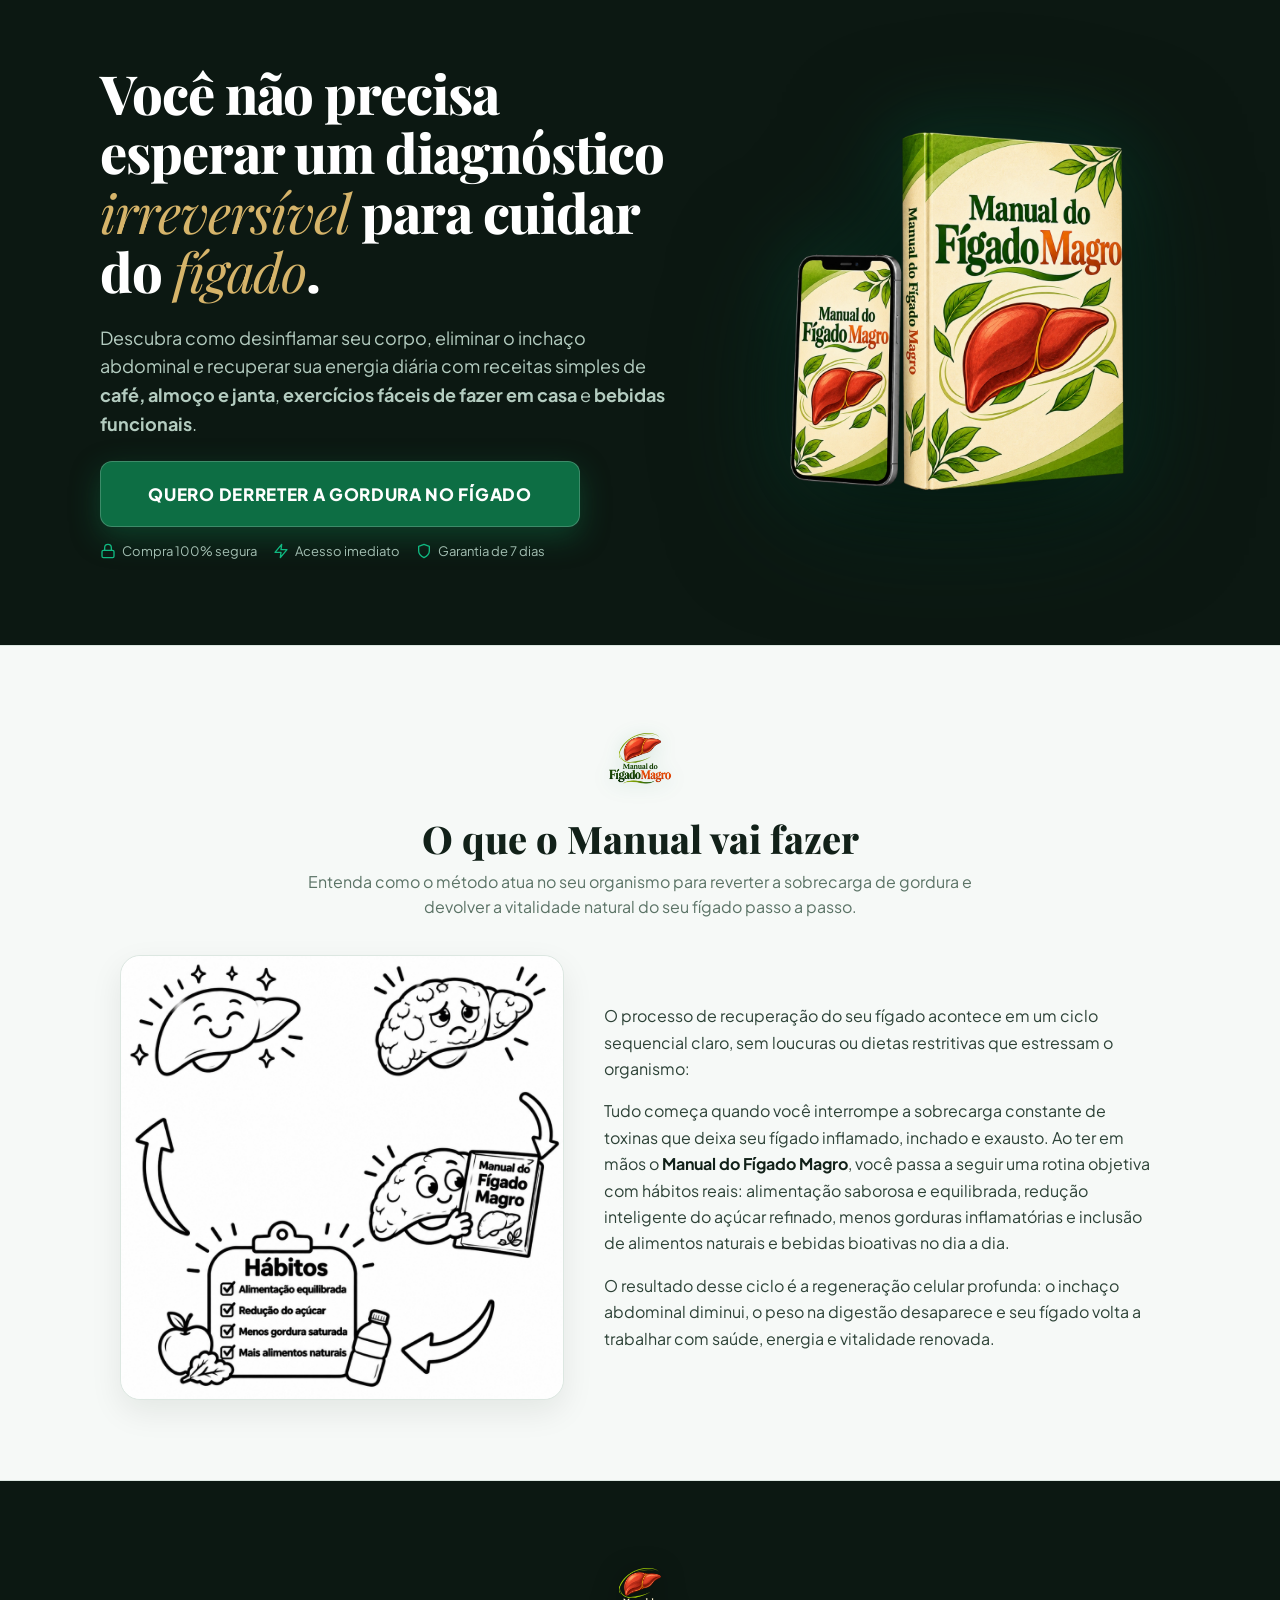
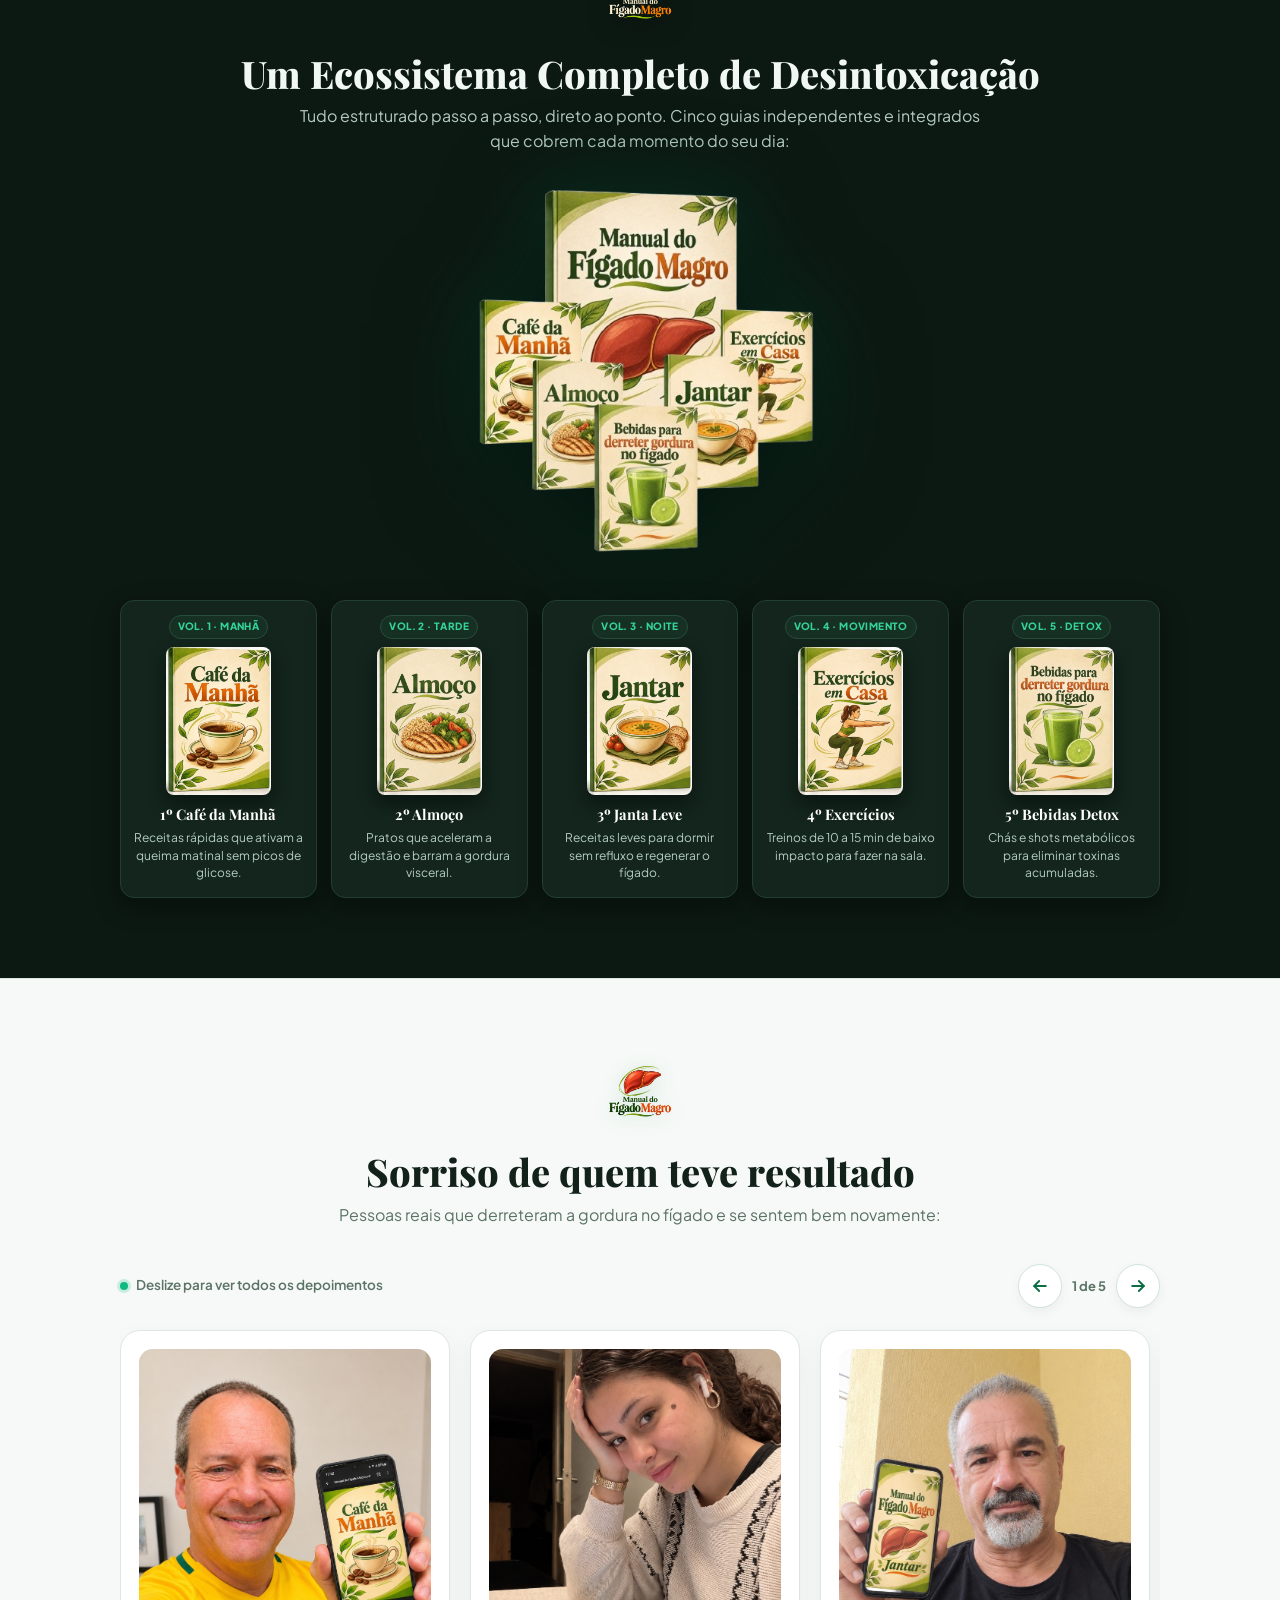
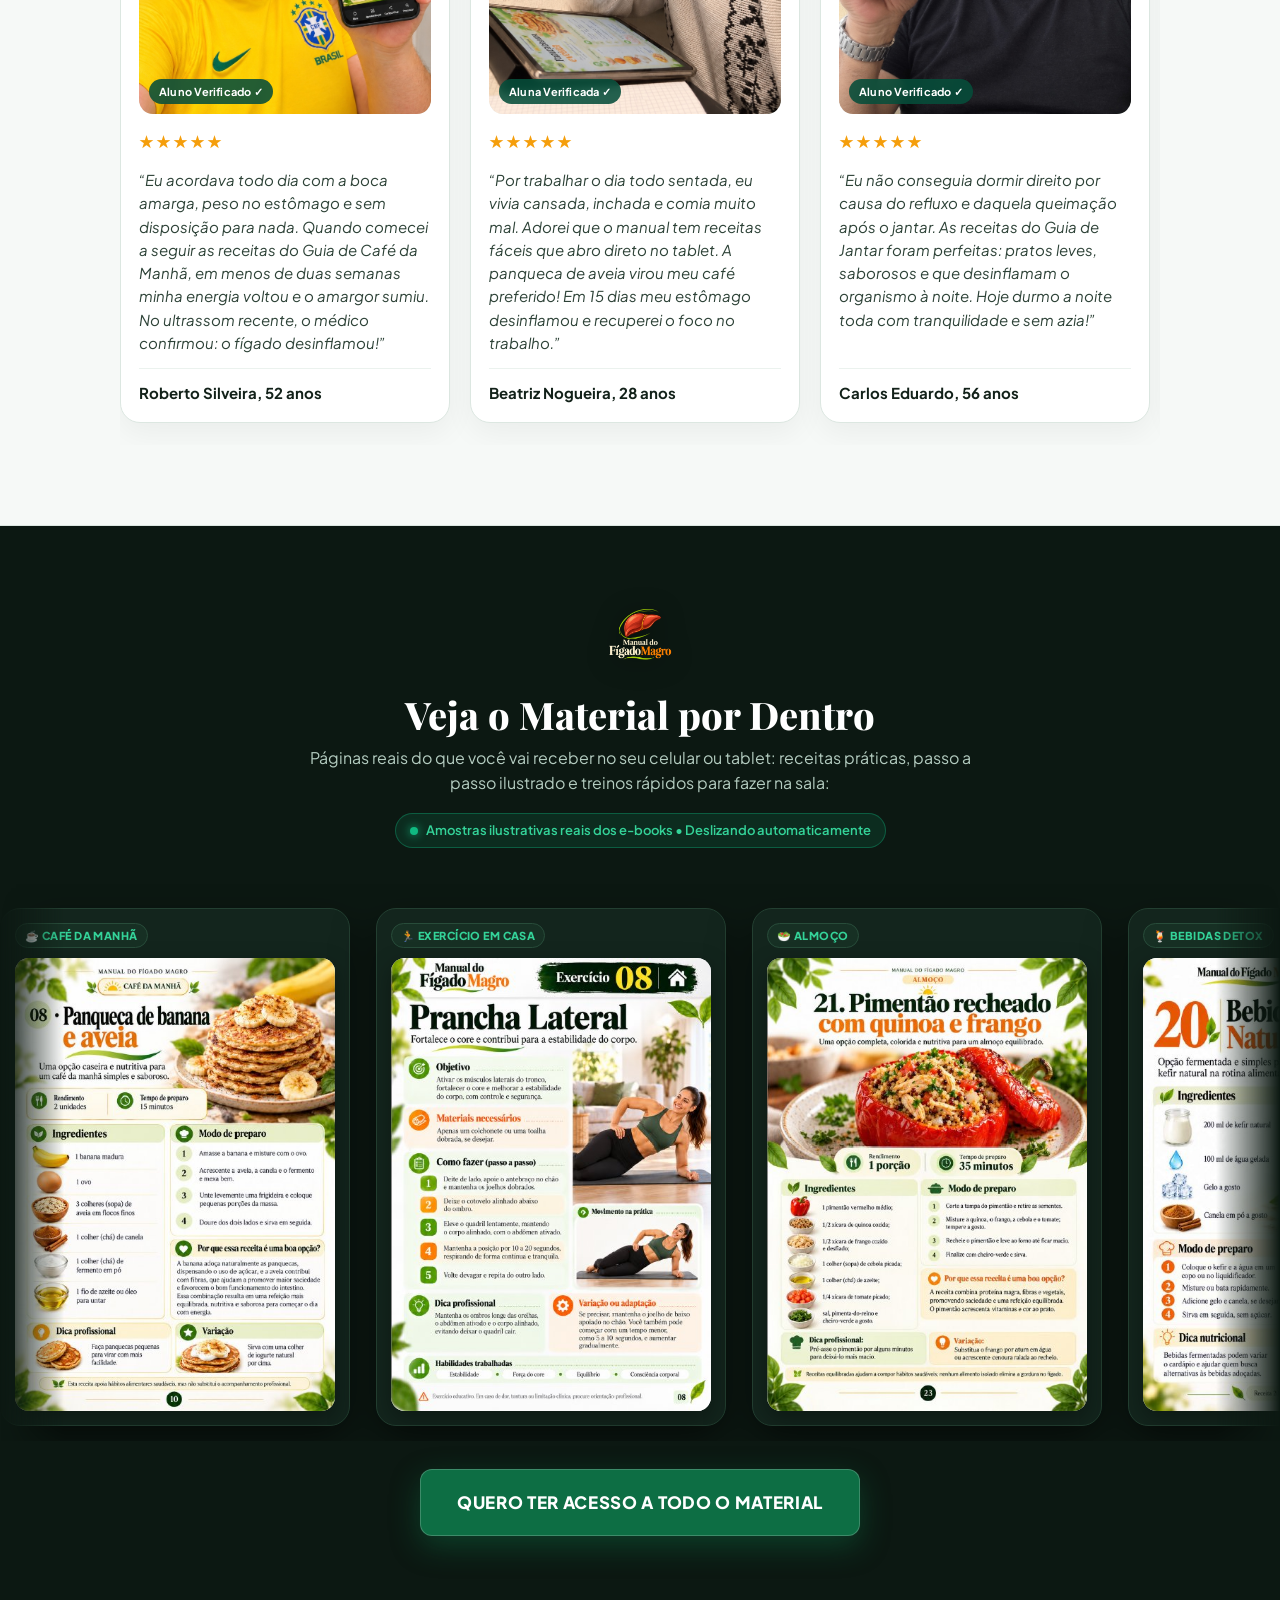
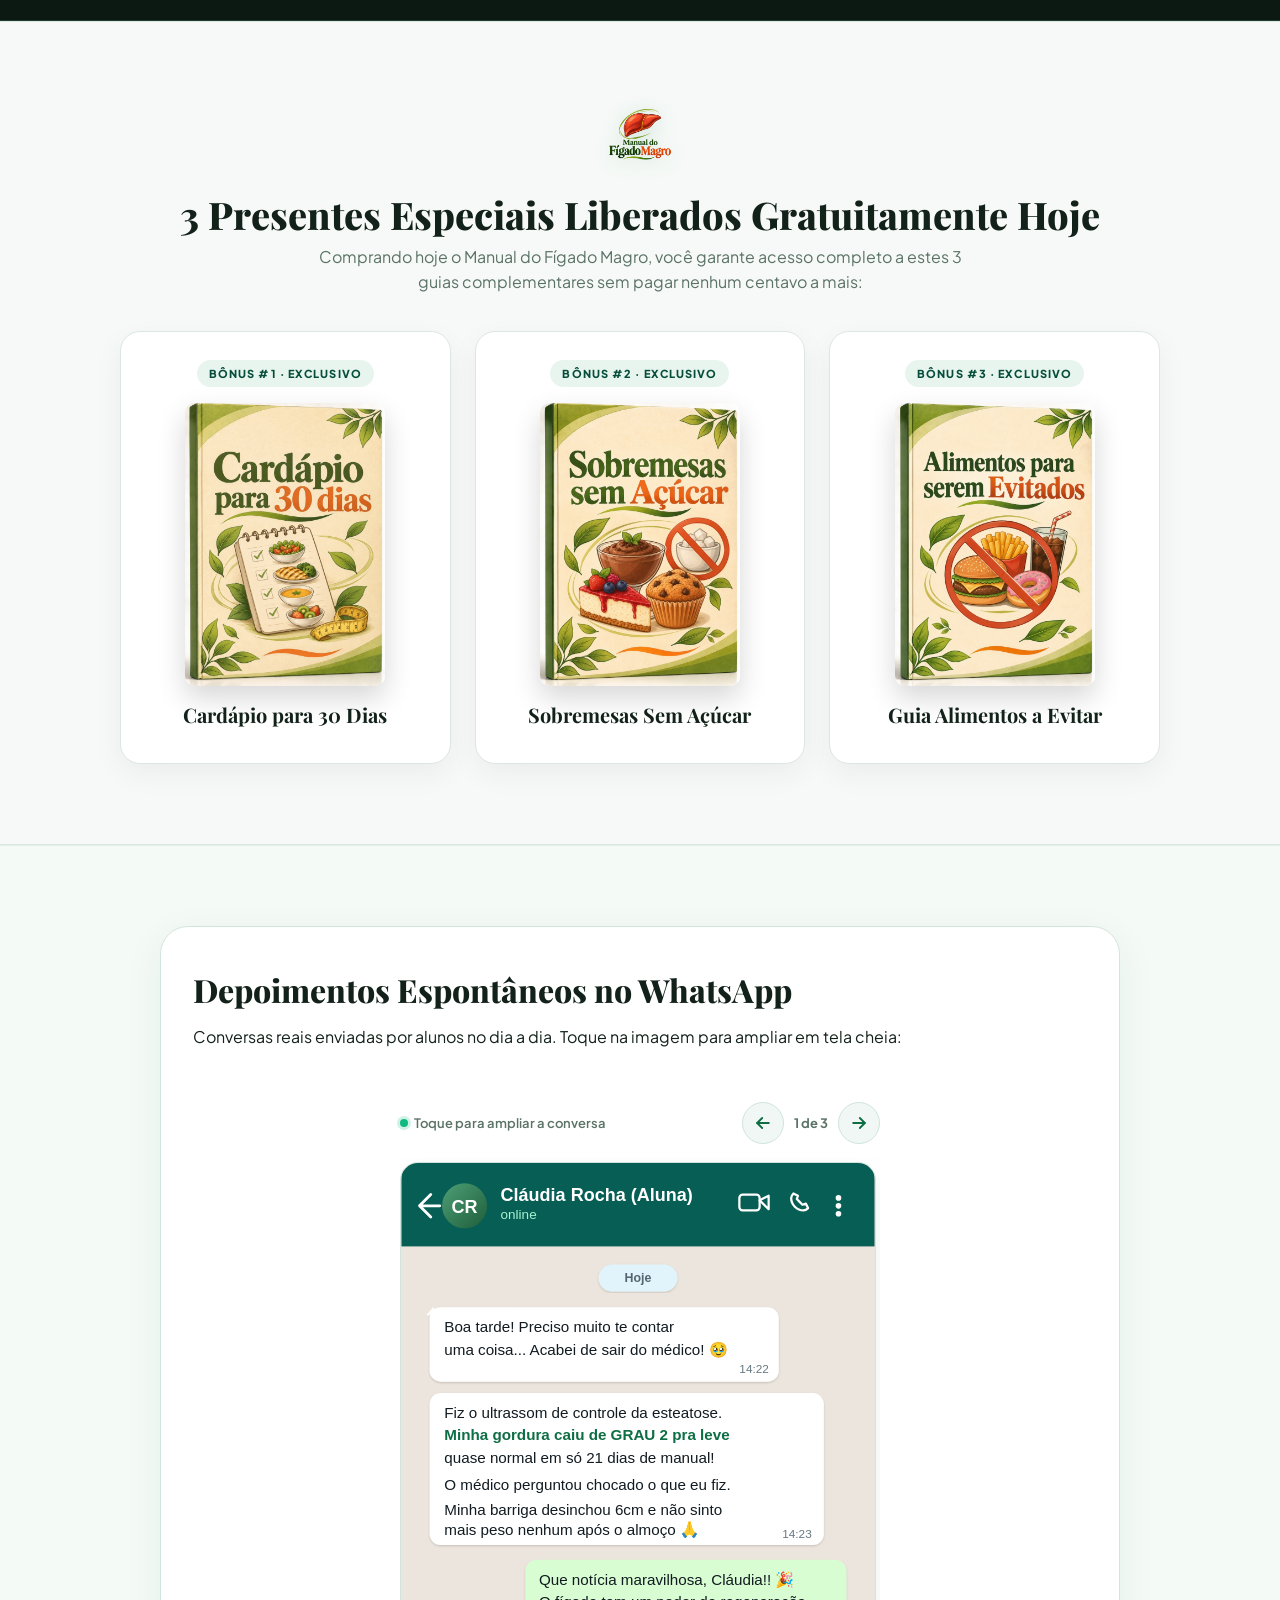
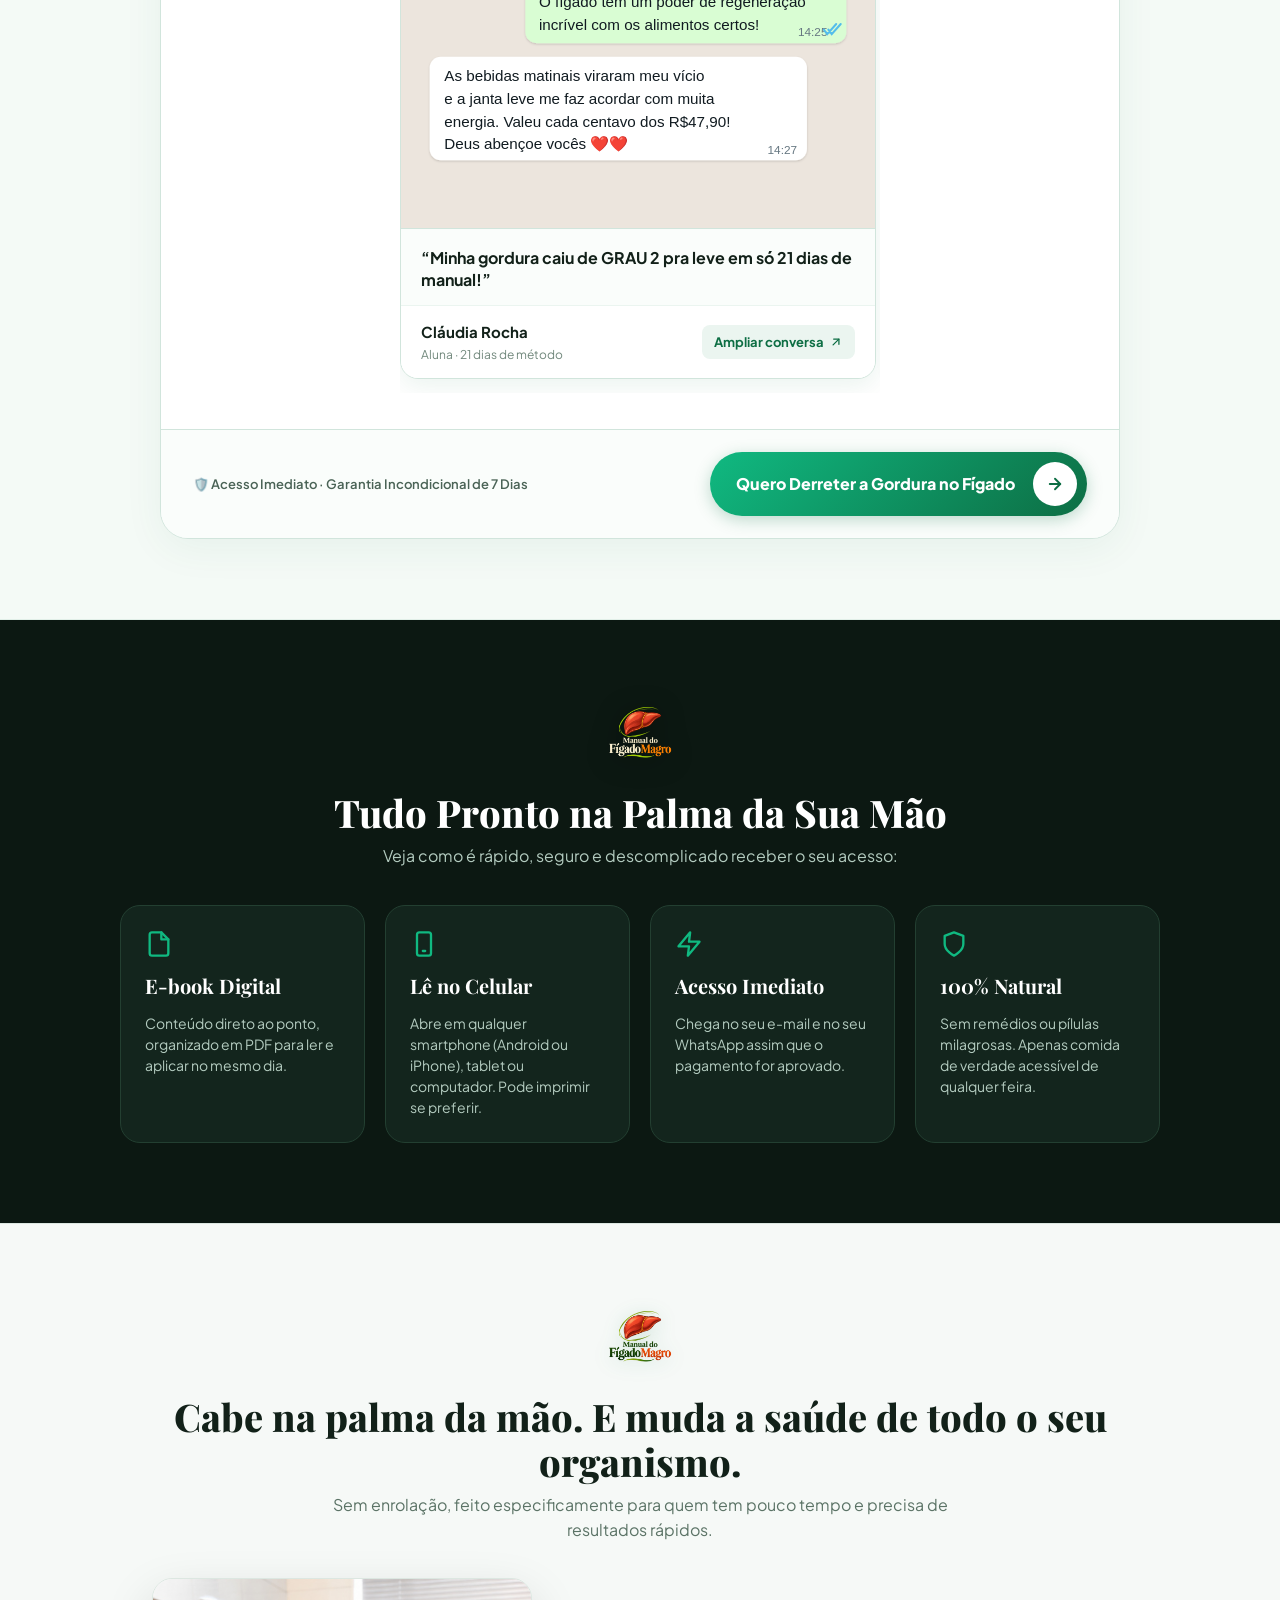
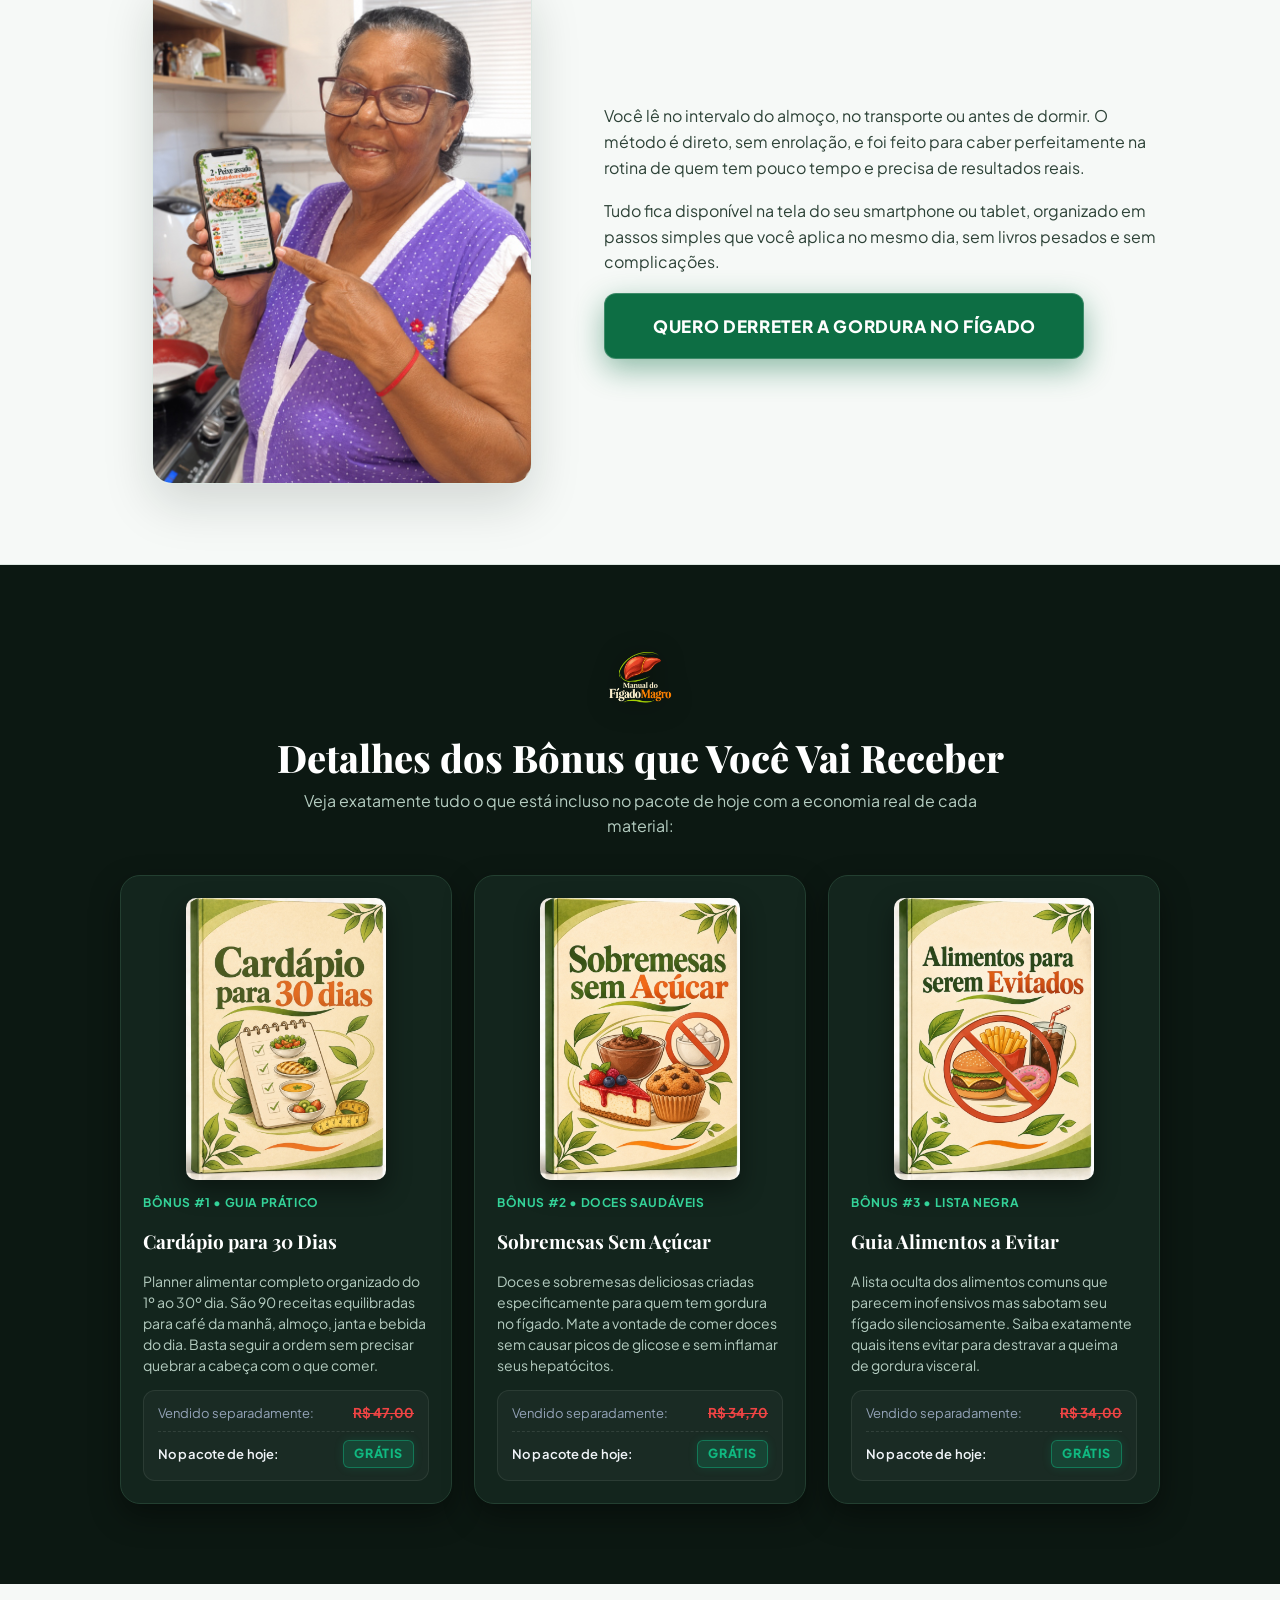
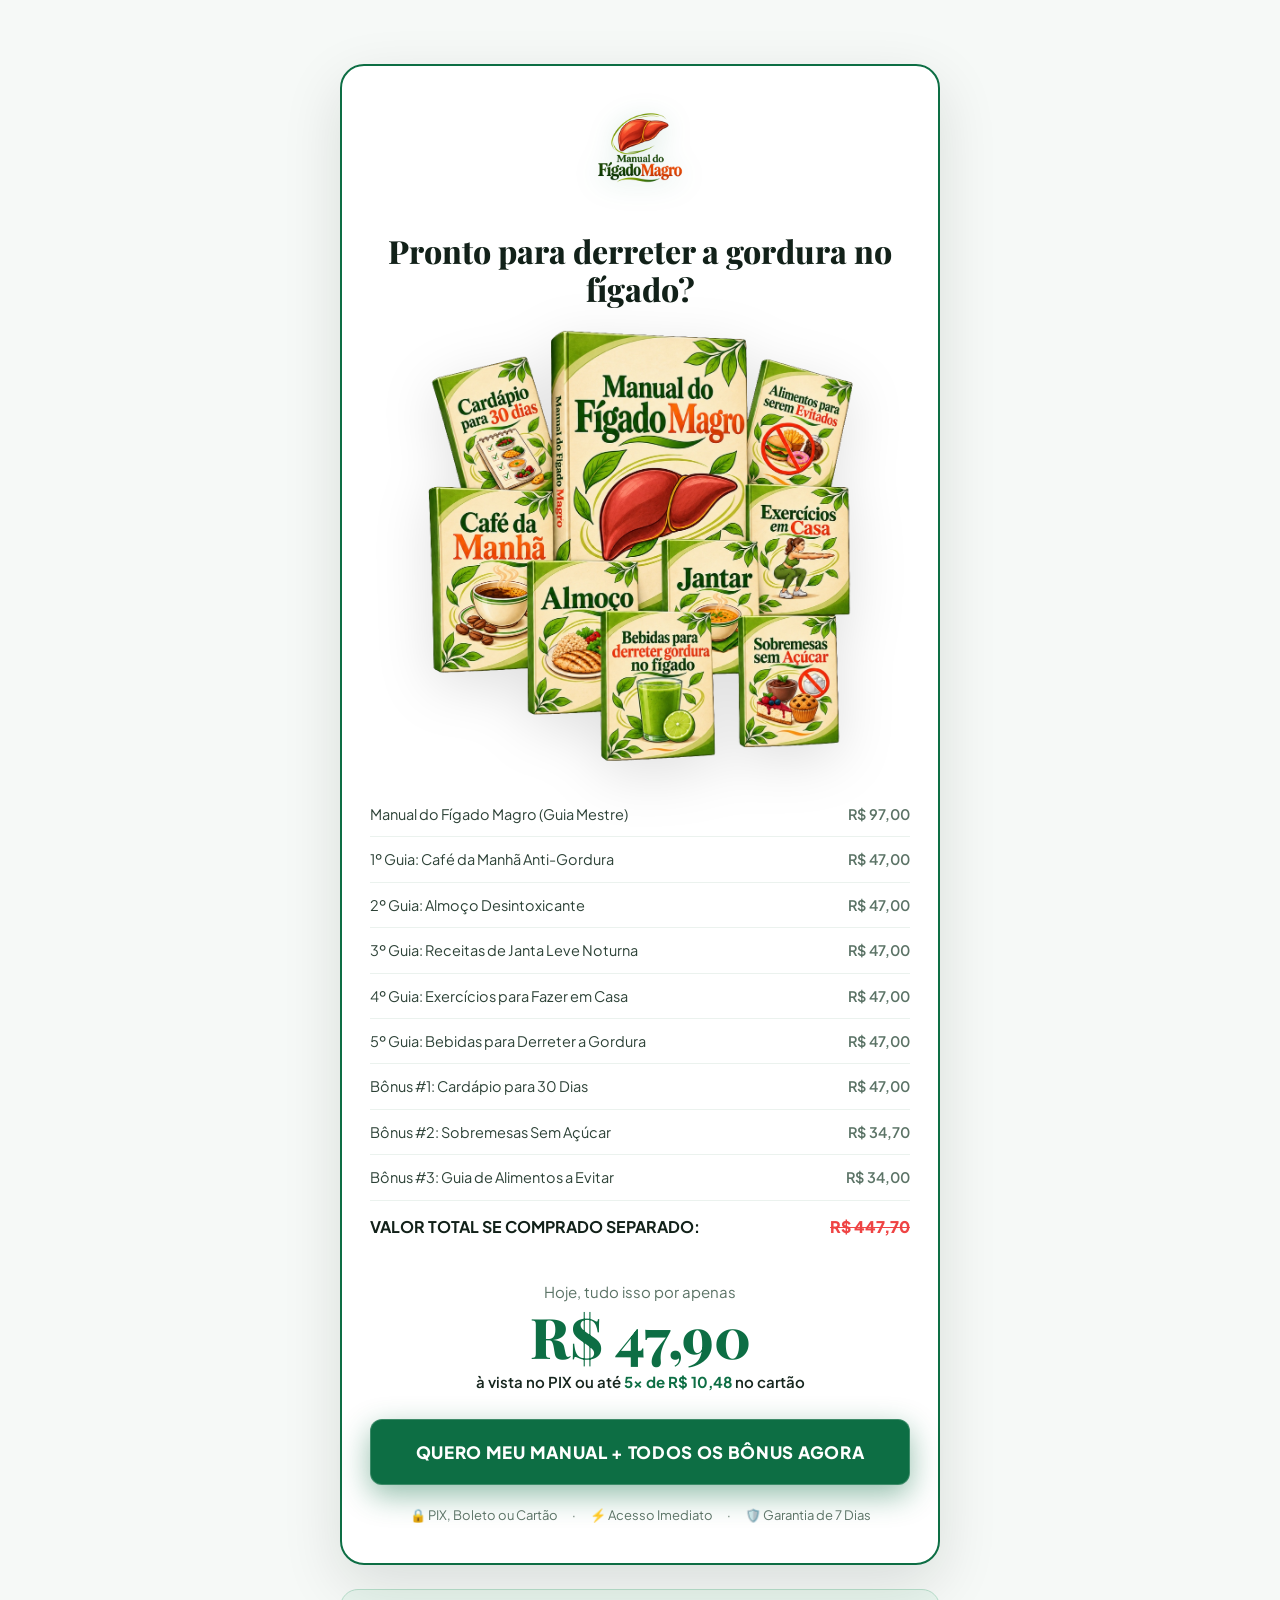
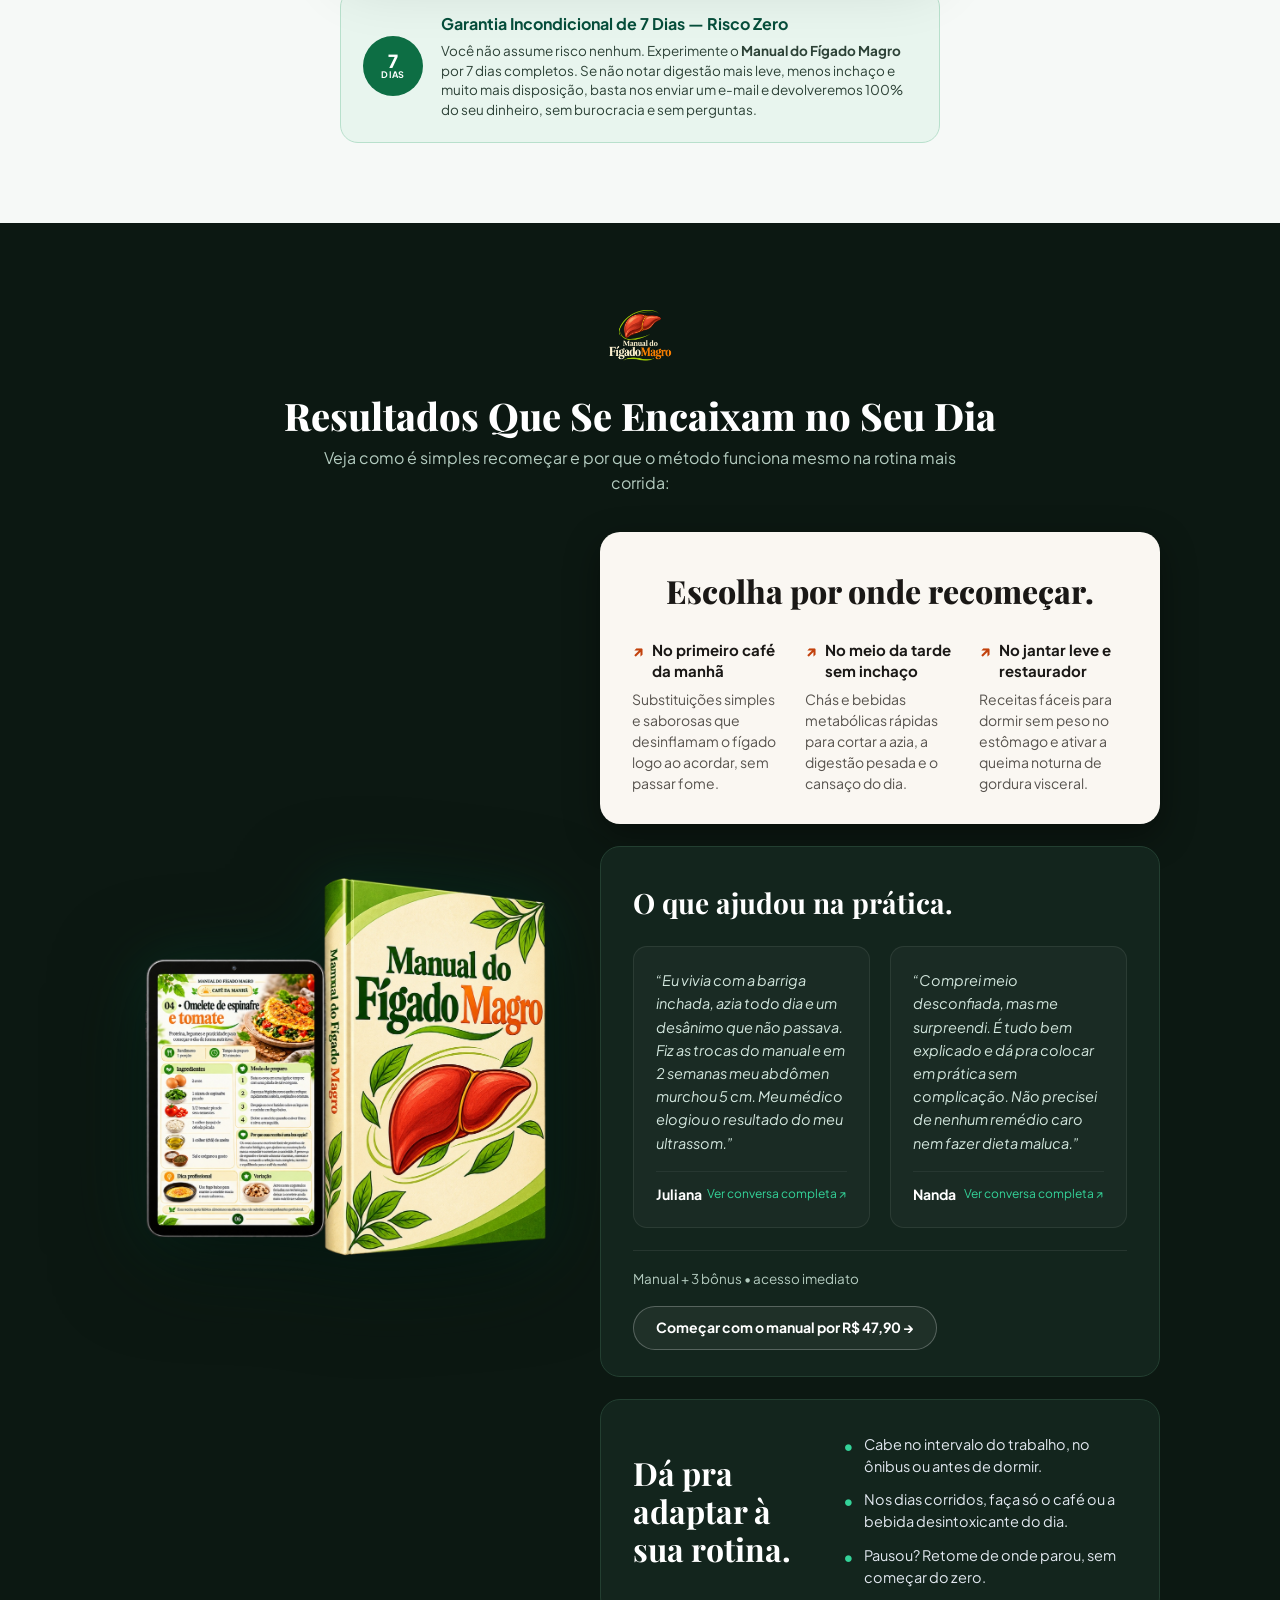
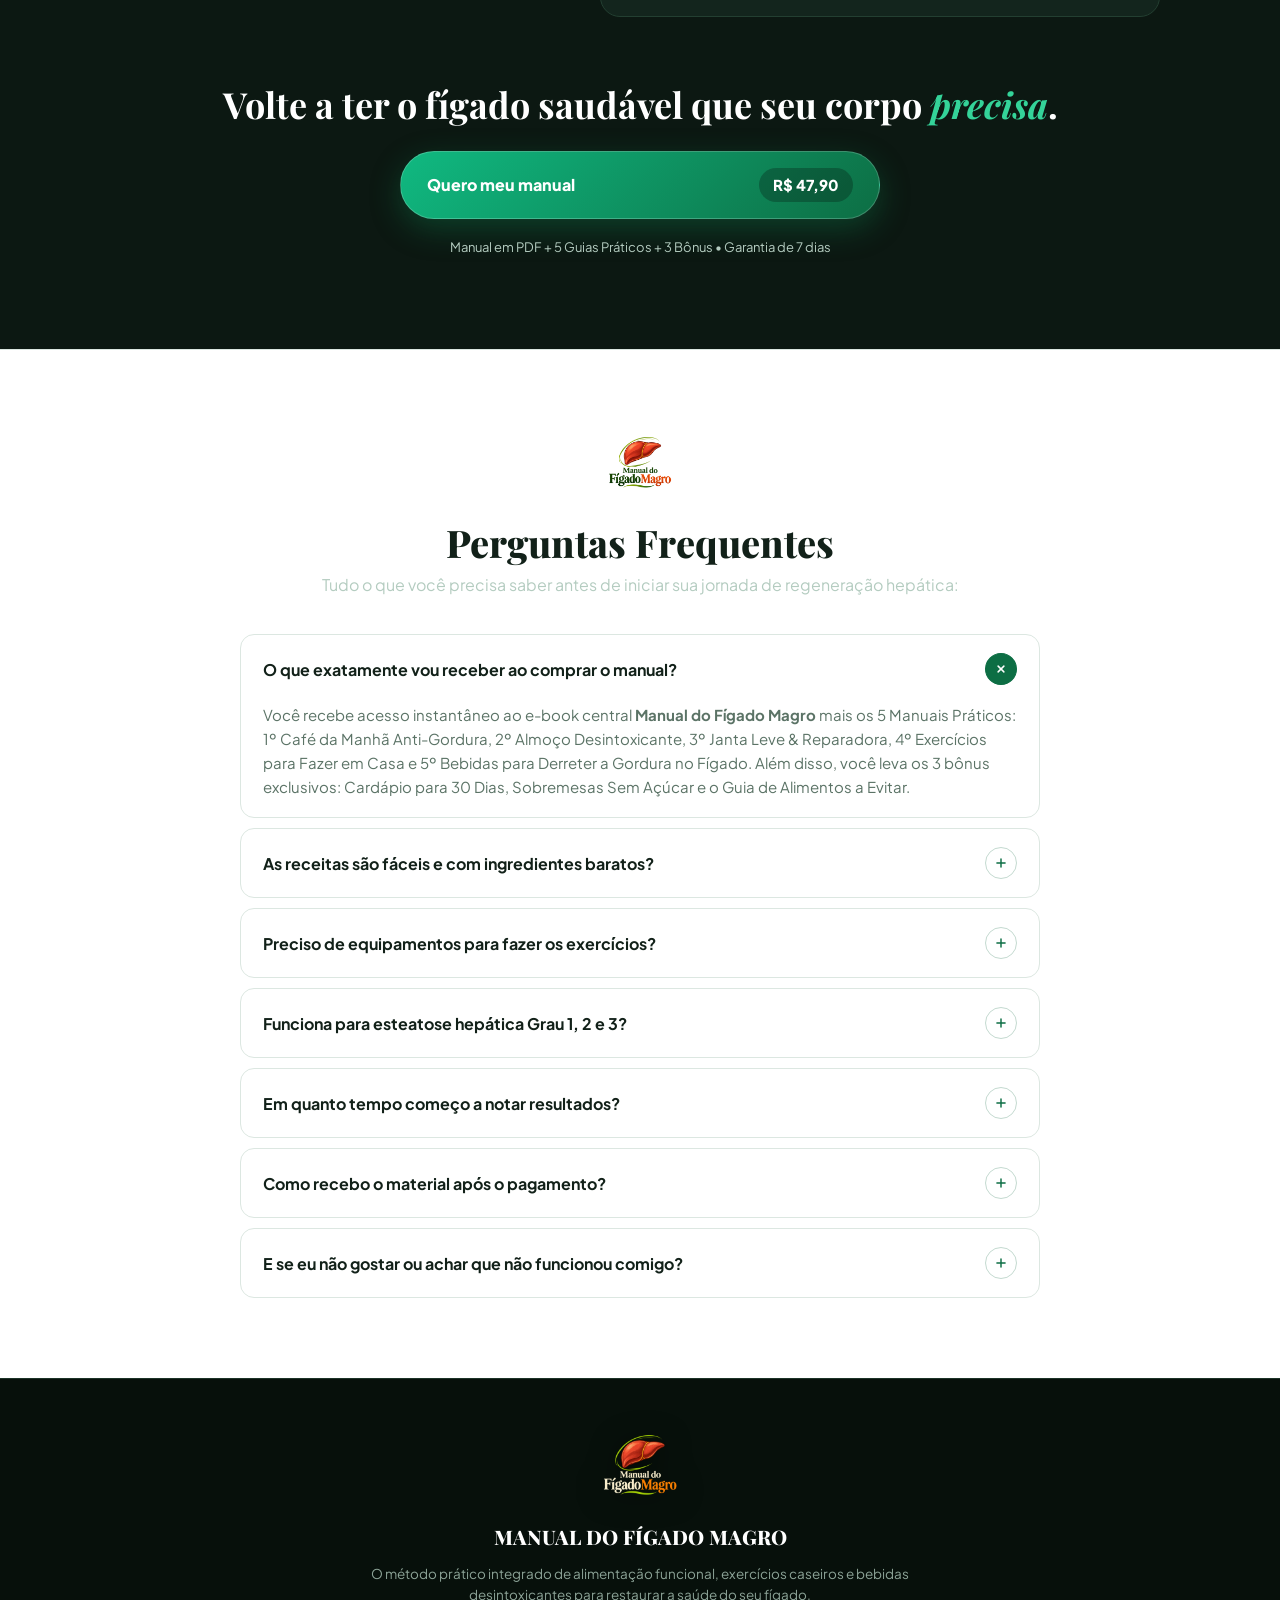
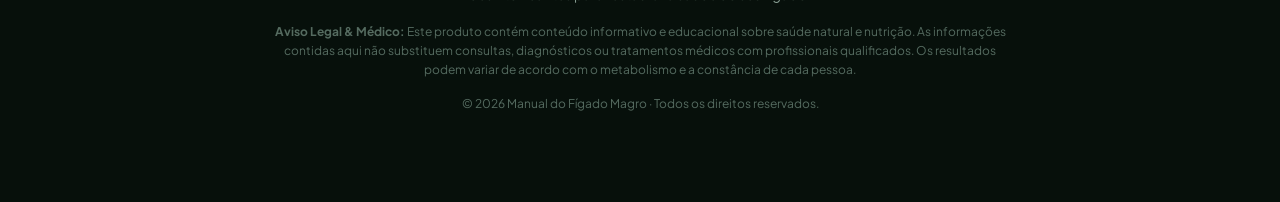
==== commit b5043aac: "Add files via upload" ====
--- a/index.html
+++ b/index.html
@@ -176,180 +176,7 @@
       </div>
     </section>
 
-    <!-- ========================================================================
-         NOVO MÓDULO: AMOSTRA DAS RECEITAS / CARROSSEL CONTÍNUO IMPARÁVEL (DARK FOREST)
-         ======================================================================== -->
-    <section class="sec-dark recipes-preview-section" id="amostra-receitas" aria-labelledby="h-amostra-receitas">
-      <div class="container">
-        <div class="sec-head">
-          <img src="images/mockup-letras-claras.png" alt="Selo Oficial Manual do Fígado Magro" class="sec-brand-seal" loading="lazy">
-          <h2 class="sec-title" id="h-amostra-receitas" style="color:#FFFFFF;">Veja Como as Receitas São Por Dentro</h2>
-          <p class="sec-sub">Páginas reais do material que você vai receber no celular. Tudo ilustrado passo a passo, com ingredientes baratos e preparo de 5 a 20 minutos:</p>
-          <div class="marquee-hint-badge">
-            <span class="pulse-dot"></span>
-            <span>Amostras ilustrativas dos 5 e-books • Deslizando automaticamente</span>
-          </div>
-        </div>
-      </div>
-
-      <!-- Marquee Infinito Imparável (Passa automaticamente da direita para a esquerda) -->
-      <div class="recipes-marquee-wrap" aria-roledescription="carrossel contínuo de receitas" aria-label="Amostra de páginas das receitas do Manual">
-        <!-- Grupo 1 -->
-        <div class="recipes-marquee-group">
-          <!-- 1: Café - Omelete -->
-          <div class="recipe-card">
-            <span class="recipe-card-badge">☕ Café da Manhã</span>
-            <div class="recipe-card-img-wrap">
-              <img src="images/receita-cafe-omelete.jpg" alt="Receita de Café da Manhã: Omelete de espinafre e tomate" class="recipe-page-img" loading="lazy">
-            </div>
-          </div>
-
-          <!-- 2: Café - Crepioca -->
-          <div class="recipe-card">
-            <span class="recipe-card-badge">☕ Café da Manhã</span>
-            <div class="recipe-card-img-wrap">
-              <img src="images/receita-cafe-crepioca.jpg" alt="Receita de Café da Manhã: Crepioca de queijo branco e orégano" class="recipe-page-img" loading="lazy">
-            </div>
-          </div>
-
-          <!-- 3: Almoço - Salada -->
-          <div class="recipe-card">
-            <span class="recipe-card-badge">🥗 Almoço</span>
-            <div class="recipe-card-img-wrap">
-              <img src="images/receita-almoco-salada.jpg" alt="Receita de Almoço: Salada de grão-de-bico com frango" class="recipe-page-img" loading="lazy">
-            </div>
-          </div>
-
-          <!-- 4: Almoço - Frango ao Forno -->
-          <div class="recipe-card">
-            <span class="recipe-card-badge">🥗 Almoço</span>
-            <div class="recipe-card-img-wrap">
-              <img src="images/receita-almoco-frango.jpg" alt="Receita de Almoço: Frango ao forno com batata e cenoura" class="recipe-page-img" loading="lazy">
-            </div>
-          </div>
-
-          <!-- 5: Jantar - Bowl de Quinoa -->
-          <div class="recipe-card">
-            <span class="recipe-card-badge">🍲 Jantar</span>
-            <div class="recipe-card-img-wrap">
-              <img src="images/receita-janta-quinoa.jpg" alt="Receita de Jantar: Bowl de quinoa, grão-de-bico e folhas" class="recipe-page-img" loading="lazy">
-            </div>
-          </div>
-
-          <!-- 6: Jantar - Abobrinha Recheada -->
-          <div class="recipe-card">
-            <span class="recipe-card-badge">🍲 Jantar</span>
-            <div class="recipe-card-img-wrap">
-              <img src="images/receita-janta-abobrinha.jpg" alt="Receita de Jantar: Abobrinha recheada com frango" class="recipe-page-img" loading="lazy">
-            </div>
-          </div>
-
-          <!-- 7: Jantar - Peixe Ensopado -->
-          <div class="recipe-card">
-            <span class="recipe-card-badge">🍲 Jantar</span>
-            <div class="recipe-card-img-wrap">
-              <img src="images/receita-janta-peixe.jpg" alt="Receita de Jantar: Peixe ensopado com legumes" class="recipe-page-img" loading="lazy">
-            </div>
-          </div>
-
-          <!-- 8: Bebidas - Suco Cenoura Laranja -->
-          <div class="recipe-card">
-            <span class="recipe-card-badge">🍹 Bebidas</span>
-            <div class="recipe-card-img-wrap">
-              <img src="images/receita-bebida-cenoura.jpg" alt="Receita de Bebidas: Bebida de Cenoura com Laranja" class="recipe-page-img" loading="lazy">
-            </div>
-          </div>
-
-          <!-- 9: Bebidas - Chá Gelado de Limão -->
-          <div class="recipe-card">
-            <span class="recipe-card-badge">🍹 Bebidas</span>
-            <div class="recipe-card-img-wrap">
-              <img src="images/receita-bebida-cha.jpg" alt="Receita de Bebidas: Chá Gelado de Limão sem Açúcar" class="recipe-page-img" loading="lazy">
-            </div>
-          </div>
-        </div>
-
-        <!-- Grupo 2 (Duplicado para loop infinito sem interrupções) -->
-        <div class="recipes-marquee-group" aria-hidden="true">
-          <!-- 1: Café - Omelete -->
-          <div class="recipe-card">
-            <span class="recipe-card-badge">☕ Café da Manhã</span>
-            <div class="recipe-card-img-wrap">
-              <img src="images/receita-cafe-omelete.jpg" alt="Receita de Café da Manhã: Omelete de espinafre e tomate" class="recipe-page-img" loading="lazy">
-            </div>
-          </div>
-
-          <!-- 2: Café - Crepioca -->
-          <div class="recipe-card">
-            <span class="recipe-card-badge">☕ Café da Manhã</span>
-            <div class="recipe-card-img-wrap">
-              <img src="images/receita-cafe-crepioca.jpg" alt="Receita de Café da Manhã: Crepioca de queijo branco e orégano" class="recipe-page-img" loading="lazy">
-            </div>
-          </div>
-
-          <!-- 3: Almoço - Salada -->
-          <div class="recipe-card">
-            <span class="recipe-card-badge">🥗 Almoço</span>
-            <div class="recipe-card-img-wrap">
-              <img src="images/receita-almoco-salada.jpg" alt="Receita de Almoço: Salada de grão-de-bico com frango" class="recipe-page-img" loading="lazy">
-            </div>
-          </div>
-
-          <!-- 4: Almoço - Frango ao Forno -->
-          <div class="recipe-card">
-            <span class="recipe-card-badge">🥗 Almoço</span>
-            <div class="recipe-card-img-wrap">
-              <img src="images/receita-almoco-frango.jpg" alt="Receita de Almoço: Frango ao forno com batata e cenoura" class="recipe-page-img" loading="lazy">
-            </div>
-          </div>
-
-          <!-- 5: Jantar - Bowl de Quinoa -->
-          <div class="recipe-card">
-            <span class="recipe-card-badge">🍲 Jantar</span>
-            <div class="recipe-card-img-wrap">
-              <img src="images/receita-janta-quinoa.jpg" alt="Receita de Jantar: Bowl de quinoa, grão-de-bico e folhas" class="recipe-page-img" loading="lazy">
-            </div>
-          </div>
-
-          <!-- 6: Jantar - Abobrinha Recheada -->
-          <div class="recipe-card">
-            <span class="recipe-card-badge">🍲 Jantar</span>
-            <div class="recipe-card-img-wrap">
-              <img src="images/receita-janta-abobrinha.jpg" alt="Receita de Jantar: Abobrinha recheada com frango" class="recipe-page-img" loading="lazy">
-            </div>
-          </div>
-
-          <!-- 7: Jantar - Peixe Ensopado -->
-          <div class="recipe-card">
-            <span class="recipe-card-badge">🍲 Jantar</span>
-            <div class="recipe-card-img-wrap">
-              <img src="images/receita-janta-peixe.jpg" alt="Receita de Jantar: Peixe ensopado com legumes" class="recipe-page-img" loading="lazy">
-            </div>
-          </div>
-
-          <!-- 8: Bebidas - Suco Cenoura Laranja -->
-          <div class="recipe-card">
-            <span class="recipe-card-badge">🍹 Bebidas</span>
-            <div class="recipe-card-img-wrap">
-              <img src="images/receita-bebida-cenoura.jpg" alt="Receita de Bebidas: Bebida de Cenoura com Laranja" class="recipe-page-img" loading="lazy">
-            </div>
-          </div>
-
-          <!-- 9: Bebidas - Chá Gelado de Limão -->
-          <div class="recipe-card">
-            <span class="recipe-card-badge">🍹 Bebidas</span>
-            <div class="recipe-card-img-wrap">
-              <img src="images/receita-bebida-cha.jpg" alt="Receita de Bebidas: Chá Gelado de Limão sem Açúcar" class="recipe-page-img" loading="lazy">
-            </div>
-          </div>
-        </div>
-      </div>
-
-      <!-- Botão de Ação -->
-      <div class="container" style="margin-top: 28px; text-align: center; padding: 0 16px;">
-        <a href="#oferta" class="btn-cta" style="max-width: 440px; margin: 0 auto;">Quero ter acesso a todas as receitas</a>
-      </div>
-    </section>
+
 
     <!-- ========================================================================
          MÓDULO 4: RESULTADOS REAIS & PROVA SOCIAL (LIGHT CREAM)
@@ -467,6 +294,165 @@
             </div>
           </div>
         </div>
+      </div>
+    </section>
+
+    <!-- ========================================================================
+         AMOSTRA DO PRODUTO: CARROSSEL CONTÍNUO DE PRINTS REAIS (DARK FOREST)
+         ======================================================================== -->
+    <section class="sec-dark recipes-preview-section" id="amostra-receitas" aria-labelledby="h-amostra-receitas">
+      <div class="container">
+        <div class="sec-head">
+          <img src="images/mockup-letras-claras.png" alt="Selo Oficial Manual do Fígado Magro" class="sec-brand-seal" loading="lazy">
+          <h2 class="sec-title" id="h-amostra-receitas" style="color:#FFFFFF;">Veja o Material por Dentro</h2>
+          <p class="sec-sub">Páginas reais do que você vai receber no seu celular ou tablet: receitas práticas, passo a passo ilustrado e treinos rápidos para fazer na sala:</p>
+          <div class="marquee-hint-badge">
+            <span class="pulse-dot"></span>
+            <span>Amostras ilustrativas reais dos e-books • Deslizando automaticamente</span>
+          </div>
+        </div>
+      </div>
+
+      <!-- Marquee Infinito Imparável (Passa automaticamente da direita para a esquerda) -->
+      <div class="recipes-marquee-wrap" aria-roledescription="carrossel contínuo de amostras do produto" aria-label="Amostra de páginas reais dos e-books do Manual">
+        <!-- Grupo 1 -->
+        <div class="recipes-marquee-group">
+          <!-- 1: Café da Manhã - Panqueca -->
+          <div class="recipe-card">
+            <span class="recipe-card-badge">☕ Café da Manhã</span>
+            <div class="recipe-card-img-wrap">
+              <img src="images/print-cafe-panqueca.jpg" alt="Receita de Café da Manhã: Panqueca de banana e aveia" class="recipe-page-img" loading="lazy">
+            </div>
+          </div>
+
+          <!-- 2: Exercício - Prancha -->
+          <div class="recipe-card">
+            <span class="recipe-card-badge">🏃 Exercício em Casa</span>
+            <div class="recipe-card-img-wrap">
+              <img src="images/print-exercicio-prancha.jpg" alt="Exercício em Casa: Prancha Lateral para o abdômen" class="recipe-page-img" loading="lazy">
+            </div>
+          </div>
+
+          <!-- 3: Almoço - Pimentão Recheado -->
+          <div class="recipe-card">
+            <span class="recipe-card-badge">🥗 Almoço</span>
+            <div class="recipe-card-img-wrap">
+              <img src="images/print-almoco-pimentao.jpg" alt="Receita de Almoço: Pimentão recheado com quinoa e frango" class="recipe-page-img" loading="lazy">
+            </div>
+          </div>
+
+          <!-- 4: Bebida - Kefir -->
+          <div class="recipe-card">
+            <span class="recipe-card-badge">🍹 Bebidas Detox</span>
+            <div class="recipe-card-img-wrap">
+              <img src="images/print-bebida-kefir.jpg" alt="Receita de Bebidas: Bebida de Kefir Natural sem Açúcar" class="recipe-page-img" loading="lazy">
+            </div>
+          </div>
+
+          <!-- 5: Café da Manhã - Bolo -->
+          <div class="recipe-card">
+            <span class="recipe-card-badge">☕ Café da Manhã</span>
+            <div class="recipe-card-img-wrap">
+              <img src="images/print-cafe-bolo.jpg" alt="Receita de Café da Manhã: Bolo caseiro de banana e aveia sem açúcar" class="recipe-page-img" loading="lazy">
+            </div>
+          </div>
+
+          <!-- 6: Exercício - Elevação de Joelhos -->
+          <div class="recipe-card">
+            <span class="recipe-card-badge">🏃 Exercício em Casa</span>
+            <div class="recipe-card-img-wrap">
+              <img src="images/print-exercicio-elevacao.jpg" alt="Exercício em Casa: Elevação de Joelhos para queima metabólica" class="recipe-page-img" loading="lazy">
+            </div>
+          </div>
+
+          <!-- 7: Almoço - Abóbora Recheada -->
+          <div class="recipe-card">
+            <span class="recipe-card-badge">🥗 Almoço</span>
+            <div class="recipe-card-img-wrap">
+              <img src="images/print-almoco-abobora.jpg" alt="Receita de Almoço: Abóbora recheada com grão-de-bico" class="recipe-page-img" loading="lazy">
+            </div>
+          </div>
+
+          <!-- 8: Jantar - Sopa Cremosa -->
+          <div class="recipe-card">
+            <span class="recipe-card-badge">🍲 Jantar Leve</span>
+            <div class="recipe-card-img-wrap">
+              <img src="images/print-jantar-sopa.jpg" alt="Receita de Jantar: Sopa cremosa de abóbora com gengibre" class="recipe-page-img" loading="lazy">
+            </div>
+          </div>
+        </div>
+
+        <!-- Grupo 2 (Duplicado para loop infinito suave) -->
+        <div class="recipes-marquee-group" aria-hidden="true">
+          <!-- 1: Café da Manhã - Panqueca -->
+          <div class="recipe-card">
+            <span class="recipe-card-badge">☕ Café da Manhã</span>
+            <div class="recipe-card-img-wrap">
+              <img src="images/print-cafe-panqueca.jpg" alt="Receita de Café da Manhã: Panqueca de banana e aveia" class="recipe-page-img" loading="lazy">
+            </div>
+          </div>
+
+          <!-- 2: Exercício - Prancha -->
+          <div class="recipe-card">
+            <span class="recipe-card-badge">🏃 Exercício em Casa</span>
+            <div class="recipe-card-img-wrap">
+              <img src="images/print-exercicio-prancha.jpg" alt="Exercício em Casa: Prancha Lateral para o abdômen" class="recipe-page-img" loading="lazy">
+            </div>
+          </div>
+
+          <!-- 3: Almoço - Pimentão Recheado -->
+          <div class="recipe-card">
+            <span class="recipe-card-badge">🥗 Almoço</span>
+            <div class="recipe-card-img-wrap">
+              <img src="images/print-almoco-pimentao.jpg" alt="Receita de Almoço: Pimentão recheado com quinoa e frango" class="recipe-page-img" loading="lazy">
+            </div>
+          </div>
+
+          <!-- 4: Bebida - Kefir -->
+          <div class="recipe-card">
+            <span class="recipe-card-badge">🍹 Bebidas Detox</span>
+            <div class="recipe-card-img-wrap">
+              <img src="images/print-bebida-kefir.jpg" alt="Receita de Bebidas: Bebida de Kefir Natural sem Açúcar" class="recipe-page-img" loading="lazy">
+            </div>
+          </div>
+
+          <!-- 5: Café da Manhã - Bolo -->
+          <div class="recipe-card">
+            <span class="recipe-card-badge">☕ Café da Manhã</span>
+            <div class="recipe-card-img-wrap">
+              <img src="images/print-cafe-bolo.jpg" alt="Receita de Café da Manhã: Bolo caseiro de banana e aveia sem açúcar" class="recipe-page-img" loading="lazy">
+            </div>
+          </div>
+
+          <!-- 6: Exercício - Elevação de Joelhos -->
+          <div class="recipe-card">
+            <span class="recipe-card-badge">🏃 Exercício em Casa</span>
+            <div class="recipe-card-img-wrap">
+              <img src="images/print-exercicio-elevacao.jpg" alt="Exercício em Casa: Elevação de Joelhos para queima metabólica" class="recipe-page-img" loading="lazy">
+            </div>
+          </div>
+
+          <!-- 7: Almoço - Abóbora Recheada -->
+          <div class="recipe-card">
+            <span class="recipe-card-badge">🥗 Almoço</span>
+            <div class="recipe-card-img-wrap">
+              <img src="images/print-almoco-abobora.jpg" alt="Receita de Almoço: Abóbora recheada com grão-de-bico" class="recipe-page-img" loading="lazy">
+            </div>
+          </div>
+
+          <!-- 8: Jantar - Sopa Cremosa -->
+          <div class="recipe-card">
+            <span class="recipe-card-badge">🍲 Jantar Leve</span>
+            <div class="recipe-card-img-wrap">
+              <img src="images/print-jantar-sopa.jpg" alt="Receita de Jantar: Sopa cremosa de abóbora com gengibre" class="recipe-page-img" loading="lazy">
+            </div>
+          </div>
+        </div>
+      </div>
+
+      <!-- Botão de Ação -->
+      <div class="container" style="margin-top: 28px; text-align: center; padding: 0 16px;">
+        <a href="#oferta" class="btn-cta" style="max-width: 440px; margin: 0 auto;">Quero ter acesso a todo o material</a>
       </div>
     </section>
 
--- a/style.css
+++ b/style.css
@@ -604,7 +604,7 @@
   width: 100%;
   overflow: hidden;
   display: flex;
-  gap: 22px;
+  gap: 26px;
   padding: 24px 0 16px;
   user-select: none;
   pointer-events: none; /* Imagens ilustrativas não interativas */
@@ -616,9 +616,9 @@
   flex-shrink: 0;
   display: flex;
   align-items: stretch;
-  gap: 22px;
+  gap: 26px;
   min-width: 100%;
-  animation: marquee-scroll-left 46s linear infinite;
+  animation: marquee-scroll-left 52s linear infinite;
   will-change: transform;
 }
 
@@ -627,21 +627,21 @@
     transform: translateX(0);
   }
   to {
-    transform: translateX(calc(-100% - 22px));
+    transform: translateX(calc(-100% - 26px));
   }
 }
 
 .recipe-card {
-  width: 250px;
+  width: 350px;
   flex-shrink: 0;
   background: var(--bg-dark-card);
   border: 1px solid var(--bg-dark-border);
-  border-radius: 18px;
-  padding: 12px;
+  border-radius: 20px;
+  padding: 14px;
   display: flex;
   flex-direction: column;
-  gap: 8px;
-  box-shadow: 0 12px 30px rgba(0, 0, 0, 0.45);
+  gap: 10px;
+  box-shadow: 0 16px 40px rgba(0, 0, 0, 0.5);
 }
 
 .recipe-card-badge {
@@ -661,8 +661,8 @@
 .recipe-card-img-wrap {
   position: relative;
   width: 100%;
-  aspect-ratio: 420 / 594;
-  border-radius: 12px;
+  aspect-ratio: 454 / 642;
+  border-radius: 14px;
   overflow: hidden;
   background: #FFFFFF;
   box-shadow: 0 8px 22px rgba(0, 0, 0, 0.35);
@@ -2444,15 +2444,15 @@
   }
 
   .recipes-marquee-wrap {
-    gap: 16px;
+    gap: 18px;
     padding: 18px 0 14px;
     mask-image: linear-gradient(to right, transparent 0%, black 6%, black 94%, transparent 100%);
     -webkit-mask-image: linear-gradient(to right, transparent 0%, black 6%, black 94%, transparent 100%);
   }
 
   .recipes-marquee-group {
-    gap: 16px;
-    animation: marquee-scroll-left-mobile 36s linear infinite;
+    gap: 18px;
+    animation: marquee-scroll-left-mobile 40s linear infinite;
   }
 
   @keyframes marquee-scroll-left-mobile {
@@ -2460,12 +2460,12 @@
       transform: translateX(0);
     }
     to {
-      transform: translateX(calc(-100% - 16px));
+      transform: translateX(calc(-100% - 18px));
     }
   }
 
   .recipe-card {
-    width: 210px;
+    width: 285px;
     padding: 12px;
     border-radius: 16px;
     gap: 8px;
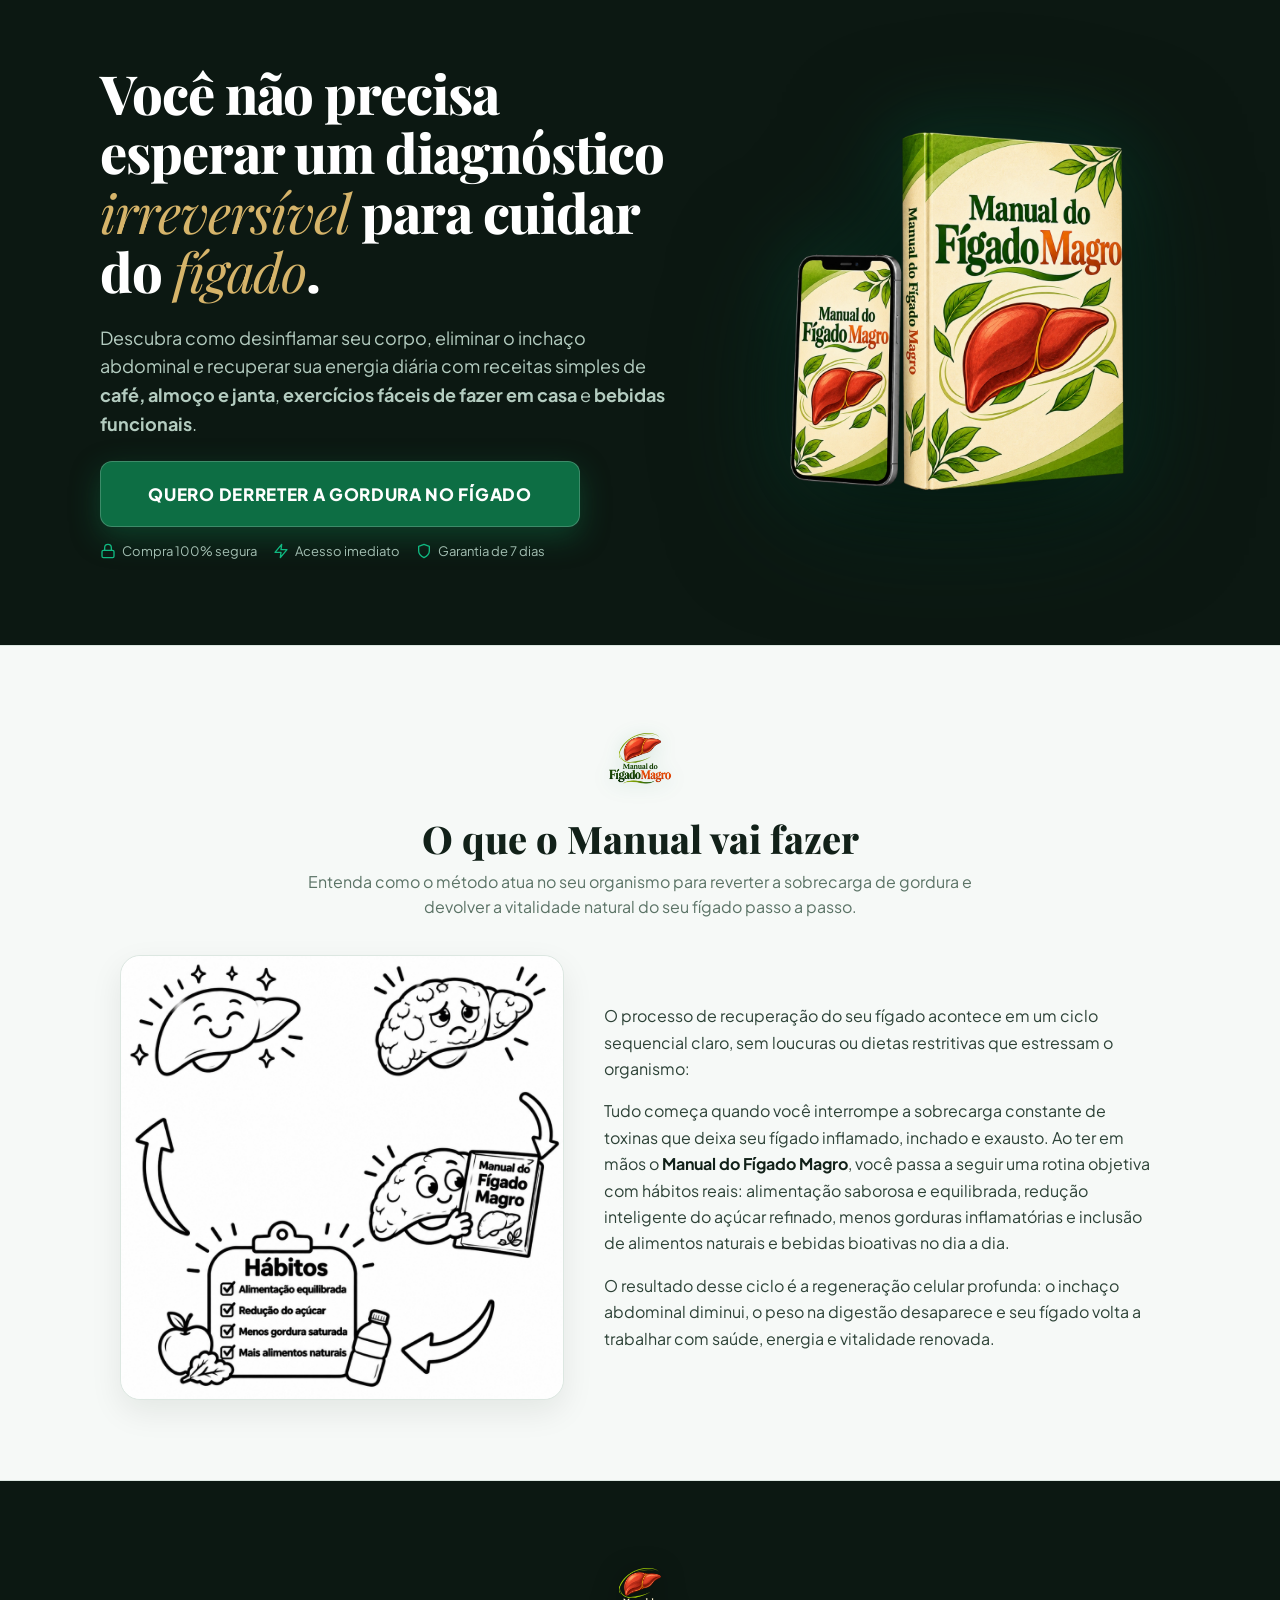
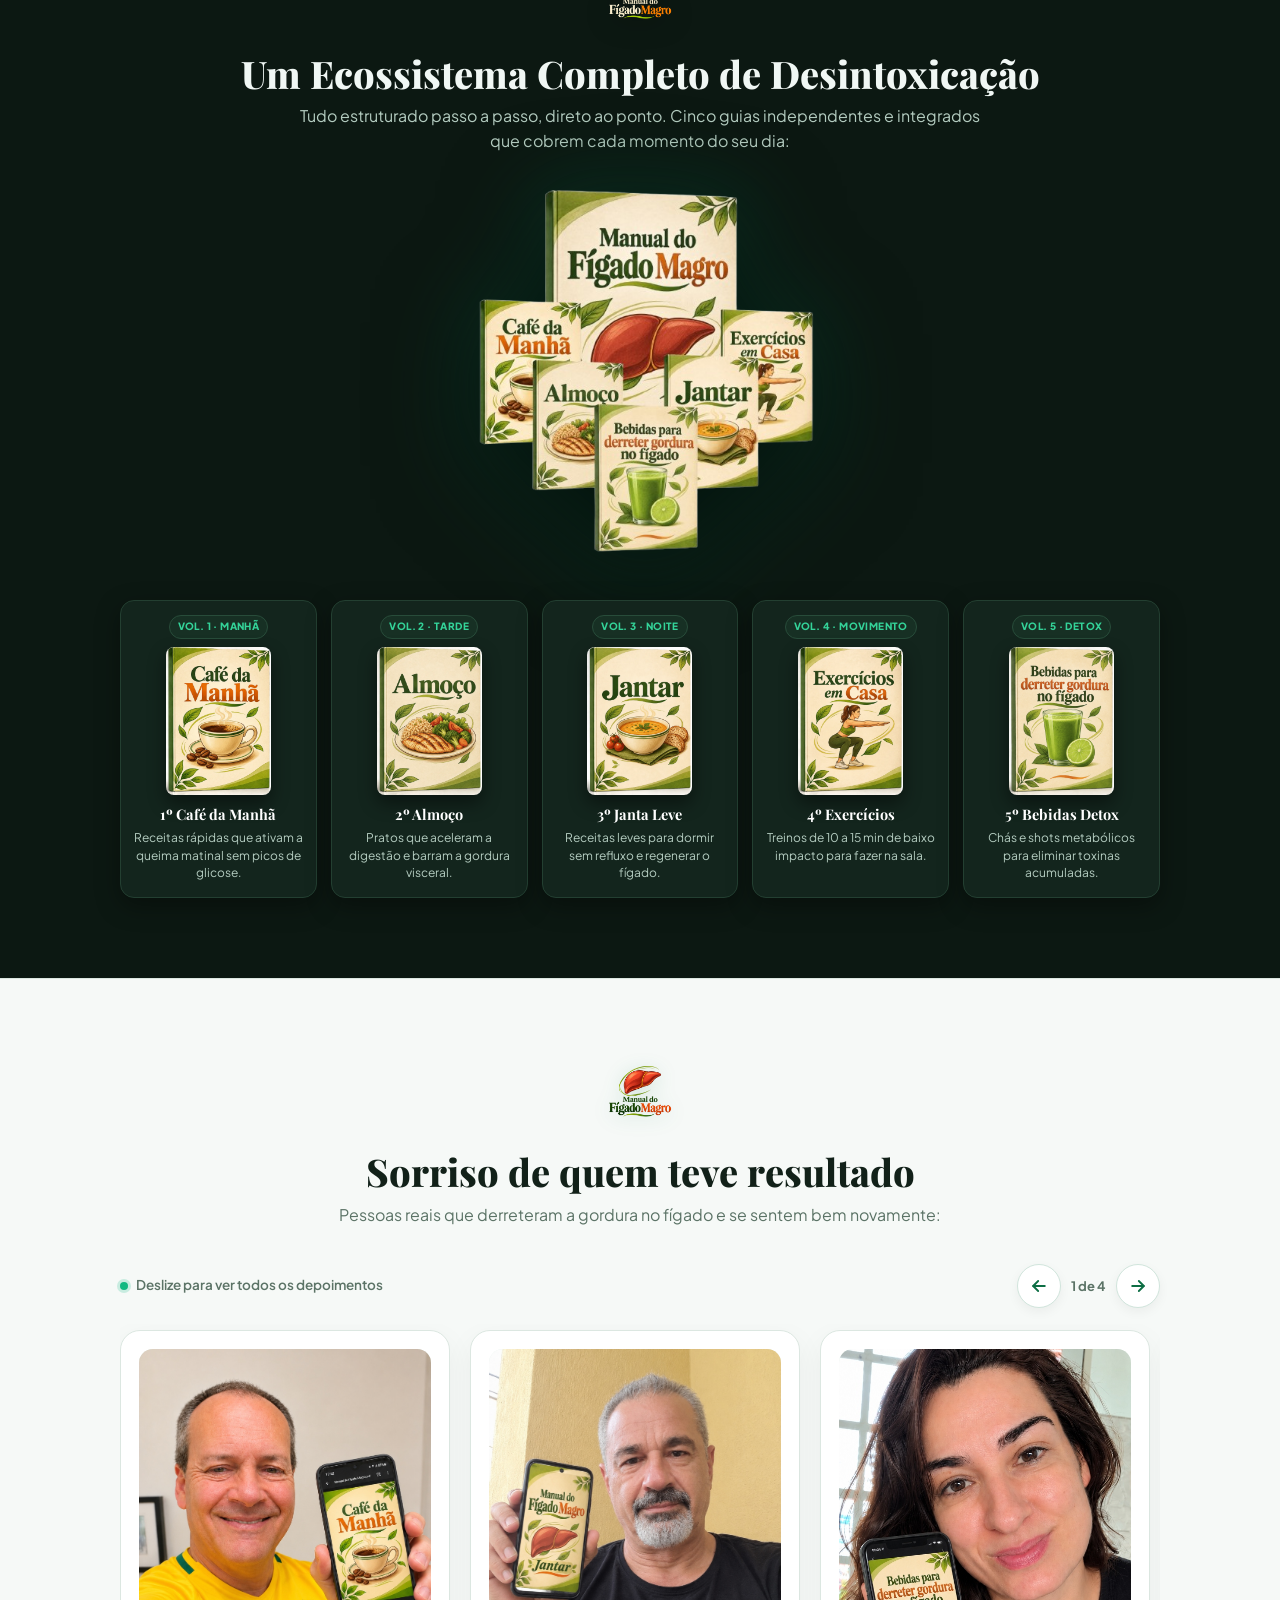
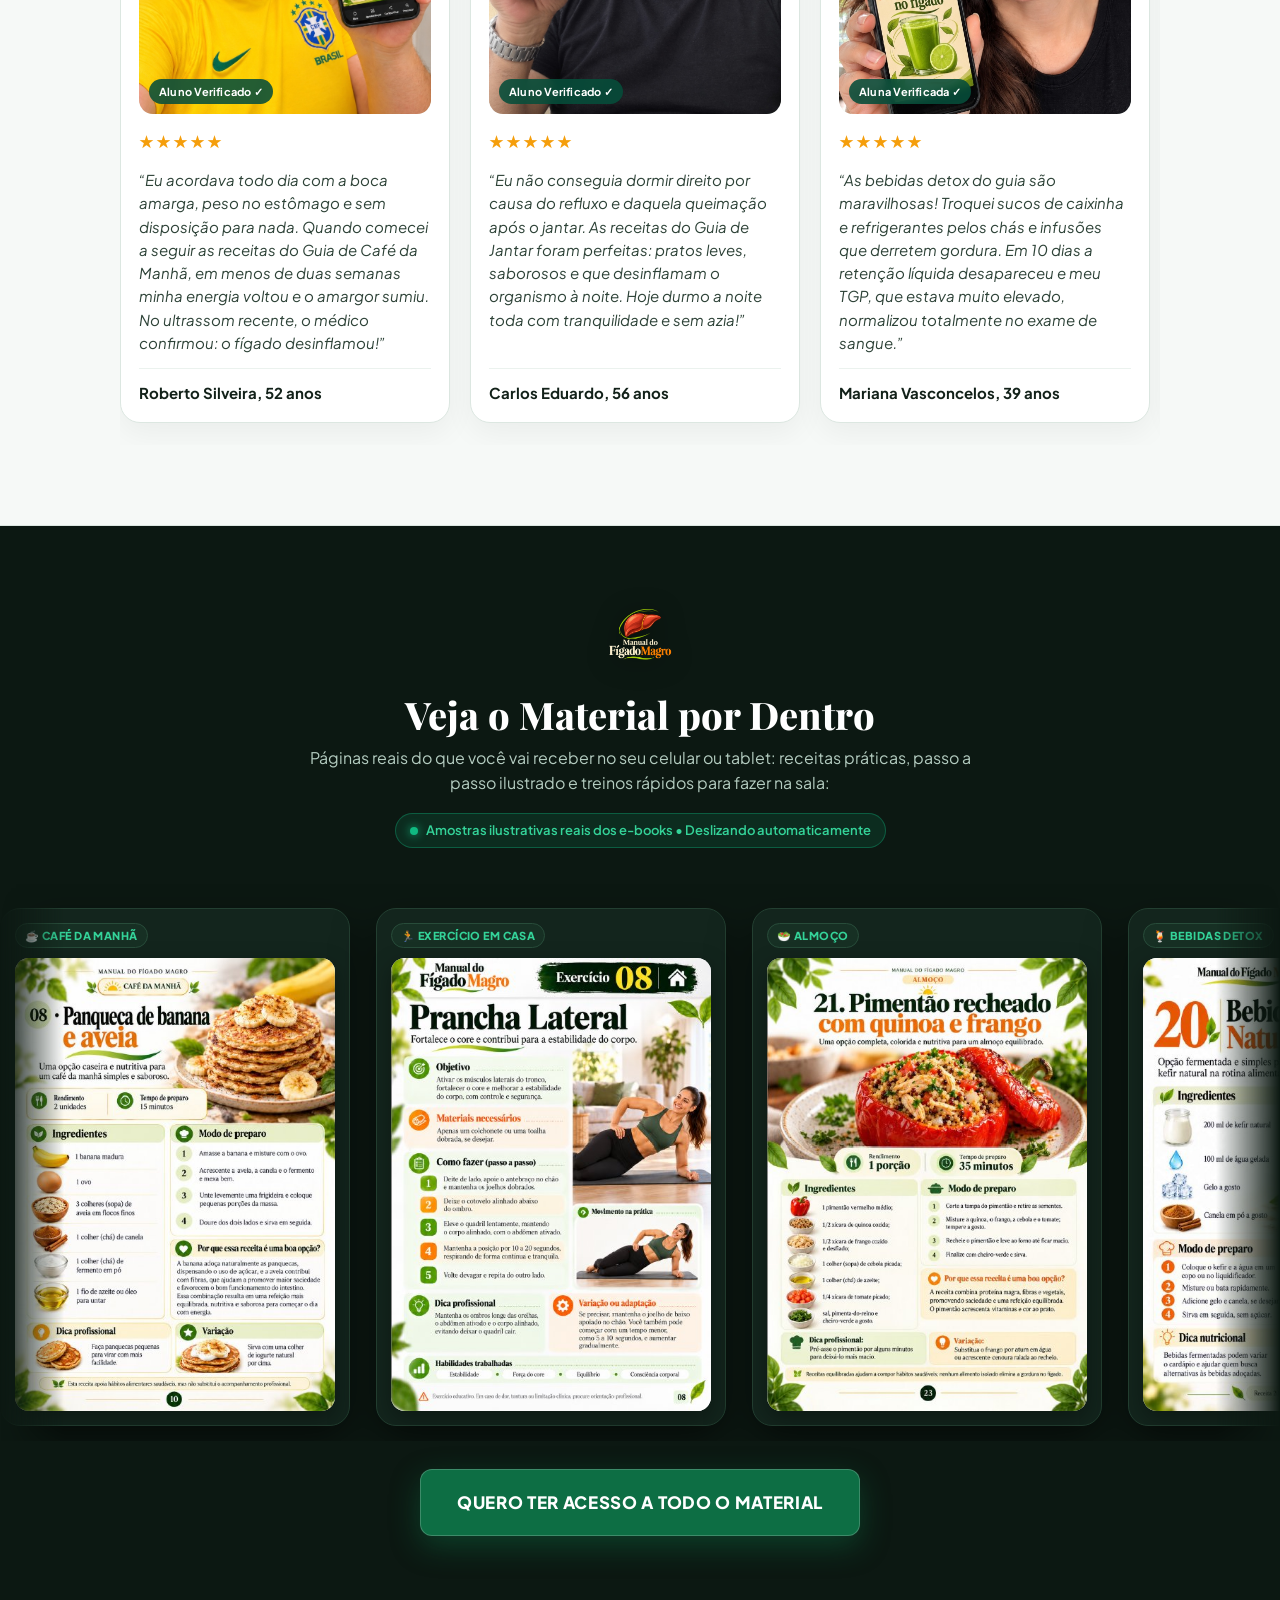
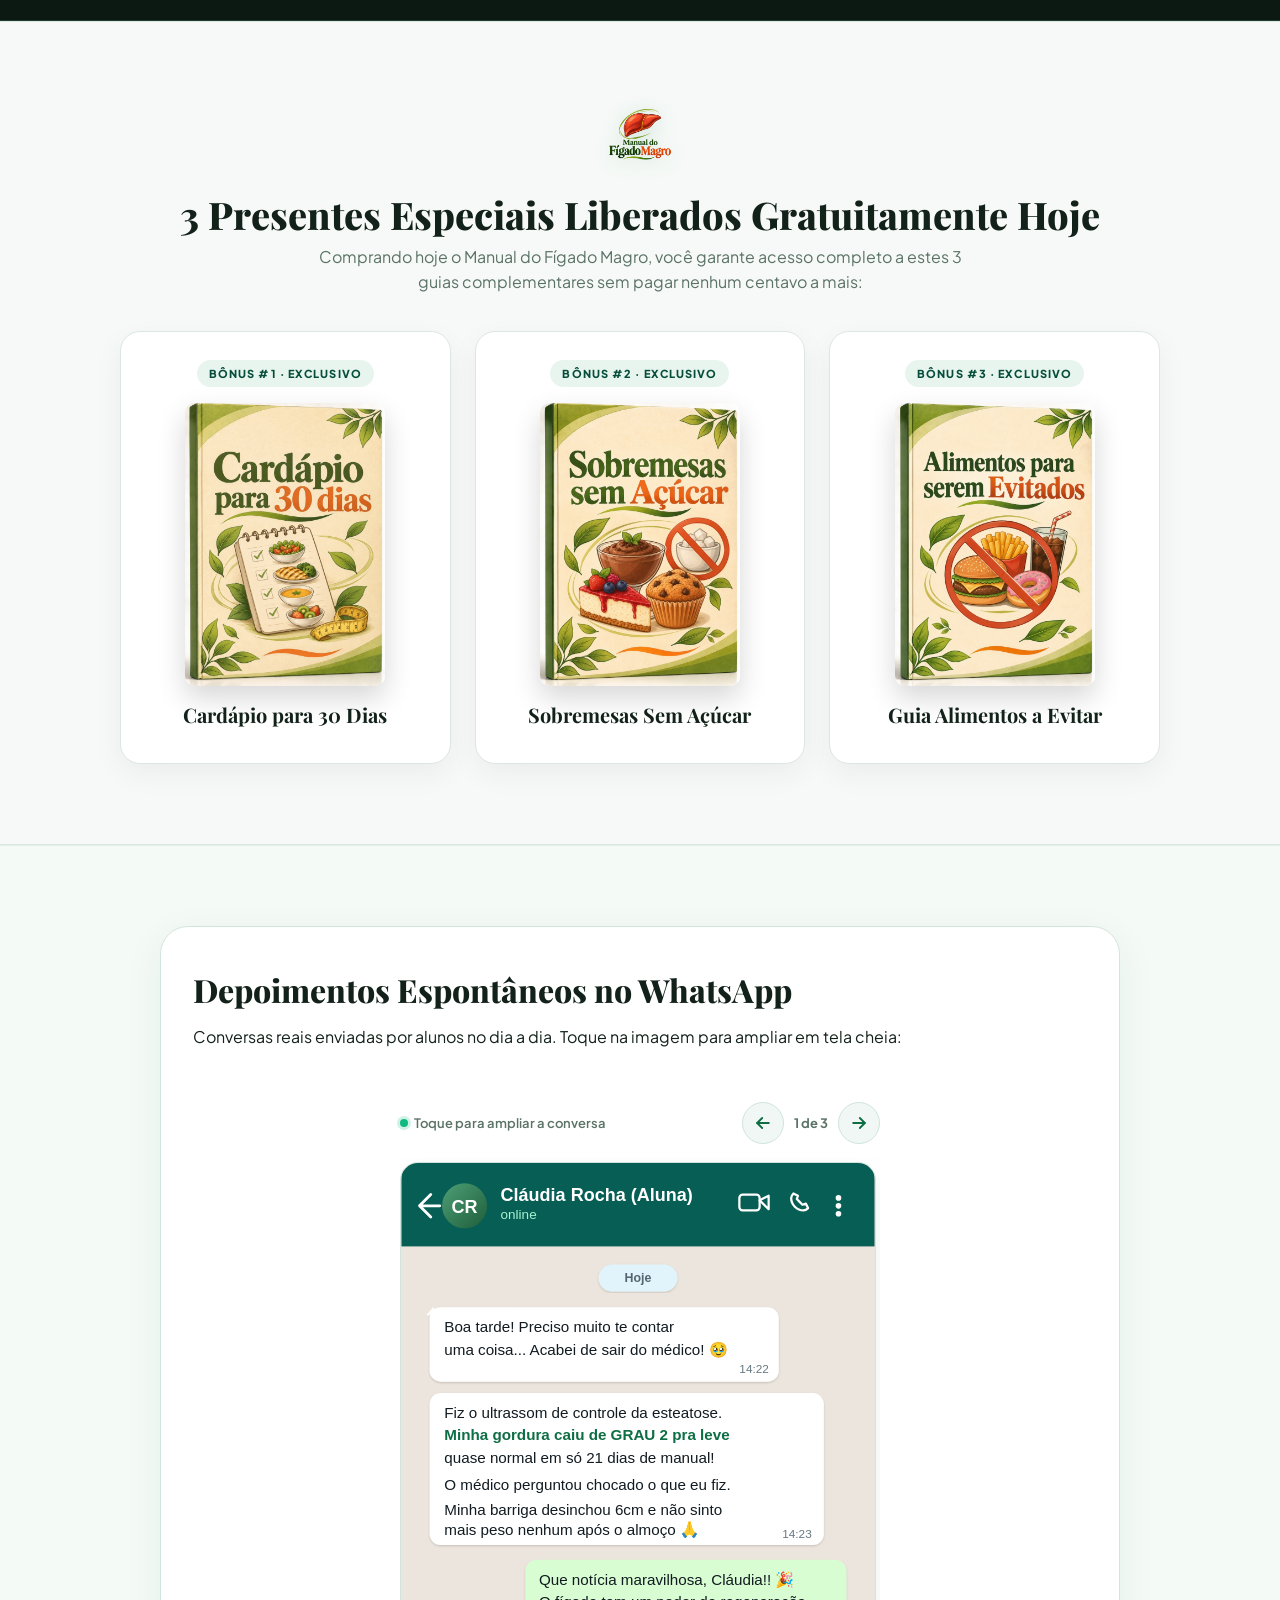
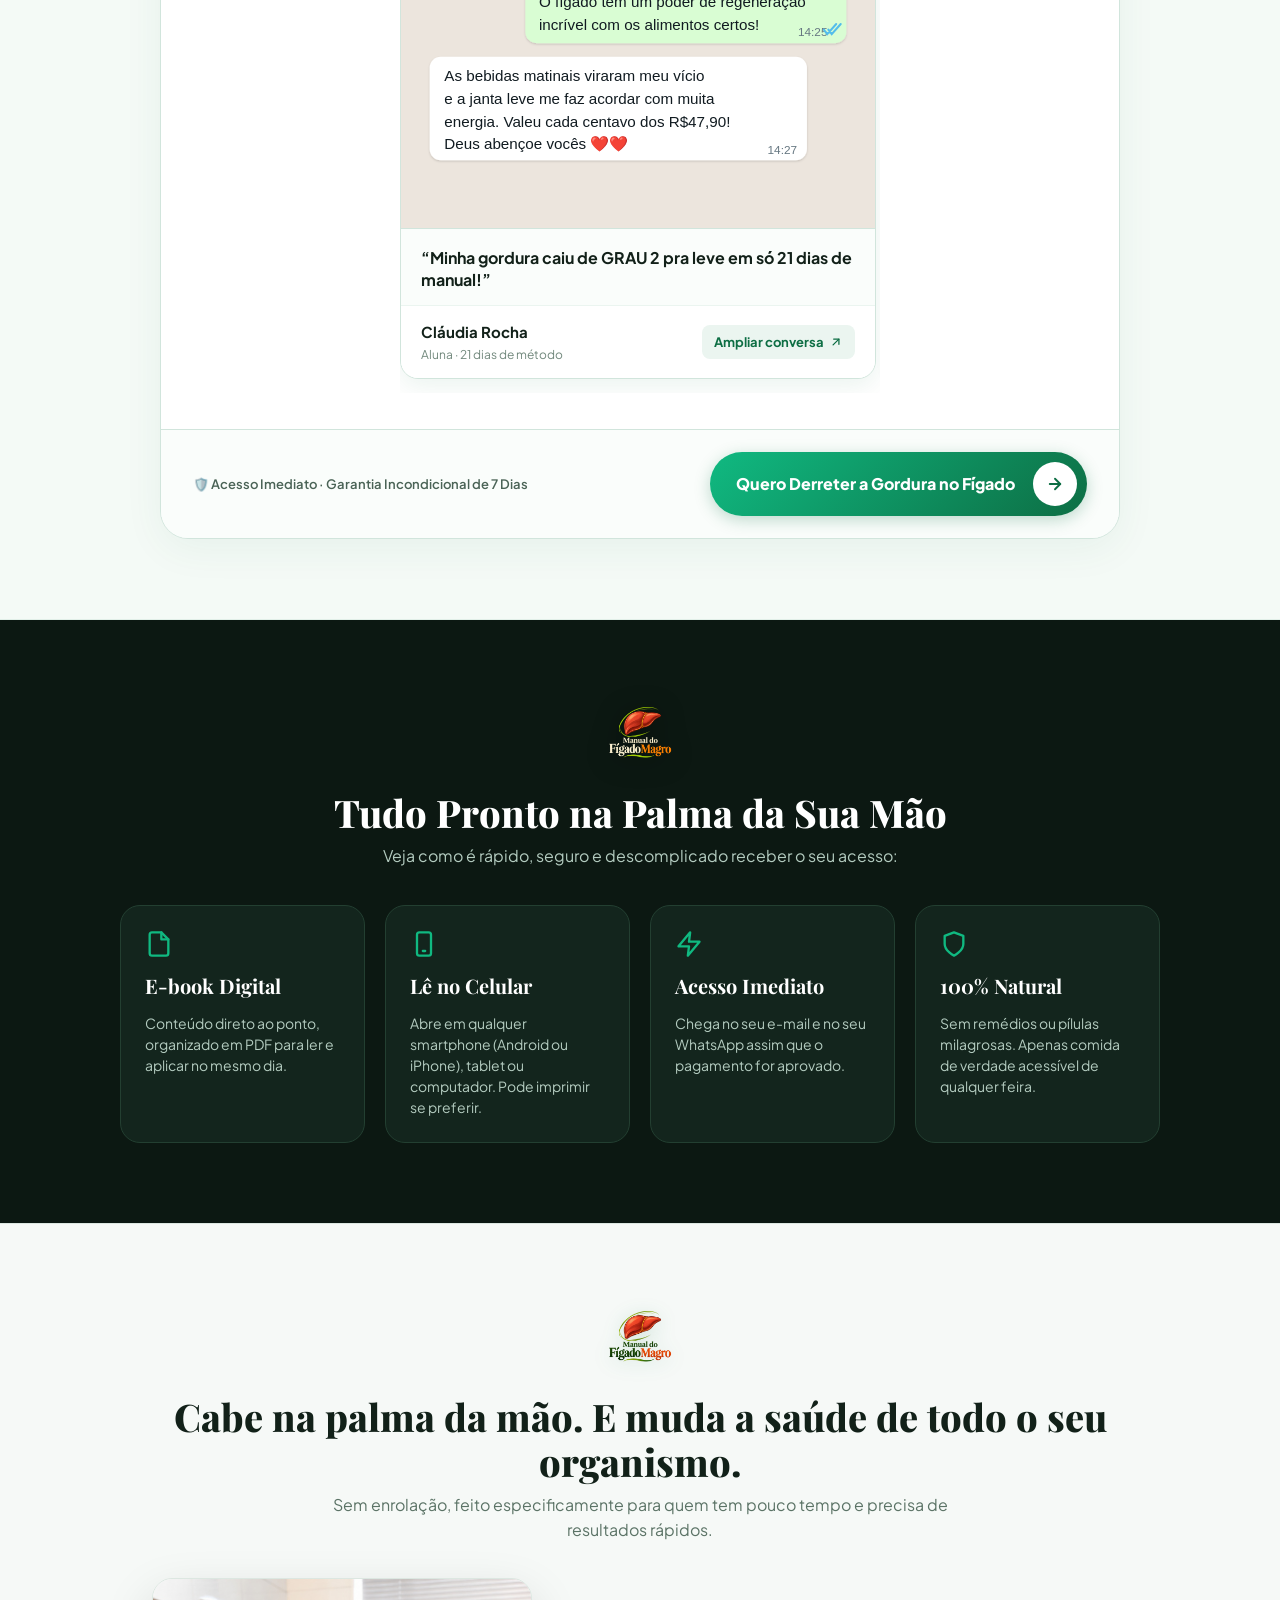
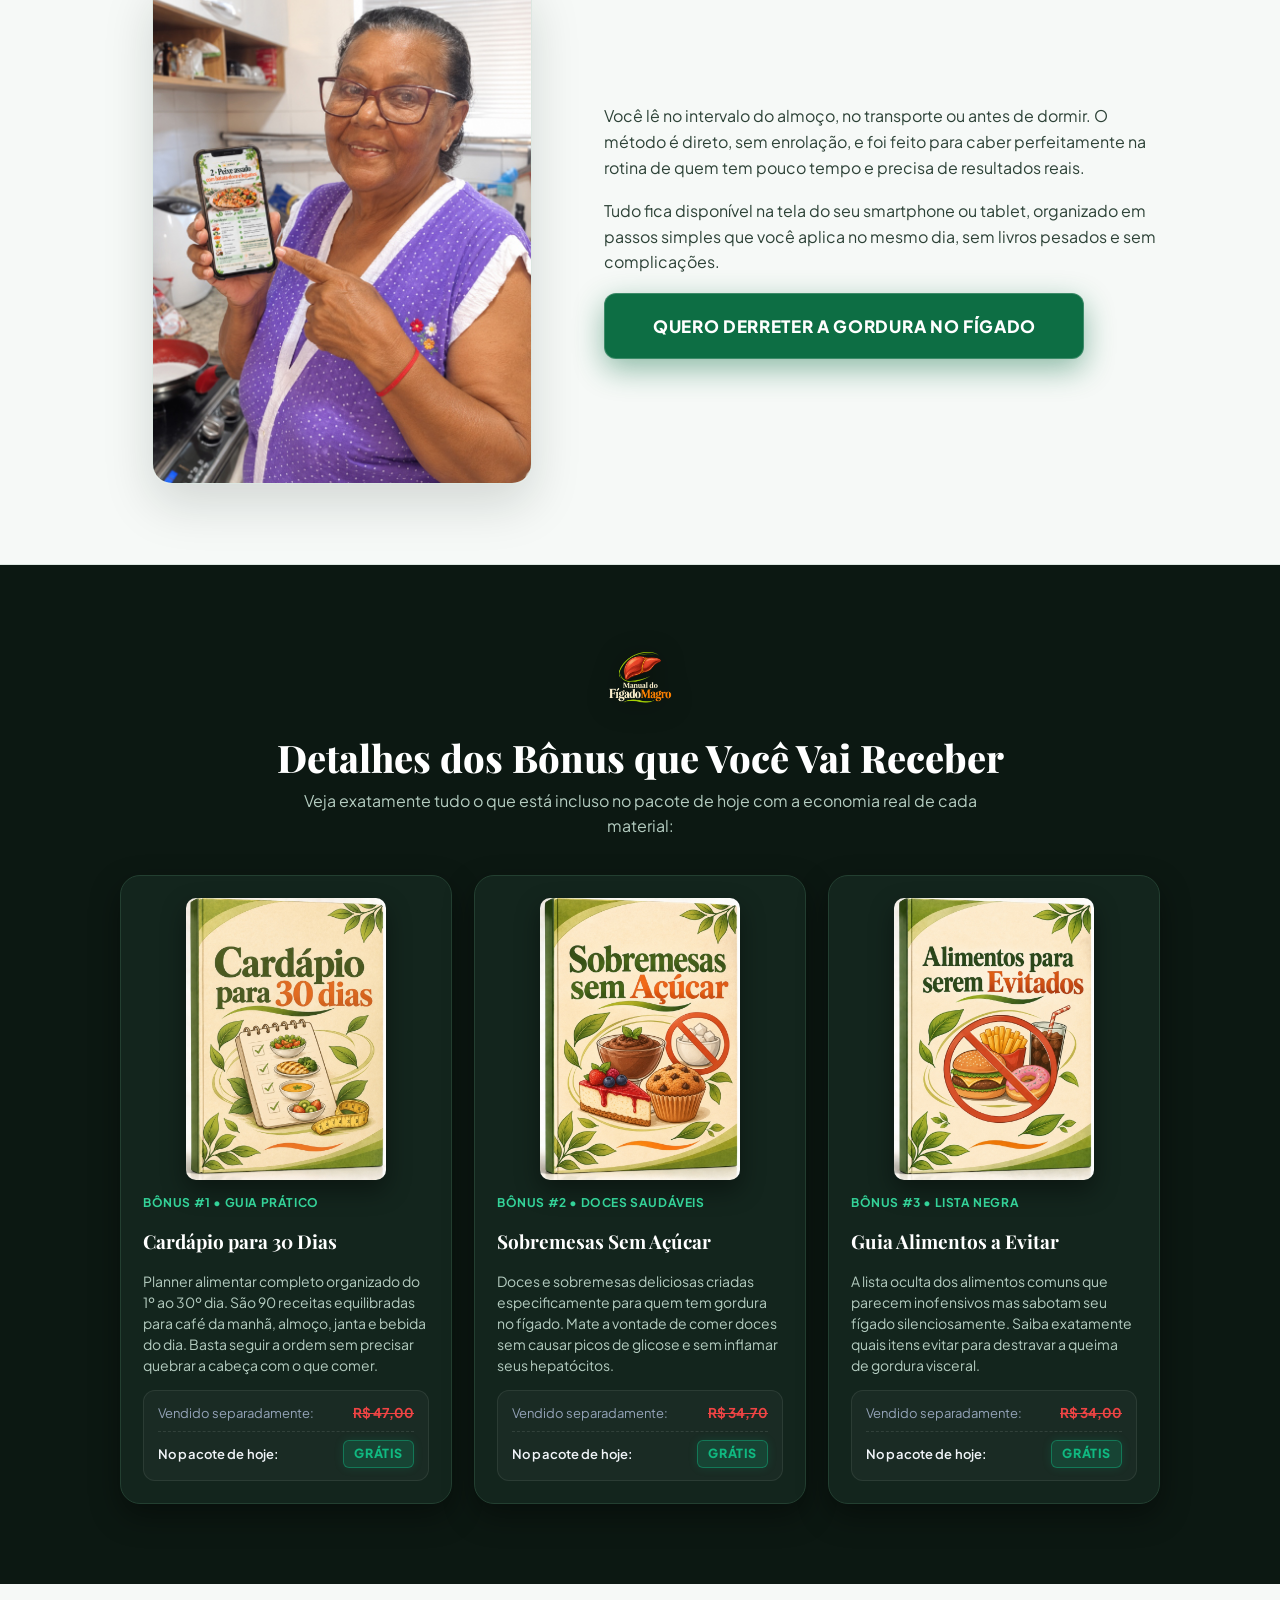
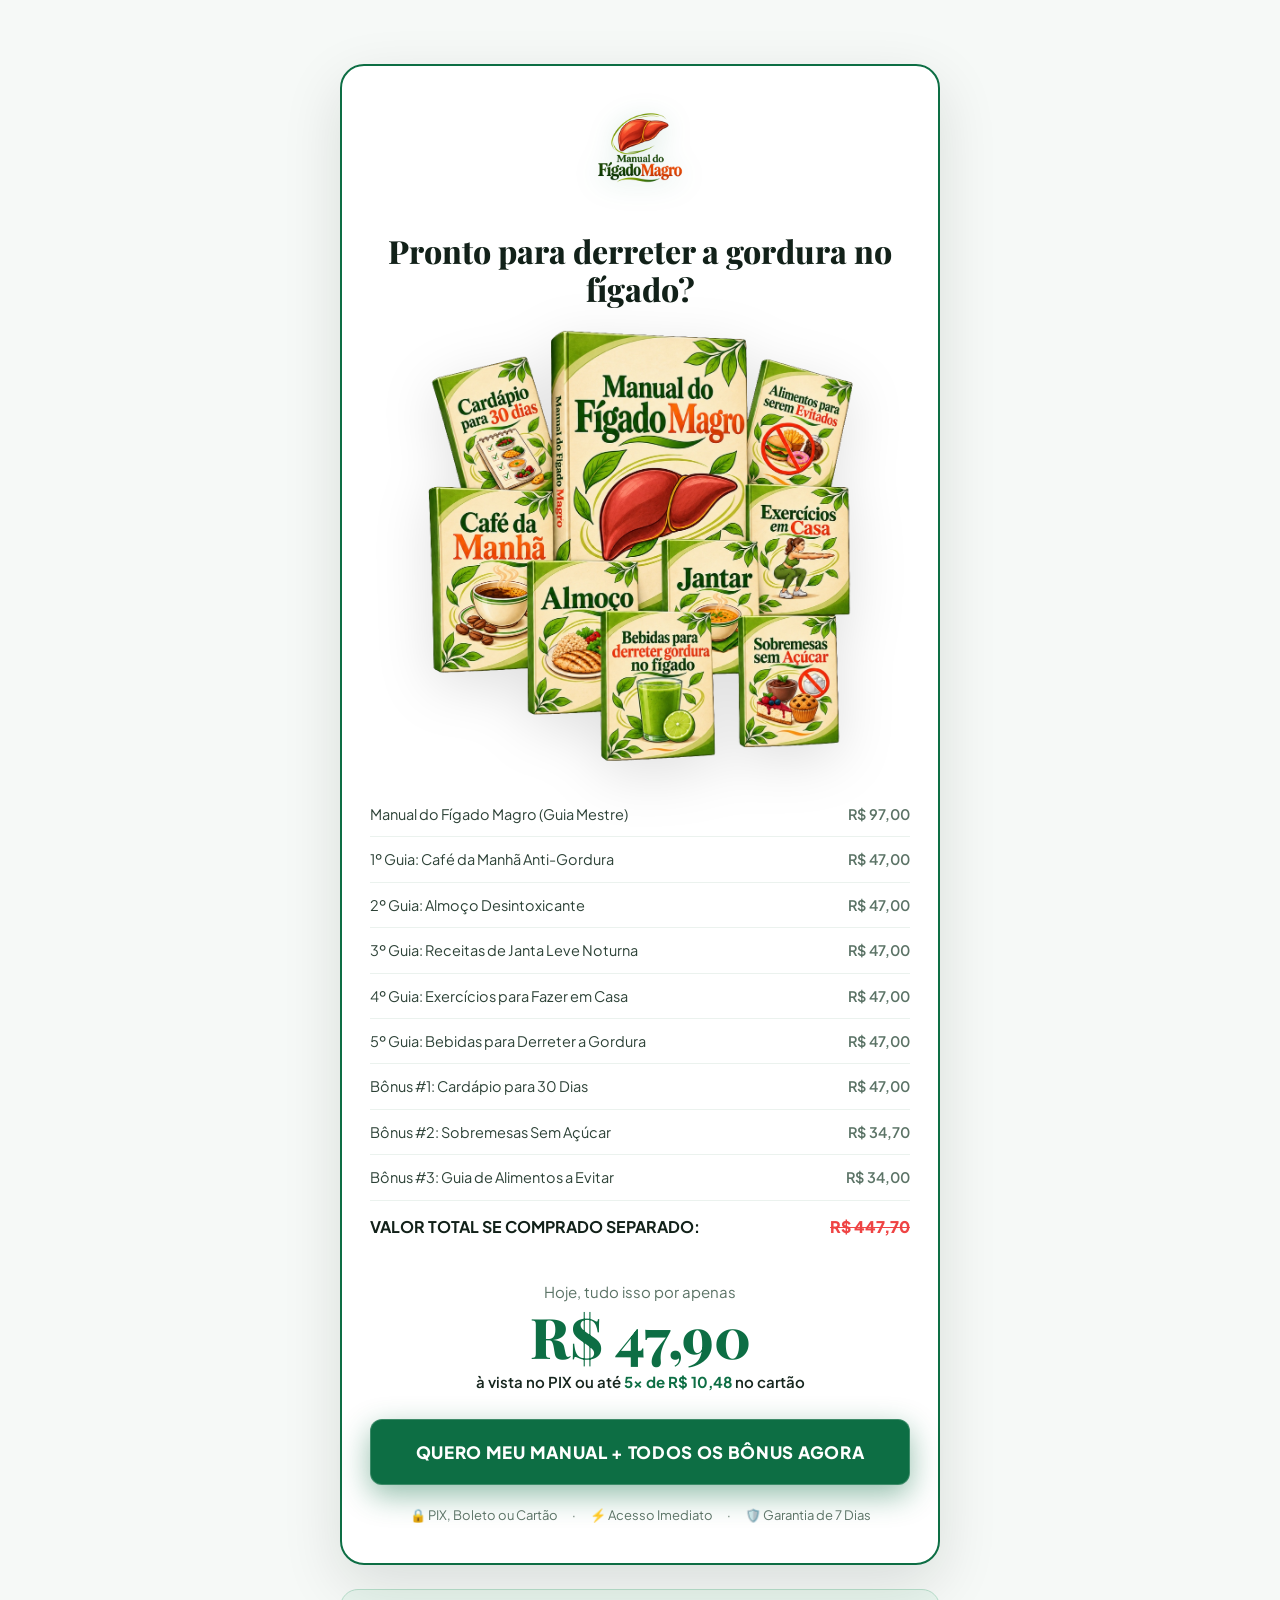
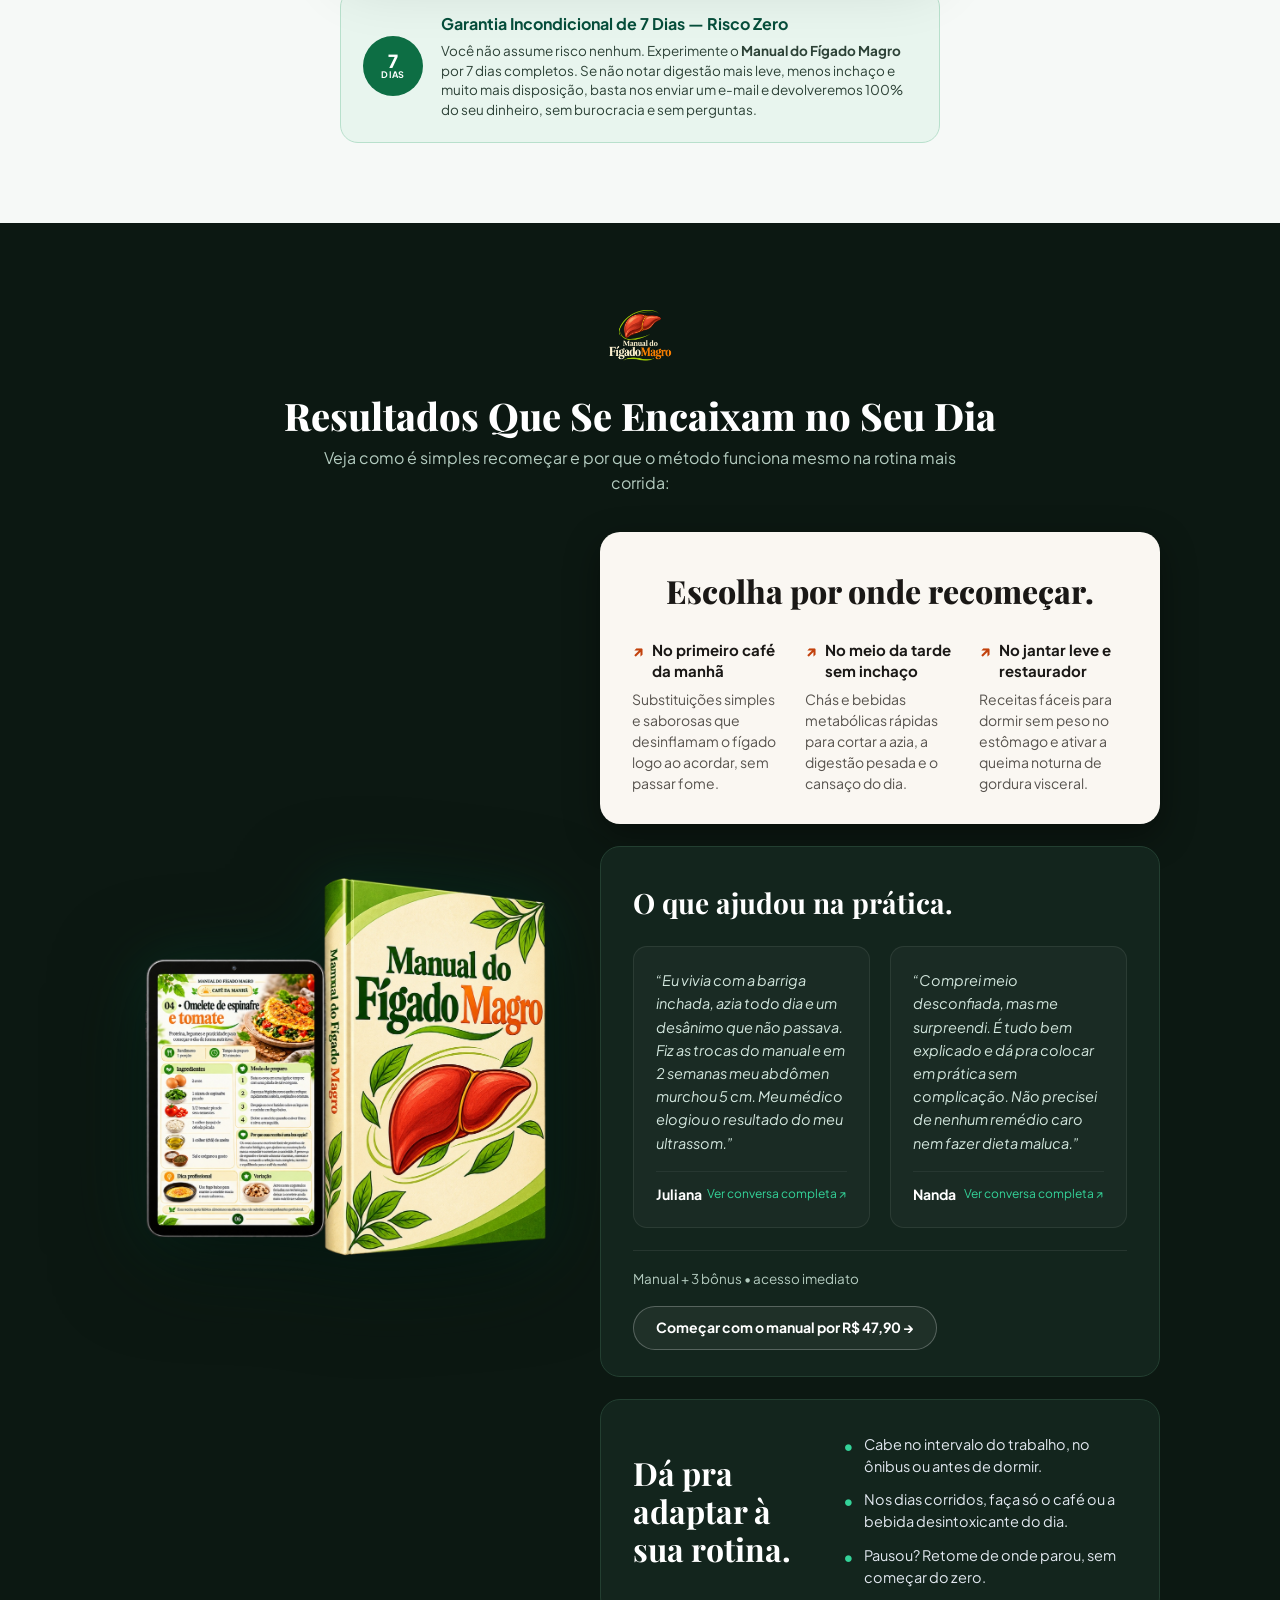
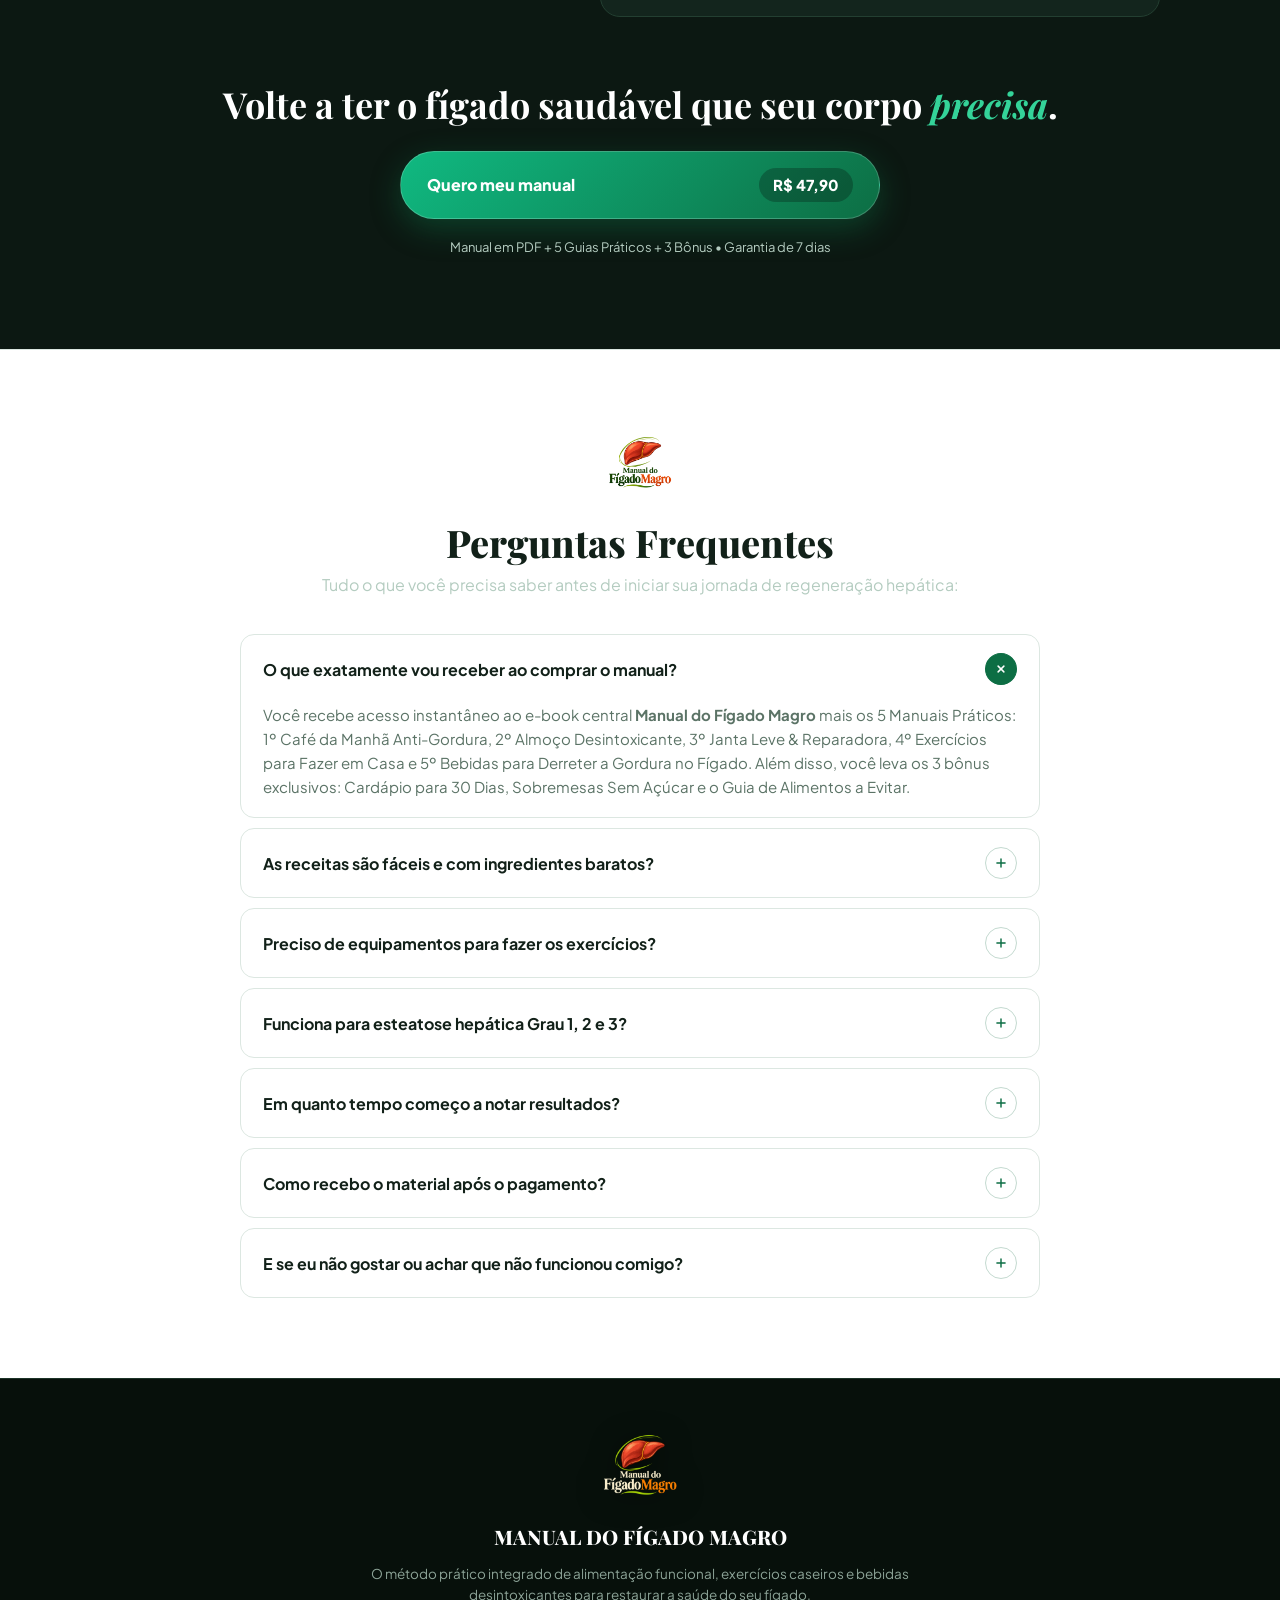
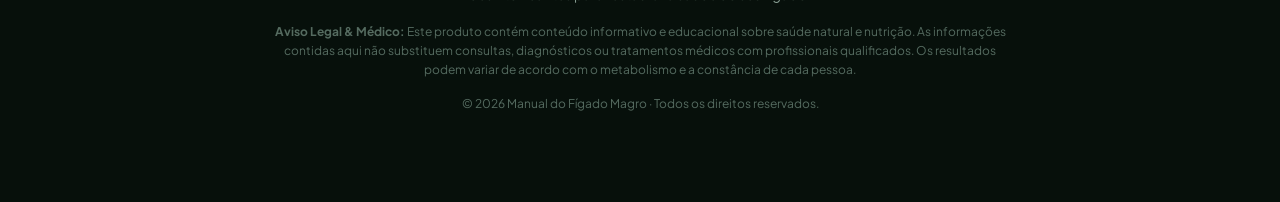
==== commit 9d4cd737: "Add files via upload" ====
--- a/index.html
+++ b/index.html
@@ -198,7 +198,7 @@
                   <path d="M19 12H5"></path><path d="m11 6-6 6 6 6"></path>
                 </svg>
               </button>
-              <span class="car-count" aria-live="polite">1 de 5</span>
+              <span class="car-count" aria-live="polite">1 de 4</span>
               <button type="button" class="car-btn car-next" aria-label="Próximo depoimento">
                 <svg width="20" height="20" viewBox="0 0 24 24" fill="none" stroke="currentColor" stroke-width="2.2" stroke-linecap="round" stroke-linejoin="round" aria-hidden="true">
                   <path d="M5 12h14"></path><path d="m13 6 6 6-6 6"></path>
@@ -225,25 +225,8 @@
               </div>
             </div>
 
-            <!-- Depoimento 2: Beatriz -->
+            <!-- Depoimento 2: Carlos Eduardo -->
             <div class="result-card" id="depoimento-2">
-              <div class="result-photo-wrap">
-                <img src="images/depoimento-foto-2.jpg" alt="Beatriz Nogueira lendo o Manual do Fígado Magro no tablet" class="result-photo" loading="lazy">
-                <span class="result-photo-badge">Aluna Verificada ✓</span>
-              </div>
-              <div class="result-stars">★★★★★</div>
-              <p class="result-text">
-                “Por trabalhar o dia todo sentada, eu vivia cansada, inchada e comia muito mal. Adorei que o manual tem receitas fáceis que abro direto no tablet. A panqueca de aveia virou meu café preferido! Em 15 dias meu estômago desinflamou e recuperei o foco no trabalho.”
-              </p>
-              <div class="result-author">
-                <div class="result-info">
-                  <h5>Beatriz Nogueira, 28 anos</h5>
-                </div>
-              </div>
-            </div>
-
-            <!-- Depoimento 3: Carlos Eduardo -->
-            <div class="result-card" id="depoimento-3">
               <div class="result-photo-wrap">
                 <img src="images/depoimento-foto-3.jpg" alt="Carlos Eduardo com o Guia de Jantar do Manual do Fígado Magro" class="result-photo" loading="lazy">
                 <span class="result-photo-badge">Aluno Verificado ✓</span>
@@ -259,8 +242,8 @@
               </div>
             </div>
 
-            <!-- Depoimento 4: Mariana -->
-            <div class="result-card" id="depoimento-4">
+            <!-- Depoimento 3: Mariana -->
+            <div class="result-card" id="depoimento-3">
               <div class="result-photo-wrap">
                 <img src="images/depoimento-foto-4.jpg" alt="Mariana Vasconcelos com o Guia de Bebidas do Manual do Fígado Magro" class="result-photo" loading="lazy">
                 <span class="result-photo-badge">Aluna Verificada ✓</span>
@@ -276,8 +259,8 @@
               </div>
             </div>
 
-            <!-- Depoimento 5: Patrícia -->
-            <div class="result-card" id="depoimento-5">
+            <!-- Depoimento 4: Patrícia -->
+            <div class="result-card" id="depoimento-4">
               <div class="result-photo-wrap">
                 <img src="images/depoimento-foto-5.jpg" alt="Patrícia Ramos com o Guia de Almoço do Manual do Fígado Magro" class="result-photo" loading="lazy">
                 <span class="result-photo-badge">Aluna Verificada ✓</span>
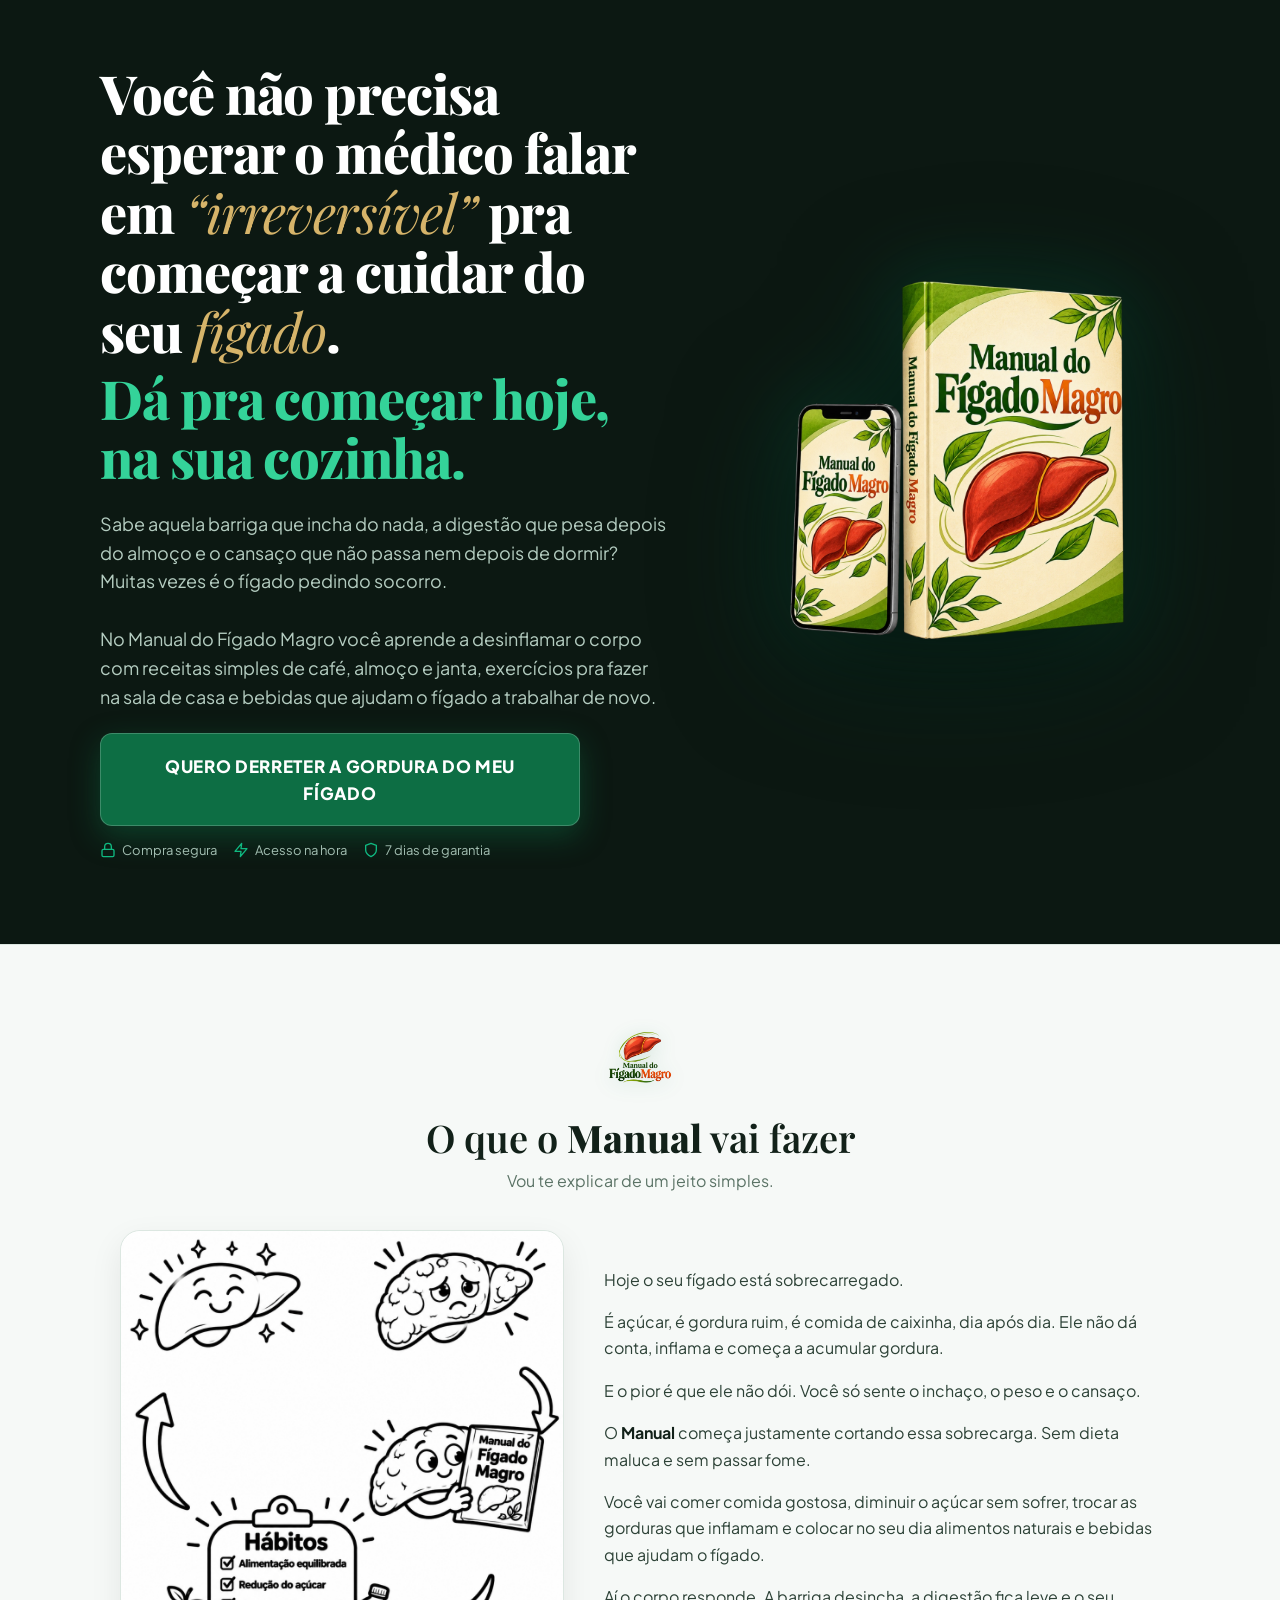
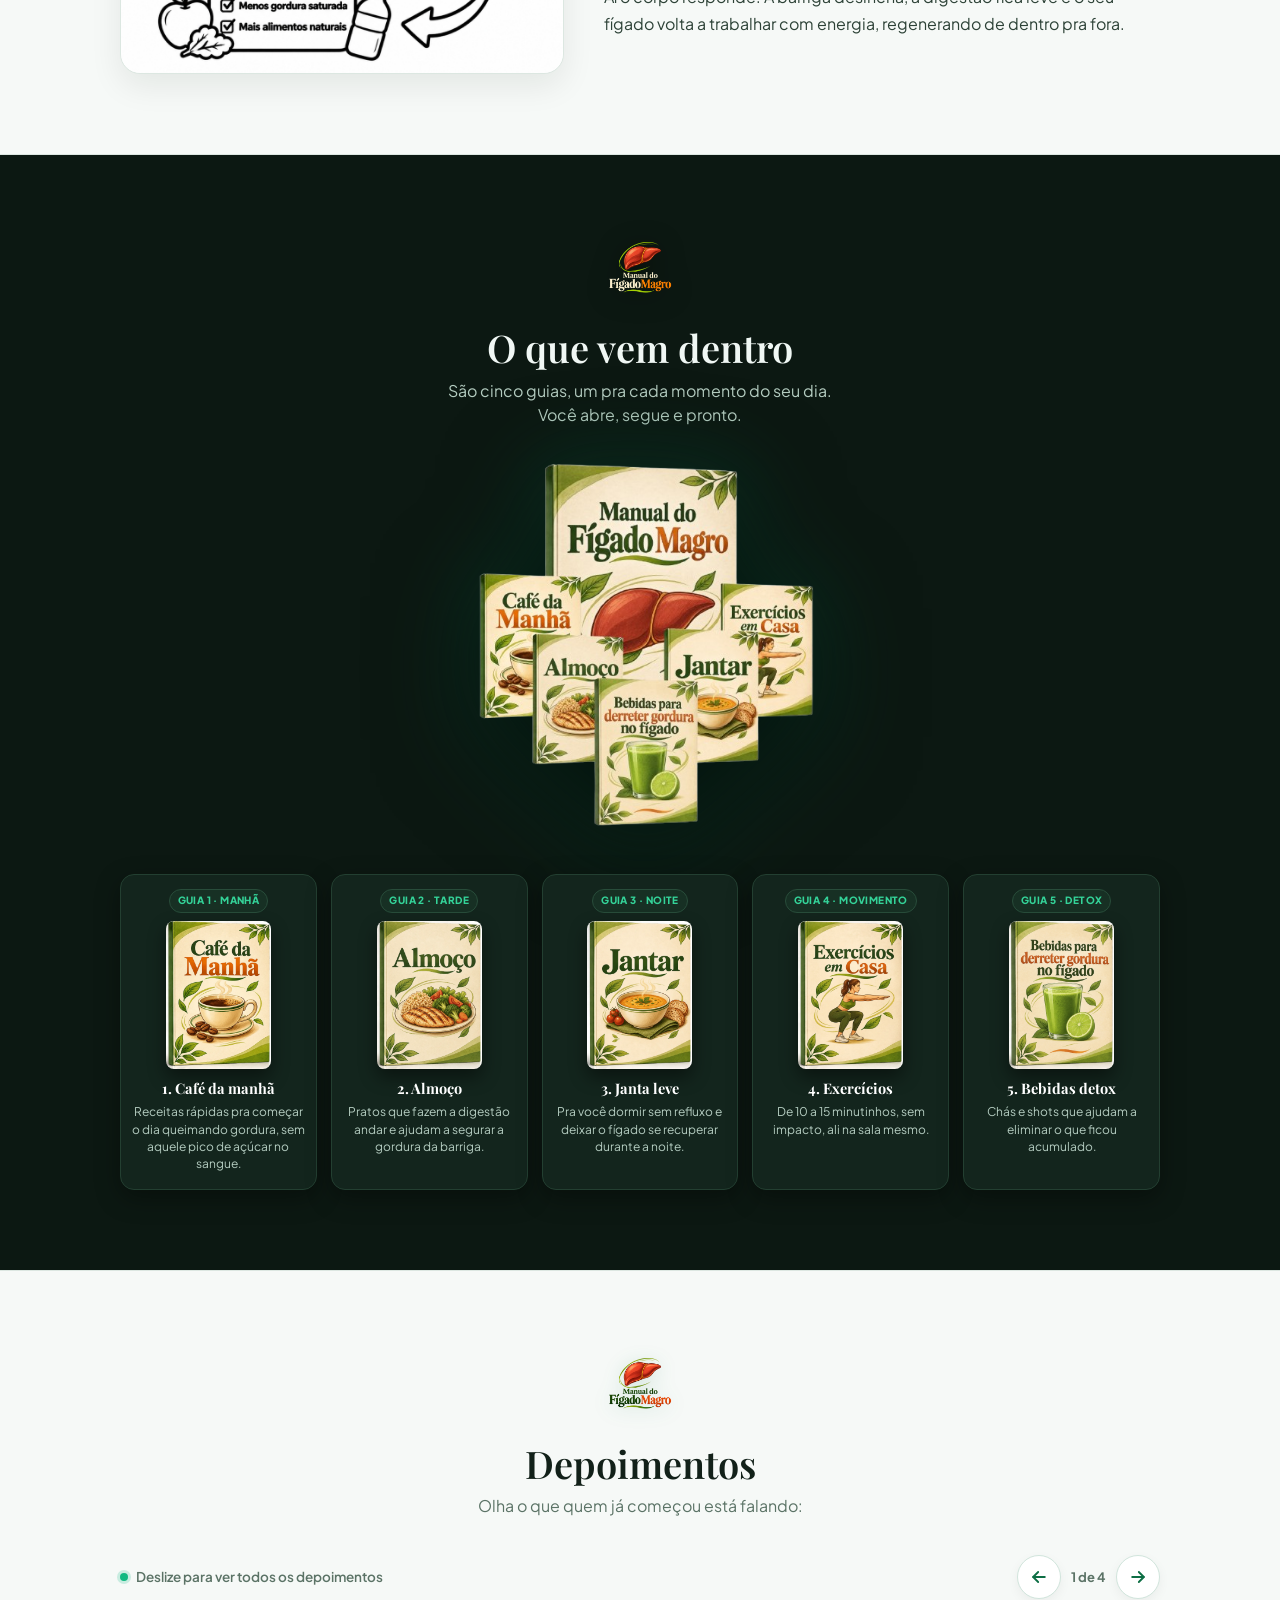
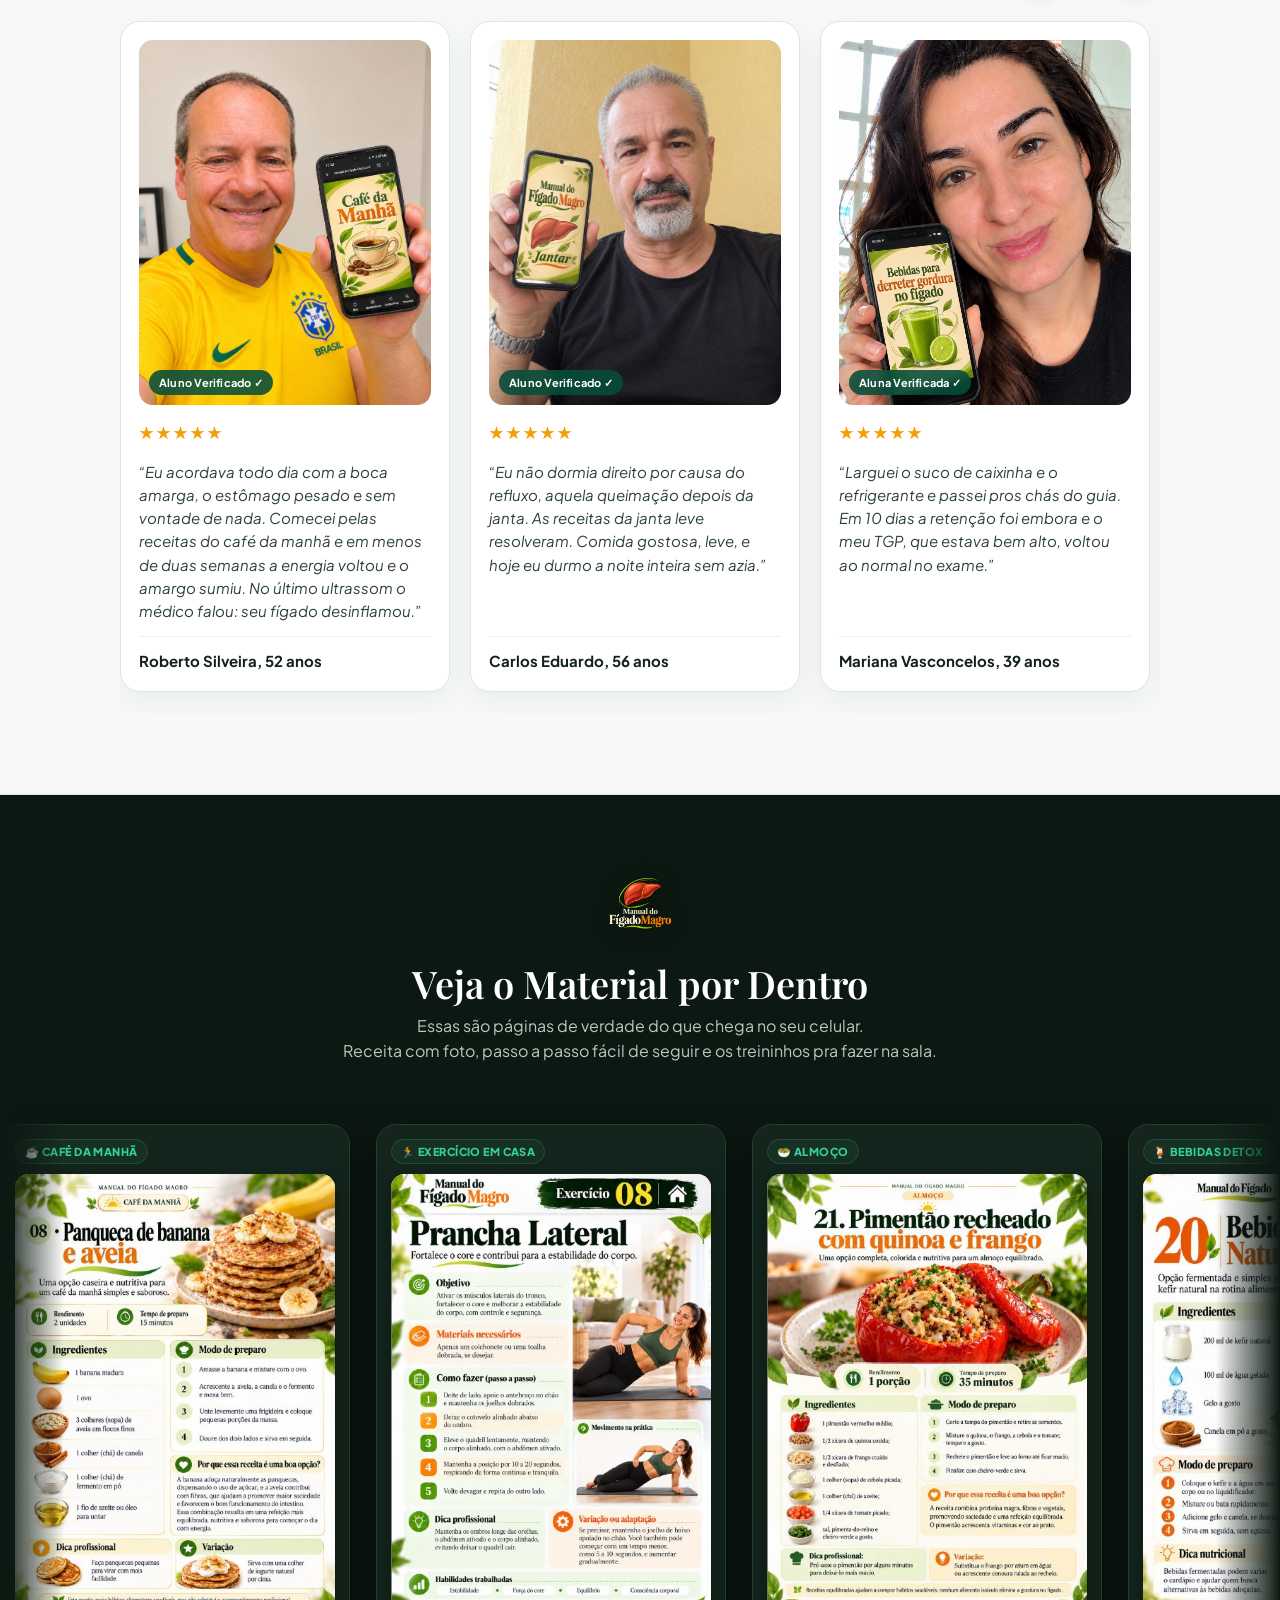
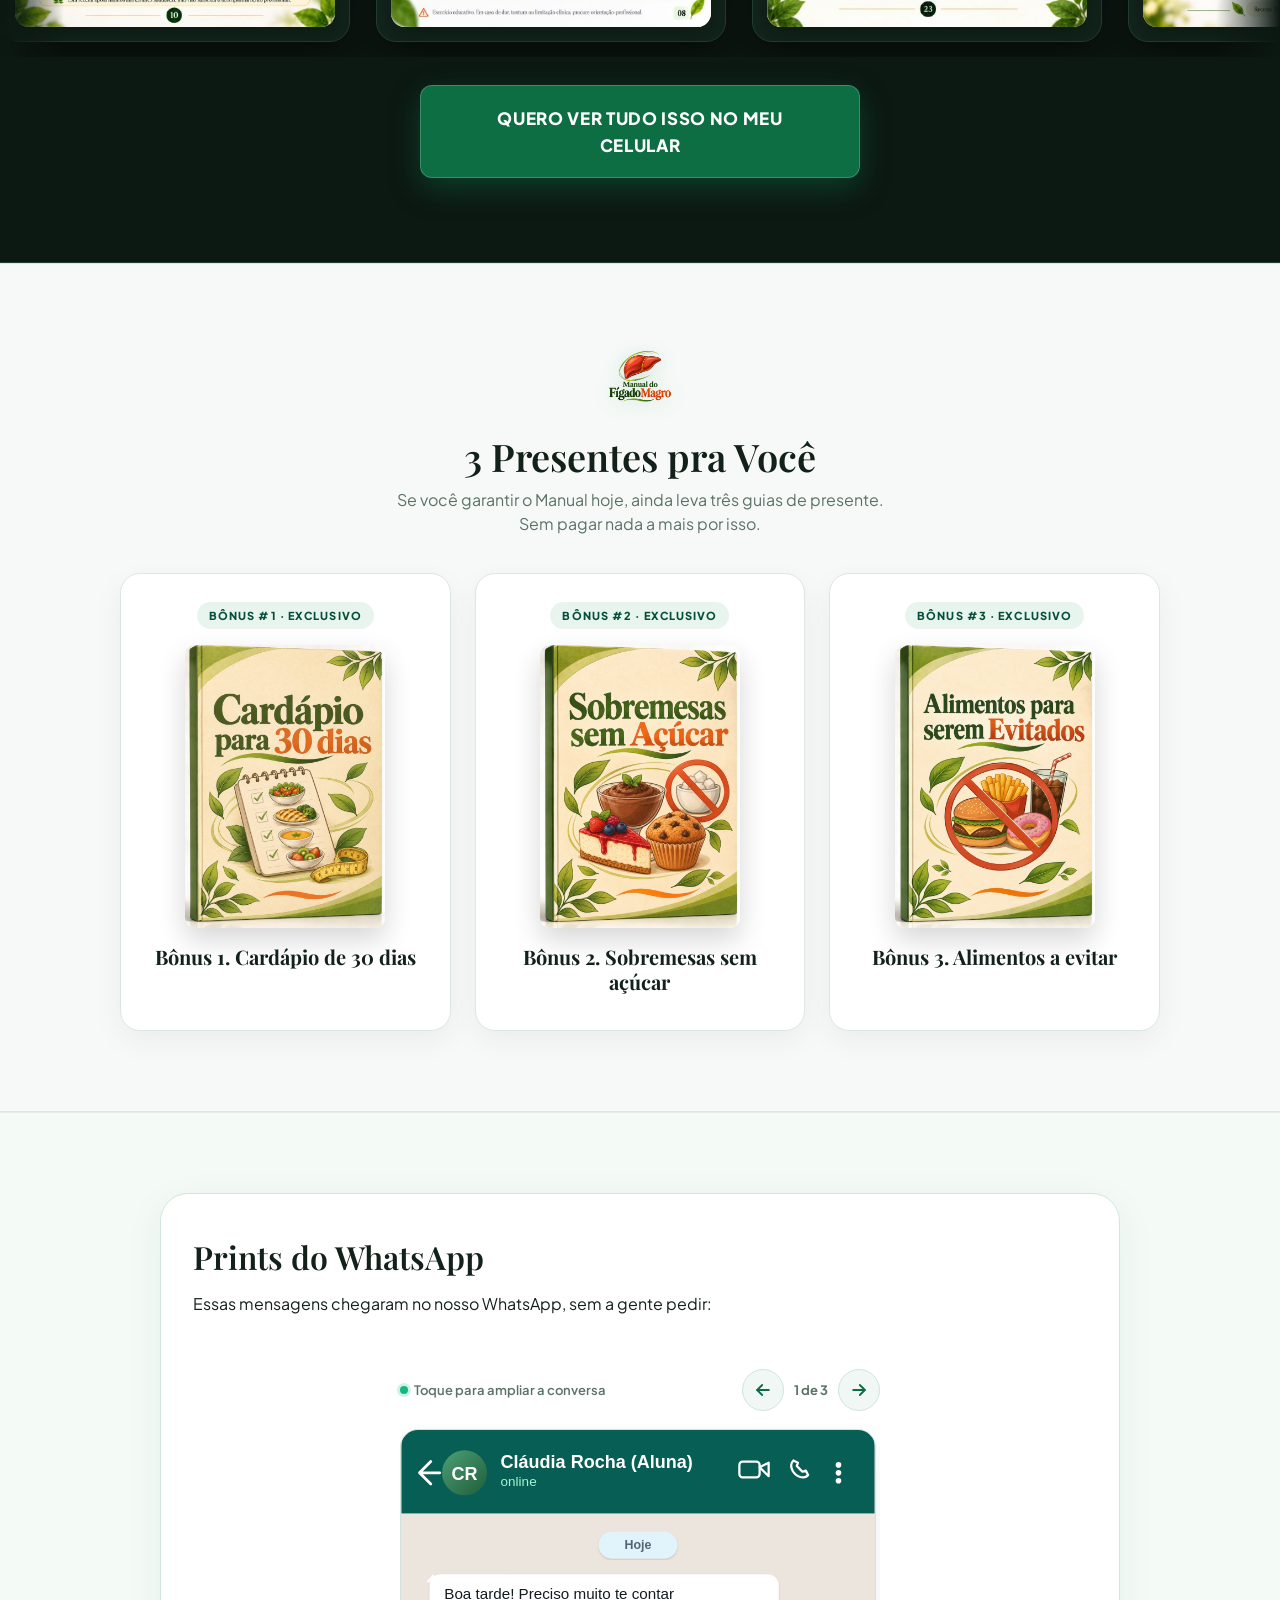
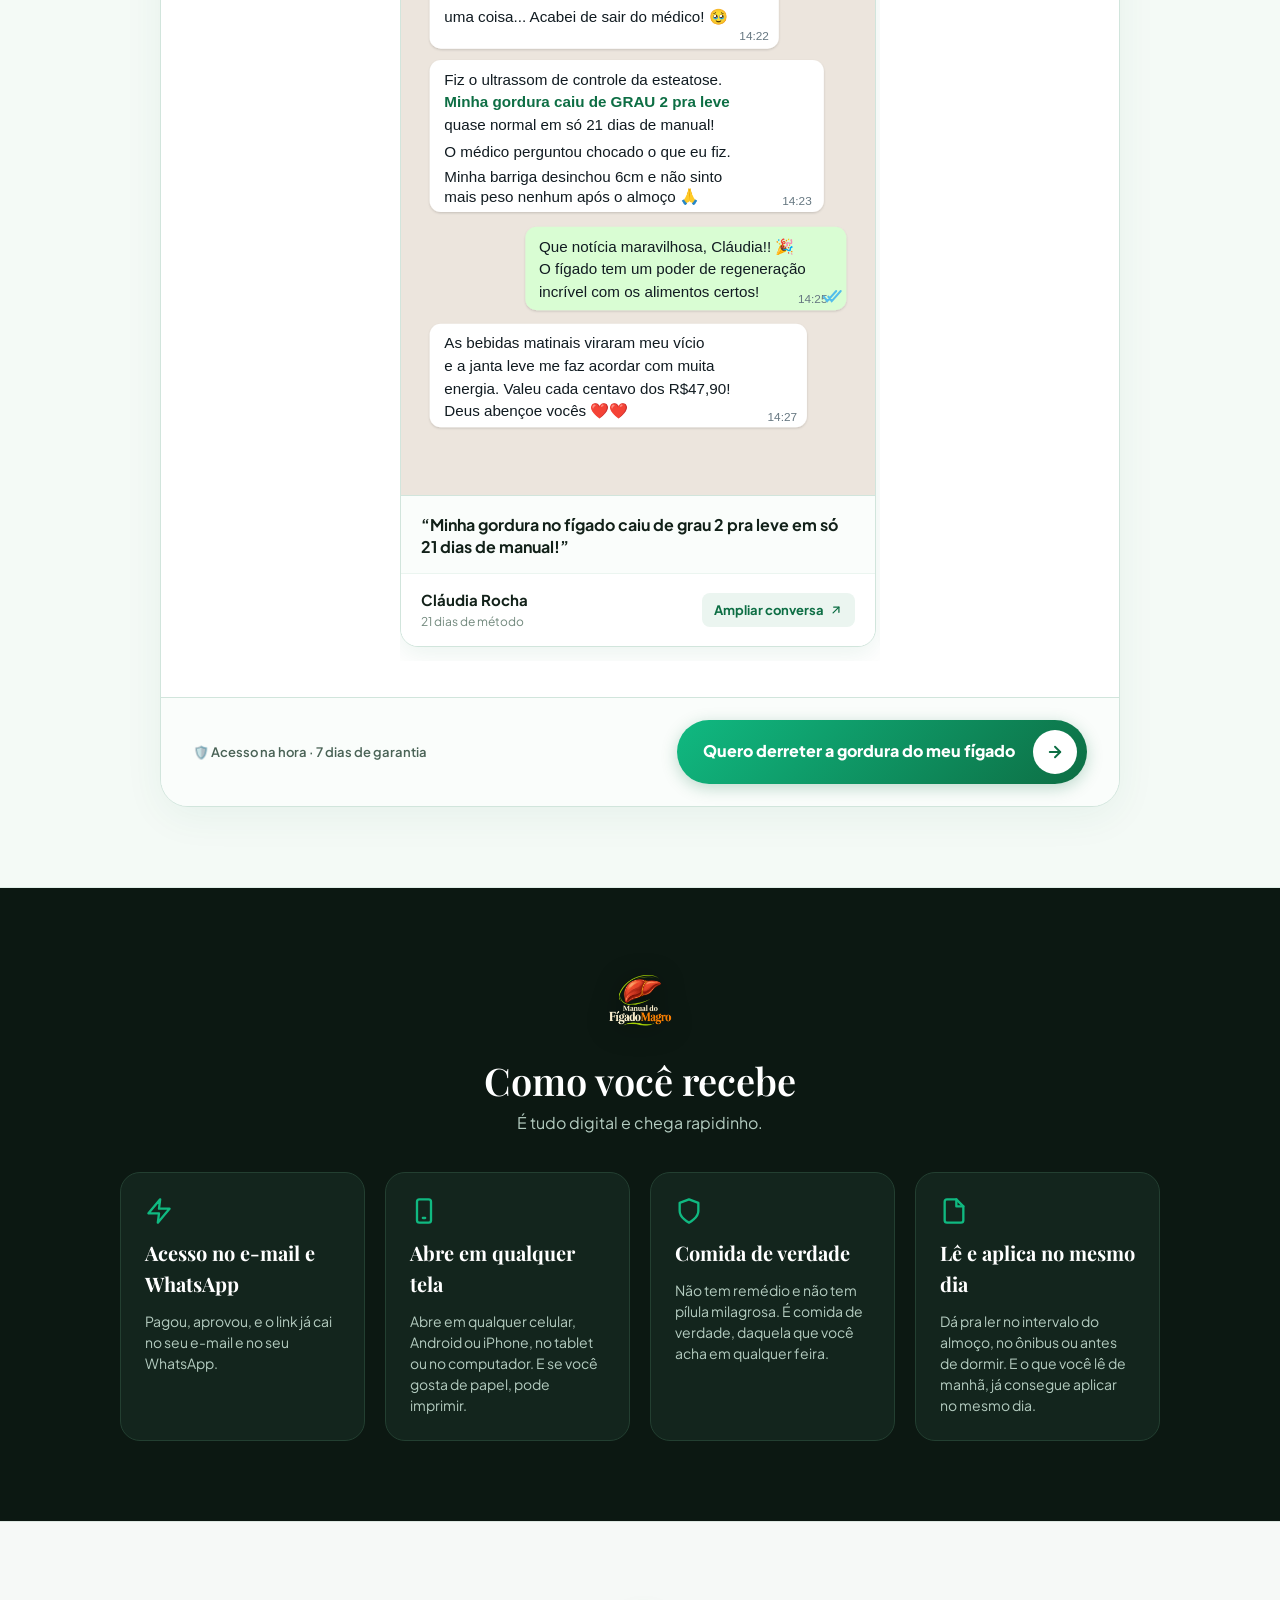
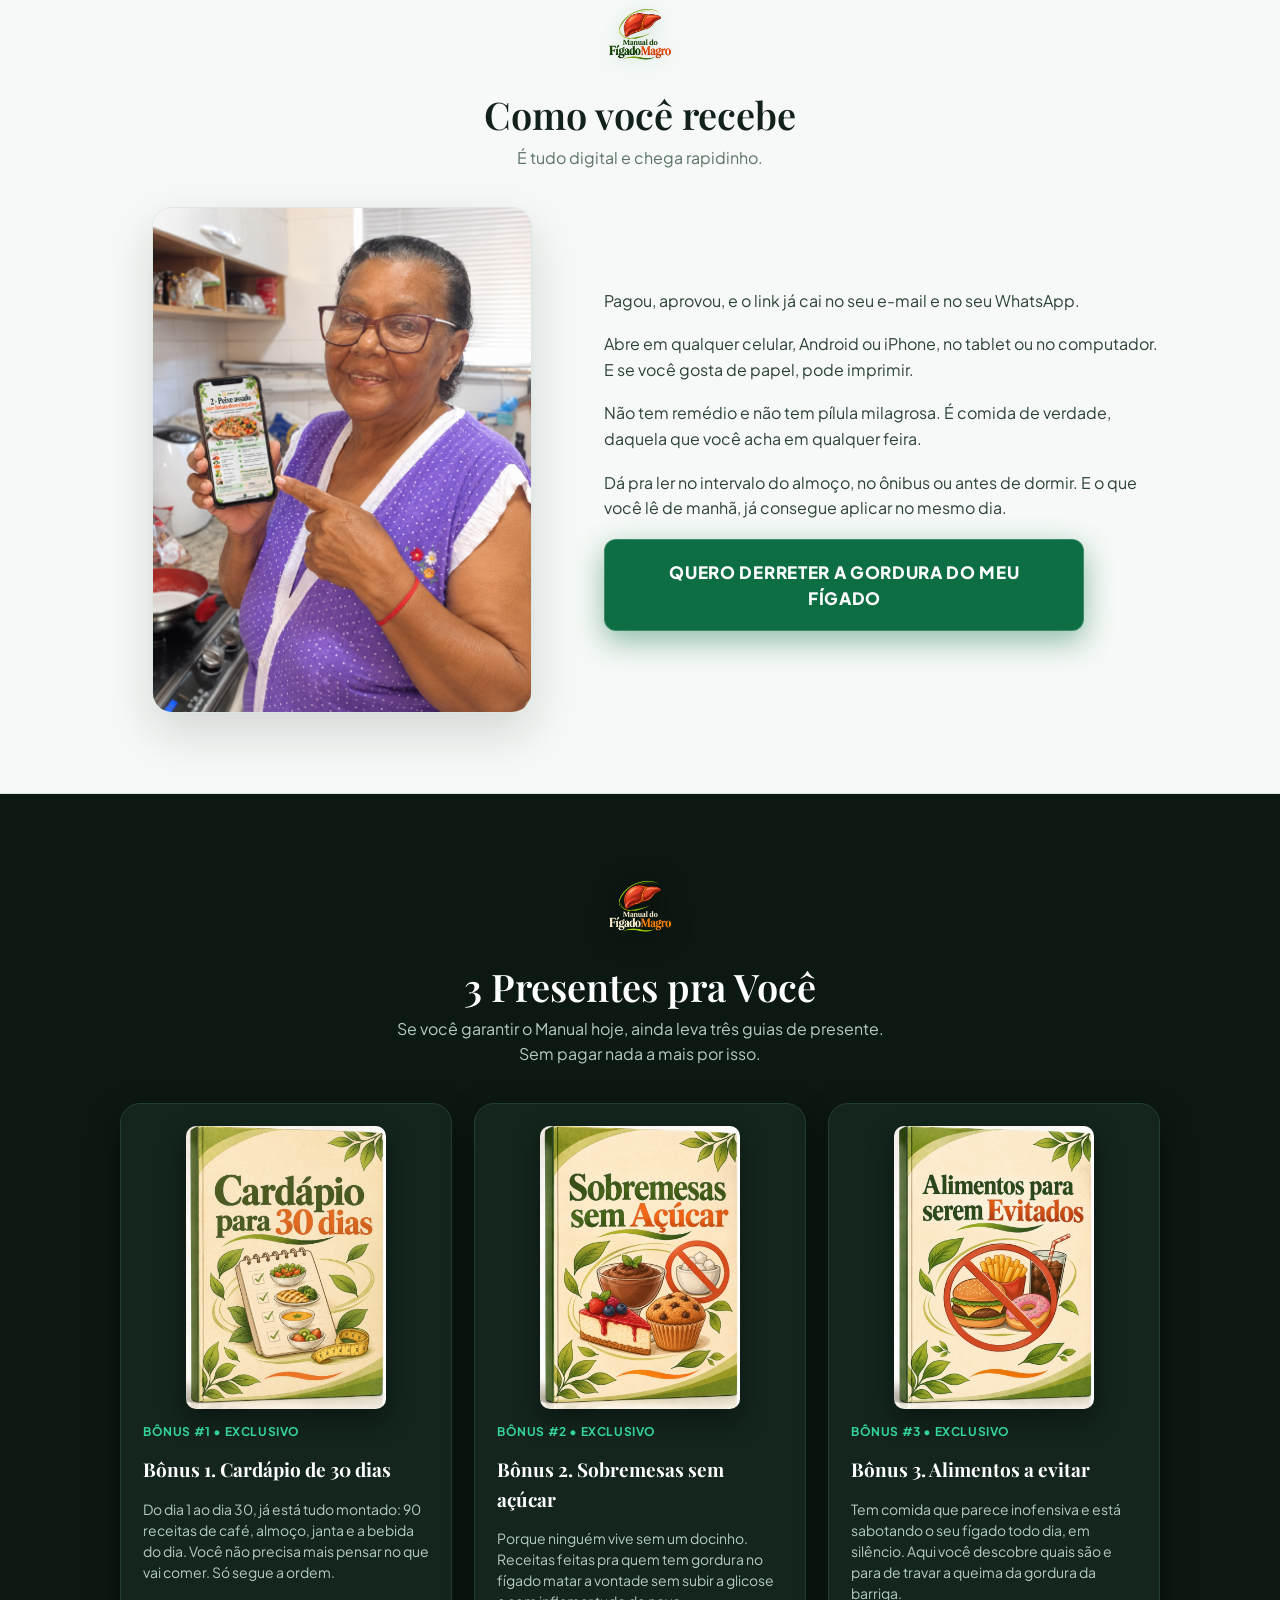
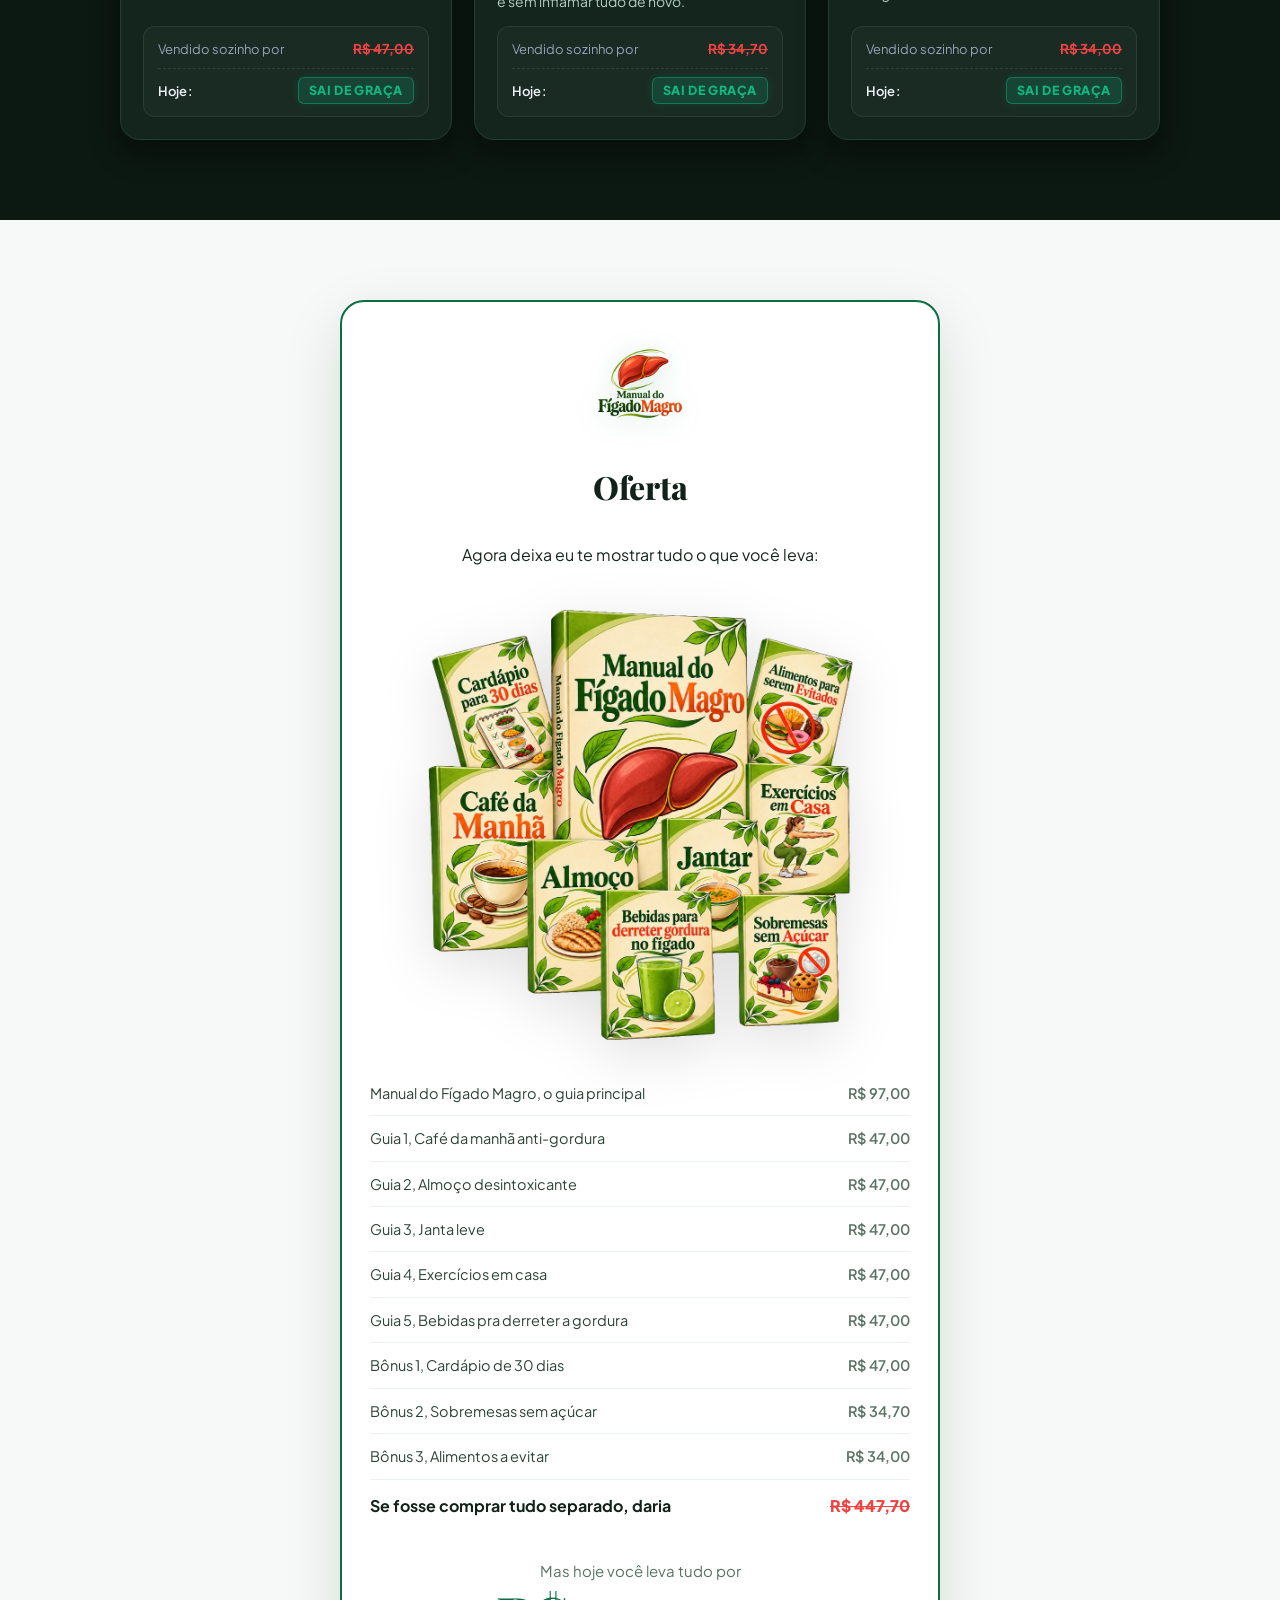
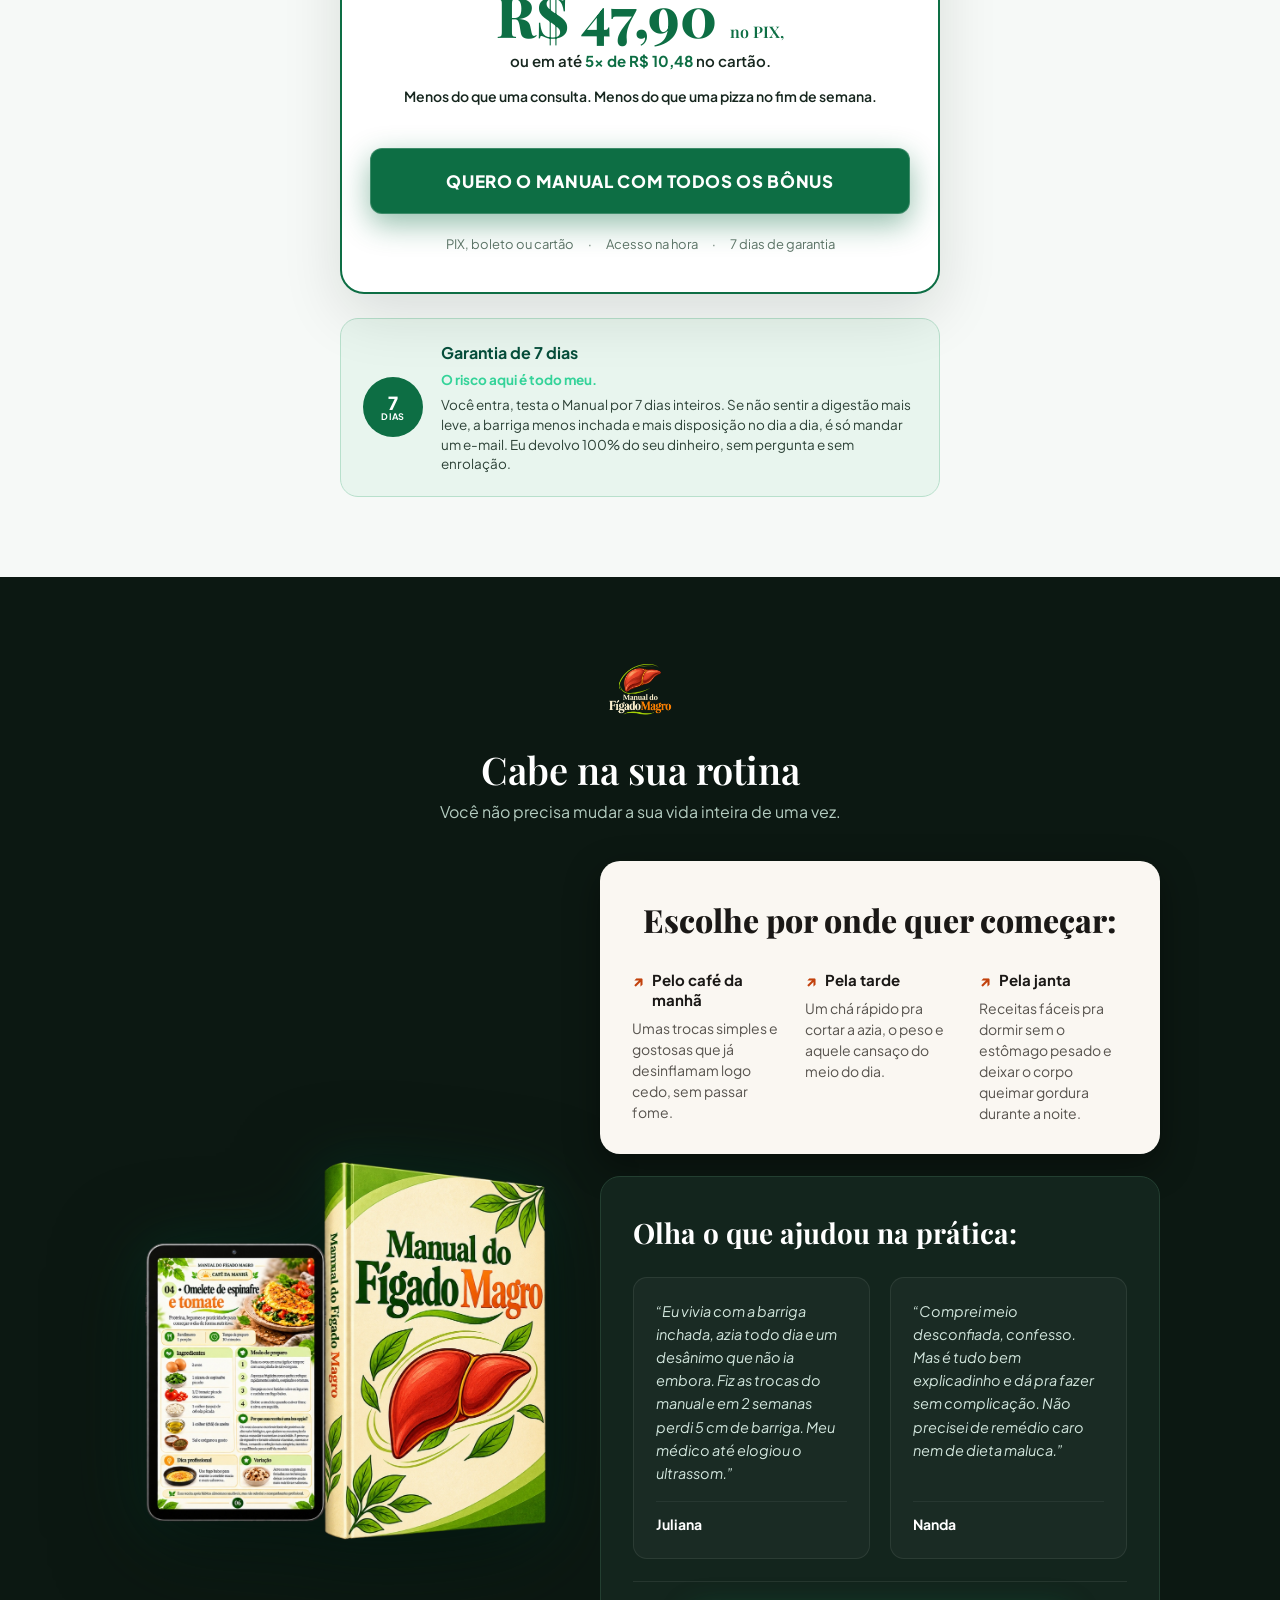
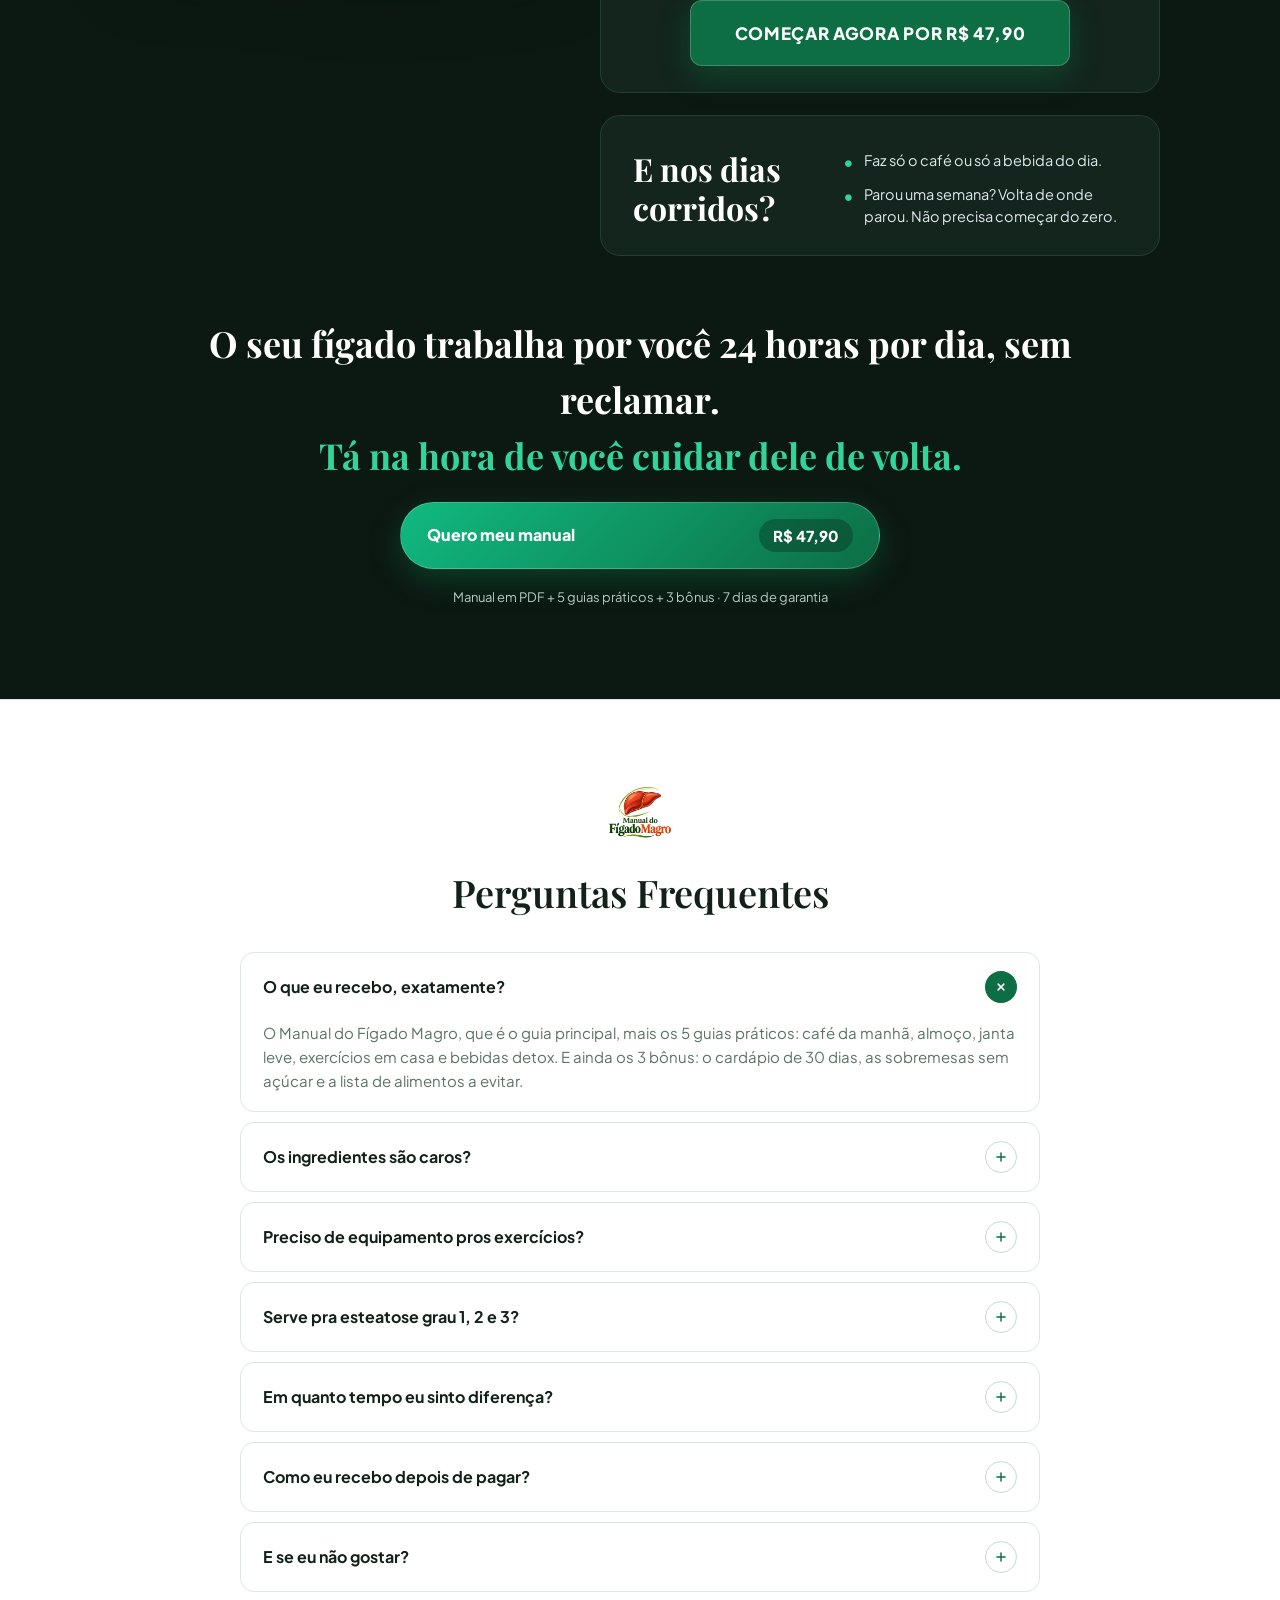
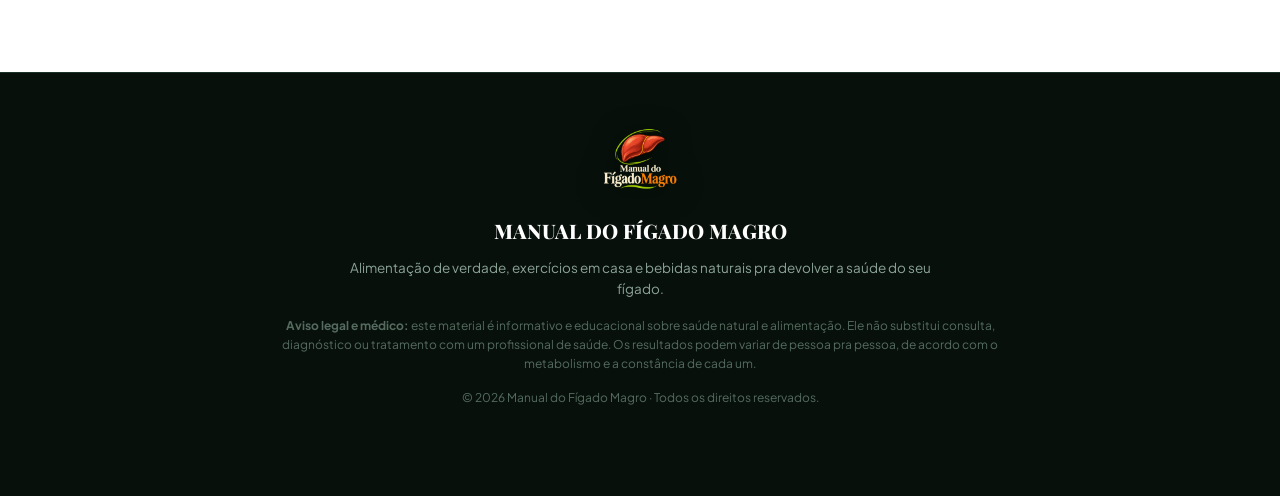
==== commit 42f7cb2e: "Add files via upload" ====
--- a/index.html
+++ b/index.html
@@ -30,17 +30,18 @@
     <div class="hero-grid">
       <div class="hero-content">
         <h1 class="hero-title">
-          Você não precisa esperar um diagnóstico <em>irreversível</em> para cuidar do <em>fígado</em>.
+          Você não precisa esperar o médico falar em <em>“irreversível”</em> pra começar a cuidar do seu <em>fígado</em>.<br>
+          <span style="display:block; margin-top:8px; color:var(--mint-light);">Dá pra começar hoje, na sua cozinha.</span>
         </h1>
 
         <p class="hero-sub">
-          Descubra como desinflamar seu corpo, eliminar o inchaço abdominal e recuperar sua energia diária com receitas
-          simples de <strong>café, almoço e janta</strong>, <strong>exercícios fáceis de fazer em casa</strong> e
-          <strong>bebidas funcionais</strong>.
+          Sabe aquela barriga que incha do nada, a digestão que pesa depois do almoço e o cansaço que não passa nem depois de dormir?<br>
+          Muitas vezes é o fígado pedindo socorro.<br><br>
+          No Manual do Fígado Magro você aprende a desinflamar o corpo com receitas simples de café, almoço e janta, exercícios pra fazer na sala de casa e bebidas que ajudam o fígado a trabalhar de novo.
         </p>
 
         <div class="hero-actions">
-          <a href="#oferta" class="btn-cta">Quero derreter a gordura no fígado</a>
+          <a href="#oferta" class="btn-cta">Quero derreter a gordura do meu fígado</a>
           <div class="hero-security">
             <span class="hero-sec-item">
               <svg width="16" height="16" viewBox="0 0 24 24" fill="none" stroke="#10B981" stroke-width="2"
@@ -48,21 +49,21 @@
                 <rect x="3" y="11" width="18" height="11" rx="2" ry="2"></rect>
                 <path d="M7 11V7a5 5 0 0 1 10 0v4"></path>
               </svg>
-              Compra 100% segura
+              Compra segura
             </span>
             <span class="hero-sec-item">
               <svg width="16" height="16" viewBox="0 0 24 24" fill="none" stroke="#10B981" stroke-width="2"
                 stroke-linecap="round" stroke-linejoin="round" aria-hidden="true">
                 <path d="M13 2 3 14h9l-1 8 10-12h-9l1-8z"></path>
               </svg>
-              Acesso imediato
+              Acesso na hora
             </span>
             <span class="hero-sec-item">
               <svg width="16" height="16" viewBox="0 0 24 24" fill="none" stroke="#10B981" stroke-width="2"
                 stroke-linecap="round" stroke-linejoin="round" aria-hidden="true">
                 <path d="M12 22s8-4 8-10V5l-8-3-8 3v7c0 6 8 10 8 10z"></path>
               </svg>
-              Garantia de 7 dias
+              7 dias de garantia
             </span>
           </div>
         </div>
@@ -82,8 +83,8 @@
       <div class="container">
         <div class="sec-head">
           <img src="images/mockup-verde-escuro.png" alt="Selo Oficial Manual do Fígado Magro" class="sec-brand-seal" loading="lazy">
-          <h2 class="sec-title" id="h-protocolo">O que o Manual vai fazer</h2>
-          <p class="sec-sub">Entenda como o método atua no seu organismo para reverter a sobrecarga de gordura e devolver a vitalidade natural do seu fígado passo a passo.</p>
+          <h2 class="sec-title" id="h-protocolo">O que o <strong>Manual</strong> vai fazer</h2>
+          <p class="sec-sub">Vou te explicar de um jeito simples.</p>
         </div>
 
         <div class="protocol-grid">
@@ -93,13 +94,22 @@
 
           <div class="protocol-body">
             <p>
-              O processo de recuperação do seu fígado acontece em um ciclo sequencial claro, sem loucuras ou dietas restritivas que estressam o organismo:
+              Hoje o seu fígado está sobrecarregado.
             </p>
             <p>
-              Tudo começa quando você interrompe a sobrecarga constante de toxinas que deixa seu fígado inflamado, inchado e exausto. Ao ter em mãos o <strong>Manual do Fígado Magro</strong>, você passa a seguir uma rotina objetiva com hábitos reais: alimentação saborosa e equilibrada, redução inteligente do açúcar refinado, menos gorduras inflamatórias e inclusão de alimentos naturais e bebidas bioativas no dia a dia.
+              É açúcar, é gordura ruim, é comida de caixinha, dia após dia. Ele não dá conta, inflama e começa a acumular gordura.
             </p>
             <p>
-              O resultado desse ciclo é a regeneração celular profunda: o inchaço abdominal diminui, o peso na digestão desaparece e seu fígado volta a trabalhar com saúde, energia e vitalidade renovada.
+              E o pior é que ele não dói. Você só sente o inchaço, o peso e o cansaço.
+            </p>
+            <p>
+              O <strong>Manual</strong> começa justamente cortando essa sobrecarga. Sem dieta maluca e sem passar fome.
+            </p>
+            <p>
+              Você vai comer comida gostosa, diminuir o açúcar sem sofrer, trocar as gorduras que inflamam e colocar no seu dia alimentos naturais e bebidas que ajudam o fígado.
+            </p>
+            <p>
+              Aí o corpo responde. A barriga desincha, a digestão fica leve e o seu fígado volta a trabalhar com energia, regenerando de dentro pra fora.
             </p>
           </div>
         </div>
@@ -113,8 +123,8 @@
       <div class="container">
         <div class="sec-head">
           <img src="images/mockup-letras-claras.png" alt="Manual do Fígado Magro" class="sec-brand-seal" loading="lazy">
-          <h2 class="sec-title" id="h-volumes">Um Ecossistema Completo de Desintoxicação</h2>
-          <p class="sec-sub">Tudo estruturado passo a passo, direto ao ponto. Cinco guias independentes e integrados que cobrem cada momento do seu dia:</p>
+          <h2 class="sec-title" id="h-volumes">O que vem dentro</h2>
+          <p class="sec-sub">São cinco guias, um pra cada momento do seu dia.<br>Você abre, segue e pronto.</p>
         </div>
 
         <!-- Mockup Central em Destaque -->
@@ -125,58 +135,56 @@
         <div class="guides-grid">
           <!-- 1: Café da Manhã -->
           <div class="guide-card">
-            <span class="guide-badge">Vol. 1 · Manhã</span>
+            <span class="guide-badge">Guia 1 · Manhã</span>
             <div class="guide-img-wrap">
-              <img src="images/cafe-da-manha.webp" alt="1º Café da Manhã" class="guide-cover" loading="lazy">
-            </div>
-            <h3 class="guide-card-title">1º Café da Manhã</h3>
-            <p class="guide-card-desc">Receitas rápidas que ativam a queima matinal sem picos de glicose.</p>
+              <img src="images/cafe-da-manha.webp" alt="1. Café da manhã" class="guide-cover" loading="lazy">
+            </div>
+            <h3 class="guide-card-title">1. Café da manhã</h3>
+            <p class="guide-card-desc">Receitas rápidas pra começar o dia queimando gordura, sem aquele pico de açúcar no sangue.</p>
           </div>
 
           <!-- 2: Almoço -->
           <div class="guide-card">
-            <span class="guide-badge">Vol. 2 · Tarde</span>
+            <span class="guide-badge">Guia 2 · Tarde</span>
             <div class="guide-img-wrap">
-              <img src="images/almoco.webp" alt="2º Almoço" class="guide-cover" loading="lazy">
-            </div>
-            <h3 class="guide-card-title">2º Almoço</h3>
-            <p class="guide-card-desc">Pratos que aceleram a digestão e barram a gordura visceral.</p>
+              <img src="images/almoco.webp" alt="2. Almoço" class="guide-cover" loading="lazy">
+            </div>
+            <h3 class="guide-card-title">2. Almoço</h3>
+            <p class="guide-card-desc">Pratos que fazem a digestão andar e ajudam a segurar a gordura da barriga.</p>
           </div>
 
           <!-- 3: Janta -->
           <div class="guide-card">
-            <span class="guide-badge">Vol. 3 · Noite</span>
+            <span class="guide-badge">Guia 3 · Noite</span>
             <div class="guide-img-wrap">
-              <img src="images/janta.webp" alt="3º Receitas de Janta" class="guide-cover" loading="lazy">
-            </div>
-            <h3 class="guide-card-title">3º Janta Leve</h3>
-            <p class="guide-card-desc">Receitas leves para dormir sem refluxo e regenerar o fígado.</p>
+              <img src="images/janta.webp" alt="3. Janta leve" class="guide-cover" loading="lazy">
+            </div>
+            <h3 class="guide-card-title">3. Janta leve</h3>
+            <p class="guide-card-desc">Pra você dormir sem refluxo e deixar o fígado se recuperar durante a noite.</p>
           </div>
 
           <!-- 4: Exercícios -->
           <div class="guide-card">
-            <span class="guide-badge">Vol. 4 · Movimento</span>
+            <span class="guide-badge">Guia 4 · Movimento</span>
             <div class="guide-img-wrap">
-              <img src="images/exercicios.webp" alt="4º Exercícios para Fazer em Casa" class="guide-cover" loading="lazy">
-            </div>
-            <h3 class="guide-card-title">4º Exercícios</h3>
-            <p class="guide-card-desc">Treinos de 10 a 15 min de baixo impacto para fazer na sala.</p>
+              <img src="images/exercicios.webp" alt="4. Exercícios" class="guide-cover" loading="lazy">
+            </div>
+            <h3 class="guide-card-title">4. Exercícios</h3>
+            <p class="guide-card-desc">De 10 a 15 minutinhos, sem impacto, ali na sala mesmo.</p>
           </div>
 
           <!-- 5: Bebidas -->
           <div class="guide-card">
-            <span class="guide-badge">Vol. 5 · Detox</span>
+            <span class="guide-badge">Guia 5 · Detox</span>
             <div class="guide-img-wrap">
-              <img src="images/bebidas.jpg" alt="5º Bebidas para Derreter a Gordura no Fígado" class="guide-cover" loading="lazy">
-            </div>
-            <h3 class="guide-card-title">5º Bebidas Detox</h3>
-            <p class="guide-card-desc">Chás e shots metabólicos para eliminar toxinas acumuladas.</p>
-          </div>
-        </div>
-      </div>
-    </section>
-
-
+              <img src="images/bebidas.jpg" alt="5. Bebidas detox" class="guide-cover" loading="lazy">
+            </div>
+            <h3 class="guide-card-title">5. Bebidas detox</h3>
+            <p class="guide-card-desc">Chás e shots que ajudam a eliminar o que ficou acumulado.</p>
+          </div>
+        </div>
+      </div>
+    </section>
 
     <!-- ========================================================================
          MÓDULO 4: RESULTADOS REAIS & PROVA SOCIAL (LIGHT CREAM)
@@ -185,8 +193,8 @@
       <div class="container">
         <div class="sec-head">
           <img src="images/mockup-verde-escuro.png" alt="Selo Oficial Manual do Fígado Magro" class="sec-brand-seal" loading="lazy">
-          <h2 class="sec-title" id="h-depoimentos">Sorriso de quem teve resultado</h2>
-          <p class="sec-sub">Pessoas reais que derreteram a gordura no fígado e se sentem bem novamente:</p>
+          <h2 class="sec-title" id="h-depoimentos">Depoimentos</h2>
+          <p class="sec-sub">Olha o que quem já começou está falando:</p>
         </div>
 
         <div class="carousel testimonials-carousel" aria-roledescription="carrossel" aria-label="Depoimentos de Alunos com Foto">
@@ -216,7 +224,7 @@
               </div>
               <div class="result-stars">★★★★★</div>
               <p class="result-text">
-                “Eu acordava todo dia com a boca amarga, peso no estômago e sem disposição para nada. Quando comecei a seguir as receitas do Guia de Café da Manhã, em menos de duas semanas minha energia voltou e o amargor sumiu. No ultrassom recente, o médico confirmou: o fígado desinflamou!”
+                “Eu acordava todo dia com a boca amarga, o estômago pesado e sem vontade de nada. Comecei pelas receitas do café da manhã e em menos de duas semanas a energia voltou e o amargo sumiu. No último ultrassom o médico falou: seu fígado desinflamou.”
               </p>
               <div class="result-author">
                 <div class="result-info">
@@ -233,7 +241,7 @@
               </div>
               <div class="result-stars">★★★★★</div>
               <p class="result-text">
-                “Eu não conseguia dormir direito por causa do refluxo e daquela queimação após o jantar. As receitas do Guia de Jantar foram perfeitas: pratos leves, saborosos e que desinflamam o organismo à noite. Hoje durmo a noite toda com tranquilidade e sem azia!”
+                “Eu não dormia direito por causa do refluxo, aquela queimação depois da janta. As receitas da janta leve resolveram. Comida gostosa, leve, e hoje eu durmo a noite inteira sem azia.”
               </p>
               <div class="result-author">
                 <div class="result-info">
@@ -250,7 +258,7 @@
               </div>
               <div class="result-stars">★★★★★</div>
               <p class="result-text">
-                “As bebidas detox do guia são maravilhosas! Troquei sucos de caixinha e refrigerantes pelos chás e infusões que derretem gordura. Em 10 dias a retenção líquida desapareceu e meu TGP, que estava muito elevado, normalizou totalmente no exame de sangue.”
+                “Larguei o suco de caixinha e o refrigerante e passei pros chás do guia. Em 10 dias a retenção foi embora e o meu TGP, que estava bem alto, voltou ao normal no exame.”
               </p>
               <div class="result-author">
                 <div class="result-info">
@@ -267,7 +275,7 @@
               </div>
               <div class="result-stars">★★★★★</div>
               <p class="result-text">
-                “Na correria entre filhos e trabalho, meu almoço era sempre um desastre e meu fígado foi para Grau 2 de esteatose. O Guia de Almoço salvou minha rotina: pratos deliciosos, rápidos e que não pesam na digestão. Minha barriga desinchou muito e perdi 4 kg sem sofrimento!”
+                “Entre filho e trabalho, meu almoço era qualquer coisa. Resultado: esteatose grau 2. O guia de almoço salvou minha rotina. É rápido, é gostoso e não pesa. Desinchei muito e perdi 4 quilos sem sofrer.”
               </p>
               <div class="result-author">
                 <div class="result-info">
@@ -288,11 +296,7 @@
         <div class="sec-head">
           <img src="images/mockup-letras-claras.png" alt="Selo Oficial Manual do Fígado Magro" class="sec-brand-seal" loading="lazy">
           <h2 class="sec-title" id="h-amostra-receitas" style="color:#FFFFFF;">Veja o Material por Dentro</h2>
-          <p class="sec-sub">Páginas reais do que você vai receber no seu celular ou tablet: receitas práticas, passo a passo ilustrado e treinos rápidos para fazer na sala:</p>
-          <div class="marquee-hint-badge">
-            <span class="pulse-dot"></span>
-            <span>Amostras ilustrativas reais dos e-books • Deslizando automaticamente</span>
-          </div>
+          <p class="sec-sub">Essas são páginas de verdade do que chega no seu celular.<br>Receita com foto, passo a passo fácil de seguir e os treininhos pra fazer na sala.</p>
         </div>
       </div>
 
@@ -435,7 +439,7 @@
 
       <!-- Botão de Ação -->
       <div class="container" style="margin-top: 28px; text-align: center; padding: 0 16px;">
-        <a href="#oferta" class="btn-cta" style="max-width: 440px; margin: 0 auto;">Quero ter acesso a todo o material</a>
+        <a href="#oferta" class="btn-cta" style="max-width: 440px; margin: 0 auto;">Quero ver tudo isso no meu celular</a>
       </div>
     </section>
 
@@ -446,8 +450,8 @@
       <div class="container">
         <div class="sec-head">
           <img src="images/mockup-verde-escuro.png" alt="Selo Oficial Manual do Fígado Magro" class="sec-brand-seal" loading="lazy">
-          <h2 class="sec-title" id="h-bonus">3 Presentes Especiais Liberados Gratuitamente Hoje</h2>
-          <p class="sec-sub">Comprando hoje o Manual do Fígado Magro, você garante acesso completo a estes 3 guias complementares sem pagar nenhum centavo a mais:</p>
+          <h2 class="sec-title" id="h-bonus">3 Presentes pra Você</h2>
+          <p class="sec-sub">Se você garantir o Manual hoje, ainda leva três guias de presente.<br>Sem pagar nada a mais por isso.</p>
         </div>
 
         <div class="bonuses-grid">
@@ -455,27 +459,27 @@
           <div class="bonus-card">
             <span class="bonus-badge">Bônus #1 · Exclusivo</span>
             <div class="bonus-img-wrap">
-              <img src="images/bonus-cardapio-30dias.jpg" alt="1º Bônus: Cardápio para 30 Dias" class="bonus-img" loading="lazy">
-            </div>
-            <h4>Cardápio para 30 Dias</h4>
+              <img src="images/bonus-cardapio-30dias.jpg" alt="Bônus 1. Cardápio de 30 dias" class="bonus-img" loading="lazy">
+            </div>
+            <h4>Bônus 1. Cardápio de 30 dias</h4>
           </div>
 
           <!-- Bônus 2 -->
           <div class="bonus-card">
             <span class="bonus-badge">Bônus #2 · Exclusivo</span>
             <div class="bonus-img-wrap">
-              <img src="images/bonus-sobremesas.jpg" alt="2º Bônus: Sobremesas Sem Açúcar" class="bonus-img" loading="lazy">
-            </div>
-            <h4>Sobremesas Sem Açúcar</h4>
+              <img src="images/bonus-sobremesas.jpg" alt="Bônus 2. Sobremesas sem açúcar" class="bonus-img" loading="lazy">
+            </div>
+            <h4>Bônus 2. Sobremesas sem açúcar</h4>
           </div>
 
           <!-- Bônus 3 -->
           <div class="bonus-card">
             <span class="bonus-badge">Bônus #3 · Exclusivo</span>
             <div class="bonus-img-wrap">
-              <img src="images/bonus-alimentos-evitar.jpg" alt="3º Bônus: Guia Alimentos a Evitar" class="bonus-img" loading="lazy">
-            </div>
-            <h4>Guia Alimentos a Evitar</h4>
+              <img src="images/bonus-alimentos-evitar.jpg" alt="Bônus 3. Alimentos a evitar" class="bonus-img" loading="lazy">
+            </div>
+            <h4>Bônus 3. Alimentos a evitar</h4>
           </div>
         </div>
       </div>
@@ -488,8 +492,8 @@
       <div class="s170">
         <div class="s171">
           <div>
-            <h2 class="sec-title" id="h-whatsapp" style="color:var(--ink-dark); font-size: clamp(24px, 3.2vw, 32px);">Depoimentos Espontâneos no WhatsApp</h2>
-            <p class="prints-sub">Conversas reais enviadas por alunos no dia a dia. Toque na imagem para ampliar em tela cheia:</p>
+            <h2 class="sec-title" id="h-whatsapp" style="color:var(--ink-dark); font-size: clamp(24px, 3.2vw, 32px);">Prints do WhatsApp</h2>
+            <p class="prints-sub">Essas mensagens chegaram no nosso WhatsApp, sem a gente pedir:</p>
           </div>
 
           <div class="carousel car2" data-autoplay="4500" aria-roledescription="carrossel" aria-label="Depoimentos no WhatsApp">
@@ -514,11 +518,11 @@
               <!-- Print 1: Cláudia Rocha -->
               <div class="s174">
                 <img loading="lazy" src="images/print-whatsapp-1.svg" alt="Conversa com Cláudia Rocha relatando regressão de esteatose grau 2" class="s175 lightbox-trigger">
-                <p class="s176">“Minha gordura caiu de GRAU 2 pra leve em só 21 dias de manual!”</p>
+                <p class="s176">“Minha gordura no fígado caiu de grau 2 pra leve em só 21 dias de manual!”</p>
                 <div class="s177">
                   <div class="s178">
                     <strong class="s179">Cláudia Rocha</strong>
-                    <span class="s180">Aluna · 21 dias de método</span>
+                    <span class="s180">21 dias de método</span>
                   </div>
                   <a href="images/print-whatsapp-1.svg" class="s181" aria-label="Ampliar conversa de Cláudia Rocha">
                     Ampliar conversa
@@ -532,11 +536,11 @@
               <!-- Print 2: Marcos Vinícius -->
               <div class="s174">
                 <img loading="lazy" src="images/print-whatsapp-2.svg" alt="Conversa com Marcos Vinícius mostrando exames TGO e TGP normalizados" class="s175 lightbox-trigger">
-                <p class="s176">“TGO caiu de 84 pra 26 e TGP de 92 pra 29... Tudo dentro do normal!”</p>
+                <p class="s176">“TGO foi de 84 pra 26 e TGP de 92 pra 29. Tudo normal!”</p>
                 <div class="s177">
                   <div class="s178">
                     <strong class="s179">Marcos Vinícius</strong>
-                    <span class="s180">Aluno · Exames normalizados</span>
+                    <span class="s180">Exames normalizados</span>
                   </div>
                   <a href="images/print-whatsapp-2.svg" class="s181" aria-label="Ampliar conversa de Marcos Vinícius">
                     Ampliar conversa
@@ -550,11 +554,11 @@
               <!-- Print 3: Dona Neide -->
               <div class="s174">
                 <img loading="lazy" src="images/print-whatsapp-3.svg" alt="Conversa com Dona Neide relatando digestão leve e 5kg a menos" class="s175 lightbox-trigger">
-                <p class="s176">“Com 3 semanas minha digestão mudou 100% e desinchei 5kg!”</p>
+                <p class="s176">“Com 3 semanas minha digestão mudou completamente e desinchei 5 quilos!”</p>
                 <div class="s177">
                   <div class="s178">
                     <strong class="s179">Dona Neide Silveira</strong>
-                    <span class="s180">58 anos · Adeus estufamento</span>
+                    <span class="s180">58 anos</span>
                   </div>
                   <a href="images/print-whatsapp-3.svg" class="s181" aria-label="Ampliar conversa de Dona Neide">
                     Ampliar conversa
@@ -570,9 +574,9 @@
 
         <!-- Barra de Ação inferior -->
         <div class="s182">
-          <span class="s183">🛡️ Acesso Imediato · Garantia Incondicional de 7 Dias</span>
+          <span class="s183">🛡️ Acesso na hora · 7 dias de garantia</span>
           <a href="#oferta" class="s184">
-            <span>Quero Derreter a Gordura no Fígado</span>
+            <span>Quero derreter a gordura do meu fígado</span>
             <span class="s185">
               <svg width="18" height="18" viewBox="0 0 24 24" fill="none" stroke="currentColor" stroke-width="2.5" stroke-linecap="round" stroke-linejoin="round" aria-hidden="true">
                 <line x1="5" y1="12" x2="19" y2="12"></line>
@@ -591,43 +595,43 @@
       <div class="container">
         <div class="sec-head">
           <img src="images/mockup-letras-claras.png" alt="Selo Oficial Manual do Fígado Magro" class="sec-brand-seal" loading="lazy">
-          <h2 class="sec-title" id="h-entrega" style="color:#FFFFFF;">Tudo Pronto na Palma da Sua Mão</h2>
-          <p class="sec-sub">Veja como é rápido, seguro e descomplicado receber o seu acesso:</p>
+          <h2 class="sec-title" id="h-entrega" style="color:#FFFFFF;">Como você recebe</h2>
+          <p class="sec-sub">É tudo digital e chega rapidinho.</p>
         </div>
 
         <div class="delivery-grid">
+          <div class="delivery-card">
+            <svg width="28" height="28" viewBox="0 0 24 24" fill="none" stroke="currentColor" stroke-width="2" stroke-linecap="round" stroke-linejoin="round" aria-hidden="true">
+              <path d="M13 2 3 14h9l-1 8 10-12h-9l1-8z"></path>
+            </svg>
+            <h3>Acesso no e-mail e WhatsApp</h3>
+            <p>Pagou, aprovou, e o link já cai no seu e-mail e no seu WhatsApp.</p>
+          </div>
+
+          <div class="delivery-card">
+            <svg width="28" height="28" viewBox="0 0 24 24" fill="none" stroke="currentColor" stroke-width="2" stroke-linecap="round" stroke-linejoin="round" aria-hidden="true">
+              <rect x="6" y="2" width="12" height="20" rx="2"></rect>
+              <path d="M11 18h2"></path>
+            </svg>
+            <h3>Abre em qualquer tela</h3>
+            <p>Abre em qualquer celular, Android ou iPhone, no tablet ou no computador. E se você gosta de papel, pode imprimir.</p>
+          </div>
+
+          <div class="delivery-card">
+            <svg width="28" height="28" viewBox="0 0 24 24" fill="none" stroke="currentColor" stroke-width="2" stroke-linecap="round" stroke-linejoin="round" aria-hidden="true">
+              <path d="M12 22s8-4 8-10V5l-8-3-8 3v7c0 6 8 10 8 10z"></path>
+            </svg>
+            <h3>Comida de verdade</h3>
+            <p>Não tem remédio e não tem pílula milagrosa. É comida de verdade, daquela que você acha em qualquer feira.</p>
+          </div>
+
           <div class="delivery-card">
             <svg width="28" height="28" viewBox="0 0 24 24" fill="none" stroke="currentColor" stroke-width="2" stroke-linecap="round" stroke-linejoin="round" aria-hidden="true">
               <path d="M14 2H6a2 2 0 0 0-2 2v16a2 2 0 0 0 2 2h12a2 2 0 0 0 2-2V8z"></path>
               <path d="M14 2v6h6"></path>
             </svg>
-            <h3>E-book Digital</h3>
-            <p>Conteúdo direto ao ponto, organizado em PDF para ler e aplicar no mesmo dia.</p>
-          </div>
-
-          <div class="delivery-card">
-            <svg width="28" height="28" viewBox="0 0 24 24" fill="none" stroke="currentColor" stroke-width="2" stroke-linecap="round" stroke-linejoin="round" aria-hidden="true">
-              <rect x="6" y="2" width="12" height="20" rx="2"></rect>
-              <path d="M11 18h2"></path>
-            </svg>
-            <h3>Lê no Celular</h3>
-            <p>Abre em qualquer smartphone (Android ou iPhone), tablet ou computador. Pode imprimir se preferir.</p>
-          </div>
-
-          <div class="delivery-card">
-            <svg width="28" height="28" viewBox="0 0 24 24" fill="none" stroke="currentColor" stroke-width="2" stroke-linecap="round" stroke-linejoin="round" aria-hidden="true">
-              <path d="M13 2 3 14h9l-1 8 10-12h-9l1-8z"></path>
-            </svg>
-            <h3>Acesso Imediato</h3>
-            <p>Chega no seu e-mail e no seu WhatsApp assim que o pagamento for aprovado.</p>
-          </div>
-
-          <div class="delivery-card">
-            <svg width="28" height="28" viewBox="0 0 24 24" fill="none" stroke="currentColor" stroke-width="2" stroke-linecap="round" stroke-linejoin="round" aria-hidden="true">
-              <path d="M12 22s8-4 8-10V5l-8-3-8 3v7c0 6 8 10 8 10z"></path>
-            </svg>
-            <h3>100% Natural</h3>
-            <p>Sem remédios ou pílulas milagrosas. Apenas comida de verdade acessível de qualquer feira.</p>
+            <h3>Lê e aplica no mesmo dia</h3>
+            <p>Dá pra ler no intervalo do almoço, no ônibus ou antes de dormir. E o que você lê de manhã, já consegue aplicar no mesmo dia.</p>
           </div>
         </div>
       </div>
@@ -640,24 +644,30 @@
       <div class="container">
         <div class="sec-head">
           <img src="images/mockup-verde-escuro.png" alt="Selo Oficial Manual do Fígado Magro" class="sec-brand-seal" loading="lazy">
-          <h2 class="sec-title" id="h-praticidade">Cabe na palma da mão. E muda a saúde de todo o seu organismo.</h2>
-          <p class="sec-sub">Sem enrolação, feito especificamente para quem tem pouco tempo e precisa de resultados rápidos.</p>
+          <h2 class="sec-title" id="h-praticidade">Como você recebe</h2>
+          <p class="sec-sub">É tudo digital e chega rapidinho.</p>
         </div>
 
         <div class="palma-grid">
           <div class="palma-photo-wrap">
-            <img src="images/mulher-celular.jpg" alt="Maria de Lourdes preparando receitas práticas do Manual do Fígado Magro na cozinha" class="palma-photo" loading="lazy">
+            <img src="images/mulher-celular.jpg" alt="Acesso fácil e imediato ao Manual do Fígado Magro" class="palma-photo" loading="lazy">
           </div>
 
           <div class="palma-content">
             <p>
-              Você lê no intervalo do almoço, no transporte ou antes de dormir. O método é direto, sem enrolação, e foi feito para caber perfeitamente na rotina de quem tem pouco tempo e precisa de resultados reais.
+              Pagou, aprovou, e o link já cai no seu e-mail e no seu WhatsApp.
             </p>
             <p>
-              Tudo fica disponível na tela do seu smartphone ou tablet, organizado em passos simples que você aplica no mesmo dia, sem livros pesados e sem complicações.
+              Abre em qualquer celular, Android ou iPhone, no tablet ou no computador. E se você gosta de papel, pode imprimir.
             </p>
-
-            <a href="#oferta" class="btn-cta">Quero derreter a gordura no fígado</a>
+            <p>
+              Não tem remédio e não tem pílula milagrosa. É comida de verdade, daquela que você acha em qualquer feira.
+            </p>
+            <p>
+              Dá pra ler no intervalo do almoço, no ônibus ou antes de dormir. E o que você lê de manhã, já consegue aplicar no mesmo dia.
+            </p>
+
+            <a href="#oferta" class="btn-cta">Quero derreter a gordura do meu fígado</a>
           </div>
         </div>
       </div>
@@ -670,61 +680,61 @@
       <div class="container">
         <div class="sec-head">
           <img src="images/mockup-letras-claras.png" alt="Selo Oficial Manual do Fígado Magro" class="sec-brand-seal" loading="lazy">
-          <h2 class="sec-title" id="h-detalhes-bonus" style="color:#FFFFFF;">Detalhes dos Bônus que Você Vai Receber</h2>
-          <p class="sec-sub">Veja exatamente tudo o que está incluso no pacote de hoje com a economia real de cada material:</p>
+          <h2 class="sec-title" id="h-detalhes-bonus" style="color:#FFFFFF;">3 Presentes pra Você</h2>
+          <p class="sec-sub">Se você garantir o Manual hoje, ainda leva três guias de presente.<br>Sem pagar nada a mais por isso.</p>
         </div>
 
         <div class="bonus-detail-grid">
           <!-- Bônus 1 -->
           <div class="bd-card">
-            <img src="images/bonus-cardapio-30dias.jpg" class="bd-cover" alt="Bônus 1: Cardápio para 30 Dias" loading="lazy">
-            <span class="bd-tag">Bônus #1 • Guia Prático</span>
-            <h4>Cardápio para 30 Dias</h4>
-            <p>Planner alimentar completo organizado do 1º ao 30º dia. São 90 receitas equilibradas para café da manhã, almoço, janta e bebida do dia. Basta seguir a ordem sem precisar quebrar a cabeça com o que comer.</p>
+            <img src="images/bonus-cardapio-30dias.jpg" class="bd-cover" alt="Bônus 1. Cardápio de 30 dias" loading="lazy">
+            <span class="bd-tag">Bônus #1 • Exclusivo</span>
+            <h4>Bônus 1. Cardápio de 30 dias</h4>
+            <p>Do dia 1 ao dia 30, já está tudo montado: 90 receitas de café, almoço, janta e a bebida do dia. Você não precisa mais pensar no que vai comer. Só segue a ordem.</p>
             <div class="bd-anchor">
               <div class="bd-anchor-line bd-anchor-original">
-                <span class="bd-anchor-text">Vendido separadamente:</span>
+                <span class="bd-anchor-text">Vendido sozinho por</span>
                 <del class="bd-anchor-price">R$ 47,00</del>
               </div>
               <div class="bd-anchor-line bd-anchor-promo">
-                <span class="bd-anchor-today">No pacote de hoje:</span>
-                <strong class="bd-anchor-badge">GRÁTIS</strong>
+                <span class="bd-anchor-today">Hoje:</span>
+                <strong class="bd-anchor-badge">Sai de graça</strong>
               </div>
             </div>
           </div>
 
           <!-- Bônus 2 -->
           <div class="bd-card">
-            <img src="images/bonus-sobremesas.jpg" class="bd-cover" alt="Bônus 2: Sobremesas Sem Açúcar" loading="lazy">
-            <span class="bd-tag">Bônus #2 • Doces Saudáveis</span>
-            <h4>Sobremesas Sem Açúcar</h4>
-            <p>Doces e sobremesas deliciosas criadas especificamente para quem tem gordura no fígado. Mate a vontade de comer doces sem causar picos de glicose e sem inflamar seus hepatócitos.</p>
+            <img src="images/bonus-sobremesas.jpg" class="bd-cover" alt="Bônus 2. Sobremesas sem açúcar" loading="lazy">
+            <span class="bd-tag">Bônus #2 • Exclusivo</span>
+            <h4>Bônus 2. Sobremesas sem açúcar</h4>
+            <p>Porque ninguém vive sem um docinho. Receitas feitas pra quem tem gordura no fígado matar a vontade sem subir a glicose e sem inflamar tudo de novo.</p>
             <div class="bd-anchor">
               <div class="bd-anchor-line bd-anchor-original">
-                <span class="bd-anchor-text">Vendido separadamente:</span>
+                <span class="bd-anchor-text">Vendido sozinho por</span>
                 <del class="bd-anchor-price">R$ 34,70</del>
               </div>
               <div class="bd-anchor-line bd-anchor-promo">
-                <span class="bd-anchor-today">No pacote de hoje:</span>
-                <strong class="bd-anchor-badge">GRÁTIS</strong>
+                <span class="bd-anchor-today">Hoje:</span>
+                <strong class="bd-anchor-badge">Sai de graça</strong>
               </div>
             </div>
           </div>
 
           <!-- Bônus 3 -->
           <div class="bd-card">
-            <img src="images/bonus-alimentos-evitar.jpg" class="bd-cover" alt="Bônus 3: Guia Alimentos a Evitar" loading="lazy">
-            <span class="bd-tag">Bônus #3 • Lista Negra</span>
-            <h4>Guia Alimentos a Evitar</h4>
-            <p>A lista oculta dos alimentos comuns que parecem inofensivos mas sabotam seu fígado silenciosamente. Saiba exatamente quais itens evitar para destravar a queima de gordura visceral.</p>
+            <img src="images/bonus-alimentos-evitar.jpg" class="bd-cover" alt="Bônus 3. Alimentos a evitar" loading="lazy">
+            <span class="bd-tag">Bônus #3 • Exclusivo</span>
+            <h4>Bônus 3. Alimentos a evitar</h4>
+            <p>Tem comida que parece inofensiva e está sabotando o seu fígado todo dia, em silêncio. Aqui você descobre quais são e para de travar a queima da gordura da barriga.</p>
             <div class="bd-anchor">
               <div class="bd-anchor-line bd-anchor-original">
-                <span class="bd-anchor-text">Vendido separadamente:</span>
+                <span class="bd-anchor-text">Vendido sozinho por</span>
                 <del class="bd-anchor-price">R$ 34,00</del>
               </div>
               <div class="bd-anchor-line bd-anchor-promo">
-                <span class="bd-anchor-today">No pacote de hoje:</span>
-                <strong class="bd-anchor-badge">GRÁTIS</strong>
+                <span class="bd-anchor-today">Hoje:</span>
+                <strong class="bd-anchor-badge">Sai de graça</strong>
               </div>
             </div>
           </div>
@@ -738,37 +748,39 @@
     <section class="offer-section" id="oferta" aria-labelledby="h-oferta">
       <div class="offer-master-card">
         <img src="images/mockup-verde-escuro.png" alt="Manual do Fígado Magro" class="offer-mockup-seal" loading="lazy">
-        <h2 class="offer-title" id="h-oferta">Pronto para derreter a gordura no fígado?</h2>
+        <h2 class="offer-title" id="h-oferta">Oferta</h2>
+        <p style="text-align:center; color:var(--ink-muted); margin-bottom:20px; font-size:16px;">Agora deixa eu te mostrar tudo o que você leva:</p>
 
         <img loading="lazy" src="images/capa-oferta.png" alt="Manual do Fígado Magro - Coleção Completa Oficial" class="offer-cover">
 
         <div class="offer-table" aria-label="Discriminação de valores inclusos">
-          <div class="offer-row"><span>Manual do Fígado Magro (Guia Mestre)</span><span class="offer-val">R$ 97,00</span></div>
-          <div class="offer-row"><span>1º Guia: Café da Manhã Anti-Gordura</span><span class="offer-val">R$ 47,00</span></div>
-          <div class="offer-row"><span>2º Guia: Almoço Desintoxicante</span><span class="offer-val">R$ 47,00</span></div>
-          <div class="offer-row"><span>3º Guia: Receitas de Janta Leve Noturna</span><span class="offer-val">R$ 47,00</span></div>
-          <div class="offer-row"><span>4º Guia: Exercícios para Fazer em Casa</span><span class="offer-val">R$ 47,00</span></div>
-          <div class="offer-row"><span>5º Guia: Bebidas para Derreter a Gordura</span><span class="offer-val">R$ 47,00</span></div>
-          <div class="offer-row"><span>Bônus #1: Cardápio para 30 Dias</span><span class="offer-val">R$ 47,00</span></div>
-          <div class="offer-row"><span>Bônus #2: Sobremesas Sem Açúcar</span><span class="offer-val">R$ 34,70</span></div>
-          <div class="offer-row"><span>Bônus #3: Guia de Alimentos a Evitar</span><span class="offer-val">R$ 34,00</span></div>
-          <div class="offer-row-total"><span>VALOR TOTAL SE COMPRADO SEPARADO:</span><span class="offer-total-strike">R$ 447,70</span></div>
+          <div class="offer-row"><span>Manual do Fígado Magro, o guia principal</span><span class="offer-val">R$ 97,00</span></div>
+          <div class="offer-row"><span>Guia 1, Café da manhã anti-gordura</span><span class="offer-val">R$ 47,00</span></div>
+          <div class="offer-row"><span>Guia 2, Almoço desintoxicante</span><span class="offer-val">R$ 47,00</span></div>
+          <div class="offer-row"><span>Guia 3, Janta leve</span><span class="offer-val">R$ 47,00</span></div>
+          <div class="offer-row"><span>Guia 4, Exercícios em casa</span><span class="offer-val">R$ 47,00</span></div>
+          <div class="offer-row"><span>Guia 5, Bebidas pra derreter a gordura</span><span class="offer-val">R$ 47,00</span></div>
+          <div class="offer-row"><span>Bônus 1, Cardápio de 30 dias</span><span class="offer-val">R$ 47,00</span></div>
+          <div class="offer-row"><span>Bônus 2, Sobremesas sem açúcar</span><span class="offer-val">R$ 34,70</span></div>
+          <div class="offer-row"><span>Bônus 3, Alimentos a evitar</span><span class="offer-val">R$ 34,00</span></div>
+          <div class="offer-row-total"><span>Se fosse comprar tudo separado, daria</span><span class="offer-total-strike">R$ 447,70</span></div>
         </div>
 
         <div class="offer-price-box">
-          <span class="offer-price-label">Hoje, tudo isso por apenas</span>
-          <span class="offer-price-main">R$ 47,90</span>
-          <span class="offer-price-inst">à vista no PIX ou até <b>5x de R$ 10,48</b> no cartão</span>
-        </div>
-
-        <a href="#checkout" class="btn-cta" style="width:100%; max-width:100%;">QUERO MEU MANUAL + TODOS OS BÔNUS AGORA</a>
+          <span class="offer-price-label">Mas hoje você leva tudo por</span>
+          <span class="offer-price-main">R$ 47,90 <small style="font-size:16px; font-weight:600; color:var(--ink-muted);">no PIX,</small></span>
+          <span class="offer-price-inst">ou em até <b>5x de R$ 10,48</b> no cartão.</span>
+          <p style="margin-top:10px; font-size:14px; color:var(--ink-muted); font-weight:600;">Menos do que uma consulta. Menos do que uma pizza no fim de semana.</p>
+        </div>
+
+        <a href="#checkout" class="btn-cta" style="width:100%; max-width:100%;">Quero o manual com todos os bônus</a>
 
         <div class="offer-security-strip">
-          <span>🔒 PIX, Boleto ou Cartão</span>
+          <span>PIX, boleto ou cartão</span>
           <span>·</span>
-          <span>⚡ Acesso Imediato</span>
+          <span>Acesso na hora</span>
           <span>·</span>
-          <span>🛡️ Garantia de 7 Dias</span>
+          <span>7 dias de garantia</span>
         </div>
       </div>
 
@@ -779,9 +791,10 @@
           <small>DIAS</small>
         </div>
         <div class="guarantee-text">
-          <h4>Garantia Incondicional de 7 Dias — Risco Zero</h4>
+          <h4>Garantia de 7 dias</h4>
+          <p style="font-weight:700; color:var(--mint-light); margin-bottom:6px;">O risco aqui é todo meu.</p>
           <p>
-            Você não assume risco nenhum. Experimente o <strong>Manual do Fígado Magro</strong> por 7 dias completos. Se não notar digestão mais leve, menos inchaço e muito mais disposição, basta nos enviar um e-mail e devolveremos 100% do seu dinheiro, sem burocracia e sem perguntas.
+            Você entra, testa o Manual por 7 dias inteiros. Se não sentir a digestão mais leve, a barriga menos inchada e mais disposição no dia a dia, é só mandar um e-mail. Eu devolvo 100% do seu dinheiro, sem pergunta e sem enrolação.
           </p>
         </div>
       </div>
@@ -794,8 +807,8 @@
       <div class="container">
         <div class="sec-head">
           <img src="images/mockup-letras-claras.png" alt="Selo Oficial Manual do Fígado Magro" class="sec-brand-seal" loading="lazy">
-          <h2 class="sec-title" id="h-rotina-resultados" style="color:#FFFFFF;">Resultados Que Se Encaixam no Seu Dia</h2>
-          <p class="sec-sub">Veja como é simples recomeçar e por que o método funciona mesmo na rotina mais corrida:</p>
+          <h2 class="sec-title" id="h-rotina-resultados" style="color:#FFFFFF;">Cabe na sua rotina</h2>
+          <p class="sec-sub">Você não precisa mudar a sua vida inteira de uma vez.</p>
         </div>
 
         <div class="po-layout">
@@ -804,63 +817,59 @@
           </div>
 
           <div class="po-stack">
-            <!-- 7.1 RESULTADOS: Escolha por onde recomeçar -->
+            <!-- 7.1 RESULTADOS: Escolhe por onde quer começar -->
             <div class="po-recomecar">
-              <h3 class="po-title-serif">Escolha por onde recomeçar.</h3>
+              <h3 class="po-title-serif">Escolhe por onde quer começar:</h3>
               <div class="po-tri-grid">
                 <div class="po-tri-item">
-                  <div class="po-tri-head"><span class="po-arrow">↗</span> No primeiro café da manhã</div>
-                  <p class="po-tri-desc">Substituições simples e saborosas que desinflamam o fígado logo ao acordar, sem passar fome.</p>
+                  <div class="po-tri-head"><span class="po-arrow">↗</span> Pelo café da manhã</div>
+                  <p class="po-tri-desc">Umas trocas simples e gostosas que já desinflamam logo cedo, sem passar fome.</p>
                 </div>
                 <div class="po-tri-item">
-                  <div class="po-tri-head"><span class="po-arrow">↗</span> No meio da tarde sem inchaço</div>
-                  <p class="po-tri-desc">Chás e bebidas metabólicas rápidas para cortar a azia, a digestão pesada e o cansaço do dia.</p>
+                  <div class="po-tri-head"><span class="po-arrow">↗</span> Pela tarde</div>
+                  <p class="po-tri-desc">Um chá rápido pra cortar a azia, o peso e aquele cansaço do meio do dia.</p>
                 </div>
                 <div class="po-tri-item">
-                  <div class="po-tri-head"><span class="po-arrow">↗</span> No jantar leve e restaurador</div>
-                  <p class="po-tri-desc">Receitas fáceis para dormir sem peso no estômago e ativar a queima noturna de gordura visceral.</p>
-                </div>
-              </div>
-            </div>
-
-            <!-- 7.2 DEPOIMENTOS + 7.3 BOTAO DE COMPRA: O que ajudou na prática -->
+                  <div class="po-tri-head"><span class="po-arrow">↗</span> Pela janta</div>
+                  <p class="po-tri-desc">Receitas fáceis pra dormir sem o estômago pesado e deixar o corpo queimar gordura durante a noite.</p>
+                </div>
+              </div>
+            </div>
+
+            <!-- 7.2 DEPOIMENTOS + 7.3 BOTAO DE COMPRA: Olha o que ajudou na prática -->
             <div class="po-depoimentos">
-              <h3 class="po-box-title">O que ajudou na prática.</h3>
+              <h3 class="po-box-title">Olha o que ajudou na prática:</h3>
               <div class="po-dep-grid">
                 <div class="po-dep-card">
-                  <p class="po-dep-text">“Eu vivia com a barriga inchada, azia todo dia e um desânimo que não passava. Fiz as trocas do manual e em 2 semanas meu abdômen murchou 5 cm. Meu médico elogiou o resultado do meu ultrassom.”</p>
+                  <p class="po-dep-text">“Eu vivia com a barriga inchada, azia todo dia e um desânimo que não ia embora. Fiz as trocas do manual e em 2 semanas perdi 5 cm de barriga. Meu médico até elogiou o ultrassom.”</p>
                   <div class="po-dep-foot">
                     <span class="po-dep-author">Juliana</span>
-                    <a href="#whatsapp" class="po-dep-link">Ver conversa completa ↗</a>
                   </div>
                 </div>
                 <div class="po-dep-card">
-                  <p class="po-dep-text">“Comprei meio desconfiada, mas me surpreendi. É tudo bem explicado e dá pra colocar em prática sem complicação. Não precisei de nenhum remédio caro nem fazer dieta maluca.”</p>
+                  <p class="po-dep-text">“Comprei meio desconfiada, confesso. Mas é tudo bem explicadinho e dá pra fazer sem complicação. Não precisei de remédio caro nem de dieta maluca.”</p>
                   <div class="po-dep-foot">
                     <span class="po-dep-author">Nanda</span>
-                    <a href="#whatsapp" class="po-dep-link">Ver conversa completa ↗</a>
                   </div>
                 </div>
               </div>
 
               <!-- 7.3 BOTAO DE COMPRA -->
-              <div class="po-dep-bar">
-                <span class="po-dep-summary">Manual + 3 bônus • acesso imediato</span>
-                <a href="#checkout" class="po-btn-outline">Começar com o manual por R$ 47,90 →</a>
-              </div>
-            </div>
-
-            <!-- 7.4 COISAS BOAS DE TER COMPRADO O PRODUTO: Dá pra adaptar à sua rotina -->
+              <div class="po-dep-bar" style="justify-content:center;">
+                <a href="#checkout" class="btn-cta" style="width:100%; max-width:380px; text-align:center;">Começar agora por R$ 47,90</a>
+              </div>
+            </div>
+
+            <!-- 7.4 COISAS BOAS DE TER COMPRADO O PRODUTO: E nos dias corridos? -->
             <div class="po-rotina">
               <div class="po-rotina-flex">
                 <div class="po-rotina-col-left">
-                  <h3 class="po-rotina-title">Dá pra adaptar à sua rotina.</h3>
+                  <h3 class="po-rotina-title">E nos dias corridos?</h3>
                 </div>
                 <div class="po-rotina-col-right">
                   <ul class="po-bullets">
-                    <li><span class="po-bullet-dot">•</span> <span>Cabe no intervalo do trabalho, no ônibus ou antes de dormir.</span></li>
-                    <li><span class="po-bullet-dot">•</span> <span>Nos dias corridos, faça só o café ou a bebida desintoxicante do dia.</span></li>
-                    <li><span class="po-bullet-dot">•</span> <span>Pausou? Retome de onde parou, sem começar do zero.</span></li>
+                    <li><span class="po-bullet-dot">•</span> <span>Faz só o café ou só a bebida do dia.</span></li>
+                    <li><span class="po-bullet-dot">•</span> <span>Parou uma semana? Volta de onde parou. Não precisa começar do zero.</span></li>
                   </ul>
                 </div>
               </div>
@@ -868,15 +877,14 @@
           </div>
         </div>
 
-          <!-- 7.5 BOTAO DE COMPRA: Volte a ter o fígado saudável que seu corpo precisa -->
-          <div class="po-final-block">
-            <h3 class="po-final-heading">Volte a ter o fígado saudável que seu corpo <em>precisa</em>.</h3>
-            <a href="#checkout" class="po-final-btn">
-              <span class="po-final-text">Quero meu manual</span>
-              <span class="po-final-price">R$ 47,90</span>
-            </a>
-            <p class="po-final-micro">Manual em PDF + 5 Guias Práticos + 3 Bônus • Garantia de 7 dias</p>
-          </div>
+        <!-- FECHAMENTO -->
+        <div class="po-final-block">
+          <h3 class="po-final-heading">O seu fígado trabalha por você 24 horas por dia, sem reclamar.<br><span style="color:var(--mint-light);">Tá na hora de você cuidar dele de volta.</span></h3>
+          <a href="#checkout" class="po-final-btn">
+            <span class="po-final-text">Quero meu manual</span>
+            <span class="po-final-price">R$ 47,90</span>
+          </a>
+          <p class="po-final-micro">Manual em PDF + 5 guias práticos + 3 bônus · 7 dias de garantia</p>
         </div>
       </div>
     </section>
@@ -889,14 +897,13 @@
         <div class="sec-head">
           <img src="images/mockup-verde-escuro.png" alt="Selo Oficial Manual do Fígado Magro" class="sec-brand-seal" loading="lazy">
           <h2 class="sec-title" id="h-faq">Perguntas Frequentes</h2>
-          <p class="sec-sub">Tudo o que você precisa saber antes de iniciar sua jornada de regeneração hepática:</p>
         </div>
 
         <div class="faq-list">
           <!-- FAQ 1 -->
           <div class="faq-item">
             <button type="button" class="faq-q" aria-expanded="true">
-              <span>O que exatamente vou receber ao comprar o manual?</span>
+              <span>O que eu recebo, exatamente?</span>
               <span class="faq-icon" aria-hidden="true">
                 <svg width="14" height="14" viewBox="0 0 24 24" fill="none" stroke="currentColor" stroke-width="2.5" stroke-linecap="round">
                   <path d="M12 5v14"></path>
@@ -905,14 +912,14 @@
               </span>
             </button>
             <div class="faq-a">
-              <p>Você recebe acesso instantâneo ao e-book central <strong>Manual do Fígado Magro</strong> mais os 5 Manuais Práticos: 1º Café da Manhã Anti-Gordura, 2º Almoço Desintoxicante, 3º Janta Leve & Reparadora, 4º Exercícios para Fazer em Casa e 5º Bebidas para Derreter a Gordura no Fígado. Além disso, você leva os 3 bônus exclusivos: Cardápio para 30 Dias, Sobremesas Sem Açúcar e o Guia de Alimentos a Evitar.</p>
+              <p>O Manual do Fígado Magro, que é o guia principal, mais os 5 guias práticos: café da manhã, almoço, janta leve, exercícios em casa e bebidas detox. E ainda os 3 bônus: o cardápio de 30 dias, as sobremesas sem açúcar e a lista de alimentos a evitar.</p>
             </div>
           </div>
 
           <!-- FAQ 2 -->
           <div class="faq-item">
             <button type="button" class="faq-q" aria-expanded="false">
-              <span>As receitas são fáceis e com ingredientes baratos?</span>
+              <span>Os ingredientes são caros?</span>
               <span class="faq-icon" aria-hidden="true">
                 <svg width="14" height="14" viewBox="0 0 24 24" fill="none" stroke="currentColor" stroke-width="2.5" stroke-linecap="round">
                   <path d="M12 5v14"></path>
@@ -921,14 +928,14 @@
               </span>
             </button>
             <div class="faq-a" hidden>
-              <p>Sim! Não usamos nenhum ingrediente caro, importado ou difícil de achar. São receitas pensadas para o bolso comum, com alimentos simples encontrados em qualquer feira livre ou supermercado de bairro.</p>
+              <p>Não. Nada importado, nada difícil de achar. É coisa que tem na feira e no mercadinho do bairro, pensada pro bolso de todo mundo.</p>
             </div>
           </div>
 
           <!-- FAQ 3 -->
           <div class="faq-item">
             <button type="button" class="faq-q" aria-expanded="false">
-              <span>Preciso de equipamentos para fazer os exercícios?</span>
+              <span>Preciso de equipamento pros exercícios?</span>
               <span class="faq-icon" aria-hidden="true">
                 <svg width="14" height="14" viewBox="0 0 24 24" fill="none" stroke="currentColor" stroke-width="2.5" stroke-linecap="round">
                   <path d="M12 5v14"></path>
@@ -937,14 +944,14 @@
               </span>
             </button>
             <div class="faq-a" hidden>
-              <p>Não! Os exercícios foram elaborados especificamente para serem feitos no chão da sala, sem pesos, sem esteira e sem mensalidade de academia. São sequências fáceis de 10 a 15 minutos que respeitam as suas articulações.</p>
+              <p>Nenhum. Nada de peso, esteira ou academia. É o chão da sala e de 10 a 15 minutos, com movimentos que respeitam as suas articulações.</p>
             </div>
           </div>
 
           <!-- FAQ 4 -->
           <div class="faq-item">
             <button type="button" class="faq-q" aria-expanded="false">
-              <span>Funciona para esteatose hepática Grau 1, 2 e 3?</span>
+              <span>Serve pra esteatose grau 1, 2 e 3?</span>
               <span class="faq-icon" aria-hidden="true">
                 <svg width="14" height="14" viewBox="0 0 24 24" fill="none" stroke="currentColor" stroke-width="2.5" stroke-linecap="round">
                   <path d="M12 5v14"></path>
@@ -953,14 +960,14 @@
               </span>
             </button>
             <div class="faq-a" hidden>
-              <p>Sim! O método atua diretamente na raiz do acúmulo de gordura nos hepatócitos. Nos graus 1 e 2, os resultados costumam ser muito rápidos. No grau 3, o protocolo atua freando o avanço inflamatório e auxiliando na regeneração celular profunda.</p>
+              <p>Serve. O método vai direto na causa do acúmulo de gordura no fígado. No grau 1 e no 2, o resultado costuma vir rápido. No grau 3, ele ajuda a frear a inflamação e a regenerar o fígado.</p>
             </div>
           </div>
 
           <!-- FAQ 5 -->
           <div class="faq-item">
             <button type="button" class="faq-q" aria-expanded="false">
-              <span>Em quanto tempo começo a notar resultados?</span>
+              <span>Em quanto tempo eu sinto diferença?</span>
               <span class="faq-icon" aria-hidden="true">
                 <svg width="14" height="14" viewBox="0 0 24 24" fill="none" stroke="currentColor" stroke-width="2.5" stroke-linecap="round">
                   <path d="M12 5v14"></path>
@@ -969,14 +976,14 @@
               </span>
             </button>
             <div class="faq-a" hidden>
-              <p>A maioria dos alunos relata alívio imediato no inchaço da barriga, na azia e no cansaço logo na primeira semana de aplicação. Entre 21 e 30 dias, as taxas de exames como TGO e TGP e a redução de medidas na cintura costumam ser expressivas.</p>
+              <p>A maioria das pessoas já sente a barriga menos inchada, menos azia e menos cansaço na primeira semana. Entre 21 e 30 dias, a diferença costuma aparecer nos exames de TGO e TGP e na medida da cintura.</p>
             </div>
           </div>
 
           <!-- FAQ 6 -->
           <div class="faq-item">
             <button type="button" class="faq-q" aria-expanded="false">
-              <span>Como recebo o material após o pagamento?</span>
+              <span>Como eu recebo depois de pagar?</span>
               <span class="faq-icon" aria-hidden="true">
                 <svg width="14" height="14" viewBox="0 0 24 24" fill="none" stroke="currentColor" stroke-width="2.5" stroke-linecap="round">
                   <path d="M12 5v14"></path>
@@ -985,14 +992,14 @@
               </span>
             </button>
             <div class="faq-a" hidden>
-              <p>O acesso é imediato! Assim que o seu pagamento for confirmado (no PIX ou Cartão em menos de 1 minuto), você receberá um e-mail e uma mensagem no WhatsApp com o link para baixar todos os materiais em formato digital (PDF).</p>
+              <p>Na hora. No PIX ou no cartão, a aprovação sai em menos de um minuto e você recebe o link por e-mail e por WhatsApp pra baixar tudo em PDF.</p>
             </div>
           </div>
 
           <!-- FAQ 7 -->
           <div class="faq-item">
             <button type="button" class="faq-q" aria-expanded="false">
-              <span>E se eu não gostar ou achar que não funcionou comigo?</span>
+              <span>E se eu não gostar?</span>
               <span class="faq-icon" aria-hidden="true">
                 <svg width="14" height="14" viewBox="0 0 24 24" fill="none" stroke="currentColor" stroke-width="2.5" stroke-linecap="round">
                   <path d="M12 5v14"></path>
@@ -1001,7 +1008,7 @@
               </span>
             </button>
             <div class="faq-a" hidden>
-              <p>Você tem 7 dias completos de garantia incondicional de risco zero. Se dentro de 7 dias você achar que o conteúdo não é para você, basta nos enviar um e-mail e devolveremos 100% do seu dinheiro, sem questionamentos.</p>
+              <p>Você tem 7 dias de garantia. Se achar que não é pra você, manda um e-mail e a gente devolve todo o seu dinheiro, sem fazer pergunta nenhuma.</p>
             </div>
           </div>
         </div>
@@ -1016,14 +1023,11 @@
     <img src="images/mockup-letras-claras.png" alt="Manual do Fígado Magro" class="footer-mockup-logo" loading="lazy">
     <div class="footer-brand">MANUAL DO FÍGADO MAGRO</div>
     <p class="footer-desc">
-      O método prático integrado de alimentação funcional, exercícios caseiros e bebidas desintoxicantes para restaurar
-      a saúde do seu fígado.
+      Alimentação de verdade, exercícios em casa e bebidas naturais pra devolver a saúde do seu fígado.
     </p>
 
     <div class="footer-disclaimer">
-      <strong>Aviso Legal & Médico:</strong> Este produto contém conteúdo informativo e educacional sobre saúde natural
-      e nutrição. As informações contidas aqui não substituem consultas, diagnósticos ou tratamentos médicos com
-      profissionais qualificados. Os resultados podem variar de acordo com o metabolismo e a constância de cada pessoa.
+      <strong>Aviso legal e médico:</strong> este material é informativo e educacional sobre saúde natural e alimentação. Ele não substitui consulta, diagnóstico ou tratamento com um profissional de saúde. Os resultados podem variar de pessoa pra pessoa, de acordo com o metabolismo e a constância de cada um.
     </div>
 
     <div class="footer-copy">
--- a/style.css
+++ b/style.css
@@ -124,8 +124,13 @@
   font-family: var(--font-serif);
   font-size: clamp(26px, 3.8vw, 38px);
   line-height: 1.2;
+  font-weight: 600;
+  color: inherit;
+}
+
+.sec-title strong,
+.sec-title b {
   font-weight: 800;
-  color: inherit;
 }
 
 .sec-sub {
